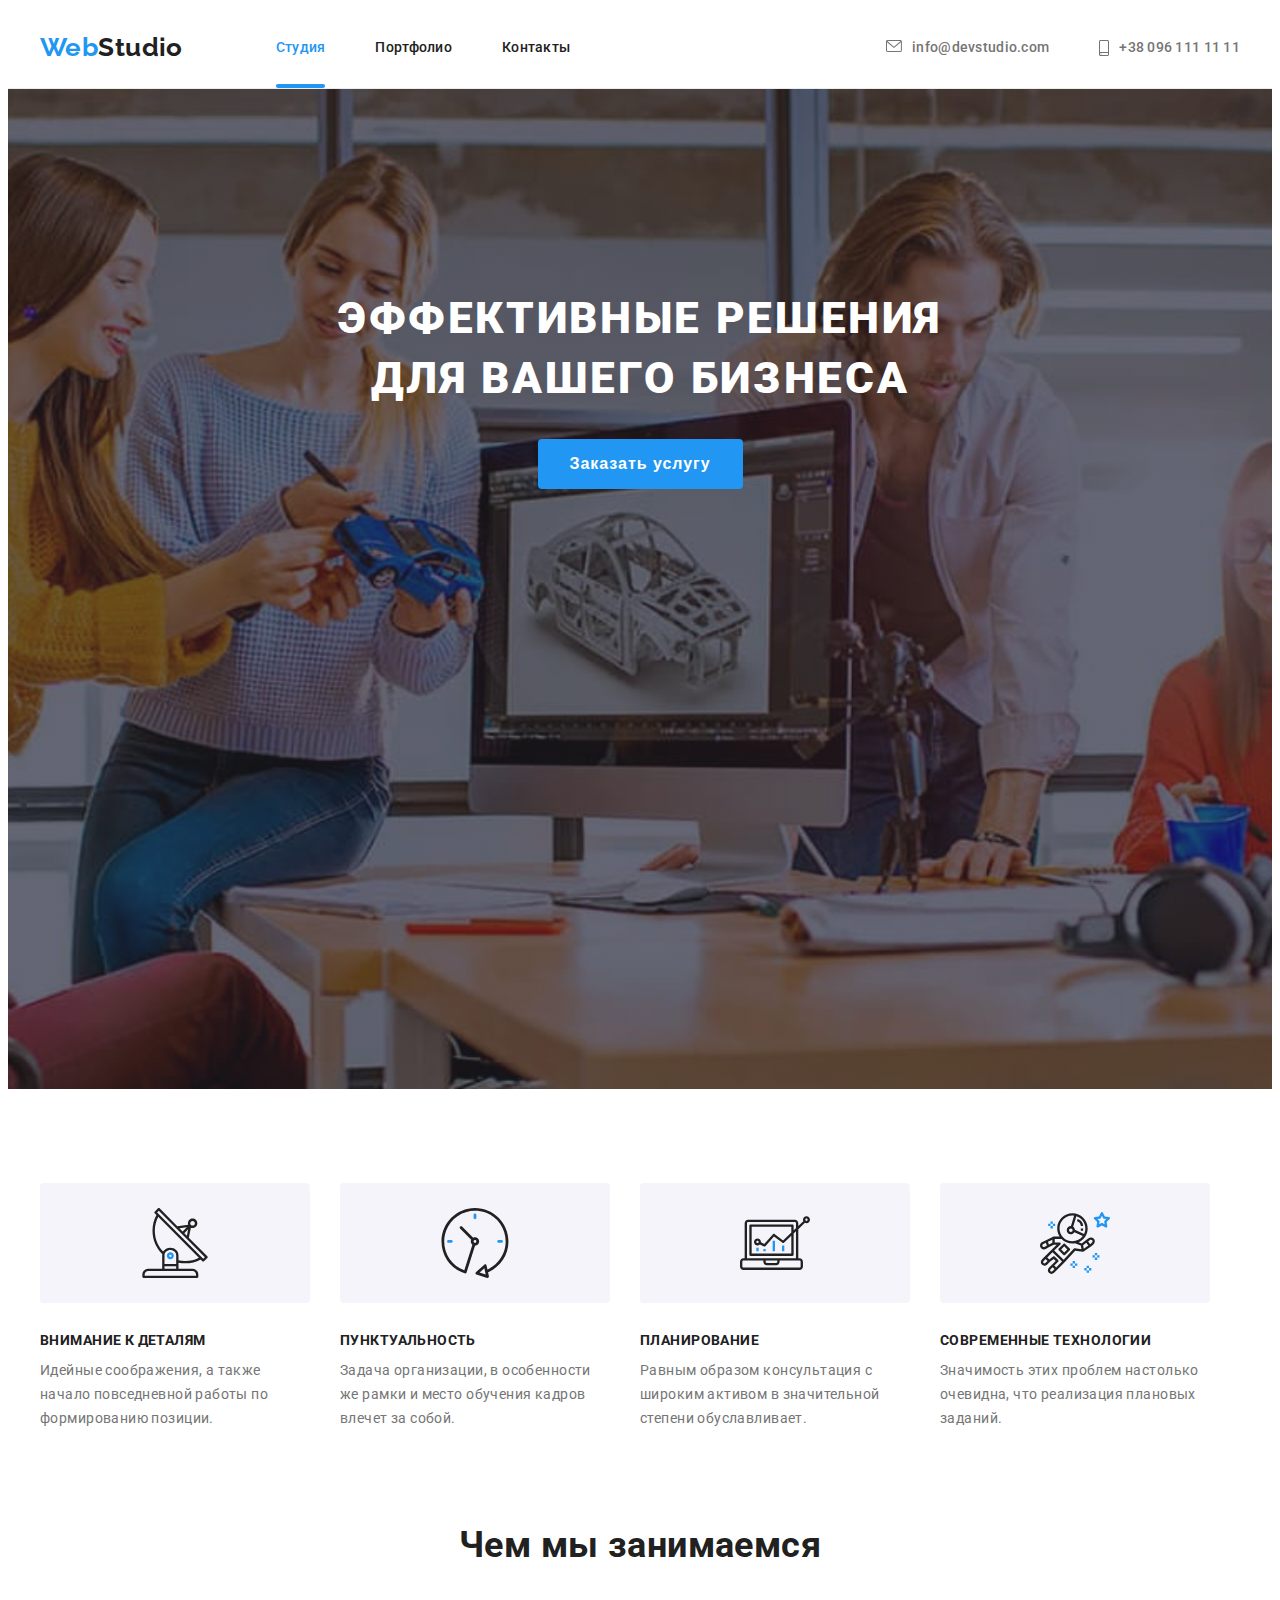
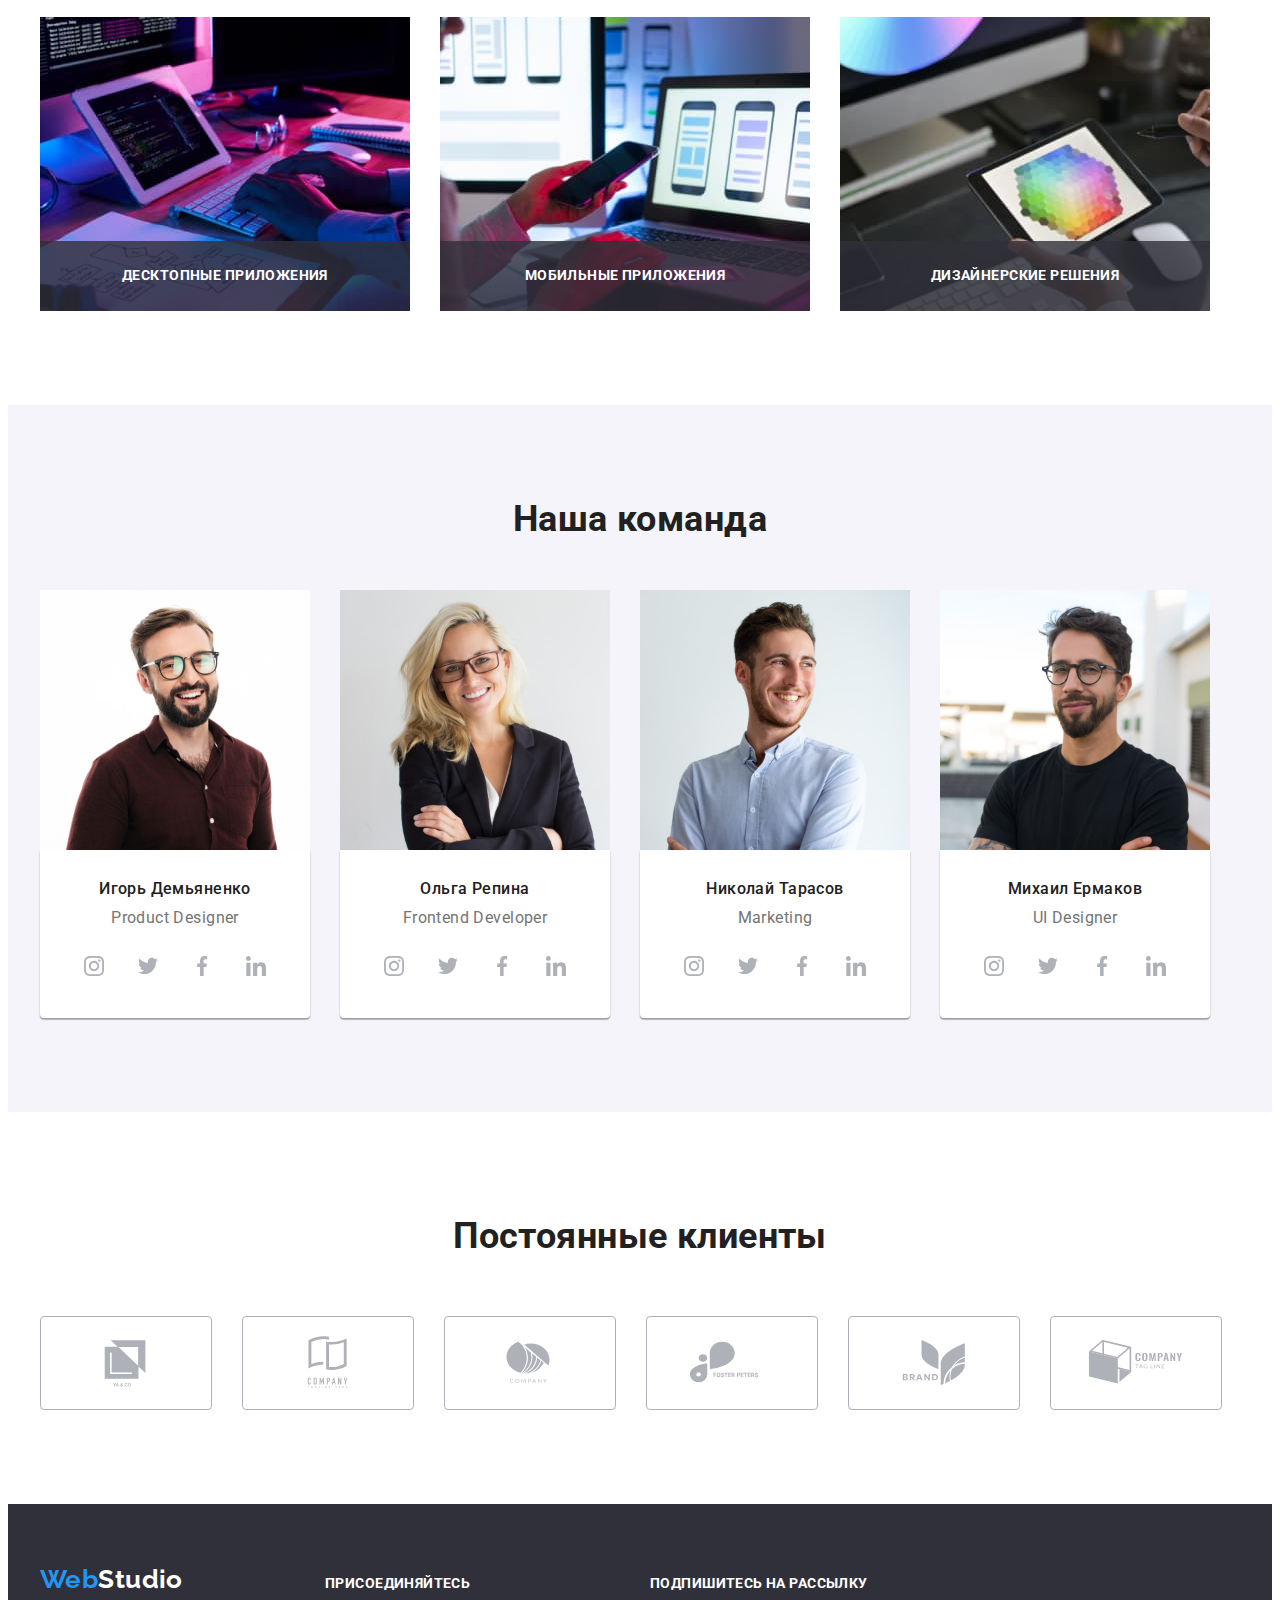
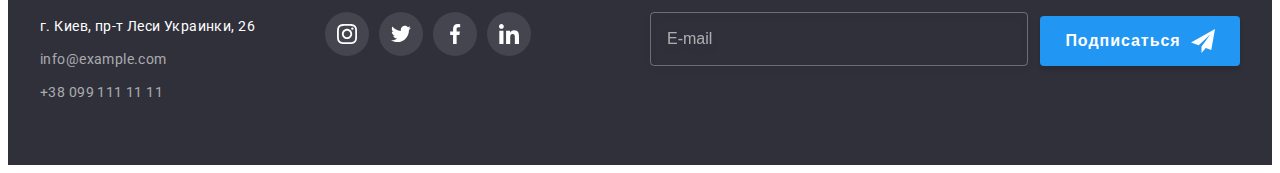
==== index.html @ 9f009fc8 "Initial commit" ====
<!DOCTYPE html>
<html lang="ru">
  <head>
    <meta charset="UTF-8" />
    <meta http-equiv="X-UA-Compatible" content="IE=edge" />
    <meta name="viewport" content="width=device-width, initial-scale=1.0" />
    <title>Studio</title>
    <link rel="preconnect" href="https://fonts.googleapis.com" />
    <link rel="preconnect" href="https://fonts.gstatic.com" crossorigin />
    <link
      href="https://fonts.googleapis.com/css2?family=Raleway:wght@700&family=Roboto:wght@400;500;700;900&display=swap"
      rel="stylesheet"
    />
    <link
      rel="stylesheet"
      href="https://cdnjs.cloudflare.com/ajax/libs/modern-normalize/1.1.0/modern-normalize.min.css"
      integrity="sha512-wpPYUAdjBVSE4KJnH1VR1HeZfpl1ub8YT/NKx4PuQ5NmX2tKuGu6U/JRp5y+Y8XG2tV+wKQpNHVUX03MfMFn9Q=="
      crossorigin="anonymous"
      referrerpolicy="no-referrer"
    />
    <link rel="stylesheet" href="./css/main.min.css" />
  </head>
  <body>
    <header class="header">
      <div class="container">
        <a class="logo nav__logo" href="./index.html"
          ><span class="web">Web</span>Studio</a
        >
        <nav class="nav">
          <ul class="menu list">
            <li class="menu__item">
              <a class="menu__link current link" href="./index.html">Студия</a>
            </li>
            <li class="menu__item">
              <a class="menu__link link" href="./portfolio.html">Портфолио</a>
            </li>
            <li class="menu__item">
              <a class="menu__link link" href="">Контакты</a>
            </li>
          </ul>
        </nav>
        <ul class="contact list">
          <li class="contact__item">
            <a class="contact__link link" href="mailto:info@devstudio.com">
              <svg class="contact__mail" width="16" height="12">
                <use href="./images/icons.svg#icon-envelope"></use>
              </svg>
              info@devstudio.com</a
            >
          </li>
          <li class="contact__item">
            <a class="contact__link link" href="tel:+380961111111"
              ><svg class="contact__tel" width="10" height="16">
                <use href="./images/icons.svg#icon-smartphone"></use>
              </svg>
              +38 096 111 11 11</a
            >
          </li>
        </ul>
      </div>
    </header>
    <main>
      <!--section_1-->
      <section class="hero section">
        <div class="container">
          <h1 class="hero-title">Эффективные решения для вашего бизнеса</h1>
          <button class="hero-button" type="button" data-modal-open>
            Заказать услугу
          </button>
        </div>
      </section>
      <!--section_2-->
      <section class="features section">
        <div class="container">
          <h2 class="visually-hidden">список</h2>

          <ul class="features-list list">
            <li class="features-item">
              <div class="about-icon-wrap">
                <svg class="features-icon" width="70" height="70">
                  <use href="./images/icons.svg#icon-antenna"></use>
                </svg>
              </div>
              <h3 class="features-heading">Внимание к деталям</h3>
              <p class="features-paragraph">
                Идейные соображения, а также начало повседневной работы по
                формированию позиции.
              </p>
            </li>
            <li class="features-item">
              <div class="about-icon-wrap">
                <svg class="features-icon" width="70" height="70">
                  <use href="./images/icons.svg#icon-clock"></use>
                </svg>
              </div>
              <h3 class="features-heading">Пунктуальность</h3>
              <p class="features-paragraph">
                Задача организации, в особенности же рамки и место обучения
                кадров влечет за собой.
              </p>
            </li>
            <li class="features-item">
              <div class="about-icon-wrap">
                <svg class="features-icon" width="70" height="70">
                  <use href="./images/icons.svg#icon-diagram"></use>
                </svg>
              </div>
              <h3 class="features-heading">Планирование</h3>
              <p class="features-paragraph">
                Равным образом консультация с широким активом в значительной
                степени обуславливает.
              </p>
            </li>
            <li class="features-item">
              <div class="about-icon-wrap">
                <svg class="features-icon" width="70" height="70">
                  <use href="./images/icons.svg#icon-astronaut"></use>
                </svg>
              </div>
              <h3 class="features-heading">Современные технологии</h3>
              <p class="features-paragraph">
                Значимость этих проблем настолько очевидна, что реализация
                плановых заданий.
              </p>
            </li>
          </ul>
        </div>
      </section>
      <!--section_3-->
      <section class="employment section">
        <div class="container">
          <h2 class="employment-title">Чем мы занимаемся</h2>
          <ul class="employment-list list">
            <li class="employment-list__item">
              <img src="./images/img1.jpg" alt="печатает" width="370" />
              <p class="employment-list__name">Десктопные приложения</p>
            </li>
            <li class="employment-list__item">
              <img src="./images/img2.jpg" alt="набор с телефона" width="370" />
              <p class="employment-list__name">Мобильные приложения</p>
            </li>
            <li class="employment-list__item">
              <img
                src="./images/img3.jpg"
                alt="стилизация на планшете"
                width="370"
              />
              <p class="employment-list__name">Дизайнерские решения</p>
            </li>
          </ul>
        </div>
      </section>
      <!--section_4-->
      <section class="team section">
        <div class="container">
          <h2 class="team-header">Наша команда</h2>
          <ul class="team-list list">
            <li class="team-item">
              <img
                class="team-img"
                src="./images/specialist1.jpg"
                alt="фотография специалиста1"
                width="270"
              />
              <div class="team-container">
                <h3 class="team-name">Игорь Демьяненко</h3>
                <p class="team-paragraph" lang="en">Product Designer</p>
                <ul class="masters-soc-list list">
                  <li class="masters-soc-item">
                    <a href="" class="masters-soc-link link">
                      <svg class="masters-soc-icon" width="20" height="20">
                        <use href="./images/icons.svg#icon-instagram"></use>
                      </svg>
                    </a>
                  </li>
                  <li class="masters-soc-item">
                    <a href="" class="masters-soc-link link"
                      ><svg class="masters-soc-icon" width="20" height="20">
                        <use href="./images/icons.svg#icon-twitter"></use>
                      </svg>
                    </a>
                  </li>
                  <li class="masters-soc-item">
                    <a href="" class="masters-soc-link link">
                      <svg class="masters-soc-icon" width="20" height="20">
                        <use href="./images/icons.svg#icon-facebook"></use>
                      </svg>
                    </a>
                  </li>
                  <li class="masters-soc-item">
                    <a href="" class="masters-soc-link link">
                      <svg class="masters-soc-icon" width="20" height="20">
                        <use href="./images/icons.svg#icon-linkedin"></use>
                      </svg>
                    </a>
                  </li>
                </ul>
              </div>
            </li>
            <li class="team-item">
              <img
                class="team-img"
                src="./images/specialist2.jpg"
                alt="фотография специалиста2"
                width="270"
              />
              <div class="team-container">
                <h3 class="team-name">Ольга Репина</h3>
                <p class="team-paragraph" lang="en">Frontend Developer</p>
                <ul class="masters-soc-list list">
                  <li class="masters-soc-item">
                    <a href="" class="masters-soc-link link">
                      <svg class="masters-soc-icon" width="20" height="20">
                        <use href="./images/icons.svg#icon-instagram"></use>
                      </svg>
                    </a>
                  </li>
                  <li class="masters-soc-item">
                    <a href="" class="masters-soc-link link"
                      ><svg class="masters-soc-icon" width="20" height="20">
                        <use href="./images/icons.svg#icon-twitter"></use>
                      </svg>
                    </a>
                  </li>
                  <li class="masters-soc-item">
                    <a href="" class="masters-soc-link link">
                      <svg class="masters-soc-icon" width="20" height="20">
                        <use href="./images/icons.svg#icon-facebook"></use>
                      </svg>
                    </a>
                  </li>
                  <li class="masters-soc-item">
                    <a href="" class="masters-soc-link link">
                      <svg class="masters-soc-icon" width="20" height="20">
                        <use href="./images/icons.svg#icon-linkedin"></use>
                      </svg>
                    </a>
                  </li>
                </ul>
              </div>
            </li>
            <li class="team-item">
              <img
                class="team-img"
                src="./images/specialist3.jpg"
                alt="фотография специалиста3"
                width="270"
              />
              <div class="team-container">
                <h3 class="team-name">Николай Тарасов</h3>
                <p class="team-paragraph" lang="en">Marketing</p>
                <ul class="masters-soc-list list">
                  <li class="masters-soc-item">
                    <a href="" class="masters-soc-link link">
                      <svg class="masters-soc-icon" width="20" height="20">
                        <use href="./images/icons.svg#icon-instagram"></use>
                      </svg>
                    </a>
                  </li>
                  <li class="masters-soc-item">
                    <a href="" class="masters-soc-link link"
                      ><svg class="masters-soc-icon" width="20" height="20">
                        <use href="./images/icons.svg#icon-twitter"></use>
                      </svg>
                    </a>
                  </li>
                  <li class="masters-soc-item">
                    <a href="" class="masters-soc-link link">
                      <svg class="masters-soc-icon" width="20" height="20">
                        <use href="./images/icons.svg#icon-facebook"></use>
                      </svg>
                    </a>
                  </li>
                  <li class="masters-soc-item">
                    <a href="" class="masters-soc-link link">
                      <svg class="masters-soc-icon" width="20" height="20">
                        <use href="./images/icons.svg#icon-linkedin"></use>
                      </svg>
                    </a>
                  </li>
                </ul>
              </div>
            </li>
            <li class="team-item">
              <img
                class="team-img"
                src="./images/specialist4.jpg"
                alt="фотография специалиста4"
                width="270"
              />
              <div class="team-container">
                <h3 class="team-name">Михаил Ермаков</h3>
                <p class="team-paragraph" lang="en">UI Designer</p>
                <ul class="masters-soc-list list">
                  <li class="masters-soc-item">
                    <a href="" class="masters-soc-link link">
                      <svg class="masters-soc-icon" width="20" height="20">
                        <use href="./images/icons.svg#icon-instagram"></use>
                      </svg>
                    </a>
                  </li>
                  <li class="masters-soc-item">
                    <a href="" class="masters-soc-link link"
                      ><svg class="masters-soc-icon" width="20" height="20">
                        <use href="./images/icons.svg#icon-twitter"></use>
                      </svg>
                    </a>
                  </li>
                  <li class="masters-soc-item">
                    <a href="" class="masters-soc-link link">
                      <svg class="masters-soc-icon" width="20" height="20">
                        <use href="./images/icons.svg#icon-facebook"></use>
                      </svg>
                    </a>
                  </li>
                  <li class="masters-soc-item">
                    <a href="" class="masters-soc-link link">
                      <svg class="masters-soc-icon" width="20" height="20">
                        <use href="./images/icons.svg#icon-linkedin"></use>
                      </svg>
                    </a>
                  </li>
                </ul>
              </div>
            </li>
          </ul>
        </div>
      </section>
      <!--section_5-->
      <section class="clients">
        <div class="container">
          <h2 class="clients-title">Постоянные клиенты</h2>
          <ul class="clients-list list">
            <li class="clients-item">
              <a href="" class="link">
                <svg class="clients-icon" width="106" height="60">
                  <use href="./images/icons.svg#icon-logo1"></use>
                </svg>
              </a>
            </li>
            <li class="clients-item">
              <a href="" class="link">
                <svg class="clients-icon" width="106" height="60">
                  <use href="./images/icons.svg#icon-logo2"></use>
                </svg>
              </a>
            </li>
            <li class="clients-item">
              <a href="" class="link">
                <svg class="clients-icon" width="106" height="60">
                  <use href="./images/icons.svg#icon-logo3"></use>
                </svg>
              </a>
            </li>
            <li class="clients-item">
              <a href="" class="link">
                <svg class="clients-icon" width="106" height="60">
                  <use href="./images/icons.svg#icon-logo4"></use>
                </svg>
              </a>
            </li>
            <li class="clients-item">
              <a href="" class="link">
                <svg class="clients-icon" width="106" height="60">
                  <use href="./images/icons.svg#icon-logo5"></use>
                </svg>
              </a>
            </li>
            <li class="clients-item">
              <a href="" class="link">
                <svg class="clients-icon" width="106" height="60">
                  <use href="./images/icons.svg#icon-logo6"></use>
                </svg>
              </a>
            </li>
          </ul>
        </div>
      </section>
    </main>
    <footer class="footer">
      <div class="container">
        <div class="address-container">
          <a class="logo-footer link" href=""
            >Web<span class="footer-studio">Studio</span></a
          >
          <address>
            <ul class="footer-list list">
              <li class="link">
                <a
                  class="footer-contacts adress link"
                  href="https://www.bing.com/maps?osid=e393ab4b-404c-471a-ab9a-f0167a268daa&cp=50.4255~30.533493&lvl=16&imgid=5371cd0a-7fc5-4e6b-bb4b-21d235d7f3e2&v=2&sV=2&form=S00027"
                  target="_blank"
                  rel="noopener norefferer"
                  >г. Киев, пр-т Леси Украинки, 26</a
                >
              </li>
              <li class="link">
                <a
                  class="footer-contacts mail link"
                  href="mailto:info@example.com"
                  >info@example.com</a
                >
              </li>
              <li>
                <a class="footer-contacts tel link" href="tel:+380991111111"
                  >+38 099 111 11 11</a
                >
              </li>
            </ul>
          </address>
        </div>
        <div class="footer-soc-container">
          <h2 class="footer-header">присоединяйтесь</h2>
          <ul class="footer-soc-list list">
            <li class="footer-soc-item">
              <a href="" class="footer-soc-link link">
                <svg class="footer-soc-icon" width="20" height="20">
                  <use href="./images/icons.svg#icon-instagram"></use>
                </svg>
              </a>
            </li>
            <li class="footer-soc-item">
              <a href="" class="footer-soc-link link"
                ><svg class="footer-soc-icon" width="20" height="20">
                  <use href="./images/icons.svg#icon-twitter"></use>
                </svg>
              </a>
            </li>
            <li class="footer-soc-item">
              <a href="" class="footer-soc-link link">
                <svg class="footer-soc-icon" width="20" height="20">
                  <use href="./images/icons.svg#icon-facebook"></use>
                </svg>
              </a>
            </li>
            <li class="footer-soc-item">
              <a href="" class="footer-soc-link link">
                <svg class="footer-soc-icon" width="20" height="20">
                  <use href="./images/icons.svg#icon-linkedin"></use>
                </svg>
              </a>
            </li>
          </ul>
        </div>
        <div class="footer-mailing">
          <h2 class="mailing-header">Подпишитесь на рассылку</h2>
          <form class="mailing-form">
            <label class="mailing-label" for="mail-name"> </label>
            <input
              type="email"
              name="mail-name"
              class="mailing-input"
              required
              id="mail-name"
              placeholder="E-mail"
              name="mail-name"
            />
            <button class="mailing-button" type="submit">
              Подписаться
              <svg class="mailing-icon" width="24" height="24">
                <use href="./images/icons.svg#icon-telegram"></use>
              </svg>
            </button>
          </form>
        </div>
      </div>
    </footer>
    <div class="backdrop is-hidden" data-modal>
      <div class="modal">
        <button type="button" class="modal-close-button" data-modal-close>
          <svg class="close-icon" width="30" height="30">
            <use href="./images/icons.svg#icon-close-black-18dp-2-1"></use>
          </svg>
        </button>
        <p class="modal-title">Оставьте свои данные, мы вам перезвоним</p>
        <form class="modal-form">
          <div class="modal-field">
            <label class="modal-label" for="user-name">Имя </label>
            <div class="input-wrap">
              <input
                type="text"
                name="user-name"
                class="modal-input"
                required
                id="user-name"
              />
              <svg class="input-icon" width="18" height="18">
                <use href="./images/icons.svg#icon-person-modal"></use>
              </svg>
            </div>
          </div>
          <div class="modal-field">
            <label class="modal-label" for="user-tel">Телефон </label>
            <div class="input-wrap">
              <input
                type="tel"
                name="user-tel"
                class="modal-input"
                required
                id="user-tel"
                title="+380 (00) 000-00-00"
                pattern="[\+]\d{3}\s[\(]\d{2}[\)]\s\d{3}[\-]\d{2}[\-]\d{2}"
                minlength="13"
                maxlength="13"
              />
              <svg class="input-icon" width="18" height="18">
                <use href="./images/icons.svg#icon-phone-modal"></use>
              </svg>
            </div>
          </div>
          <div class="modal-field">
            <label class="modal-label" for="user-mail"> Почта</label>
            <div class="input-wrap">
              <input
                type="email"
                name="user-mail"
                class="modal-input"
                id="user-mail"
              />
              <svg class="input-icon" width="18" height="18">
                <use href="./images/icons.svg#icon-email-modal"></use>
              </svg>
            </div>
          </div>
          <div class="modal-comment">
            <label class="modal-label" for="user-comment"> Комментарий</label>
            <textarea
              class="modal-text"
              name="modal-text"
              id="user-comment"
              cols="30"
              rows="10"
              placeholder="Введите текст"
            ></textarea>
          </div>
          <div class="modal-agreement">
            <input
              type="checkbox"
              name="privacy"
              id="privacy"
              class="input-check visually-hidden"
            />
            <label for="privacy" class="check-text">
              <span>
                <svg class="check-icon" width="11" height="8">
                  <use href="./images/icons.svg#icon-check"></use>
                </svg>
              </span>
              Соглашаюсь с рассылкой и принимаю&nbsp;
              <a href="">Условия договора</a>
            </label>
          </div>
          <button type="submit" class="modal-btn">Отправить</button>
        </form>
      </div>
    </div>
    <script src="./js/modal.js"></script>
  </body>
</html>
---- css/main.min.css ----
:root{--background-color: #ffffff;--accent-color: #2196f3;--dark-background: #2f303a;--tone-color: #f5f4fa;--text-color: #212121;--dark-text: #757575;--hover-button: #188ce8;--border-header-color: #ececec;--collection-color: #eeeeee;--soc-icon: #afb1b8}.visually-hidden{position:absolute;width:1px;height:1px;margin:-1px;border:0;padding:0;white-space:nowrap;clip-path:inset(100%);clip:rect(0 0 0 0);overflow:hidden}p,h1,h2,h3{margin:0}ul{margin:0;padding-left:0}.link{text-decoration:none}.list{list-style:none;padding:0;margin:0}img{display:block}body{background-color:var(--backgroud-color);color:var(--text-color);font-family:"Roboto",Verdana,sans-serif;font-size:14px;letter-spacing:.03em}.container{width:1200px;padding:0 15px;margin:0 auto}.header{background-color:var(--background-color);align-items:center;border-bottom:1px solid var(--border-header-color)}.header .container{display:flex}.nav{display:flex}.nav__logo{display:block;padding:24px 0 25px 0;margin-right:93px;color:var(--text-color);font-family:"Raleway",sans-serif;font-weight:700;font-size:26px;line-height:1.19;text-decoration:none}.web{color:var(--accent-color)}.menu{display:flex}.menu .current::after{content:"";position:absolute;display:block;width:100%;height:4px;left:0;bottom:0;background-color:var(--accent-color);border-radius:2px}.menu .menu__item:not(:last-child){margin-right:50px}.menu .menu__link.current{color:var(--accent-color)}.menu__link{display:block;color:var(--text-color);font-weight:500;line-height:1.14;letter-spacing:.02em;padding-top:32px;padding-bottom:32px;transition:color 250ms cubic-bezier(0.4, 0, 0.2, 1);position:relative}.menu__link:hover,.menu__link:focus{color:var(--accent-color)}.contact{display:flex;margin-left:auto}.contact .contact__item+.contact__item{margin-left:50px}.contact__link{display:flex;font-weight:500;line-height:1.14;letter-spacing:.02em;padding-top:32px;padding-bottom:32px;margin-left:auto;color:var(--dark-text);transition:color 250ms cubic-bezier(0.4, 0, 0.2, 1)}.contact__link:hover,.contact__link:focus{color:var(--accent-color)}.contact__mail{fill:currentColor;margin-right:10px;width:16px;height:12px}.contact__tel{fill:currentColor;margin-right:10px;width:10px;height:16px}.hero{background-color:var(--dark-background);text-align:center;padding-top:200px;padding-bottom:200px;background-image:linear-gradient(rgba(47, 48, 58, 0.4), rgba(47, 48, 58, 0.4)),url(../images/background.jpg);background-position:center;background-repeat:no-repeat;background-size:cover;max-width:1600px;height:600px;margin:auto}.hero-title{color:var(--background-color);font-weight:900;font-size:44px;line-height:1.36;letter-spacing:.06em;text-transform:uppercase;max-width:696px;margin:0 auto}.hero-button{color:var(--background-color);background-color:var(--accent-color);cursor:pointer;font-weight:700;font-size:16px;line-height:1.87;display:inline-block;align-items:center;letter-spacing:.06em;border-radius:4px;padding:10px 32px;min-width:200px;border:none;margin-top:30px;transition:background-color 250ms cubic-bezier(0.4, 0, 0.2, 1)}.hero-button:hover,.hero-button:focus{background-color:var(--hover-button)}.features{padding-top:94px;padding-bottom:94px}.container .features-list{display:flex}.features-item:not(:last-child){margin-right:30px}.features-heading{font-size:14px;font-weight:700;line-height:1.14;text-transform:uppercase;margin-bottom:10px}.features-paragraph{color:var(--dark-text);line-height:1.71;max-width:270px}.about-icon-wrap{display:flex;width:270px;height:120px;justify-content:center;align-items:center;border-radius:4px;background-color:var(--tone-color);margin-bottom:30px}.employment{padding-bottom:94px}.employment-title{font-weight:700;font-size:36px;line-height:1.16;text-align:center;margin-bottom:50px}.employment-list{display:flex}.employment-list__item{position:relative}.employment-list__item+.employment-list__item{margin-left:30px}.employment-list__name{display:flex;justify-content:center;align-items:center;font-weight:700;font-size:14px;line-height:1.14;text-align:center;text-transform:uppercase;height:70px;width:100%;position:absolute;color:var(--background-color);background-color:rgba(47,48,58,.8);bottom:0}.team{background-color:var(--tone-color)}.team-list{background-color:var(--tone-color);display:flex}.team-header{padding:94px 0 50px 0;font-weight:700;font-size:36px;line-height:1.16;text-align:center}.team-name{font-weight:500;font-size:16px;line-height:1.18;text-align:center;margin-bottom:10px}.team-paragraph{color:var(--dark-text);font-size:16px;line-height:1.18;text-align:center;margin-bottom:16px}.team-container{background-color:var(--background-color);box-shadow:0px 1px 3px rgba(0,0,0,.12),0px 1px 1px rgba(0,0,0,.14),0px 2px 1px rgba(0,0,0,.2);border-radius:0px 0px 4px 4px;padding-top:30px;padding-bottom:30px}.team-item{margin-bottom:94px}.team-item+.team-item{margin-left:30px}.masters-soc-list{display:flex;justify-content:center}.masters-soc-list .masters-soc-item:not(:last-child){margin-right:10px}.masters-soc-item{width:44px;height:44px}.masters-soc-link{display:flex;align-items:center;justify-content:center;width:100%;height:100%;border-radius:50%;fill:var(--soc-icon);transition:background-color 250ms cubic-bezier(0.4, 0, 0.2, 1),fill 250ms cubic-bezier(0.4, 0, 0.2, 1)}.masters-soc-link:hover,.masters-soc-link:focus{background-color:var(--accent-color);fill:var(--background-color)}.clients{padding:94px 0}.clients .link{display:flex;width:170px;height:92px;justify-content:center;align-items:center;border:1px solid var(--soc-icon);border-radius:4px;color:var(--soc-icon);transition:color 250ms cubic-bezier(0.4, 0, 0.2, 1),border-color 250ms cubic-bezier(0.4, 0, 0.2, 1)}.clients .link:hover,.clients .link:focus{border-color:var(--accent-color);color:var(--accent-color)}.clients-title{font-size:36px;line-height:1.67;text-align:center;margin-bottom:50px}.clients-list{display:flex}.clients-item:not(:last-child){margin-right:30px}.clients-icon{fill:currentColor}.portfolio{padding-top:94px}.button-item{background-color:var(--tone-color);cursor:pointer;border:none;font-weight:500;font-size:16px;line-height:1.62;text-align:center;letter-spacing:.03em;border-radius:4px;padding:6px 22px;display:inline-block;transition:color 250ms cubic-bezier(0.4, 0, 0.2, 1),background-color 250ms cubic-bezier(0.4, 0, 0.2, 1),box-shadow 250ms cubic-bezier(0.4, 0, 0.2, 1)}.button-item:hover,.button-item:focus{color:var(--background-color);background-color:var(--accent-color);box-shadow:0px 3px 1px rgba(0,0,0,.1),0px 1px 2px rgba(0,0,0,.08),0px 2px 2px rgba(0,0,0,.12)}.portfolio-list:not(:last-child){margin-right:8px}.button-list{display:flex;margin-bottom:50px;justify-content:center}.collection{display:flex;flex-wrap:wrap;margin-top:-30px;margin-left:-30px}.collection-item{flex-basis:calc(33.3333333333% - 30px);margin-left:30px;margin-top:30px}.collection-description{padding:20px 20px;padding:20px 24px;border:1px solid #eee;border-top:none}.img-cover{position:relative;overflow:hidden}.project-description{width:322px;font-size:18px;line-height:1.55;color:var(--background-color)}.description-cover{display:flex;justify-content:center;align-items:center;position:absolute;top:0;height:100%;width:100%;background-color:rgba(33,150,243,.9);transform:translateY(100%);transition:transform 250ms cubic-bezier(0.4, 0, 0.2, 1)}.portfolio-link:hover .description-cover,.portfolio-link:focus .description-cover{transform:translateY(0)}.collection-title{color:var(--text-color);font-size:18px;line-height:2;letter-spacing:.06em}.collection-text{margin-top:4px;font-size:16px;line-height:1.88;color:var(--dark-text)}.collection-image{display:block;width:100%}.collection{padding-bottom:94px}.portfolio-link{display:block;transition:box-shadow 250ms cubic-bezier(0.4, 0, 0.2, 1),1px 4px 6px rgba(0,0,0,.16) cubic-bezier(0.4, 0, 0.2, 1)}.portfolio-link:hover,.portfolio-link:focus{box-shadow:0px 1px 1px rgba(0,0,0,.12),0px 4px 4px rgba(0,0,0,.06),1px 4px 6px rgba(0,0,0,.16)}.footer{background-color:var(--dark-background);padding:60px 0}.footer .container{display:flex;align-items:baseline}.logo-footer{display:block;color:var(--accent-color);font-family:"Raleway",sans-serif;font-weight:700;font-size:26px;line-height:1.19;margin-bottom:20px}.footer-studio{color:var(--background-color)}.footer-contacts{font-style:normal;line-height:1.71;transition:color 250ms cubic-bezier(0.4, 0, 0.2, 1)}.footer-contacts:hover,.footer-contacts:focus{color:var(--accent-color)}.adress{color:var(--background-color)}.mail,.tel{color:rgba(255,255,255,.6)}.footer-list .link:not(:last-child){margin-bottom:9px}.footer-header{font-weight:700;font-size:14px;line-height:1.14;letter-spacing:.03em;text-transform:uppercase;color:var(--background-color);margin-bottom:20px}.footer-soc-list{display:flex;justify-content:center}.footer-soc-list .footer-soc-item:not(:last-child){margin-right:10px}.footer-soc-item{width:44px;height:44px}.footer-soc-link{display:flex;align-items:center;justify-content:center;width:100%;height:100%;border-radius:50%;fill:var(--background-color);background-color:rgba(255,255,255,.1);transition:background-color 250ms cubic-bezier(0.4, 0, 0.2, 1)}.footer-soc-link:hover,.footer-soc-link:focus{background-color:var(--accent-color)}.address-container{margin-right:70px}.footer-soc-container{margin-right:auto}.mailing-form{display:flex;align-items:flex-end}.mailing-header{font-weight:700;font-size:14px;line-height:1.14;letter-spacing:.03em;text-transform:uppercase;color:var(--background-color);margin-bottom:20px}.mailing-input{min-width:358px;height:50px;border:1px solid rgba(255,255,255,.3);filter:drop-shadow(0px 4px 4px rgba(0, 0, 0, 0.15));border-radius:4px;background-color:rgba(0,0,0,0);outline:rgba(0,0,0,0);color:var(--background-color);padding-left:16px}.mailing-input::placeholder{font-weight:400;font-size:16px;line-height:1.25;color:rgba(255,255,255,.6)}.mailing-button{width:200px;height:50px;font-weight:700;font-size:16px;line-height:1.87;letter-spacing:.06em;box-shadow:0px 4px 4px rgba(0,0,0,.15);border-radius:4px;background-color:var(--accent-color);margin-left:12px;border:none;color:var(--background-color);fill:var(--background-color);display:flex;align-items:center;justify-content:center;cursor:pointer}.mailing-icon{margin-left:10px}.backdrop{position:fixed;top:0;left:0;width:100%;height:100%;background-color:rgba(0,0,0,.2);transition:opacity 350ms cubic-bezier(0.4, 0, 0.2, 1),visibility 350ms cubic-bezier(0.4, 0, 0.2, 1)}.modal{position:absolute;top:50%;left:50%;width:528px;transform:translate(-50%, -50%) scale(1);height:581px;background-color:var(--background-color);box-shadow:0px 1px 3px rgba(0,0,0,.12),0px 1px 1px rgba(0,0,0,.14),0px 2px 1px rgba(0,0,0,.2);border-radius:4px;transition:transform 250ms cubic-bezier(0.4, 0, 0.2, 1);padding:40px}.backdrop.is-hidden .modal{transform:translate(-50%, -50%) scale(0)}.modal-close-button{position:absolute;right:8px;top:8px;display:flex;align-items:center;justify-content:center;width:30px;height:30px;border-radius:50%;border:1px solid rgba(0,0,0,.1);cursor:pointer;background-color:var(--background-color)}.close-icon{transition:fill 250ms cubic-bezier(0.4, 0, 0.2, 1)}.close-icon:hover,.close-icon:focus{fill:var(--accent-color)}.is-hidden{opacity:0;visibility:hidden;pointer-events:none}.modal-title{font-weight:700;font-size:20px;line-height:1.15;text-align:center;margin-bottom:12px}.modal-field{margin-bottom:10px}.modal-input{border:1px solid rgba(33,33,33,.2);border-radius:4px;width:100%;height:40px;background-color:rgba(0,0,0,0);padding-left:42px;outline:rgba(0,0,0,0);transition:border-color 250ms cubic-bezier(0.4, 0, 0.2, 1)}.modal-input:focus{border-color:var(--accent-color)}.input-icon{transition:fill 250ms cubic-bezier(0.4, 0, 0.2, 1)}.modal-input:focus+.input-icon{fill:var(--accent-color)}.modal-text{width:100%;height:120px;border:1px solid rgba(33,33,33,.2);border-radius:4px;padding:12px 16px;resize:none;outline:rgba(0,0,0,0);transition:border-color 250ms cubic-bezier(0.4, 0, 0.2, 1)}.modal-text:focus{border-color:var(--accent-color)}.modal-text::placeholder{font-size:12px;line-height:.86;letter-spacing:.01em;color:rgba(117,117,117,.5)}.modal-label{display:block;font-weight:400;font-size:12px;line-height:1.17;letter-spacing:.01em;color:var(--dark-text);margin-bottom:4px}.input-wrap{position:relative}.input-icon{position:absolute;left:12px;top:50%;transform:translateY(-50%)}.check-text{font-weight:400;line-height:1.71;color:var(--dark-text);display:flex;align-items:center}.check-text a{color:var(--accent-color)}.check-text span{width:16px;height:15px;border:1pt solid var(--text-color);border-radius:2px;margin-right:8px;display:flex;align-items:center;justify-content:center}.input-check:checked+.check-text span{background-color:var(--accent-color);border:none}.check-icon{fill:rgba(0,0,0,0)}.input-check:checked+.check-text .check-icon{fill:var(--background-color)}.modal-btn{display:block;color:var(--background-color);background-color:var(--accent-color);cursor:pointer;font-weight:700;font-size:16px;line-height:1.87;box-shadow:0px 4px 4px rgba(0,0,0,.15);align-items:center;letter-spacing:.06em;border-radius:4px;padding:10px 55px;min-width:200px;margin:0 auto;border:1px solid;transition:background-color 250ms cubic-bezier(0.4, 0, 0.2, 1)}.modal-btn:hover,.modal-btn:focus{background-color:var(--hover-button)}.modal-agreement{display:flex;justify-content:center;align-items:center;margin-top:20px;margin-bottom:30px}/*# sourceMappingURL=main.min.css.map */
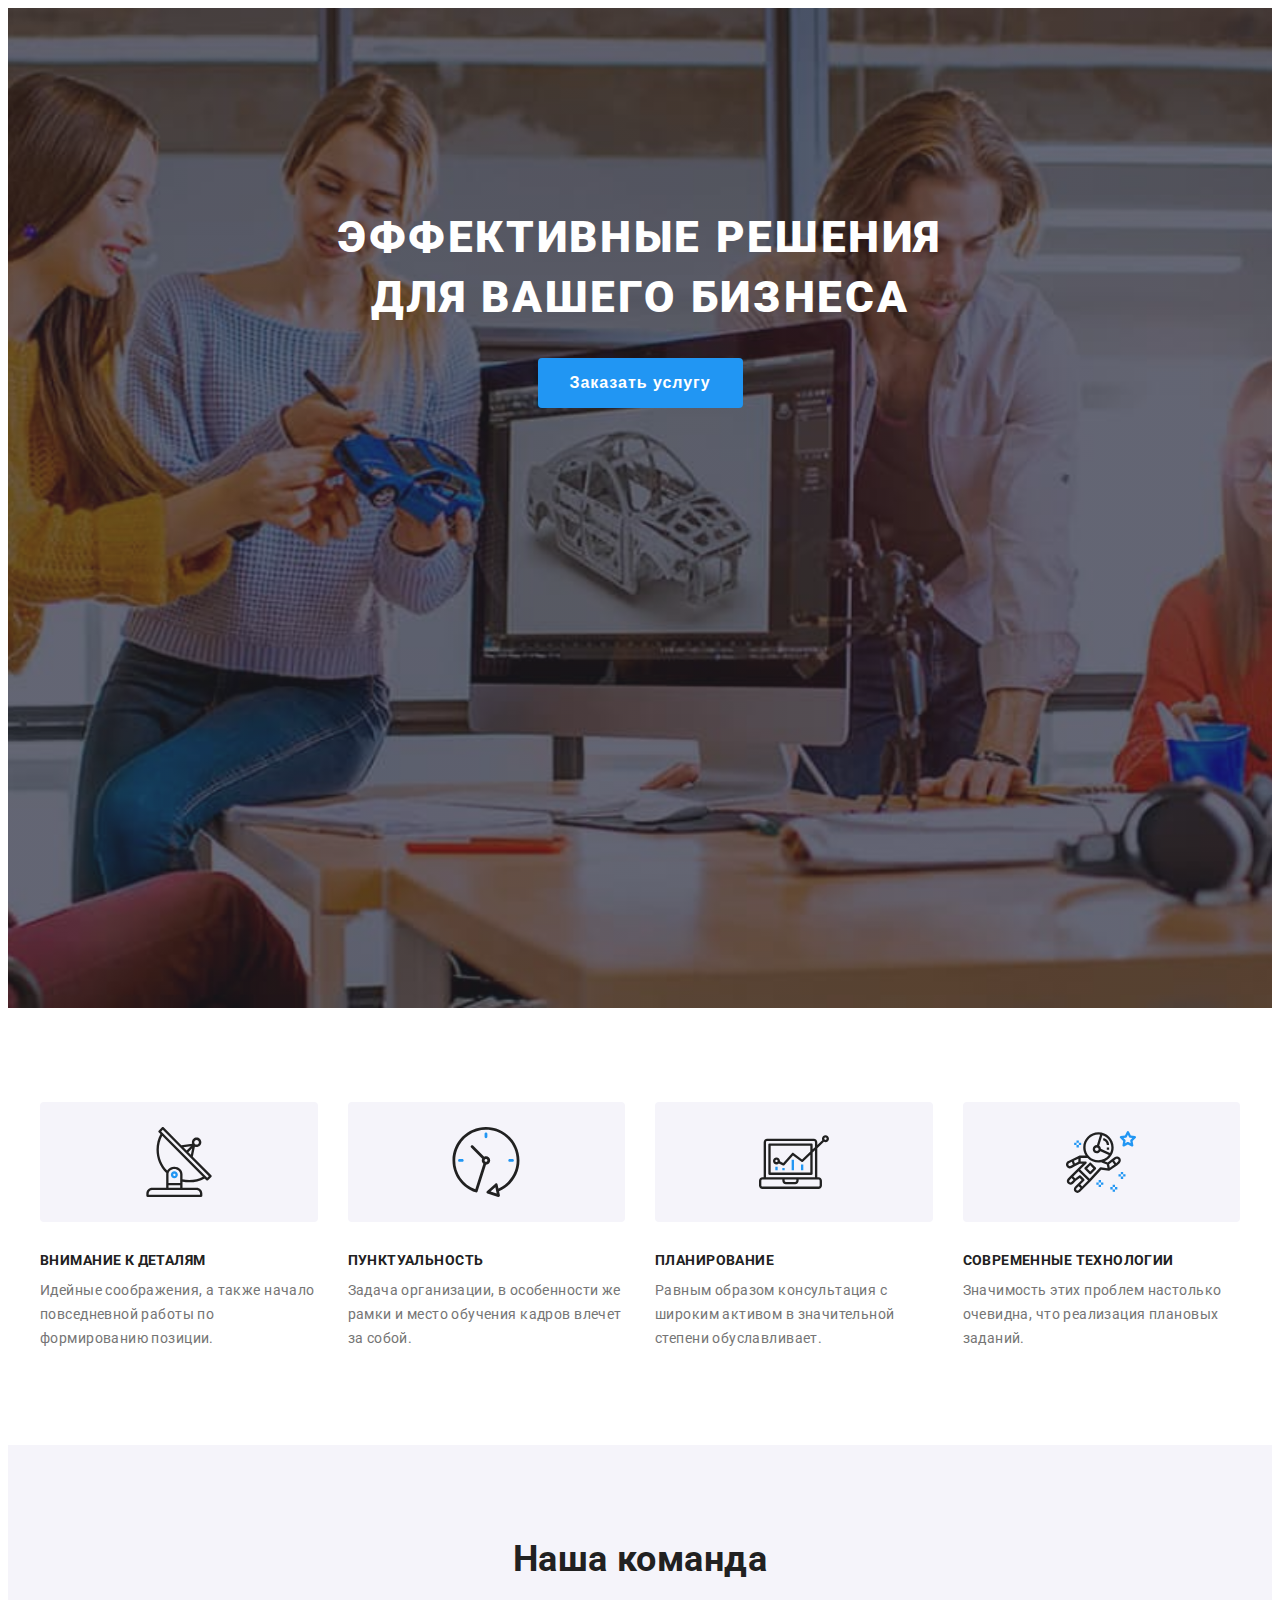
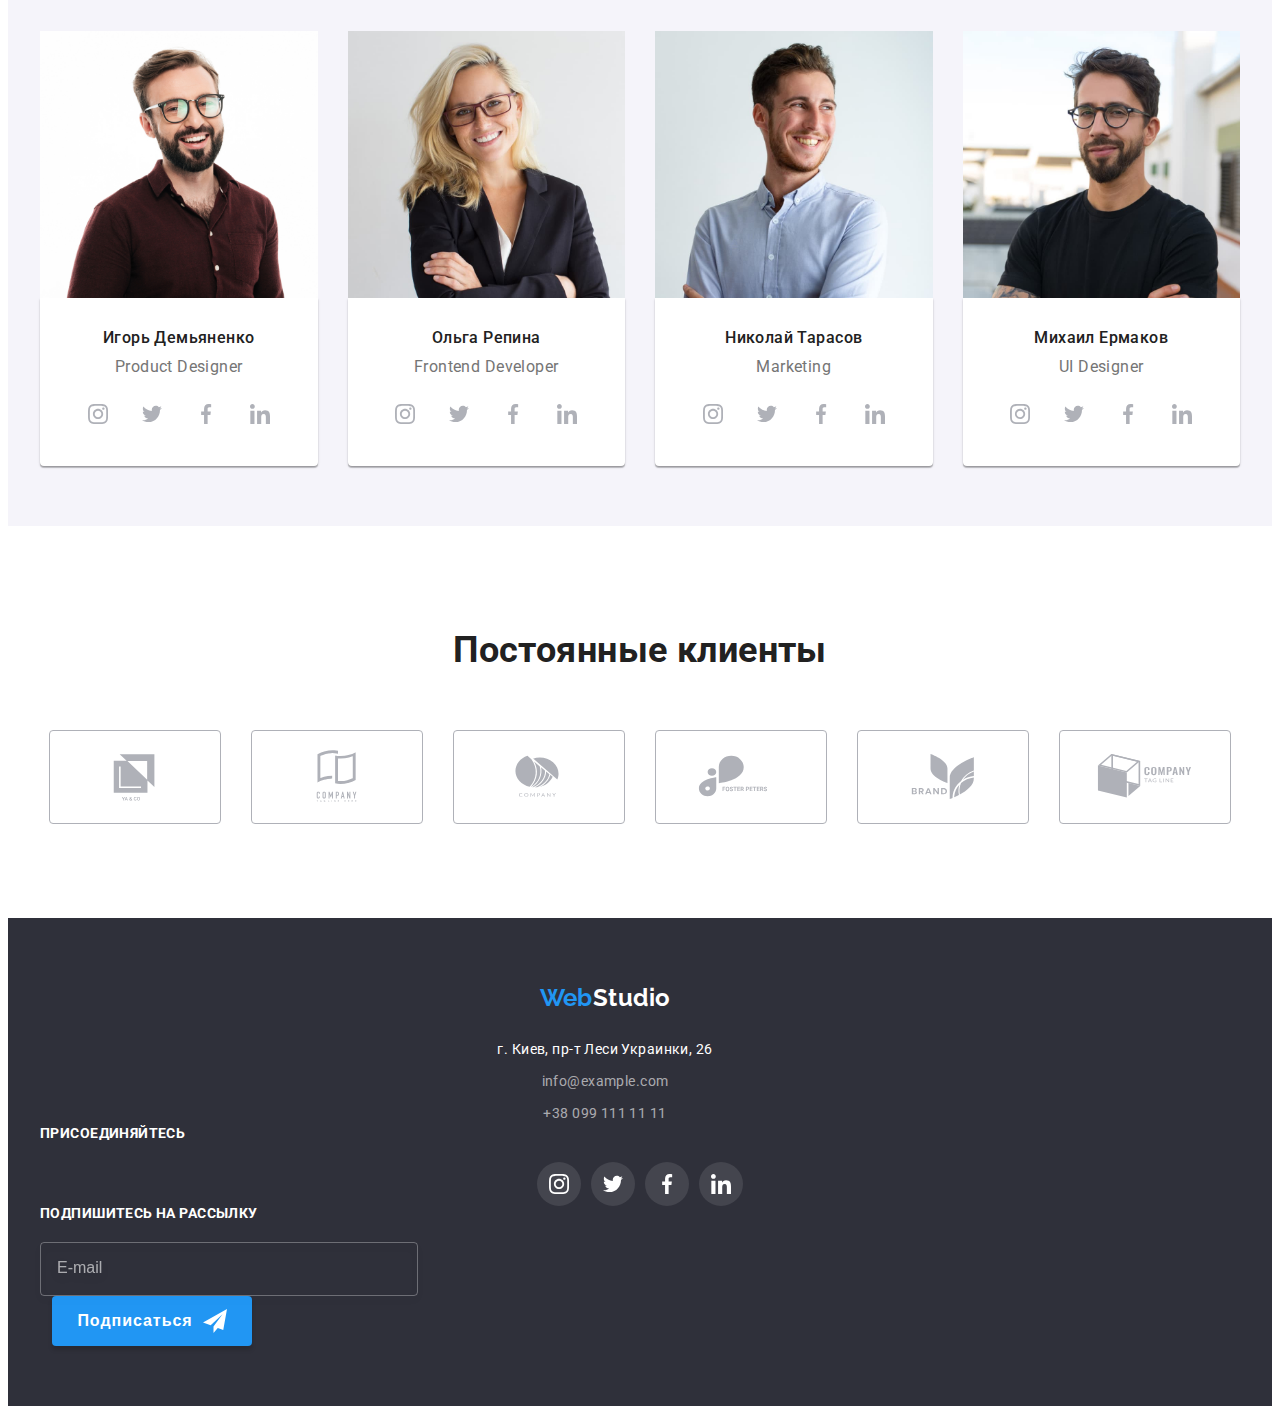
==== commit 1b2317db: "add portfolio version" ====
--- a/index.html
+++ b/index.html
@@ -21,7 +21,7 @@
     <link rel="stylesheet" href="./css/main.min.css" />
   </head>
   <body>
-    <header class="header">
+    <!--<header class="header">
       <div class="container">
         <a class="logo nav__logo" href="./index.html"
           ><span class="web">Web</span>Studio</a
@@ -59,274 +59,274 @@
         </ul>
       </div>
     </header>
-    <main>
-      <!--section_1-->
-      <section class="hero section">
-        <div class="container">
-          <h1 class="hero-title">Эффективные решения для вашего бизнеса</h1>
-          <button class="hero-button" type="button" data-modal-open>
-            Заказать услугу
-          </button>
-        </div>
-      </section>
-      <!--section_2-->
-      <section class="features section">
-        <div class="container">
-          <h2 class="visually-hidden">список</h2>
+    <main> -->
+    <!--section_1-->
+    <section class="hero section">
+      <div class="container">
+        <h1 class="hero-title">Эффективные решения для вашего бизнеса</h1>
+        <button class="hero-button" type="button" data-modal-open>
+          Заказать услугу
+        </button>
+      </div>
+    </section>
+    <!--section_2-->
+    <section class="features section">
+      <div class="container">
+        <h2 class="visually-hidden">список</h2>
 
-          <ul class="features-list list">
-            <li class="features-item">
-              <div class="about-icon-wrap">
-                <svg class="features-icon" width="70" height="70">
-                  <use href="./images/icons.svg#icon-antenna"></use>
-                </svg>
-              </div>
-              <h3 class="features-heading">Внимание к деталям</h3>
-              <p class="features-paragraph">
-                Идейные соображения, а также начало повседневной работы по
-                формированию позиции.
-              </p>
-            </li>
-            <li class="features-item">
-              <div class="about-icon-wrap">
-                <svg class="features-icon" width="70" height="70">
-                  <use href="./images/icons.svg#icon-clock"></use>
-                </svg>
-              </div>
-              <h3 class="features-heading">Пунктуальность</h3>
-              <p class="features-paragraph">
-                Задача организации, в особенности же рамки и место обучения
-                кадров влечет за собой.
-              </p>
-            </li>
-            <li class="features-item">
-              <div class="about-icon-wrap">
-                <svg class="features-icon" width="70" height="70">
-                  <use href="./images/icons.svg#icon-diagram"></use>
-                </svg>
-              </div>
-              <h3 class="features-heading">Планирование</h3>
-              <p class="features-paragraph">
-                Равным образом консультация с широким активом в значительной
-                степени обуславливает.
-              </p>
-            </li>
-            <li class="features-item">
-              <div class="about-icon-wrap">
-                <svg class="features-icon" width="70" height="70">
-                  <use href="./images/icons.svg#icon-astronaut"></use>
-                </svg>
-              </div>
-              <h3 class="features-heading">Современные технологии</h3>
-              <p class="features-paragraph">
-                Значимость этих проблем настолько очевидна, что реализация
-                плановых заданий.
-              </p>
-            </li>
-          </ul>
-        </div>
-      </section>
-      <!--section_3-->
-      <section class="employment section">
-        <div class="container">
-          <h2 class="employment-title">Чем мы занимаемся</h2>
-          <ul class="employment-list list">
-            <li class="employment-list__item">
-              <img src="./images/img1.jpg" alt="печатает" width="370" />
-              <p class="employment-list__name">Десктопные приложения</p>
-            </li>
-            <li class="employment-list__item">
-              <img src="./images/img2.jpg" alt="набор с телефона" width="370" />
-              <p class="employment-list__name">Мобильные приложения</p>
-            </li>
-            <li class="employment-list__item">
-              <img
-                src="./images/img3.jpg"
-                alt="стилизация на планшете"
-                width="370"
-              />
-              <p class="employment-list__name">Дизайнерские решения</p>
-            </li>
-          </ul>
-        </div>
-      </section>
-      <!--section_4-->
-      <section class="team section">
-        <div class="container">
-          <h2 class="team-header">Наша команда</h2>
-          <ul class="team-list list">
-            <li class="team-item">
-              <img
-                class="team-img"
-                src="./images/specialist1.jpg"
-                alt="фотография специалиста1"
-                width="270"
-              />
-              <div class="team-container">
-                <h3 class="team-name">Игорь Демьяненко</h3>
-                <p class="team-paragraph" lang="en">Product Designer</p>
-                <ul class="masters-soc-list list">
-                  <li class="masters-soc-item">
-                    <a href="" class="masters-soc-link link">
-                      <svg class="masters-soc-icon" width="20" height="20">
-                        <use href="./images/icons.svg#icon-instagram"></use>
-                      </svg>
-                    </a>
-                  </li>
-                  <li class="masters-soc-item">
-                    <a href="" class="masters-soc-link link"
-                      ><svg class="masters-soc-icon" width="20" height="20">
-                        <use href="./images/icons.svg#icon-twitter"></use>
-                      </svg>
-                    </a>
-                  </li>
-                  <li class="masters-soc-item">
-                    <a href="" class="masters-soc-link link">
-                      <svg class="masters-soc-icon" width="20" height="20">
-                        <use href="./images/icons.svg#icon-facebook"></use>
-                      </svg>
-                    </a>
-                  </li>
-                  <li class="masters-soc-item">
-                    <a href="" class="masters-soc-link link">
-                      <svg class="masters-soc-icon" width="20" height="20">
-                        <use href="./images/icons.svg#icon-linkedin"></use>
-                      </svg>
-                    </a>
-                  </li>
-                </ul>
-              </div>
-            </li>
-            <li class="team-item">
-              <img
-                class="team-img"
-                src="./images/specialist2.jpg"
-                alt="фотография специалиста2"
-                width="270"
-              />
-              <div class="team-container">
-                <h3 class="team-name">Ольга Репина</h3>
-                <p class="team-paragraph" lang="en">Frontend Developer</p>
-                <ul class="masters-soc-list list">
-                  <li class="masters-soc-item">
-                    <a href="" class="masters-soc-link link">
-                      <svg class="masters-soc-icon" width="20" height="20">
-                        <use href="./images/icons.svg#icon-instagram"></use>
-                      </svg>
-                    </a>
-                  </li>
-                  <li class="masters-soc-item">
-                    <a href="" class="masters-soc-link link"
-                      ><svg class="masters-soc-icon" width="20" height="20">
-                        <use href="./images/icons.svg#icon-twitter"></use>
-                      </svg>
-                    </a>
-                  </li>
-                  <li class="masters-soc-item">
-                    <a href="" class="masters-soc-link link">
-                      <svg class="masters-soc-icon" width="20" height="20">
-                        <use href="./images/icons.svg#icon-facebook"></use>
-                      </svg>
-                    </a>
-                  </li>
-                  <li class="masters-soc-item">
-                    <a href="" class="masters-soc-link link">
-                      <svg class="masters-soc-icon" width="20" height="20">
-                        <use href="./images/icons.svg#icon-linkedin"></use>
-                      </svg>
-                    </a>
-                  </li>
-                </ul>
-              </div>
-            </li>
-            <li class="team-item">
-              <img
-                class="team-img"
-                src="./images/specialist3.jpg"
-                alt="фотография специалиста3"
-                width="270"
-              />
-              <div class="team-container">
-                <h3 class="team-name">Николай Тарасов</h3>
-                <p class="team-paragraph" lang="en">Marketing</p>
-                <ul class="masters-soc-list list">
-                  <li class="masters-soc-item">
-                    <a href="" class="masters-soc-link link">
-                      <svg class="masters-soc-icon" width="20" height="20">
-                        <use href="./images/icons.svg#icon-instagram"></use>
-                      </svg>
-                    </a>
-                  </li>
-                  <li class="masters-soc-item">
-                    <a href="" class="masters-soc-link link"
-                      ><svg class="masters-soc-icon" width="20" height="20">
-                        <use href="./images/icons.svg#icon-twitter"></use>
-                      </svg>
-                    </a>
-                  </li>
-                  <li class="masters-soc-item">
-                    <a href="" class="masters-soc-link link">
-                      <svg class="masters-soc-icon" width="20" height="20">
-                        <use href="./images/icons.svg#icon-facebook"></use>
-                      </svg>
-                    </a>
-                  </li>
-                  <li class="masters-soc-item">
-                    <a href="" class="masters-soc-link link">
-                      <svg class="masters-soc-icon" width="20" height="20">
-                        <use href="./images/icons.svg#icon-linkedin"></use>
-                      </svg>
-                    </a>
-                  </li>
-                </ul>
-              </div>
-            </li>
-            <li class="team-item">
-              <img
-                class="team-img"
-                src="./images/specialist4.jpg"
-                alt="фотография специалиста4"
-                width="270"
-              />
-              <div class="team-container">
-                <h3 class="team-name">Михаил Ермаков</h3>
-                <p class="team-paragraph" lang="en">UI Designer</p>
-                <ul class="masters-soc-list list">
-                  <li class="masters-soc-item">
-                    <a href="" class="masters-soc-link link">
-                      <svg class="masters-soc-icon" width="20" height="20">
-                        <use href="./images/icons.svg#icon-instagram"></use>
-                      </svg>
-                    </a>
-                  </li>
-                  <li class="masters-soc-item">
-                    <a href="" class="masters-soc-link link"
-                      ><svg class="masters-soc-icon" width="20" height="20">
-                        <use href="./images/icons.svg#icon-twitter"></use>
-                      </svg>
-                    </a>
-                  </li>
-                  <li class="masters-soc-item">
-                    <a href="" class="masters-soc-link link">
-                      <svg class="masters-soc-icon" width="20" height="20">
-                        <use href="./images/icons.svg#icon-facebook"></use>
-                      </svg>
-                    </a>
-                  </li>
-                  <li class="masters-soc-item">
-                    <a href="" class="masters-soc-link link">
-                      <svg class="masters-soc-icon" width="20" height="20">
-                        <use href="./images/icons.svg#icon-linkedin"></use>
-                      </svg>
-                    </a>
-                  </li>
-                </ul>
-              </div>
-            </li>
-          </ul>
-        </div>
-      </section>
-      <!--section_5-->
+        <ul class="features-list list">
+          <li class="features-item">
+            <div class="about-icon-wrap">
+              <svg class="features-icon" width="70" height="70">
+                <use href="./images/icons.svg#icon-antenna"></use>
+              </svg>
+            </div>
+            <h3 class="features-heading">Внимание к деталям</h3>
+            <p class="features-paragraph">
+              Идейные соображения, а также начало повседневной работы по
+              формированию позиции.
+            </p>
+          </li>
+          <li class="features-item">
+            <div class="about-icon-wrap">
+              <svg class="features-icon" width="70" height="70">
+                <use href="./images/icons.svg#icon-clock"></use>
+              </svg>
+            </div>
+            <h3 class="features-heading">Пунктуальность</h3>
+            <p class="features-paragraph">
+              Задача организации, в особенности же рамки и место обучения кадров
+              влечет за собой.
+            </p>
+          </li>
+          <li class="features-item">
+            <div class="about-icon-wrap">
+              <svg class="features-icon" width="70" height="70">
+                <use href="./images/icons.svg#icon-diagram"></use>
+              </svg>
+            </div>
+            <h3 class="features-heading">Планирование</h3>
+            <p class="features-paragraph">
+              Равным образом консультация с широким активом в значительной
+              степени обуславливает.
+            </p>
+          </li>
+          <li class="features-item">
+            <div class="about-icon-wrap">
+              <svg class="features-icon" width="70" height="70">
+                <use href="./images/icons.svg#icon-astronaut"></use>
+              </svg>
+            </div>
+            <h3 class="features-heading">Современные технологии</h3>
+            <p class="features-paragraph">
+              Значимость этих проблем настолько очевидна, что реализация
+              плановых заданий.
+            </p>
+          </li>
+        </ul>
+      </div>
+    </section>
+    <!--section_3
+    <section class="employment section">
+      <div class="container">
+        <h2 class="employment-title">Чем мы занимаемся</h2>
+        <ul class="employment-list list">
+          <li class="employment-list__item">
+            <img src="./images/img1.jpg" alt="печатает" width="370" />
+            <p class="employment-list__name">Десктопные приложения</p>
+          </li>
+          <li class="employment-list__item">
+            <img src="./images/img2.jpg" alt="набор с телефона" width="370" />
+            <p class="employment-list__name">Мобильные приложения</p>
+          </li>
+          <li class="employment-list__item">
+            <img
+              src="./images/img3.jpg"
+              alt="стилизация на планшете"
+              width="370"
+            />
+            <p class="employment-list__name">Дизайнерские решения</p>
+          </li>
+        </ul>
+      </div>
+    </section>-->
+
+    <section class="team section">
+      <div class="container">
+        <h2 class="team-header">Наша команда</h2>
+        <ul class="team-list list">
+          <li class="team-item">
+            <img
+              class="team-img"
+              src="./images/specialist1.jpg"
+              alt="фотография специалиста1"
+              width="270"
+            />
+            <div class="team-container">
+              <h3 class="team-name">Игорь Демьяненко</h3>
+              <p class="team-paragraph" lang="en">Product Designer</p>
+              <ul class="masters-soc-list list">
+                <li class="masters-soc-item">
+                  <a href="" class="masters-soc-link link">
+                    <svg class="masters-soc-icon" width="20" height="20">
+                      <use href="./images/icons.svg#icon-instagram"></use>
+                    </svg>
+                  </a>
+                </li>
+                <li class="masters-soc-item">
+                  <a href="" class="masters-soc-link link"
+                    ><svg class="masters-soc-icon" width="20" height="20">
+                      <use href="./images/icons.svg#icon-twitter"></use>
+                    </svg>
+                  </a>
+                </li>
+                <li class="masters-soc-item">
+                  <a href="" class="masters-soc-link link">
+                    <svg class="masters-soc-icon" width="20" height="20">
+                      <use href="./images/icons.svg#icon-facebook"></use>
+                    </svg>
+                  </a>
+                </li>
+                <li class="masters-soc-item">
+                  <a href="" class="masters-soc-link link">
+                    <svg class="masters-soc-icon" width="20" height="20">
+                      <use href="./images/icons.svg#icon-linkedin"></use>
+                    </svg>
+                  </a>
+                </li>
+              </ul>
+            </div>
+          </li>
+          <li class="team-item">
+            <img
+              class="team-img"
+              src="./images/specialist2.jpg"
+              alt="фотография специалиста2"
+              width="270"
+            />
+            <div class="team-container">
+              <h3 class="team-name">Ольга Репина</h3>
+              <p class="team-paragraph" lang="en">Frontend Developer</p>
+              <ul class="masters-soc-list list">
+                <li class="masters-soc-item">
+                  <a href="" class="masters-soc-link link">
+                    <svg class="masters-soc-icon" width="20" height="20">
+                      <use href="./images/icons.svg#icon-instagram"></use>
+                    </svg>
+                  </a>
+                </li>
+                <li class="masters-soc-item">
+                  <a href="" class="masters-soc-link link"
+                    ><svg class="masters-soc-icon" width="20" height="20">
+                      <use href="./images/icons.svg#icon-twitter"></use>
+                    </svg>
+                  </a>
+                </li>
+                <li class="masters-soc-item">
+                  <a href="" class="masters-soc-link link">
+                    <svg class="masters-soc-icon" width="20" height="20">
+                      <use href="./images/icons.svg#icon-facebook"></use>
+                    </svg>
+                  </a>
+                </li>
+                <li class="masters-soc-item">
+                  <a href="" class="masters-soc-link link">
+                    <svg class="masters-soc-icon" width="20" height="20">
+                      <use href="./images/icons.svg#icon-linkedin"></use>
+                    </svg>
+                  </a>
+                </li>
+              </ul>
+            </div>
+          </li>
+          <li class="team-item">
+            <img
+              class="team-img"
+              src="./images/specialist3.jpg"
+              alt="фотография специалиста3"
+              width="270"
+            />
+            <div class="team-container">
+              <h3 class="team-name">Николай Тарасов</h3>
+              <p class="team-paragraph" lang="en">Marketing</p>
+              <ul class="masters-soc-list list">
+                <li class="masters-soc-item">
+                  <a href="" class="masters-soc-link link">
+                    <svg class="masters-soc-icon" width="20" height="20">
+                      <use href="./images/icons.svg#icon-instagram"></use>
+                    </svg>
+                  </a>
+                </li>
+                <li class="masters-soc-item">
+                  <a href="" class="masters-soc-link link"
+                    ><svg class="masters-soc-icon" width="20" height="20">
+                      <use href="./images/icons.svg#icon-twitter"></use>
+                    </svg>
+                  </a>
+                </li>
+                <li class="masters-soc-item">
+                  <a href="" class="masters-soc-link link">
+                    <svg class="masters-soc-icon" width="20" height="20">
+                      <use href="./images/icons.svg#icon-facebook"></use>
+                    </svg>
+                  </a>
+                </li>
+                <li class="masters-soc-item">
+                  <a href="" class="masters-soc-link link">
+                    <svg class="masters-soc-icon" width="20" height="20">
+                      <use href="./images/icons.svg#icon-linkedin"></use>
+                    </svg>
+                  </a>
+                </li>
+              </ul>
+            </div>
+          </li>
+          <li class="team-item">
+            <img
+              class="team-img"
+              src="./images/specialist4.jpg"
+              alt="фотография специалиста4"
+              width="270"
+            />
+            <div class="team-container">
+              <h3 class="team-name">Михаил Ермаков</h3>
+              <p class="team-paragraph" lang="en">UI Designer</p>
+              <ul class="masters-soc-list list">
+                <li class="masters-soc-item">
+                  <a href="" class="masters-soc-link link">
+                    <svg class="masters-soc-icon" width="20" height="20">
+                      <use href="./images/icons.svg#icon-instagram"></use>
+                    </svg>
+                  </a>
+                </li>
+                <li class="masters-soc-item">
+                  <a href="" class="masters-soc-link link"
+                    ><svg class="masters-soc-icon" width="20" height="20">
+                      <use href="./images/icons.svg#icon-twitter"></use>
+                    </svg>
+                  </a>
+                </li>
+                <li class="masters-soc-item">
+                  <a href="" class="masters-soc-link link">
+                    <svg class="masters-soc-icon" width="20" height="20">
+                      <use href="./images/icons.svg#icon-facebook"></use>
+                    </svg>
+                  </a>
+                </li>
+                <li class="masters-soc-item">
+                  <a href="" class="masters-soc-link link">
+                    <svg class="masters-soc-icon" width="20" height="20">
+                      <use href="./images/icons.svg#icon-linkedin"></use>
+                    </svg>
+                  </a>
+                </li>
+              </ul>
+            </div>
+          </li>
+        </ul>
+      </div>
+    </section>
+    <!--section_5-->
       <section class="clients">
         <div class="container">
           <h2 class="clients-title">Постоянные клиенты</h2>
--- a/css/main.min.css
+++ b/css/main.min.css
@@ -1 +1 @@
-:root{--background-color: #ffffff;--accent-color: #2196f3;--dark-background: #2f303a;--tone-color: #f5f4fa;--text-color: #212121;--dark-text: #757575;--hover-button: #188ce8;--border-header-color: #ececec;--collection-color: #eeeeee;--soc-icon: #afb1b8}.visually-hidden{position:absolute;width:1px;height:1px;margin:-1px;border:0;padding:0;white-space:nowrap;clip-path:inset(100%);clip:rect(0 0 0 0);overflow:hidden}p,h1,h2,h3{margin:0}ul{margin:0;padding-left:0}.link{text-decoration:none}.list{list-style:none;padding:0;margin:0}img{display:block}body{background-color:var(--backgroud-color);color:var(--text-color);font-family:"Roboto",Verdana,sans-serif;font-size:14px;letter-spacing:.03em}.container{width:1200px;padding:0 15px;margin:0 auto}.header{background-color:var(--background-color);align-items:center;border-bottom:1px solid var(--border-header-color)}.header .container{display:flex}.nav{display:flex}.nav__logo{display:block;padding:24px 0 25px 0;margin-right:93px;color:var(--text-color);font-family:"Raleway",sans-serif;font-weight:700;font-size:26px;line-height:1.19;text-decoration:none}.web{color:var(--accent-color)}.menu{display:flex}.menu .current::after{content:"";position:absolute;display:block;width:100%;height:4px;left:0;bottom:0;background-color:var(--accent-color);border-radius:2px}.menu .menu__item:not(:last-child){margin-right:50px}.menu .menu__link.current{color:var(--accent-color)}.menu__link{display:block;color:var(--text-color);font-weight:500;line-height:1.14;letter-spacing:.02em;padding-top:32px;padding-bottom:32px;transition:color 250ms cubic-bezier(0.4, 0, 0.2, 1);position:relative}.menu__link:hover,.menu__link:focus{color:var(--accent-color)}.contact{display:flex;margin-left:auto}.contact .contact__item+.contact__item{margin-left:50px}.contact__link{display:flex;font-weight:500;line-height:1.14;letter-spacing:.02em;padding-top:32px;padding-bottom:32px;margin-left:auto;color:var(--dark-text);transition:color 250ms cubic-bezier(0.4, 0, 0.2, 1)}.contact__link:hover,.contact__link:focus{color:var(--accent-color)}.contact__mail{fill:currentColor;margin-right:10px;width:16px;height:12px}.contact__tel{fill:currentColor;margin-right:10px;width:10px;height:16px}.hero{background-color:var(--dark-background);text-align:center;padding-top:200px;padding-bottom:200px;background-image:linear-gradient(rgba(47, 48, 58, 0.4), rgba(47, 48, 58, 0.4)),url(../images/background.jpg);background-position:center;background-repeat:no-repeat;background-size:cover;max-width:1600px;height:600px;margin:auto}.hero-title{color:var(--background-color);font-weight:900;font-size:44px;line-height:1.36;letter-spacing:.06em;text-transform:uppercase;max-width:696px;margin:0 auto}.hero-button{color:var(--background-color);background-color:var(--accent-color);cursor:pointer;font-weight:700;font-size:16px;line-height:1.87;display:inline-block;align-items:center;letter-spacing:.06em;border-radius:4px;padding:10px 32px;min-width:200px;border:none;margin-top:30px;transition:background-color 250ms cubic-bezier(0.4, 0, 0.2, 1)}.hero-button:hover,.hero-button:focus{background-color:var(--hover-button)}.features{padding-top:94px;padding-bottom:94px}.container .features-list{display:flex}.features-item:not(:last-child){margin-right:30px}.features-heading{font-size:14px;font-weight:700;line-height:1.14;text-transform:uppercase;margin-bottom:10px}.features-paragraph{color:var(--dark-text);line-height:1.71;max-width:270px}.about-icon-wrap{display:flex;width:270px;height:120px;justify-content:center;align-items:center;border-radius:4px;background-color:var(--tone-color);margin-bottom:30px}.employment{padding-bottom:94px}.employment-title{font-weight:700;font-size:36px;line-height:1.16;text-align:center;margin-bottom:50px}.employment-list{display:flex}.employment-list__item{position:relative}.employment-list__item+.employment-list__item{margin-left:30px}.employment-list__name{display:flex;justify-content:center;align-items:center;font-weight:700;font-size:14px;line-height:1.14;text-align:center;text-transform:uppercase;height:70px;width:100%;position:absolute;color:var(--background-color);background-color:rgba(47,48,58,.8);bottom:0}.team{background-color:var(--tone-color)}.team-list{background-color:var(--tone-color);display:flex}.team-header{padding:94px 0 50px 0;font-weight:700;font-size:36px;line-height:1.16;text-align:center}.team-name{font-weight:500;font-size:16px;line-height:1.18;text-align:center;margin-bottom:10px}.team-paragraph{color:var(--dark-text);font-size:16px;line-height:1.18;text-align:center;margin-bottom:16px}.team-container{background-color:var(--background-color);box-shadow:0px 1px 3px rgba(0,0,0,.12),0px 1px 1px rgba(0,0,0,.14),0px 2px 1px rgba(0,0,0,.2);border-radius:0px 0px 4px 4px;padding-top:30px;padding-bottom:30px}.team-item{margin-bottom:94px}.team-item+.team-item{margin-left:30px}.masters-soc-list{display:flex;justify-content:center}.masters-soc-list .masters-soc-item:not(:last-child){margin-right:10px}.masters-soc-item{width:44px;height:44px}.masters-soc-link{display:flex;align-items:center;justify-content:center;width:100%;height:100%;border-radius:50%;fill:var(--soc-icon);transition:background-color 250ms cubic-bezier(0.4, 0, 0.2, 1),fill 250ms cubic-bezier(0.4, 0, 0.2, 1)}.masters-soc-link:hover,.masters-soc-link:focus{background-color:var(--accent-color);fill:var(--background-color)}.clients{padding:94px 0}.clients .link{display:flex;width:170px;height:92px;justify-content:center;align-items:center;border:1px solid var(--soc-icon);border-radius:4px;color:var(--soc-icon);transition:color 250ms cubic-bezier(0.4, 0, 0.2, 1),border-color 250ms cubic-bezier(0.4, 0, 0.2, 1)}.clients .link:hover,.clients .link:focus{border-color:var(--accent-color);color:var(--accent-color)}.clients-title{font-size:36px;line-height:1.67;text-align:center;margin-bottom:50px}.clients-list{display:flex}.clients-item:not(:last-child){margin-right:30px}.clients-icon{fill:currentColor}.portfolio{padding-top:94px}.button-item{background-color:var(--tone-color);cursor:pointer;border:none;font-weight:500;font-size:16px;line-height:1.62;text-align:center;letter-spacing:.03em;border-radius:4px;padding:6px 22px;display:inline-block;transition:color 250ms cubic-bezier(0.4, 0, 0.2, 1),background-color 250ms cubic-bezier(0.4, 0, 0.2, 1),box-shadow 250ms cubic-bezier(0.4, 0, 0.2, 1)}.button-item:hover,.button-item:focus{color:var(--background-color);background-color:var(--accent-color);box-shadow:0px 3px 1px rgba(0,0,0,.1),0px 1px 2px rgba(0,0,0,.08),0px 2px 2px rgba(0,0,0,.12)}.portfolio-list:not(:last-child){margin-right:8px}.button-list{display:flex;margin-bottom:50px;justify-content:center}.collection{display:flex;flex-wrap:wrap;margin-top:-30px;margin-left:-30px}.collection-item{flex-basis:calc(33.3333333333% - 30px);margin-left:30px;margin-top:30px}.collection-description{padding:20px 20px;padding:20px 24px;border:1px solid #eee;border-top:none}.img-cover{position:relative;overflow:hidden}.project-description{width:322px;font-size:18px;line-height:1.55;color:var(--background-color)}.description-cover{display:flex;justify-content:center;align-items:center;position:absolute;top:0;height:100%;width:100%;background-color:rgba(33,150,243,.9);transform:translateY(100%);transition:transform 250ms cubic-bezier(0.4, 0, 0.2, 1)}.portfolio-link:hover .description-cover,.portfolio-link:focus .description-cover{transform:translateY(0)}.collection-title{color:var(--text-color);font-size:18px;line-height:2;letter-spacing:.06em}.collection-text{margin-top:4px;font-size:16px;line-height:1.88;color:var(--dark-text)}.collection-image{display:block;width:100%}.collection{padding-bottom:94px}.portfolio-link{display:block;transition:box-shadow 250ms cubic-bezier(0.4, 0, 0.2, 1),1px 4px 6px rgba(0,0,0,.16) cubic-bezier(0.4, 0, 0.2, 1)}.portfolio-link:hover,.portfolio-link:focus{box-shadow:0px 1px 1px rgba(0,0,0,.12),0px 4px 4px rgba(0,0,0,.06),1px 4px 6px rgba(0,0,0,.16)}.footer{background-color:var(--dark-background);padding:60px 0}.footer .container{display:flex;align-items:baseline}.logo-footer{display:block;color:var(--accent-color);font-family:"Raleway",sans-serif;font-weight:700;font-size:26px;line-height:1.19;margin-bottom:20px}.footer-studio{color:var(--background-color)}.footer-contacts{font-style:normal;line-height:1.71;transition:color 250ms cubic-bezier(0.4, 0, 0.2, 1)}.footer-contacts:hover,.footer-contacts:focus{color:var(--accent-color)}.adress{color:var(--background-color)}.mail,.tel{color:rgba(255,255,255,.6)}.footer-list .link:not(:last-child){margin-bottom:9px}.footer-header{font-weight:700;font-size:14px;line-height:1.14;letter-spacing:.03em;text-transform:uppercase;color:var(--background-color);margin-bottom:20px}.footer-soc-list{display:flex;justify-content:center}.footer-soc-list .footer-soc-item:not(:last-child){margin-right:10px}.footer-soc-item{width:44px;height:44px}.footer-soc-link{display:flex;align-items:center;justify-content:center;width:100%;height:100%;border-radius:50%;fill:var(--background-color);background-color:rgba(255,255,255,.1);transition:background-color 250ms cubic-bezier(0.4, 0, 0.2, 1)}.footer-soc-link:hover,.footer-soc-link:focus{background-color:var(--accent-color)}.address-container{margin-right:70px}.footer-soc-container{margin-right:auto}.mailing-form{display:flex;align-items:flex-end}.mailing-header{font-weight:700;font-size:14px;line-height:1.14;letter-spacing:.03em;text-transform:uppercase;color:var(--background-color);margin-bottom:20px}.mailing-input{min-width:358px;height:50px;border:1px solid rgba(255,255,255,.3);filter:drop-shadow(0px 4px 4px rgba(0, 0, 0, 0.15));border-radius:4px;background-color:rgba(0,0,0,0);outline:rgba(0,0,0,0);color:var(--background-color);padding-left:16px}.mailing-input::placeholder{font-weight:400;font-size:16px;line-height:1.25;color:rgba(255,255,255,.6)}.mailing-button{width:200px;height:50px;font-weight:700;font-size:16px;line-height:1.87;letter-spacing:.06em;box-shadow:0px 4px 4px rgba(0,0,0,.15);border-radius:4px;background-color:var(--accent-color);margin-left:12px;border:none;color:var(--background-color);fill:var(--background-color);display:flex;align-items:center;justify-content:center;cursor:pointer}.mailing-icon{margin-left:10px}.backdrop{position:fixed;top:0;left:0;width:100%;height:100%;background-color:rgba(0,0,0,.2);transition:opacity 350ms cubic-bezier(0.4, 0, 0.2, 1),visibility 350ms cubic-bezier(0.4, 0, 0.2, 1)}.modal{position:absolute;top:50%;left:50%;width:528px;transform:translate(-50%, -50%) scale(1);height:581px;background-color:var(--background-color);box-shadow:0px 1px 3px rgba(0,0,0,.12),0px 1px 1px rgba(0,0,0,.14),0px 2px 1px rgba(0,0,0,.2);border-radius:4px;transition:transform 250ms cubic-bezier(0.4, 0, 0.2, 1);padding:40px}.backdrop.is-hidden .modal{transform:translate(-50%, -50%) scale(0)}.modal-close-button{position:absolute;right:8px;top:8px;display:flex;align-items:center;justify-content:center;width:30px;height:30px;border-radius:50%;border:1px solid rgba(0,0,0,.1);cursor:pointer;background-color:var(--background-color)}.close-icon{transition:fill 250ms cubic-bezier(0.4, 0, 0.2, 1)}.close-icon:hover,.close-icon:focus{fill:var(--accent-color)}.is-hidden{opacity:0;visibility:hidden;pointer-events:none}.modal-title{font-weight:700;font-size:20px;line-height:1.15;text-align:center;margin-bottom:12px}.modal-field{margin-bottom:10px}.modal-input{border:1px solid rgba(33,33,33,.2);border-radius:4px;width:100%;height:40px;background-color:rgba(0,0,0,0);padding-left:42px;outline:rgba(0,0,0,0);transition:border-color 250ms cubic-bezier(0.4, 0, 0.2, 1)}.modal-input:focus{border-color:var(--accent-color)}.input-icon{transition:fill 250ms cubic-bezier(0.4, 0, 0.2, 1)}.modal-input:focus+.input-icon{fill:var(--accent-color)}.modal-text{width:100%;height:120px;border:1px solid rgba(33,33,33,.2);border-radius:4px;padding:12px 16px;resize:none;outline:rgba(0,0,0,0);transition:border-color 250ms cubic-bezier(0.4, 0, 0.2, 1)}.modal-text:focus{border-color:var(--accent-color)}.modal-text::placeholder{font-size:12px;line-height:.86;letter-spacing:.01em;color:rgba(117,117,117,.5)}.modal-label{display:block;font-weight:400;font-size:12px;line-height:1.17;letter-spacing:.01em;color:var(--dark-text);margin-bottom:4px}.input-wrap{position:relative}.input-icon{position:absolute;left:12px;top:50%;transform:translateY(-50%)}.check-text{font-weight:400;line-height:1.71;color:var(--dark-text);display:flex;align-items:center}.check-text a{color:var(--accent-color)}.check-text span{width:16px;height:15px;border:1pt solid var(--text-color);border-radius:2px;margin-right:8px;display:flex;align-items:center;justify-content:center}.input-check:checked+.check-text span{background-color:var(--accent-color);border:none}.check-icon{fill:rgba(0,0,0,0)}.input-check:checked+.check-text .check-icon{fill:var(--background-color)}.modal-btn{display:block;color:var(--background-color);background-color:var(--accent-color);cursor:pointer;font-weight:700;font-size:16px;line-height:1.87;box-shadow:0px 4px 4px rgba(0,0,0,.15);align-items:center;letter-spacing:.06em;border-radius:4px;padding:10px 55px;min-width:200px;margin:0 auto;border:1px solid;transition:background-color 250ms cubic-bezier(0.4, 0, 0.2, 1)}.modal-btn:hover,.modal-btn:focus{background-color:var(--hover-button)}.modal-agreement{display:flex;justify-content:center;align-items:center;margin-top:20px;margin-bottom:30px}/*# sourceMappingURL=main.min.css.map */+:root{--background-color: #ffffff;--accent-color: #2196f3;--dark-background: #2f303a;--tone-color: #f5f4fa;--text-color: #212121;--dark-text: #757575;--hover-button: #188ce8;--border-header-color: #ececec;--collection-color: #eeeeee;--soc-icon: #afb1b8}.visually-hidden{position:absolute;width:1px;height:1px;margin:-1px;border:0;padding:0;white-space:nowrap;clip-path:inset(100%);clip:rect(0 0 0 0);overflow:hidden}p,h1,h2,h3{margin:0}ul{margin:0;padding-left:0}.link{text-decoration:none}.list{list-style:none;padding:0;margin:0}img{display:block;max-width:100%;height:auto;width:100%}body{background-color:var(--backgroud-color);color:var(--text-color);font-family:"Roboto",Verdana,sans-serif;font-size:14px;letter-spacing:.03em}.container{width:100%;padding:0 15px;margin:0 auto}@media screen and (min-width: 480px){.container{max-width:448px}}@media screen and (min-width: 768px){.container{max-width:720px}}@media screen and (min-width: 1200px){.container{max-width:1200px}}.header{background-color:var(--background-color);align-items:center;border-bottom:1px solid var(--border-header-color)}.header .container{display:flex}.nav{display:flex}.nav__logo{display:block;padding:24px 0 25px 0;margin-right:93px;color:var(--text-color);font-family:"Raleway",sans-serif;font-weight:700;font-size:26px;line-height:1.19;text-decoration:none}.web{color:var(--accent-color)}.menu{display:flex}.menu .current::after{content:"";position:absolute;display:block;width:100%;height:4px;left:0;bottom:0;background-color:var(--accent-color);border-radius:2px}.menu .menu__item:not(:last-child){margin-right:50px}.menu .menu__link.current{color:var(--accent-color)}.menu__link{display:block;color:var(--text-color);font-weight:500;line-height:1.14;letter-spacing:.02em;padding-top:32px;padding-bottom:32px;transition:color 250ms cubic-bezier(0.4, 0, 0.2, 1);position:relative}.menu__link:hover,.menu__link:focus{color:var(--accent-color)}.contact{display:flex;margin-left:auto}.contact .contact__item+.contact__item{margin-left:50px}.contact__link{display:flex;font-weight:500;line-height:1.14;letter-spacing:.02em;padding-top:32px;padding-bottom:32px;margin-left:auto;color:var(--dark-text);transition:color 250ms cubic-bezier(0.4, 0, 0.2, 1)}.contact__link:hover,.contact__link:focus{color:var(--accent-color)}.contact__mail{fill:currentColor;margin-right:10px;width:16px;height:12px}.contact__tel{fill:currentColor;margin-right:10px;width:10px;height:16px}.hero{background-color:var(--dark-background);text-align:center;padding:118px 0 118px 0;background-image:linear-gradient(rgba(47, 48, 58, 0.4), rgba(47, 48, 58, 0.4)),url(../images/background.jpg);background-position:center;background-repeat:no-repeat;background-size:cover;max-width:480px;height:400px;margin:auto}@media screen and (min-width: 768px){.hero{max-width:768px}}@media screen and (min-width: 1200px){.hero{padding-top:200px;padding-bottom:200px;max-width:1600px;height:600px}}.hero-title{color:var(--background-color);font-weight:900;font-size:26px;line-height:1.61;letter-spacing:.06em;text-transform:uppercase;max-width:360px;margin:0 auto}@media screen and (min-width: 1200px){.hero-title{font-size:44px;line-height:1.36;max-width:696px}}.hero-button{color:var(--background-color);background-color:var(--accent-color);cursor:pointer;font-weight:700;font-size:16px;line-height:1.87;display:inline-block;align-items:center;letter-spacing:.06em;border-radius:4px;padding:10px 32px;min-width:200px;border:none;margin-top:30px;transition:background-color 250ms cubic-bezier(0.4, 0, 0.2, 1)}.hero-button:hover,.hero-button:focus{background-color:var(--hover-button)}.features{padding-top:60px;padding-bottom:60px}@media screen and (min-width: 1200px){.features{padding-top:94px;padding-bottom:94px}}.container .features-list{display:flex;flex-wrap:wrap;gap:30px;width:100%}@media screen and (min-width: 768px){.features-item{width:calc((100% - 30px)/2)}}@media screen and (min-width: 1200px){.features-item{width:calc((100% - 90px)/4)}}.features-heading{display:flex;justify-content:center;align-items:center;font-size:14px;font-weight:700;line-height:1.14;text-transform:uppercase;margin-bottom:10px}@media screen and (min-width: 1200px){.features-heading{display:inline-block}}.features-paragraph{color:var(--dark-text);line-height:1.71}.about-icon-wrap{display:flex;width:100%;height:120px;justify-content:center;align-items:center;border-radius:4px;background-color:var(--tone-color);margin-bottom:30px}.employment{padding-bottom:94px}.employment-title{font-weight:700;font-size:36px;line-height:1.16;text-align:center;margin-bottom:50px}.employment-list{display:flex}.employment-list__item{position:relative}.employment-list__item+.employment-list__item{margin-left:30px}.employment-list__name{display:flex;justify-content:center;align-items:center;font-weight:700;font-size:14px;line-height:1.14;text-align:center;text-transform:uppercase;height:70px;width:100%;position:absolute;color:var(--background-color);background-color:rgba(47,48,58,.8);bottom:0}.team{background-color:var(--tone-color);padding-bottom:60px}.team-list{background-color:var(--tone-color);display:flex;flex-wrap:wrap;gap:30px}.team-item{width:100%}@media screen and (min-width: 768px){.team-item{width:calc((100% - 30px)/2)}}@media screen and (min-width: 1200px){.team-item{width:calc((100% - 90px)/4)}}.team-header{padding:60px 0 30px 0;font-weight:700;font-size:28px;line-height:1.18;text-align:center}@media screen and (min-width: 1200px){.team-header{padding:94px 0 50px 0;font-size:36px;line-height:1.16}}.team-name{font-weight:500;font-size:16px;line-height:1.19;text-align:center;margin-bottom:10px}.team-paragraph{color:var(--dark-text);font-size:16px;line-height:1.19;text-align:center;margin-bottom:16px}.team-container{background-color:var(--background-color);box-shadow:0px 1px 3px rgba(0,0,0,.12),0px 1px 1px rgba(0,0,0,.14),0px 2px 1px rgba(0,0,0,.2);border-radius:0px 0px 4px 4px;padding-top:30px;padding-bottom:24px}@media screen and (min-width: 1200px){.team-container{padding-bottom:30px}}.masters-soc-list{display:flex;justify-content:center}.masters-soc-list .masters-soc-item:not(:last-child){margin-right:10px}.masters-soc-item{width:44px;height:44px}.masters-soc-link{display:flex;align-items:center;justify-content:center;width:100%;height:100%;border-radius:50%;fill:var(--soc-icon);transition:background-color 250ms cubic-bezier(0.4, 0, 0.2, 1),fill 250ms cubic-bezier(0.4, 0, 0.2, 1)}.masters-soc-link:hover,.masters-soc-link:focus{background-color:var(--accent-color);fill:var(--background-color)}.clients{padding:60px 0}@media screen and (min-width: 1200px){.clients{padding:94px 0}}.clients .link{display:flex;width:210px;height:92px;justify-content:center;align-items:center;border:1px solid var(--soc-icon);border-radius:4px;color:var(--soc-icon);transition:color 250ms cubic-bezier(0.4, 0, 0.2, 1),border-color 250ms cubic-bezier(0.4, 0, 0.2, 1)}@media screen and (min-width: 1200px){.clients .link{width:170px}}.clients .link:hover,.clients .link:focus{border-color:var(--accent-color);color:var(--accent-color)}.clients-title{font-size:28px;line-height:1.18;text-align:center;margin-bottom:30px}@media screen and (min-width: 1200px){.clients-title{font-size:36px;line-height:1.67;margin-bottom:50px}}.clients-list{display:flex;flex-wrap:wrap;gap:30px;justify-content:center}.clients-icon{fill:currentColor}.portfolio{padding-top:60px}@media screen and (min-width: 1200px){.portfolio{padding-top:94px}}.button-item{background-color:var(--tone-color);cursor:pointer;border:none;font-weight:500;font-size:16px;line-height:1.62;text-align:center;letter-spacing:.03em;border-radius:4px;padding:6px 22px;display:inline-block;transition:color 250ms cubic-bezier(0.4, 0, 0.2, 1),background-color 250ms cubic-bezier(0.4, 0, 0.2, 1),box-shadow 250ms cubic-bezier(0.4, 0, 0.2, 1)}.button-item:hover,.button-item:focus{color:var(--background-color);background-color:var(--accent-color);box-shadow:0px 3px 1px rgba(0,0,0,.1),0px 1px 2px rgba(0,0,0,.08),0px 2px 2px rgba(0,0,0,.12)}.button-list{display:flex;flex-wrap:wrap;gap:8px;margin-bottom:40px}@media screen and (min-width: 768px){.button-list{margin-bottom:30px;justify-content:center}}@media screen and (min-width: 1200px){.button-list{margin:bottom 50%;justify-content:center}}.collection{display:flex;flex-wrap:wrap;margin-top:-30px;margin-left:-30px}.collection-item{flex-basis:calc(100% - 30px);margin-left:30px;margin-top:30px}@media screen and (min-width: 768px){.collection-item{flex-basis:calc(50% - 30px)}}@media screen and (min-width: 1200px){.collection-item{flex-basis:calc(33.3333333333% - 30px)}}.collection-description{padding:20px 20px;padding:20px 24px;border:1px solid #eee;border-top:none}@media screen and (min-width: 768px){.collection-description{height:146px}}.img-cover{position:relative;overflow:hidden}.project-description{width:402px;font-size:18px;line-height:1.55;color:var(--background-color)}@media screen and (min-width: 768px){.project-description{width:306px}}@media screen and (min-width: 1200px){.project-description{width:322px}}.description-cover{display:flex;justify-content:center;align-items:center;position:absolute;top:0;height:100%;width:100%;background-color:rgba(33,150,243,.9);transform:translateY(100%);transition:transform 250ms cubic-bezier(0.4, 0, 0.2, 1)}.portfolio-link:hover .description-cover,.portfolio-link:focus .description-cover{transform:translateY(0)}.collection-title{color:var(--text-color);font-size:18px;line-height:2;letter-spacing:.06em}.collection-text{margin-top:4px;font-size:16px;line-height:1.88;color:var(--dark-text)}.collection-image{display:block;width:100%}.collection{padding-bottom:94px}.portfolio-link{display:block;transition:box-shadow 250ms cubic-bezier(0.4, 0, 0.2, 1),1px 4px 6px rgba(0,0,0,.16) cubic-bezier(0.4, 0, 0.2, 1)}.portfolio-link:hover,.portfolio-link:focus{box-shadow:0px 1px 1px rgba(0,0,0,.12),0px 4px 4px rgba(0,0,0,.06),1px 4px 6px rgba(0,0,0,.16)}.footer{background-color:var(--dark-background);padding:60px 0}.footer .container{align-items:baseline}.logo-footer{display:block;text-align:center;color:var(--accent-color);font-family:"Raleway",sans-serif;font-weight:700;font-size:24px;line-height:1.67;margin-bottom:20px}.footer-studio{color:var(--background-color)}.footer-contacts{display:block;text-align:center;font-style:normal;line-height:1.71;transition:color 250ms cubic-bezier(0.4, 0, 0.2, 1)}.footer-contacts:hover,.footer-contacts:focus{color:var(--accent-color)}.adress{color:var(--background-color)}.mail,.tel{color:rgba(255,255,255,.6)}.footer-list .link:not(:last-child){margin-bottom:8px}.footer-header{font-weight:700;font-size:14px;line-height:1.14;letter-spacing:.03em;text-transform:uppercase;color:var(--background-color);margin-bottom:20px}.footer-soc-list{display:flex;justify-content:center}.footer-soc-list .footer-soc-item:not(:last-child){margin-right:10px}.footer-soc-item{width:44px;height:44px}.footer-soc-link{display:flex;align-items:center;justify-content:center;width:100%;height:100%;border-radius:50%;fill:var(--background-color);background-color:rgba(255,255,255,.1);transition:background-color 250ms cubic-bezier(0.4, 0, 0.2, 1)}.footer-soc-link:hover,.footer-soc-link:focus{background-color:var(--accent-color)}.address-container{margin-right:70px}.footer-soc-container{margin-right:auto}.mailing-form{align-items:flex-end}.mailing-header{font-weight:700;font-size:14px;line-height:1.14;letter-spacing:.03em;text-transform:uppercase;color:var(--background-color);margin-bottom:20px}.mailing-input{min-width:358px;height:50px;border:1px solid rgba(255,255,255,.3);filter:drop-shadow(0px 4px 4px rgba(0, 0, 0, 0.15));border-radius:4px;background-color:rgba(0,0,0,0);outline:rgba(0,0,0,0);color:var(--background-color);padding-left:16px}.mailing-input::placeholder{font-weight:400;font-size:16px;line-height:1.25;color:rgba(255,255,255,.6)}.mailing-button{width:200px;height:50px;font-weight:700;font-size:16px;line-height:1.87;letter-spacing:.06em;box-shadow:0px 4px 4px rgba(0,0,0,.15);border-radius:4px;background-color:var(--accent-color);margin-left:12px;border:none;color:var(--background-color);fill:var(--background-color);display:flex;align-items:center;justify-content:center;cursor:pointer}.mailing-icon{margin-left:10px}.backdrop{position:fixed;top:0;left:0;width:100%;height:100%;background-color:rgba(0,0,0,.2);transition:opacity 350ms cubic-bezier(0.4, 0, 0.2, 1),visibility 350ms cubic-bezier(0.4, 0, 0.2, 1)}.modal{position:absolute;top:50%;left:50%;width:528px;transform:translate(-50%, -50%) scale(1);height:581px;background-color:var(--background-color);box-shadow:0px 1px 3px rgba(0,0,0,.12),0px 1px 1px rgba(0,0,0,.14),0px 2px 1px rgba(0,0,0,.2);border-radius:4px;transition:transform 250ms cubic-bezier(0.4, 0, 0.2, 1);padding:40px}.backdrop.is-hidden .modal{transform:translate(-50%, -50%) scale(0)}.modal-close-button{position:absolute;right:8px;top:8px;display:flex;align-items:center;justify-content:center;width:30px;height:30px;border-radius:50%;border:1px solid rgba(0,0,0,.1);cursor:pointer;background-color:var(--background-color)}.close-icon{transition:fill 250ms cubic-bezier(0.4, 0, 0.2, 1)}.close-icon:hover,.close-icon:focus{fill:var(--accent-color)}.is-hidden{opacity:0;visibility:hidden;pointer-events:none}.modal-title{font-weight:700;font-size:20px;line-height:1.15;text-align:center;margin-bottom:12px}.modal-field{margin-bottom:10px}.modal-input{border:1px solid rgba(33,33,33,.2);border-radius:4px;width:100%;height:40px;background-color:rgba(0,0,0,0);padding-left:42px;outline:rgba(0,0,0,0);transition:border-color 250ms cubic-bezier(0.4, 0, 0.2, 1)}.modal-input:focus{border-color:var(--accent-color)}.input-icon{transition:fill 250ms cubic-bezier(0.4, 0, 0.2, 1)}.modal-input:focus+.input-icon{fill:var(--accent-color)}.modal-text{width:100%;height:120px;border:1px solid rgba(33,33,33,.2);border-radius:4px;padding:12px 16px;resize:none;outline:rgba(0,0,0,0);transition:border-color 250ms cubic-bezier(0.4, 0, 0.2, 1)}.modal-text:focus{border-color:var(--accent-color)}.modal-text::placeholder{font-size:12px;line-height:.86;letter-spacing:.01em;color:rgba(117,117,117,.5)}.modal-label{display:block;font-weight:400;font-size:12px;line-height:1.17;letter-spacing:.01em;color:var(--dark-text);margin-bottom:4px}.input-wrap{position:relative}.input-icon{position:absolute;left:12px;top:50%;transform:translateY(-50%)}.check-text{font-weight:400;line-height:1.71;color:var(--dark-text);display:flex;align-items:center}.check-text a{color:var(--accent-color)}.check-text span{width:16px;height:15px;border:1pt solid var(--text-color);border-radius:2px;margin-right:8px;display:flex;align-items:center;justify-content:center}.input-check:checked+.check-text span{background-color:var(--accent-color);border:none}.check-icon{fill:rgba(0,0,0,0)}.input-check:checked+.check-text .check-icon{fill:var(--background-color)}.modal-btn{display:block;color:var(--background-color);background-color:var(--accent-color);cursor:pointer;font-weight:700;font-size:16px;line-height:1.87;box-shadow:0px 4px 4px rgba(0,0,0,.15);align-items:center;letter-spacing:.06em;border-radius:4px;padding:10px 55px;min-width:200px;margin:0 auto;border:1px solid;transition:background-color 250ms cubic-bezier(0.4, 0, 0.2, 1)}.modal-btn:hover,.modal-btn:focus{background-color:var(--hover-button)}.modal-agreement{display:flex;justify-content:center;align-items:center;margin-top:20px;margin-bottom:30px}/*# sourceMappingURL=main.min.css.map */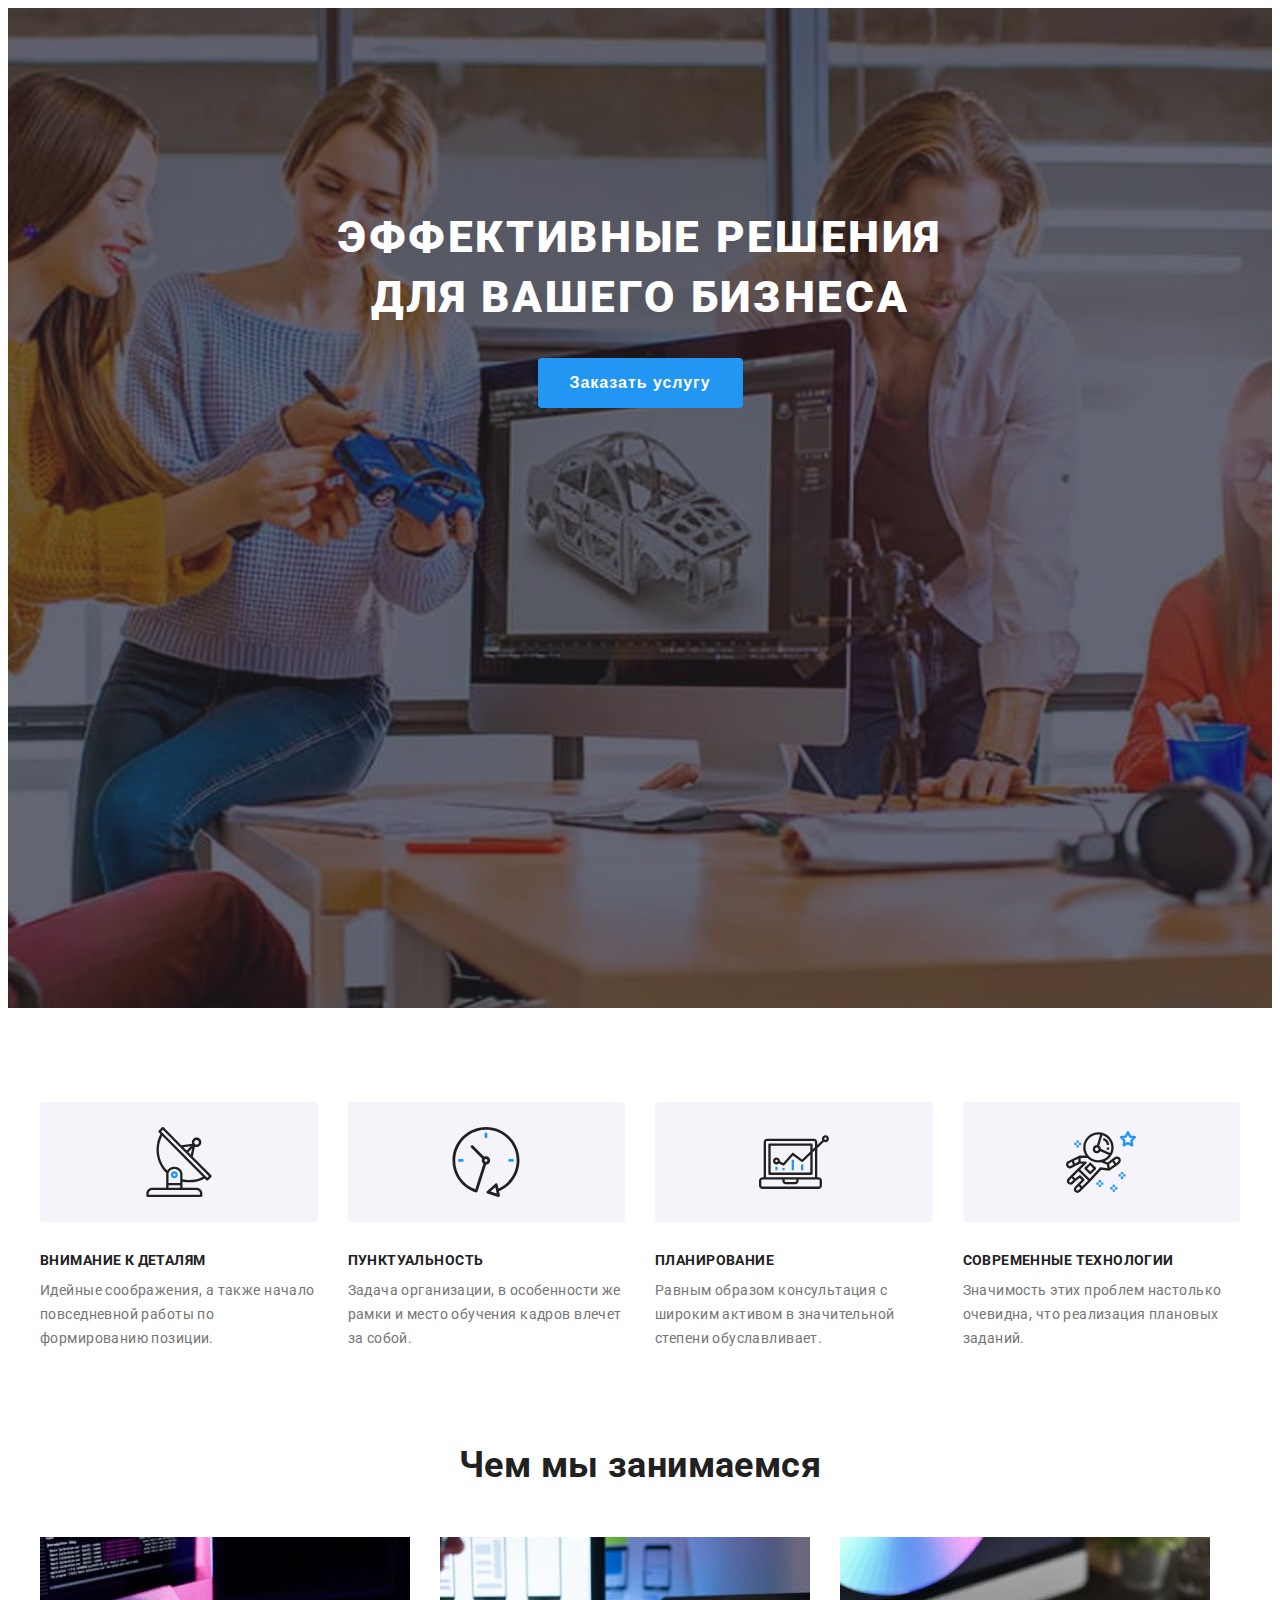
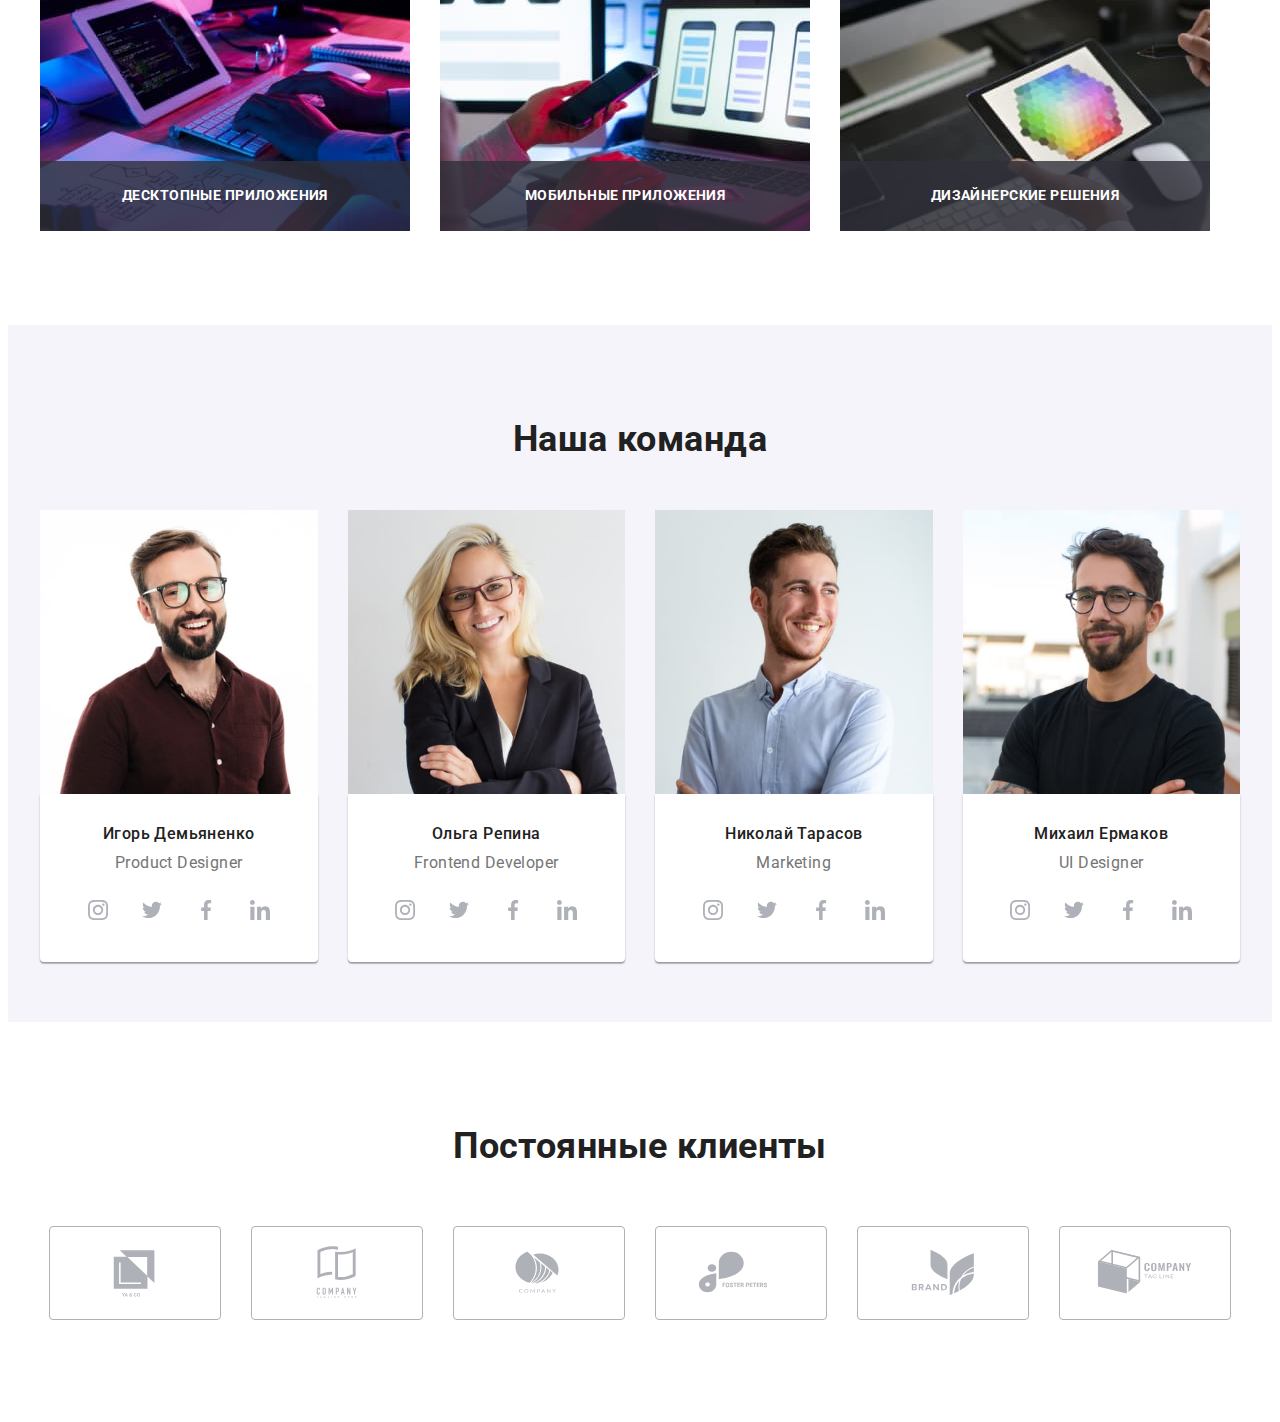
==== commit b1555eb7: "add pic 2x" ====
--- a/index.html
+++ b/index.html
@@ -58,275 +58,377 @@
           </li>
         </ul>
       </div>
-    </header>
-    <main> -->
-    <!--section_1-->
-    <section class="hero section">
-      <div class="container">
-        <h1 class="hero-title">Эффективные решения для вашего бизнеса</h1>
-        <button class="hero-button" type="button" data-modal-open>
-          Заказать услугу
-        </button>
-      </div>
-    </section>
-    <!--section_2-->
-    <section class="features section">
-      <div class="container">
-        <h2 class="visually-hidden">список</h2>
+    </header> -->
+    <main>
+      <!--section_1-->
+      <section class="hero section">
+        <div class="container">
+          <h1 class="hero-title">Эффективные решения для вашего бизнеса</h1>
+          <button class="hero-button" type="button" data-modal-open>
+            Заказать услугу
+          </button>
+        </div>
+      </section>
+      <!--section_2-->
+      <section class="features section">
+        <div class="container">
+          <h2 class="visually-hidden">список</h2>
 
-        <ul class="features-list list">
-          <li class="features-item">
-            <div class="about-icon-wrap">
-              <svg class="features-icon" width="70" height="70">
-                <use href="./images/icons.svg#icon-antenna"></use>
-              </svg>
-            </div>
-            <h3 class="features-heading">Внимание к деталям</h3>
-            <p class="features-paragraph">
-              Идейные соображения, а также начало повседневной работы по
-              формированию позиции.
-            </p>
-          </li>
-          <li class="features-item">
-            <div class="about-icon-wrap">
-              <svg class="features-icon" width="70" height="70">
-                <use href="./images/icons.svg#icon-clock"></use>
-              </svg>
-            </div>
-            <h3 class="features-heading">Пунктуальность</h3>
-            <p class="features-paragraph">
-              Задача организации, в особенности же рамки и место обучения кадров
-              влечет за собой.
-            </p>
-          </li>
-          <li class="features-item">
-            <div class="about-icon-wrap">
-              <svg class="features-icon" width="70" height="70">
-                <use href="./images/icons.svg#icon-diagram"></use>
-              </svg>
-            </div>
-            <h3 class="features-heading">Планирование</h3>
-            <p class="features-paragraph">
-              Равным образом консультация с широким активом в значительной
-              степени обуславливает.
-            </p>
-          </li>
-          <li class="features-item">
-            <div class="about-icon-wrap">
-              <svg class="features-icon" width="70" height="70">
-                <use href="./images/icons.svg#icon-astronaut"></use>
-              </svg>
-            </div>
-            <h3 class="features-heading">Современные технологии</h3>
-            <p class="features-paragraph">
-              Значимость этих проблем настолько очевидна, что реализация
-              плановых заданий.
-            </p>
-          </li>
-        </ul>
-      </div>
-    </section>
-    <!--section_3
-    <section class="employment section">
-      <div class="container">
-        <h2 class="employment-title">Чем мы занимаемся</h2>
-        <ul class="employment-list list">
-          <li class="employment-list__item">
-            <img src="./images/img1.jpg" alt="печатает" width="370" />
-            <p class="employment-list__name">Десктопные приложения</p>
-          </li>
-          <li class="employment-list__item">
-            <img src="./images/img2.jpg" alt="набор с телефона" width="370" />
-            <p class="employment-list__name">Мобильные приложения</p>
-          </li>
-          <li class="employment-list__item">
-            <img
-              src="./images/img3.jpg"
-              alt="стилизация на планшете"
-              width="370"
-            />
-            <p class="employment-list__name">Дизайнерские решения</p>
-          </li>
-        </ul>
-      </div>
-    </section>-->
-
-    <section class="team section">
-      <div class="container">
-        <h2 class="team-header">Наша команда</h2>
-        <ul class="team-list list">
-          <li class="team-item">
-            <img
-              class="team-img"
-              src="./images/specialist1.jpg"
-              alt="фотография специалиста1"
-              width="270"
-            />
-            <div class="team-container">
-              <h3 class="team-name">Игорь Демьяненко</h3>
-              <p class="team-paragraph" lang="en">Product Designer</p>
-              <ul class="masters-soc-list list">
-                <li class="masters-soc-item">
-                  <a href="" class="masters-soc-link link">
-                    <svg class="masters-soc-icon" width="20" height="20">
-                      <use href="./images/icons.svg#icon-instagram"></use>
-                    </svg>
-                  </a>
-                </li>
-                <li class="masters-soc-item">
-                  <a href="" class="masters-soc-link link"
-                    ><svg class="masters-soc-icon" width="20" height="20">
-                      <use href="./images/icons.svg#icon-twitter"></use>
-                    </svg>
-                  </a>
-                </li>
-                <li class="masters-soc-item">
-                  <a href="" class="masters-soc-link link">
-                    <svg class="masters-soc-icon" width="20" height="20">
-                      <use href="./images/icons.svg#icon-facebook"></use>
-                    </svg>
-                  </a>
-                </li>
-                <li class="masters-soc-item">
-                  <a href="" class="masters-soc-link link">
-                    <svg class="masters-soc-icon" width="20" height="20">
-                      <use href="./images/icons.svg#icon-linkedin"></use>
-                    </svg>
-                  </a>
-                </li>
-              </ul>
-            </div>
-          </li>
-          <li class="team-item">
-            <img
-              class="team-img"
-              src="./images/specialist2.jpg"
-              alt="фотография специалиста2"
-              width="270"
-            />
-            <div class="team-container">
-              <h3 class="team-name">Ольга Репина</h3>
-              <p class="team-paragraph" lang="en">Frontend Developer</p>
-              <ul class="masters-soc-list list">
-                <li class="masters-soc-item">
-                  <a href="" class="masters-soc-link link">
-                    <svg class="masters-soc-icon" width="20" height="20">
-                      <use href="./images/icons.svg#icon-instagram"></use>
-                    </svg>
-                  </a>
-                </li>
-                <li class="masters-soc-item">
-                  <a href="" class="masters-soc-link link"
-                    ><svg class="masters-soc-icon" width="20" height="20">
-                      <use href="./images/icons.svg#icon-twitter"></use>
-                    </svg>
-                  </a>
-                </li>
-                <li class="masters-soc-item">
-                  <a href="" class="masters-soc-link link">
-                    <svg class="masters-soc-icon" width="20" height="20">
-                      <use href="./images/icons.svg#icon-facebook"></use>
-                    </svg>
-                  </a>
-                </li>
-                <li class="masters-soc-item">
-                  <a href="" class="masters-soc-link link">
-                    <svg class="masters-soc-icon" width="20" height="20">
-                      <use href="./images/icons.svg#icon-linkedin"></use>
-                    </svg>
-                  </a>
-                </li>
-              </ul>
-            </div>
-          </li>
-          <li class="team-item">
-            <img
-              class="team-img"
-              src="./images/specialist3.jpg"
-              alt="фотография специалиста3"
-              width="270"
-            />
-            <div class="team-container">
-              <h3 class="team-name">Николай Тарасов</h3>
-              <p class="team-paragraph" lang="en">Marketing</p>
-              <ul class="masters-soc-list list">
-                <li class="masters-soc-item">
-                  <a href="" class="masters-soc-link link">
-                    <svg class="masters-soc-icon" width="20" height="20">
-                      <use href="./images/icons.svg#icon-instagram"></use>
-                    </svg>
-                  </a>
-                </li>
-                <li class="masters-soc-item">
-                  <a href="" class="masters-soc-link link"
-                    ><svg class="masters-soc-icon" width="20" height="20">
-                      <use href="./images/icons.svg#icon-twitter"></use>
-                    </svg>
-                  </a>
-                </li>
-                <li class="masters-soc-item">
-                  <a href="" class="masters-soc-link link">
-                    <svg class="masters-soc-icon" width="20" height="20">
-                      <use href="./images/icons.svg#icon-facebook"></use>
-                    </svg>
-                  </a>
-                </li>
-                <li class="masters-soc-item">
-                  <a href="" class="masters-soc-link link">
-                    <svg class="masters-soc-icon" width="20" height="20">
-                      <use href="./images/icons.svg#icon-linkedin"></use>
-                    </svg>
-                  </a>
-                </li>
-              </ul>
-            </div>
-          </li>
-          <li class="team-item">
-            <img
-              class="team-img"
-              src="./images/specialist4.jpg"
-              alt="фотография специалиста4"
-              width="270"
-            />
-            <div class="team-container">
-              <h3 class="team-name">Михаил Ермаков</h3>
-              <p class="team-paragraph" lang="en">UI Designer</p>
-              <ul class="masters-soc-list list">
-                <li class="masters-soc-item">
-                  <a href="" class="masters-soc-link link">
-                    <svg class="masters-soc-icon" width="20" height="20">
-                      <use href="./images/icons.svg#icon-instagram"></use>
-                    </svg>
-                  </a>
-                </li>
-                <li class="masters-soc-item">
-                  <a href="" class="masters-soc-link link"
-                    ><svg class="masters-soc-icon" width="20" height="20">
-                      <use href="./images/icons.svg#icon-twitter"></use>
-                    </svg>
-                  </a>
-                </li>
-                <li class="masters-soc-item">
-                  <a href="" class="masters-soc-link link">
-                    <svg class="masters-soc-icon" width="20" height="20">
-                      <use href="./images/icons.svg#icon-facebook"></use>
-                    </svg>
-                  </a>
-                </li>
-                <li class="masters-soc-item">
-                  <a href="" class="masters-soc-link link">
-                    <svg class="masters-soc-icon" width="20" height="20">
-                      <use href="./images/icons.svg#icon-linkedin"></use>
-                    </svg>
-                  </a>
-                </li>
-              </ul>
-            </div>
-          </li>
-        </ul>
-      </div>
-    </section>
-    <!--section_5-->
+          <ul class="features-list list">
+            <li class="features-item">
+              <div class="about-icon-wrap">
+                <svg class="features-icon" width="70" height="70">
+                  <use href="./images/icons.svg#icon-antenna"></use>
+                </svg>
+              </div>
+              <h3 class="features-heading">Внимание к деталям</h3>
+              <p class="features-paragraph">
+                Идейные соображения, а также начало повседневной работы по
+                формированию позиции.
+              </p>
+            </li>
+            <li class="features-item">
+              <div class="about-icon-wrap">
+                <svg class="features-icon" width="70" height="70">
+                  <use href="./images/icons.svg#icon-clock"></use>
+                </svg>
+              </div>
+              <h3 class="features-heading">Пунктуальность</h3>
+              <p class="features-paragraph">
+                Задача организации, в особенности же рамки и место обучения
+                кадров влечет за собой.
+              </p>
+            </li>
+            <li class="features-item">
+              <div class="about-icon-wrap">
+                <svg class="features-icon" width="70" height="70">
+                  <use href="./images/icons.svg#icon-diagram"></use>
+                </svg>
+              </div>
+              <h3 class="features-heading">Планирование</h3>
+              <p class="features-paragraph">
+                Равным образом консультация с широким активом в значительной
+                степени обуславливает.
+              </p>
+            </li>
+            <li class="features-item">
+              <div class="about-icon-wrap">
+                <svg class="features-icon" width="70" height="70">
+                  <use href="./images/icons.svg#icon-astronaut"></use>
+                </svg>
+              </div>
+              <h3 class="features-heading">Современные технологии</h3>
+              <p class="features-paragraph">
+                Значимость этих проблем настолько очевидна, что реализация
+                плановых заданий.
+              </p>
+            </li>
+          </ul>
+        </div>
+      </section>
+      <!--section_3-->
+      <section class="employment section">
+        <div class="container">
+          <h2 class="employment-title">Чем мы занимаемся</h2>
+          <ul class="employment-list list">
+            <li class="employment-list__item">
+              <img
+                srcset="./images/img1.jpg 1x, ./images/img1_2x.jpg 2x"
+                src="./images/img1.jpg"
+                alt="печатает"
+                width="370"
+              />
+              <p class="employment-list__name">Десктопные приложения</p>
+            </li>
+            <li class="employment-list__item">
+              <img
+                srcset="./images/img2.jpg 1x, ./images/img2_2x.jpg 2x"
+                src="./images/img2.jpg"
+                alt="набор с телефона"
+                width="370"
+              />
+              <p class="employment-list__name">Мобильные приложения</p>
+            </li>
+            <li class="employment-list__item">
+              <img
+                srcset="./images/img3.jpg 1x, ./images/img3_2x.jpg 2x"
+                src="./images/img3.jpg"
+                alt="стилизация на планшете"
+                width="370"
+              />
+              <p class="employment-list__name">Дизайнерские решения</p>
+            </li>
+          </ul>
+        </div>
+      </section>
+      <section class="team section">
+        <div class="container">
+          <h2 class="team-header">Наша команда</h2>
+          <ul class="team-list list">
+            <li class="team-item">
+              <picture>
+                <source
+                  srcset="
+                    ./images/specialist1.jpg    1x,
+                    ./images/specialist1_2x.jpg 2x
+                  "
+                  media="(min-width: 1200px)"
+                />
+                <source
+                  srcset="
+                    ./images/specialist1_tablet.jpg    1x,
+                    ./images/specialist1_tablet_2x.jpg 2x
+                  "
+                  media="(min-width: 768px)"
+                />
+                <source
+                  srcset="
+                    ./images/specialist1_mobile.jpg    1x,
+                    ./images/specialist1_mobile_2x.jpg 2x
+                  "
+                  media="(min-width: 480px)"
+                />
+              </picture>
+              <img
+                class="team-img"
+                src="./images/specialist1_mobile.jpg"
+                alt="фотография специалиста1"
+                width="450"
+              />
+              <div class="team-container">
+                <h3 class="team-name">Игорь Демьяненко</h3>
+                <p class="team-paragraph" lang="en">Product Designer</p>
+                <ul class="masters-soc-list list">
+                  <li class="masters-soc-item">
+                    <a href="" class="masters-soc-link link">
+                      <svg class="masters-soc-icon" width="20" height="20">
+                        <use href="./images/icons.svg#icon-instagram"></use>
+                      </svg>
+                    </a>
+                  </li>
+                  <li class="masters-soc-item">
+                    <a href="" class="masters-soc-link link"
+                      ><svg class="masters-soc-icon" width="20" height="20">
+                        <use href="./images/icons.svg#icon-twitter"></use>
+                      </svg>
+                    </a>
+                  </li>
+                  <li class="masters-soc-item">
+                    <a href="" class="masters-soc-link link">
+                      <svg class="masters-soc-icon" width="20" height="20">
+                        <use href="./images/icons.svg#icon-facebook"></use>
+                      </svg>
+                    </a>
+                  </li>
+                  <li class="masters-soc-item">
+                    <a href="" class="masters-soc-link link">
+                      <svg class="masters-soc-icon" width="20" height="20">
+                        <use href="./images/icons.svg#icon-linkedin"></use>
+                      </svg>
+                    </a>
+                  </li>
+                </ul>
+              </div>
+            </li>
+            <li class="team-item">
+              <picture>
+                <source
+                  srcset="
+                    ./images/specialist2.jpg    1x,
+                    ./images/specialist2_2x.jpg 2x
+                  "
+                  media="(min-width: 1200px)"
+                />
+                <source
+                  srcset="
+                    ./images/specialist2_tablet.jpg    1x,
+                    ./images/specialist2_tablet_2x.jpg 2x
+                  "
+                  media="(min-width: 768px)"
+                />
+                <source
+                  srcset="
+                    ./images/specialist2_mobile.jpg    1x,
+                    ./images/specialist2_mobile_2x.jpg 2x
+                  "
+                  media="(min-width: 480px)"
+                />
+              </picture>
+              <img
+                class="team-img"
+                src="./images/specialist2_mobile.jpg"
+                alt="фотография специалиста2"
+                width="450"
+              />
+              <div class="team-container">
+                <h3 class="team-name">Ольга Репина</h3>
+                <p class="team-paragraph" lang="en">Frontend Developer</p>
+                <ul class="masters-soc-list list">
+                  <li class="masters-soc-item">
+                    <a href="" class="masters-soc-link link">
+                      <svg class="masters-soc-icon" width="20" height="20">
+                        <use href="./images/icons.svg#icon-instagram"></use>
+                      </svg>
+                    </a>
+                  </li>
+                  <li class="masters-soc-item">
+                    <a href="" class="masters-soc-link link"
+                      ><svg class="masters-soc-icon" width="20" height="20">
+                        <use href="./images/icons.svg#icon-twitter"></use>
+                      </svg>
+                    </a>
+                  </li>
+                  <li class="masters-soc-item">
+                    <a href="" class="masters-soc-link link">
+                      <svg class="masters-soc-icon" width="20" height="20">
+                        <use href="./images/icons.svg#icon-facebook"></use>
+                      </svg>
+                    </a>
+                  </li>
+                  <li class="masters-soc-item">
+                    <a href="" class="masters-soc-link link">
+                      <svg class="masters-soc-icon" width="20" height="20">
+                        <use href="./images/icons.svg#icon-linkedin"></use>
+                      </svg>
+                    </a>
+                  </li>
+                </ul>
+              </div>
+            </li>
+            <li class="team-item">
+              <picture>
+                <source
+                  srcset="
+                    ./images/specialist3.jpg    1x,
+                    ./images/specialist3_2x.jpg 2x
+                  "
+                  media="(min-width: 1200px)"
+                />
+                <source
+                  srcset="
+                    ./images/specialist3_tablet.jpg    1x,
+                    ./images/specialist3_tablet_2x.jpg 2x
+                  "
+                  media="(min-width: 768px)"
+                />
+                <source
+                  srcset="
+                    ./images/specialist3_mobile.jpg    1x,
+                    ./images/specialist3_mobile_2x.jpg 2x
+                  "
+                  media="(min-width: 480px)"
+                />
+              </picture>
+              <img
+                class="team-img"
+                src="./images/specialist3_mobile.jpg"
+                alt="фотография специалиста3"
+                width="450"
+              />
+              <div class="team-container">
+                <h3 class="team-name">Николай Тарасов</h3>
+                <p class="team-paragraph" lang="en">Marketing</p>
+                <ul class="masters-soc-list list">
+                  <li class="masters-soc-item">
+                    <a href="" class="masters-soc-link link">
+                      <svg class="masters-soc-icon" width="20" height="20">
+                        <use href="./images/icons.svg#icon-instagram"></use>
+                      </svg>
+                    </a>
+                  </li>
+                  <li class="masters-soc-item">
+                    <a href="" class="masters-soc-link link"
+                      ><svg class="masters-soc-icon" width="20" height="20">
+                        <use href="./images/icons.svg#icon-twitter"></use>
+                      </svg>
+                    </a>
+                  </li>
+                  <li class="masters-soc-item">
+                    <a href="" class="masters-soc-link link">
+                      <svg class="masters-soc-icon" width="20" height="20">
+                        <use href="./images/icons.svg#icon-facebook"></use>
+                      </svg>
+                    </a>
+                  </li>
+                  <li class="masters-soc-item">
+                    <a href="" class="masters-soc-link link">
+                      <svg class="masters-soc-icon" width="20" height="20">
+                        <use href="./images/icons.svg#icon-linkedin"></use>
+                      </svg>
+                    </a>
+                  </li>
+                </ul>
+              </div>
+            </li>
+            <li class="team-item">
+              <picture>
+                <source
+                  srcset="
+                    ./images/specialist4.jpg    1x,
+                    ./images/specialist4_2x.jpg 2x
+                  "
+                  media="(min-width: 1200px)"
+                />
+                <source
+                  srcset="
+                    ./images/specialist4_tablet.jpg    1x,
+                    ./images/specialist4_tablet_2x.jpg 2x
+                  "
+                  media="(min-width: 768px)"
+                />
+                <source
+                  srcset="
+                    ./images/specialist4_mobile.jpg    1x,
+                    ./images/specialist4_mobile_2x.jpg 2x
+                  "
+                  media="(min-width: 480px)"
+                />
+              </picture>
+              <img
+                class="team-img"
+                src="./images/specialist4_mobile.jpg"
+                alt="фотография специалиста4"
+                width="450"
+              />
+              <div class="team-container">
+                <h3 class="team-name">Михаил Ермаков</h3>
+                <p class="team-paragraph" lang="en">UI Designer</p>
+                <ul class="masters-soc-list list">
+                  <li class="masters-soc-item">
+                    <a href="" class="masters-soc-link link">
+                      <svg class="masters-soc-icon" width="20" height="20">
+                        <use href="./images/icons.svg#icon-instagram"></use>
+                      </svg>
+                    </a>
+                  </li>
+                  <li class="masters-soc-item">
+                    <a href="" class="masters-soc-link link"
+                      ><svg class="masters-soc-icon" width="20" height="20">
+                        <use href="./images/icons.svg#icon-twitter"></use>
+                      </svg>
+                    </a>
+                  </li>
+                  <li class="masters-soc-item">
+                    <a href="" class="masters-soc-link link">
+                      <svg class="masters-soc-icon" width="20" height="20">
+                        <use href="./images/icons.svg#icon-facebook"></use>
+                      </svg>
+                    </a>
+                  </li>
+                  <li class="masters-soc-item">
+                    <a href="" class="masters-soc-link link">
+                      <svg class="masters-soc-icon" width="20" height="20">
+                        <use href="./images/icons.svg#icon-linkedin"></use>
+                      </svg>
+                    </a>
+                  </li>
+                </ul>
+              </div>
+            </li>
+          </ul>
+        </div>
+      </section>
+      <!--section_5-->
       <section class="clients">
         <div class="container">
           <h2 class="clients-title">Постоянные клиенты</h2>
@@ -377,7 +479,7 @@
         </div>
       </section>
     </main>
-    <footer class="footer">
+    <!---- <footer class="footer">
       <div class="container">
         <div class="address-container">
           <a class="logo-footer link" href=""
@@ -464,7 +566,7 @@
           </form>
         </div>
       </div>
-    </footer>
+    </footer> -->
     <div class="backdrop is-hidden" data-modal>
       <div class="modal">
         <button type="button" class="modal-close-button" data-modal-close>
--- a/css/main.min.css
+++ b/css/main.min.css
@@ -1 +1 @@
-:root{--background-color: #ffffff;--accent-color: #2196f3;--dark-background: #2f303a;--tone-color: #f5f4fa;--text-color: #212121;--dark-text: #757575;--hover-button: #188ce8;--border-header-color: #ececec;--collection-color: #eeeeee;--soc-icon: #afb1b8}.visually-hidden{position:absolute;width:1px;height:1px;margin:-1px;border:0;padding:0;white-space:nowrap;clip-path:inset(100%);clip:rect(0 0 0 0);overflow:hidden}p,h1,h2,h3{margin:0}ul{margin:0;padding-left:0}.link{text-decoration:none}.list{list-style:none;padding:0;margin:0}img{display:block;max-width:100%;height:auto;width:100%}body{background-color:var(--backgroud-color);color:var(--text-color);font-family:"Roboto",Verdana,sans-serif;font-size:14px;letter-spacing:.03em}.container{width:100%;padding:0 15px;margin:0 auto}@media screen and (min-width: 480px){.container{max-width:448px}}@media screen and (min-width: 768px){.container{max-width:720px}}@media screen and (min-width: 1200px){.container{max-width:1200px}}.header{background-color:var(--background-color);align-items:center;border-bottom:1px solid var(--border-header-color)}.header .container{display:flex}.nav{display:flex}.nav__logo{display:block;padding:24px 0 25px 0;margin-right:93px;color:var(--text-color);font-family:"Raleway",sans-serif;font-weight:700;font-size:26px;line-height:1.19;text-decoration:none}.web{color:var(--accent-color)}.menu{display:flex}.menu .current::after{content:"";position:absolute;display:block;width:100%;height:4px;left:0;bottom:0;background-color:var(--accent-color);border-radius:2px}.menu .menu__item:not(:last-child){margin-right:50px}.menu .menu__link.current{color:var(--accent-color)}.menu__link{display:block;color:var(--text-color);font-weight:500;line-height:1.14;letter-spacing:.02em;padding-top:32px;padding-bottom:32px;transition:color 250ms cubic-bezier(0.4, 0, 0.2, 1);position:relative}.menu__link:hover,.menu__link:focus{color:var(--accent-color)}.contact{display:flex;margin-left:auto}.contact .contact__item+.contact__item{margin-left:50px}.contact__link{display:flex;font-weight:500;line-height:1.14;letter-spacing:.02em;padding-top:32px;padding-bottom:32px;margin-left:auto;color:var(--dark-text);transition:color 250ms cubic-bezier(0.4, 0, 0.2, 1)}.contact__link:hover,.contact__link:focus{color:var(--accent-color)}.contact__mail{fill:currentColor;margin-right:10px;width:16px;height:12px}.contact__tel{fill:currentColor;margin-right:10px;width:10px;height:16px}.hero{background-color:var(--dark-background);text-align:center;padding:118px 0 118px 0;background-image:linear-gradient(rgba(47, 48, 58, 0.4), rgba(47, 48, 58, 0.4)),url(../images/background.jpg);background-position:center;background-repeat:no-repeat;background-size:cover;max-width:480px;height:400px;margin:auto}@media screen and (min-width: 768px){.hero{max-width:768px}}@media screen and (min-width: 1200px){.hero{padding-top:200px;padding-bottom:200px;max-width:1600px;height:600px}}.hero-title{color:var(--background-color);font-weight:900;font-size:26px;line-height:1.61;letter-spacing:.06em;text-transform:uppercase;max-width:360px;margin:0 auto}@media screen and (min-width: 1200px){.hero-title{font-size:44px;line-height:1.36;max-width:696px}}.hero-button{color:var(--background-color);background-color:var(--accent-color);cursor:pointer;font-weight:700;font-size:16px;line-height:1.87;display:inline-block;align-items:center;letter-spacing:.06em;border-radius:4px;padding:10px 32px;min-width:200px;border:none;margin-top:30px;transition:background-color 250ms cubic-bezier(0.4, 0, 0.2, 1)}.hero-button:hover,.hero-button:focus{background-color:var(--hover-button)}.features{padding-top:60px;padding-bottom:60px}@media screen and (min-width: 1200px){.features{padding-top:94px;padding-bottom:94px}}.container .features-list{display:flex;flex-wrap:wrap;gap:30px;width:100%}@media screen and (min-width: 768px){.features-item{width:calc((100% - 30px)/2)}}@media screen and (min-width: 1200px){.features-item{width:calc((100% - 90px)/4)}}.features-heading{display:flex;justify-content:center;align-items:center;font-size:14px;font-weight:700;line-height:1.14;text-transform:uppercase;margin-bottom:10px}@media screen and (min-width: 1200px){.features-heading{display:inline-block}}.features-paragraph{color:var(--dark-text);line-height:1.71}.about-icon-wrap{display:flex;width:100%;height:120px;justify-content:center;align-items:center;border-radius:4px;background-color:var(--tone-color);margin-bottom:30px}.employment{padding-bottom:94px}.employment-title{font-weight:700;font-size:36px;line-height:1.16;text-align:center;margin-bottom:50px}.employment-list{display:flex}.employment-list__item{position:relative}.employment-list__item+.employment-list__item{margin-left:30px}.employment-list__name{display:flex;justify-content:center;align-items:center;font-weight:700;font-size:14px;line-height:1.14;text-align:center;text-transform:uppercase;height:70px;width:100%;position:absolute;color:var(--background-color);background-color:rgba(47,48,58,.8);bottom:0}.team{background-color:var(--tone-color);padding-bottom:60px}.team-list{background-color:var(--tone-color);display:flex;flex-wrap:wrap;gap:30px}.team-item{width:100%}@media screen and (min-width: 768px){.team-item{width:calc((100% - 30px)/2)}}@media screen and (min-width: 1200px){.team-item{width:calc((100% - 90px)/4)}}.team-header{padding:60px 0 30px 0;font-weight:700;font-size:28px;line-height:1.18;text-align:center}@media screen and (min-width: 1200px){.team-header{padding:94px 0 50px 0;font-size:36px;line-height:1.16}}.team-name{font-weight:500;font-size:16px;line-height:1.19;text-align:center;margin-bottom:10px}.team-paragraph{color:var(--dark-text);font-size:16px;line-height:1.19;text-align:center;margin-bottom:16px}.team-container{background-color:var(--background-color);box-shadow:0px 1px 3px rgba(0,0,0,.12),0px 1px 1px rgba(0,0,0,.14),0px 2px 1px rgba(0,0,0,.2);border-radius:0px 0px 4px 4px;padding-top:30px;padding-bottom:24px}@media screen and (min-width: 1200px){.team-container{padding-bottom:30px}}.masters-soc-list{display:flex;justify-content:center}.masters-soc-list .masters-soc-item:not(:last-child){margin-right:10px}.masters-soc-item{width:44px;height:44px}.masters-soc-link{display:flex;align-items:center;justify-content:center;width:100%;height:100%;border-radius:50%;fill:var(--soc-icon);transition:background-color 250ms cubic-bezier(0.4, 0, 0.2, 1),fill 250ms cubic-bezier(0.4, 0, 0.2, 1)}.masters-soc-link:hover,.masters-soc-link:focus{background-color:var(--accent-color);fill:var(--background-color)}.clients{padding:60px 0}@media screen and (min-width: 1200px){.clients{padding:94px 0}}.clients .link{display:flex;width:210px;height:92px;justify-content:center;align-items:center;border:1px solid var(--soc-icon);border-radius:4px;color:var(--soc-icon);transition:color 250ms cubic-bezier(0.4, 0, 0.2, 1),border-color 250ms cubic-bezier(0.4, 0, 0.2, 1)}@media screen and (min-width: 1200px){.clients .link{width:170px}}.clients .link:hover,.clients .link:focus{border-color:var(--accent-color);color:var(--accent-color)}.clients-title{font-size:28px;line-height:1.18;text-align:center;margin-bottom:30px}@media screen and (min-width: 1200px){.clients-title{font-size:36px;line-height:1.67;margin-bottom:50px}}.clients-list{display:flex;flex-wrap:wrap;gap:30px;justify-content:center}.clients-icon{fill:currentColor}.portfolio{padding-top:60px}@media screen and (min-width: 1200px){.portfolio{padding-top:94px}}.button-item{background-color:var(--tone-color);cursor:pointer;border:none;font-weight:500;font-size:16px;line-height:1.62;text-align:center;letter-spacing:.03em;border-radius:4px;padding:6px 22px;display:inline-block;transition:color 250ms cubic-bezier(0.4, 0, 0.2, 1),background-color 250ms cubic-bezier(0.4, 0, 0.2, 1),box-shadow 250ms cubic-bezier(0.4, 0, 0.2, 1)}.button-item:hover,.button-item:focus{color:var(--background-color);background-color:var(--accent-color);box-shadow:0px 3px 1px rgba(0,0,0,.1),0px 1px 2px rgba(0,0,0,.08),0px 2px 2px rgba(0,0,0,.12)}.button-list{display:flex;flex-wrap:wrap;gap:8px;margin-bottom:40px}@media screen and (min-width: 768px){.button-list{margin-bottom:30px;justify-content:center}}@media screen and (min-width: 1200px){.button-list{margin:bottom 50%;justify-content:center}}.collection{display:flex;flex-wrap:wrap;margin-top:-30px;margin-left:-30px}.collection-item{flex-basis:calc(100% - 30px);margin-left:30px;margin-top:30px}@media screen and (min-width: 768px){.collection-item{flex-basis:calc(50% - 30px)}}@media screen and (min-width: 1200px){.collection-item{flex-basis:calc(33.3333333333% - 30px)}}.collection-description{padding:20px 20px;padding:20px 24px;border:1px solid #eee;border-top:none}@media screen and (min-width: 768px){.collection-description{height:146px}}.img-cover{position:relative;overflow:hidden}.project-description{width:402px;font-size:18px;line-height:1.55;color:var(--background-color)}@media screen and (min-width: 768px){.project-description{width:306px}}@media screen and (min-width: 1200px){.project-description{width:322px}}.description-cover{display:flex;justify-content:center;align-items:center;position:absolute;top:0;height:100%;width:100%;background-color:rgba(33,150,243,.9);transform:translateY(100%);transition:transform 250ms cubic-bezier(0.4, 0, 0.2, 1)}.portfolio-link:hover .description-cover,.portfolio-link:focus .description-cover{transform:translateY(0)}.collection-title{color:var(--text-color);font-size:18px;line-height:2;letter-spacing:.06em}.collection-text{margin-top:4px;font-size:16px;line-height:1.88;color:var(--dark-text)}.collection-image{display:block;width:100%}.collection{padding-bottom:94px}.portfolio-link{display:block;transition:box-shadow 250ms cubic-bezier(0.4, 0, 0.2, 1),1px 4px 6px rgba(0,0,0,.16) cubic-bezier(0.4, 0, 0.2, 1)}.portfolio-link:hover,.portfolio-link:focus{box-shadow:0px 1px 1px rgba(0,0,0,.12),0px 4px 4px rgba(0,0,0,.06),1px 4px 6px rgba(0,0,0,.16)}.footer{background-color:var(--dark-background);padding:60px 0}.footer .container{align-items:baseline}.logo-footer{display:block;text-align:center;color:var(--accent-color);font-family:"Raleway",sans-serif;font-weight:700;font-size:24px;line-height:1.67;margin-bottom:20px}.footer-studio{color:var(--background-color)}.footer-contacts{display:block;text-align:center;font-style:normal;line-height:1.71;transition:color 250ms cubic-bezier(0.4, 0, 0.2, 1)}.footer-contacts:hover,.footer-contacts:focus{color:var(--accent-color)}.adress{color:var(--background-color)}.mail,.tel{color:rgba(255,255,255,.6)}.footer-list .link:not(:last-child){margin-bottom:8px}.footer-header{font-weight:700;font-size:14px;line-height:1.14;letter-spacing:.03em;text-transform:uppercase;color:var(--background-color);margin-bottom:20px}.footer-soc-list{display:flex;justify-content:center}.footer-soc-list .footer-soc-item:not(:last-child){margin-right:10px}.footer-soc-item{width:44px;height:44px}.footer-soc-link{display:flex;align-items:center;justify-content:center;width:100%;height:100%;border-radius:50%;fill:var(--background-color);background-color:rgba(255,255,255,.1);transition:background-color 250ms cubic-bezier(0.4, 0, 0.2, 1)}.footer-soc-link:hover,.footer-soc-link:focus{background-color:var(--accent-color)}.address-container{margin-right:70px}.footer-soc-container{margin-right:auto}.mailing-form{align-items:flex-end}.mailing-header{font-weight:700;font-size:14px;line-height:1.14;letter-spacing:.03em;text-transform:uppercase;color:var(--background-color);margin-bottom:20px}.mailing-input{min-width:358px;height:50px;border:1px solid rgba(255,255,255,.3);filter:drop-shadow(0px 4px 4px rgba(0, 0, 0, 0.15));border-radius:4px;background-color:rgba(0,0,0,0);outline:rgba(0,0,0,0);color:var(--background-color);padding-left:16px}.mailing-input::placeholder{font-weight:400;font-size:16px;line-height:1.25;color:rgba(255,255,255,.6)}.mailing-button{width:200px;height:50px;font-weight:700;font-size:16px;line-height:1.87;letter-spacing:.06em;box-shadow:0px 4px 4px rgba(0,0,0,.15);border-radius:4px;background-color:var(--accent-color);margin-left:12px;border:none;color:var(--background-color);fill:var(--background-color);display:flex;align-items:center;justify-content:center;cursor:pointer}.mailing-icon{margin-left:10px}.backdrop{position:fixed;top:0;left:0;width:100%;height:100%;background-color:rgba(0,0,0,.2);transition:opacity 350ms cubic-bezier(0.4, 0, 0.2, 1),visibility 350ms cubic-bezier(0.4, 0, 0.2, 1)}.modal{position:absolute;top:50%;left:50%;width:528px;transform:translate(-50%, -50%) scale(1);height:581px;background-color:var(--background-color);box-shadow:0px 1px 3px rgba(0,0,0,.12),0px 1px 1px rgba(0,0,0,.14),0px 2px 1px rgba(0,0,0,.2);border-radius:4px;transition:transform 250ms cubic-bezier(0.4, 0, 0.2, 1);padding:40px}.backdrop.is-hidden .modal{transform:translate(-50%, -50%) scale(0)}.modal-close-button{position:absolute;right:8px;top:8px;display:flex;align-items:center;justify-content:center;width:30px;height:30px;border-radius:50%;border:1px solid rgba(0,0,0,.1);cursor:pointer;background-color:var(--background-color)}.close-icon{transition:fill 250ms cubic-bezier(0.4, 0, 0.2, 1)}.close-icon:hover,.close-icon:focus{fill:var(--accent-color)}.is-hidden{opacity:0;visibility:hidden;pointer-events:none}.modal-title{font-weight:700;font-size:20px;line-height:1.15;text-align:center;margin-bottom:12px}.modal-field{margin-bottom:10px}.modal-input{border:1px solid rgba(33,33,33,.2);border-radius:4px;width:100%;height:40px;background-color:rgba(0,0,0,0);padding-left:42px;outline:rgba(0,0,0,0);transition:border-color 250ms cubic-bezier(0.4, 0, 0.2, 1)}.modal-input:focus{border-color:var(--accent-color)}.input-icon{transition:fill 250ms cubic-bezier(0.4, 0, 0.2, 1)}.modal-input:focus+.input-icon{fill:var(--accent-color)}.modal-text{width:100%;height:120px;border:1px solid rgba(33,33,33,.2);border-radius:4px;padding:12px 16px;resize:none;outline:rgba(0,0,0,0);transition:border-color 250ms cubic-bezier(0.4, 0, 0.2, 1)}.modal-text:focus{border-color:var(--accent-color)}.modal-text::placeholder{font-size:12px;line-height:.86;letter-spacing:.01em;color:rgba(117,117,117,.5)}.modal-label{display:block;font-weight:400;font-size:12px;line-height:1.17;letter-spacing:.01em;color:var(--dark-text);margin-bottom:4px}.input-wrap{position:relative}.input-icon{position:absolute;left:12px;top:50%;transform:translateY(-50%)}.check-text{font-weight:400;line-height:1.71;color:var(--dark-text);display:flex;align-items:center}.check-text a{color:var(--accent-color)}.check-text span{width:16px;height:15px;border:1pt solid var(--text-color);border-radius:2px;margin-right:8px;display:flex;align-items:center;justify-content:center}.input-check:checked+.check-text span{background-color:var(--accent-color);border:none}.check-icon{fill:rgba(0,0,0,0)}.input-check:checked+.check-text .check-icon{fill:var(--background-color)}.modal-btn{display:block;color:var(--background-color);background-color:var(--accent-color);cursor:pointer;font-weight:700;font-size:16px;line-height:1.87;box-shadow:0px 4px 4px rgba(0,0,0,.15);align-items:center;letter-spacing:.06em;border-radius:4px;padding:10px 55px;min-width:200px;margin:0 auto;border:1px solid;transition:background-color 250ms cubic-bezier(0.4, 0, 0.2, 1)}.modal-btn:hover,.modal-btn:focus{background-color:var(--hover-button)}.modal-agreement{display:flex;justify-content:center;align-items:center;margin-top:20px;margin-bottom:30px}/*# sourceMappingURL=main.min.css.map */+:root{--background-color: #ffffff;--accent-color: #2196f3;--dark-background: #2f303a;--tone-color: #f5f4fa;--text-color: #212121;--dark-text: #757575;--hover-button: #188ce8;--border-header-color: #ececec;--collection-color: #eeeeee;--soc-icon: #afb1b8}.visually-hidden{position:absolute;width:1px;height:1px;margin:-1px;border:0;padding:0;white-space:nowrap;clip-path:inset(100%);clip:rect(0 0 0 0);overflow:hidden}p,h1,h2,h3{margin:0}ul{margin:0;padding-left:0}.link{text-decoration:none}.list{list-style:none;padding:0;margin:0}img{display:block;max-width:100%;height:auto;width:100%}body{background-color:var(--backgroud-color);color:var(--text-color);font-family:"Roboto",Verdana,sans-serif;font-size:14px;letter-spacing:.03em}.container{width:100%;padding:0 15px;margin:0 auto}@media screen and (min-width: 480px){.container{max-width:480px}}@media screen and (min-width: 768px){.container{max-width:768px}}@media screen and (min-width: 1200px){.container{max-width:1200px}}.header{background-color:var(--background-color);align-items:center;border-bottom:1px solid var(--border-header-color)}.header .container{display:flex}.nav{display:flex}.nav__logo{display:block;padding:26px 0 26px 0;margin-right:88px;color:var(--text-color);font-family:"Raleway",sans-serif;font-weight:700;font-size:26px;line-height:1.19;text-decoration:none}.web{color:var(--accent-color)}.menu{display:flex;flex-wrap:wrap;gap:50px}.menu .current::after{content:"";position:absolute;display:block;width:100%;height:4px;left:0;bottom:0;background-color:var(--accent-color);border-radius:2px}.menu .menu__link.current{color:var(--accent-color)}.menu__link{display:block;color:var(--text-color);font-weight:500;line-height:1.14;letter-spacing:.02em;padding-top:32px;padding-bottom:32px;transition:color 250ms cubic-bezier(0.4, 0, 0.2, 1);position:relative}.menu__link:hover,.menu__link:focus{color:var(--accent-color)}@media screen and (min-width: 1200px){.contact{display:flex;flex-wrap:wrap;gap:50px;margin-left:84px;margin-left:auto}}.contact__link{font-weight:500;line-height:1.14;letter-spacing:.02em;padding-top:32px;padding-bottom:32px;margin-left:auto;color:var(--dark-text);transition:color 250ms cubic-bezier(0.4, 0, 0.2, 1)}@media screen and (min-width: 1200px){.contact__link{display:flex}}.contact__link:hover,.contact__link:focus{color:var(--accent-color)}.contact__mail{fill:currentColor;margin-right:10px;width:16px;height:12px}.contact__tel{fill:currentColor;margin-right:10px;width:10px;height:16px}.hero{background-color:var(--dark-background);text-align:center;padding:118px 0 118px 0;background-image:linear-gradient(rgba(47, 48, 58, 0.4), rgba(47, 48, 58, 0.4)),url(../images/background_mobile.jpg);background-position:center;background-repeat:no-repeat;background-size:cover;max-width:480px;height:400px;margin:auto}@media(min-device-pixel-ratio: 2),(min-resolution: 192dpi),(min-resolution: 2dppx){.hero{background-image:linear-gradient(rgba(47, 48, 58, 0.4), rgba(47, 48, 58, 0.4)),url(../images/mobile2x.jpg)}}@media screen and (min-width: 768px){.hero{max-width:768px;background-image:linear-gradient(rgba(47, 48, 58, 0.4), rgba(47, 48, 58, 0.4)),url(../images/background_tablet.jpg)}}@media screen and (min-width: 768px)and (min-device-pixel-ratio: 2),screen and (min-width: 768px)and (min-resolution: 192dpi),screen and (min-width: 768px)and (min-resolution: 2dppx){.hero{background-image:linear-gradient(rgba(47, 48, 58, 0.4), rgba(47, 48, 58, 0.4)),url(../images/tablet2x.jpg)}}@media screen and (min-width: 1200px){.hero{padding-top:200px;padding-bottom:200px;max-width:1600px;height:600px;background-image:linear-gradient(rgba(47, 48, 58, 0.4), rgba(47, 48, 58, 0.4)),url(../images/background.jpg)}}@media screen and (min-width: 1200px)and (min-device-pixel-ratio: 2),screen and (min-width: 1200px)and (min-resolution: 192dpi),screen and (min-width: 1200px)and (min-resolution: 2dppx){.hero{background-image:linear-gradient(rgba(47, 48, 58, 0.4), rgba(47, 48, 58, 0.4)),url(../images/desktop2x.jpg)}}.hero-title{color:var(--background-color);font-weight:900;font-size:26px;line-height:1.61;letter-spacing:.06em;text-transform:uppercase;max-width:360px;margin:0 auto}@media screen and (min-width: 1200px){.hero-title{font-size:44px;line-height:1.36;max-width:696px}}.hero-button{color:var(--background-color);background-color:var(--accent-color);cursor:pointer;font-weight:700;font-size:16px;line-height:1.87;display:inline-block;align-items:center;letter-spacing:.06em;border-radius:4px;padding:10px 32px;min-width:200px;border:none;margin-top:30px;transition:background-color 250ms cubic-bezier(0.4, 0, 0.2, 1)}.hero-button:hover,.hero-button:focus{background-color:var(--hover-button)}.features{padding-top:60px;padding-bottom:60px}@media screen and (min-width: 1200px){.features{padding-top:94px;padding-bottom:94px}}.container .features-list{display:flex;flex-wrap:wrap;gap:30px;width:100%}@media screen and (min-width: 768px){.features-item{width:calc((100% - 30px)/2)}}@media screen and (min-width: 1200px){.features-item{width:calc((100% - 90px)/4)}}.features-heading{display:flex;justify-content:center;align-items:center;font-size:14px;font-weight:700;line-height:1.14;text-transform:uppercase;margin-bottom:10px}@media screen and (min-width: 1200px){.features-heading{display:inline-block}}.features-paragraph{color:var(--dark-text);line-height:1.71}.about-icon-wrap{display:flex;width:100%;height:120px;justify-content:center;align-items:center;border-radius:4px;background-color:var(--tone-color);margin-bottom:30px}.employment{padding-bottom:94px;display:none}@media screen and (min-width: 1200px){.employment{display:block}}.employment-title{font-weight:700;font-size:36px;line-height:1.16;text-align:center;margin-bottom:50px}.employment-list{display:flex}.employment-list__item{position:relative}.employment-list__item+.employment-list__item{margin-left:30px}.employment-list__name{display:flex;justify-content:center;align-items:center;font-weight:700;font-size:14px;line-height:1.14;text-align:center;text-transform:uppercase;height:70px;width:100%;position:absolute;color:var(--background-color);background-color:rgba(47,48,58,.8);bottom:0}.team{background-color:var(--tone-color);padding-bottom:60px}.team-list{background-color:var(--tone-color);display:flex;flex-wrap:wrap;gap:30px}.team-item{width:100%}@media screen and (min-width: 768px){.team-item{width:calc((100% - 30px)/2)}}@media screen and (min-width: 1200px){.team-item{width:calc((100% - 90px)/4)}}.team-header{padding:60px 0 30px 0;font-weight:700;font-size:28px;line-height:1.18;text-align:center}@media screen and (min-width: 1200px){.team-header{padding:94px 0 50px 0;font-size:36px;line-height:1.16}}.team-name{font-weight:500;font-size:16px;line-height:1.19;text-align:center;margin-bottom:10px}.team-paragraph{color:var(--dark-text);font-size:16px;line-height:1.19;text-align:center;margin-bottom:16px}.team-container{background-color:var(--background-color);box-shadow:0px 1px 3px rgba(0,0,0,.12),0px 1px 1px rgba(0,0,0,.14),0px 2px 1px rgba(0,0,0,.2);border-radius:0px 0px 4px 4px;padding-top:30px;padding-bottom:24px}@media screen and (min-width: 1200px){.team-container{padding-bottom:30px}}.masters-soc-list{display:flex;justify-content:center}.masters-soc-list .masters-soc-item:not(:last-child){margin-right:10px}.masters-soc-item{width:44px;height:44px}.masters-soc-link{display:flex;align-items:center;justify-content:center;width:100%;height:100%;border-radius:50%;fill:var(--soc-icon);transition:background-color 250ms cubic-bezier(0.4, 0, 0.2, 1),fill 250ms cubic-bezier(0.4, 0, 0.2, 1)}.masters-soc-link:hover,.masters-soc-link:focus{background-color:var(--accent-color);fill:var(--background-color)}.clients{padding:60px 0}@media screen and (min-width: 1200px){.clients{padding:94px 0}}.clients .link{display:flex;width:210px;height:92px;justify-content:center;align-items:center;border:1px solid var(--soc-icon);border-radius:4px;color:var(--soc-icon);transition:color 250ms cubic-bezier(0.4, 0, 0.2, 1),border-color 250ms cubic-bezier(0.4, 0, 0.2, 1)}@media screen and (min-width: 1200px){.clients .link{width:170px}}.clients .link:hover,.clients .link:focus{border-color:var(--accent-color);color:var(--accent-color)}.clients-title{font-size:28px;line-height:1.18;text-align:center;margin-bottom:30px}@media screen and (min-width: 1200px){.clients-title{font-size:36px;line-height:1.67;margin-bottom:50px}}.clients-list{display:flex;flex-wrap:wrap;gap:30px;justify-content:center}.clients-icon{fill:currentColor}.portfolio{padding-top:60px}@media screen and (min-width: 1200px){.portfolio{padding-top:94px}}.button-item{background-color:var(--tone-color);cursor:pointer;border:none;font-weight:500;font-size:16px;line-height:1.62;text-align:center;letter-spacing:.03em;border-radius:4px;padding:6px 22px;display:inline-block;transition:color 250ms cubic-bezier(0.4, 0, 0.2, 1),background-color 250ms cubic-bezier(0.4, 0, 0.2, 1),box-shadow 250ms cubic-bezier(0.4, 0, 0.2, 1)}.button-item:hover,.button-item:focus{color:var(--background-color);background-color:var(--accent-color);box-shadow:0px 3px 1px rgba(0,0,0,.1),0px 1px 2px rgba(0,0,0,.08),0px 2px 2px rgba(0,0,0,.12)}.button-list{display:flex;flex-wrap:wrap;gap:8px;margin-bottom:40px}@media screen and (min-width: 768px){.button-list{margin-bottom:30px;justify-content:center}}@media screen and (min-width: 1200px){.button-list{margin:bottom 50%;justify-content:center}}.collection{display:flex;flex-wrap:wrap;margin-top:-30px;margin-left:-30px}.collection-item{flex-basis:calc(100% - 30px);margin-left:30px;margin-top:30px}@media screen and (min-width: 768px){.collection-item{flex-basis:calc(50% - 30px)}}@media screen and (min-width: 1200px){.collection-item{flex-basis:calc(33.3333333333% - 30px)}}.collection-description{padding:20px 20px;padding:20px 24px;border:1px solid #eee;border-top:none}@media screen and (min-width: 768px){.collection-description{height:146px}}.img-cover{position:relative;overflow:hidden}.project-description{width:402px;font-size:18px;line-height:1.55;color:var(--background-color)}@media screen and (min-width: 768px){.project-description{width:306px}}@media screen and (min-width: 1200px){.project-description{width:322px}}.description-cover{display:flex;justify-content:center;align-items:center;position:absolute;top:0;height:100%;width:100%;background-color:rgba(33,150,243,.9);transform:translateY(100%);transition:transform 250ms cubic-bezier(0.4, 0, 0.2, 1)}.portfolio-link:hover .description-cover,.portfolio-link:focus .description-cover{transform:translateY(0)}.collection-title{color:var(--text-color);font-size:18px;line-height:2;letter-spacing:.06em}.collection-text{margin-top:4px;font-size:16px;line-height:1.88;color:var(--dark-text)}.collection-image{display:block;width:100%}.collection{padding-bottom:94px}.portfolio-link{display:block;transition:box-shadow 250ms cubic-bezier(0.4, 0, 0.2, 1),1px 4px 6px rgba(0,0,0,.16) cubic-bezier(0.4, 0, 0.2, 1)}.portfolio-link:hover,.portfolio-link:focus{box-shadow:0px 1px 1px rgba(0,0,0,.12),0px 4px 4px rgba(0,0,0,.06),1px 4px 6px rgba(0,0,0,.16)}.footer{background-color:var(--dark-background);padding:60px 0}.footer .container{align-items:baseline}.logo-footer{display:block;text-align:center;color:var(--accent-color);font-family:"Raleway",sans-serif;font-weight:700;font-size:24px;line-height:1.67;margin-bottom:20px}.footer-studio{color:var(--background-color)}.footer-contacts{display:block;text-align:center;font-style:normal;line-height:1.71;transition:color 250ms cubic-bezier(0.4, 0, 0.2, 1)}.footer-contacts:hover,.footer-contacts:focus{color:var(--accent-color)}.adress{color:var(--background-color)}.mail,.tel{color:rgba(255,255,255,.6)}.footer-list .link:not(:last-child){margin-bottom:8px}.footer-header{font-weight:700;font-size:14px;line-height:1.14;letter-spacing:.03em;text-transform:uppercase;color:var(--background-color);margin-bottom:20px}.footer-soc-list{display:flex;justify-content:center}.footer-soc-list .footer-soc-item:not(:last-child){margin-right:10px}.footer-soc-item{width:44px;height:44px}.footer-soc-link{display:flex;align-items:center;justify-content:center;width:100%;height:100%;border-radius:50%;fill:var(--background-color);background-color:rgba(255,255,255,.1);transition:background-color 250ms cubic-bezier(0.4, 0, 0.2, 1)}.footer-soc-link:hover,.footer-soc-link:focus{background-color:var(--accent-color)}.address-container{margin-right:70px}.footer-soc-container{margin-right:auto}.mailing-form{align-items:flex-end}.mailing-header{font-weight:700;font-size:14px;line-height:1.14;letter-spacing:.03em;text-transform:uppercase;color:var(--background-color);margin-bottom:20px}.mailing-input{min-width:358px;height:50px;border:1px solid rgba(255,255,255,.3);filter:drop-shadow(0px 4px 4px rgba(0, 0, 0, 0.15));border-radius:4px;background-color:rgba(0,0,0,0);outline:rgba(0,0,0,0);color:var(--background-color);padding-left:16px}.mailing-input::placeholder{font-weight:400;font-size:16px;line-height:1.25;color:rgba(255,255,255,.6)}.mailing-button{width:200px;height:50px;font-weight:700;font-size:16px;line-height:1.87;letter-spacing:.06em;box-shadow:0px 4px 4px rgba(0,0,0,.15);border-radius:4px;background-color:var(--accent-color);margin-left:12px;border:none;color:var(--background-color);fill:var(--background-color);display:flex;align-items:center;justify-content:center;cursor:pointer}.mailing-icon{margin-left:10px}.backdrop{position:fixed;top:0;left:0;width:100%;height:100%;background-color:rgba(0,0,0,.2);transition:opacity 350ms cubic-bezier(0.4, 0, 0.2, 1),visibility 350ms cubic-bezier(0.4, 0, 0.2, 1)}.modal{position:absolute;top:50%;left:50%;width:320px;height:609px;transform:translate(-50%, -50%) scale(1);background-color:var(--background-color);box-shadow:0px 1px 3px rgba(0,0,0,.12),0px 1px 1px rgba(0,0,0,.14),0px 2px 1px rgba(0,0,0,.2);border-radius:4px;transition:transform 250ms cubic-bezier(0.4, 0, 0.2, 1);padding:40px}@media screen and (min-width: 480px){.modal{width:450px;height:609px}}@media screen and (min-width: 1200px){.modal{width:528px;height:581px}}.backdrop.is-hidden .modal{transform:translate(-50%, -50%) scale(0)}.modal-close-button{position:absolute;right:8px;top:8px;display:flex;align-items:center;justify-content:center;width:30px;height:30px;border-radius:50%;border:1px solid rgba(0,0,0,.1);cursor:pointer;background-color:var(--background-color)}.close-icon{transition:fill 250ms cubic-bezier(0.4, 0, 0.2, 1)}.close-icon:hover,.close-icon:focus{fill:var(--accent-color)}.is-hidden{opacity:0;visibility:hidden;pointer-events:none}.modal-title{font-weight:700;font-size:20px;line-height:1.5;text-align:center;margin-bottom:12px}@media screen and (min-width: 1200px){.modal-title{line-height:1.15}}.modal-field{margin-bottom:10px}.modal-input{border:1px solid rgba(33,33,33,.2);border-radius:4px;width:100%;height:40px;background-color:rgba(0,0,0,0);padding-left:42px;outline:rgba(0,0,0,0);transition:border-color 250ms cubic-bezier(0.4, 0, 0.2, 1)}.modal-input:focus{border-color:var(--accent-color)}.input-icon{transition:fill 250ms cubic-bezier(0.4, 0, 0.2, 1)}.modal-input:focus+.input-icon{fill:var(--accent-color)}.modal-text{width:100%;height:120px;border:1px solid rgba(33,33,33,.2);border-radius:4px;padding:12px 16px;resize:none;outline:rgba(0,0,0,0);transition:border-color 250ms cubic-bezier(0.4, 0, 0.2, 1)}.modal-text:focus{border-color:var(--accent-color)}.modal-text::placeholder{font-size:12px;line-height:.86;letter-spacing:.01em;color:rgba(117,117,117,.5)}.modal-label{display:block;font-weight:400;font-size:12px;line-height:1.17;letter-spacing:.01em;color:var(--dark-text);margin-bottom:4px}.input-wrap{position:relative}.input-icon{position:absolute;left:12px;top:50%;transform:translateY(-50%)}.check-text{font-weight:400;font-size:7px;line-height:1.17;color:var(--dark-text);display:flex;align-items:center}@media screen and (min-width: 480px){.check-text{font-size:12px}}@media screen and (min-width: 1200px){.check-text{font-size:14px;line-height:1.71}}.check-text a{color:var(--accent-color)}.check-text span{width:16px;height:15px;border:1pt solid var(--text-color);border-radius:2px;margin-right:8px;display:flex;align-items:center;justify-content:center}.input-check:checked+.check-text span{background-color:var(--accent-color);border:none}.check-icon{fill:rgba(0,0,0,0)}.input-check:checked+.check-text .check-icon{fill:var(--background-color)}.modal-btn{display:block;color:var(--background-color);background-color:var(--accent-color);cursor:pointer;font-weight:700;font-size:16px;line-height:1.87;box-shadow:0px 4px 4px rgba(0,0,0,.15);align-items:center;letter-spacing:.06em;border-radius:4px;padding:10px 55px;min-width:200px;margin:0 auto;border:1px solid;transition:background-color 250ms cubic-bezier(0.4, 0, 0.2, 1)}.modal-btn:hover,.modal-btn:focus{background-color:var(--hover-button)}.modal-agreement{display:flex;justify-content:center;align-items:center;margin-top:20px;margin-bottom:30px}/*# sourceMappingURL=main.min.css.map */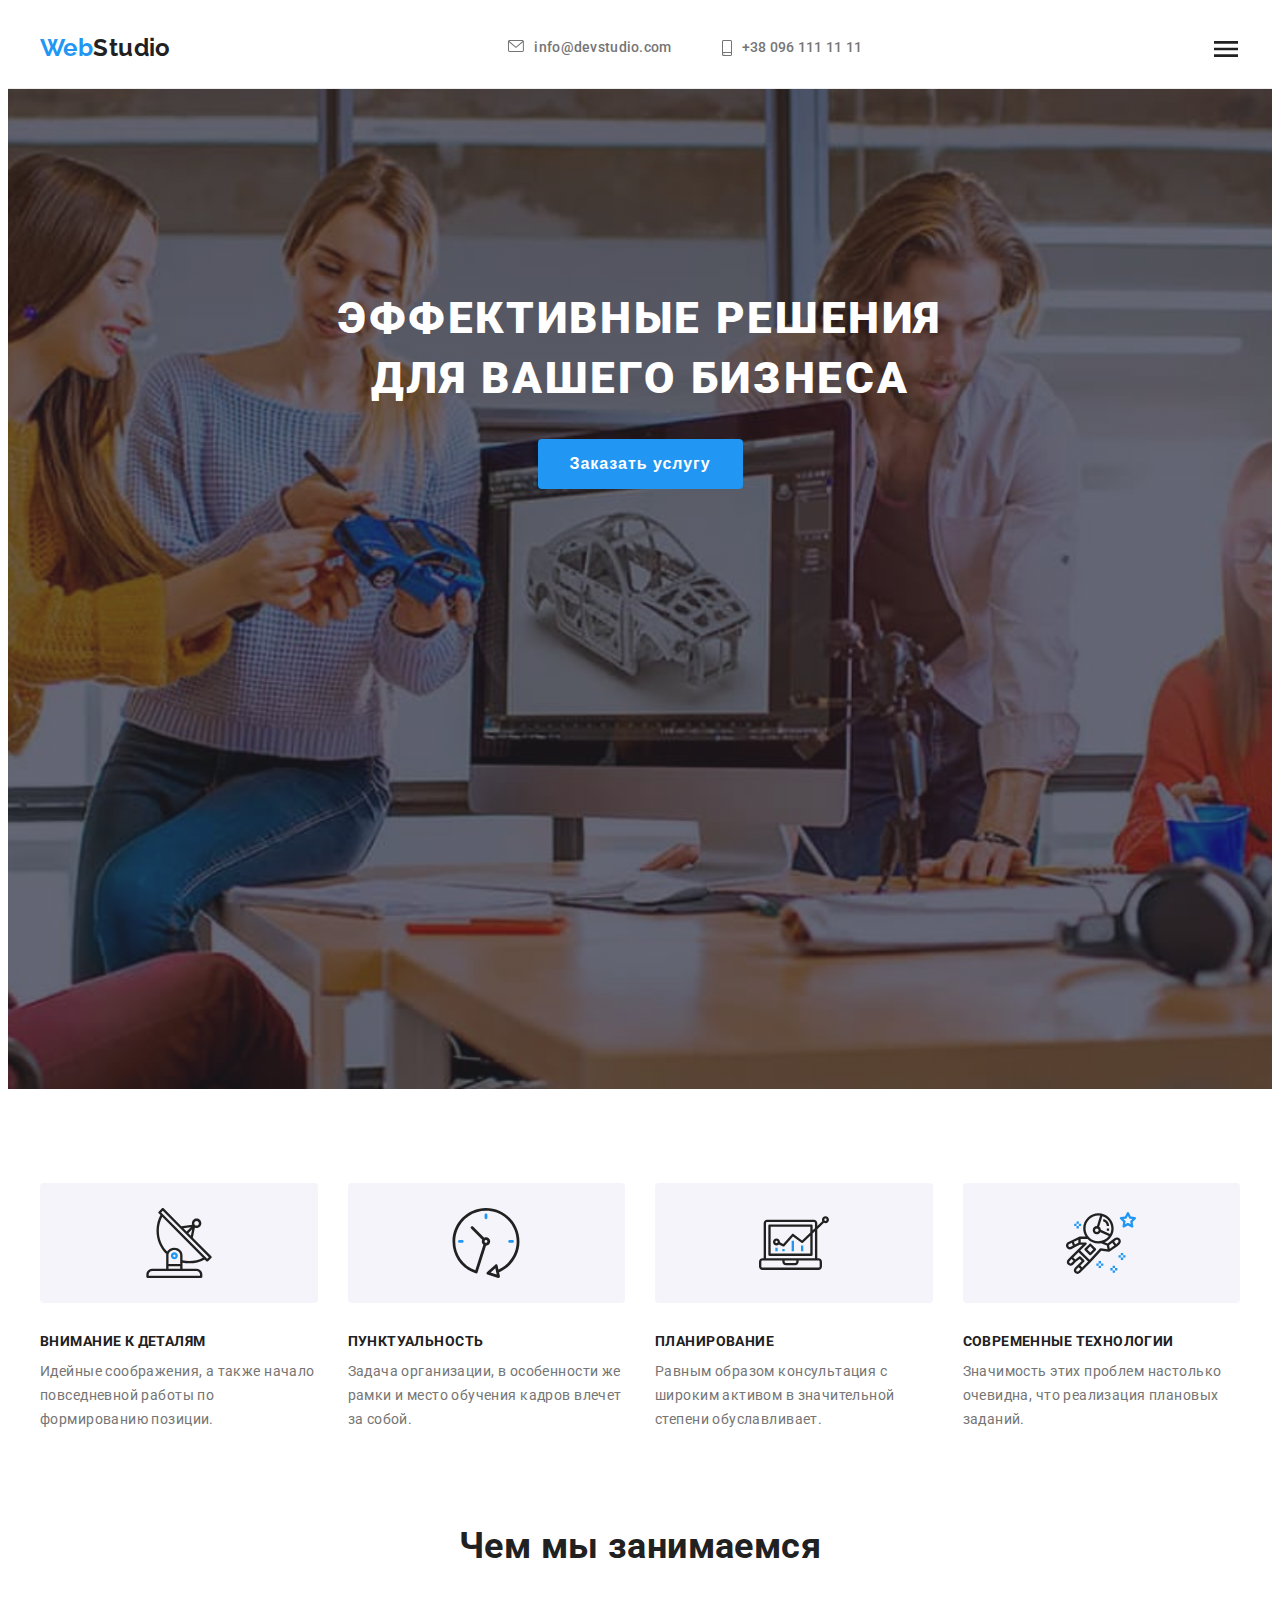
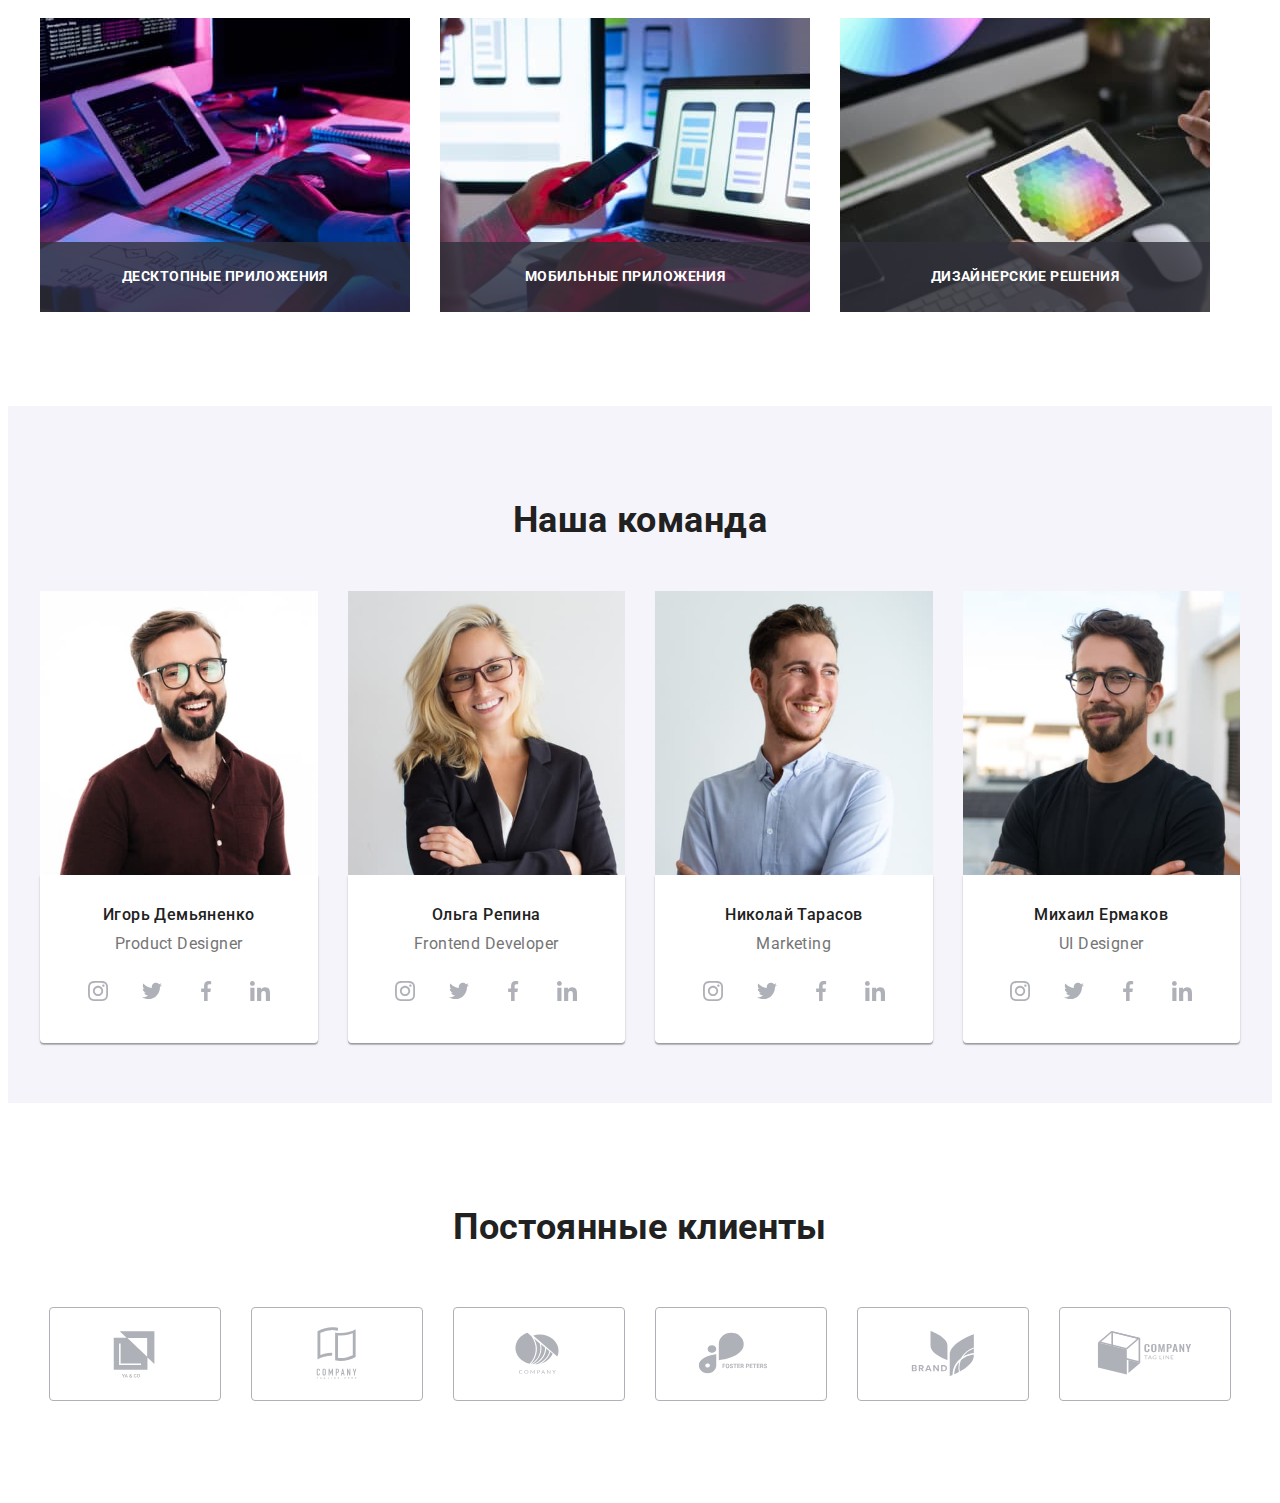
==== commit e657a710: "add mobile header" ====
--- a/index.html
+++ b/index.html
@@ -21,7 +21,7 @@
     <link rel="stylesheet" href="./css/main.min.css" />
   </head>
   <body>
-    <!--<header class="header">
+    <header class="header">
       <div class="container">
         <a class="logo nav__logo" href="./index.html"
           ><span class="web">Web</span>Studio</a
@@ -57,8 +57,53 @@
             >
           </li>
         </ul>
+        <button class="header-button" type="submit">
+         <svg class="header-icon" width="40" height="40">
+            <use href="./images/icons.svg#mobile-header-menu"></use>
+          </svg>
+        </button>
       </div>
-    </header> -->
+      <div class="mob-menu is-hidden">
+        <button class="header-close-button" type="submit">
+          
+          <svg class="close-icon" width="40" height="40">
+            <use href="./images/icons.svg#icon-close"></use>
+          </svg>
+        </button>
+        <ul class="mob-menu__list list">
+          <li class="mob-menu__item">
+            <a class="mob-menu__link current link" href="./index.html">Студия</a>
+          </li>
+          <li class="mob-menu__item">
+            <a class="mob-menu__link link" href="./portfolio.html">Портфолио</a>
+          </li>
+          <li class="mob-menu__item">
+            <a class="mob-menu__link link" href="">Контакты</a>
+          </li>
+        </ul>
+        <div class="mob-menu__contact">
+          <a class="mob-menu__tel link" href="tel:+380961111111">
+              +38 096 111 11 11</a>
+     <a class="mob-menu__mail link" href="mailto:info@devstudio.com">
+                info@devstudio.com</a>
+       </div>
+        <ul class="mob-menu__soc list">
+          <li class="mob-menu__soc-item">
+            <a class="mob-menu__soc-link" href="">Instagram</a>
+          </li>
+          <li class="mob-menu__soc-item">
+            <a class="mob-menu__soc-link" href="">Twitter</a>
+          </li>
+          <li class="mob-menu__soc-item">
+            <a class="mob-menu__soc-link" href="">Facebook</a>
+          </li>
+          <li class="mob-menu__soc-item">
+            <a class="mob-menu__soc-link" href="">LinkedIn</a>
+          </li>
+        </ul>
+      
+      </div>
+    </header>
     <main>
       <!--section_1-->
       <section class="hero section">
@@ -476,7 +521,7 @@
               </a>
             </li>
           </ul>
-        </div>
+          </div>
       </section>
     </main>
     <!---- <footer class="footer">
@@ -571,7 +616,7 @@
       <div class="modal">
         <button type="button" class="modal-close-button" data-modal-close>
           <svg class="close-icon" width="30" height="30">
-            <use href="./images/icons.svg#icon-close-black-18dp-2-1"></use>
+            <use href="./images/icons.svg#icon-close"></use>
           </svg>
         </button>
         <p class="modal-title">Оставьте свои данные, мы вам перезвоним</p>
@@ -657,5 +702,6 @@
       </div>
     </div>
     <script src="./js/modal.js"></script>
+    <script src="./js/menu.js"></script>
   </body>
 </html>
--- a/css/main.min.css
+++ b/css/main.min.css
@@ -1 +1 @@
-:root{--background-color: #ffffff;--accent-color: #2196f3;--dark-background: #2f303a;--tone-color: #f5f4fa;--text-color: #212121;--dark-text: #757575;--hover-button: #188ce8;--border-header-color: #ececec;--collection-color: #eeeeee;--soc-icon: #afb1b8}.visually-hidden{position:absolute;width:1px;height:1px;margin:-1px;border:0;padding:0;white-space:nowrap;clip-path:inset(100%);clip:rect(0 0 0 0);overflow:hidden}p,h1,h2,h3{margin:0}ul{margin:0;padding-left:0}.link{text-decoration:none}.list{list-style:none;padding:0;margin:0}img{display:block;max-width:100%;height:auto;width:100%}body{background-color:var(--backgroud-color);color:var(--text-color);font-family:"Roboto",Verdana,sans-serif;font-size:14px;letter-spacing:.03em}.container{width:100%;padding:0 15px;margin:0 auto}@media screen and (min-width: 480px){.container{max-width:480px}}@media screen and (min-width: 768px){.container{max-width:768px}}@media screen and (min-width: 1200px){.container{max-width:1200px}}.header{background-color:var(--background-color);align-items:center;border-bottom:1px solid var(--border-header-color)}.header .container{display:flex}.nav{display:flex}.nav__logo{display:block;padding:26px 0 26px 0;margin-right:88px;color:var(--text-color);font-family:"Raleway",sans-serif;font-weight:700;font-size:26px;line-height:1.19;text-decoration:none}.web{color:var(--accent-color)}.menu{display:flex;flex-wrap:wrap;gap:50px}.menu .current::after{content:"";position:absolute;display:block;width:100%;height:4px;left:0;bottom:0;background-color:var(--accent-color);border-radius:2px}.menu .menu__link.current{color:var(--accent-color)}.menu__link{display:block;color:var(--text-color);font-weight:500;line-height:1.14;letter-spacing:.02em;padding-top:32px;padding-bottom:32px;transition:color 250ms cubic-bezier(0.4, 0, 0.2, 1);position:relative}.menu__link:hover,.menu__link:focus{color:var(--accent-color)}@media screen and (min-width: 1200px){.contact{display:flex;flex-wrap:wrap;gap:50px;margin-left:84px;margin-left:auto}}.contact__link{font-weight:500;line-height:1.14;letter-spacing:.02em;padding-top:32px;padding-bottom:32px;margin-left:auto;color:var(--dark-text);transition:color 250ms cubic-bezier(0.4, 0, 0.2, 1)}@media screen and (min-width: 1200px){.contact__link{display:flex}}.contact__link:hover,.contact__link:focus{color:var(--accent-color)}.contact__mail{fill:currentColor;margin-right:10px;width:16px;height:12px}.contact__tel{fill:currentColor;margin-right:10px;width:10px;height:16px}.hero{background-color:var(--dark-background);text-align:center;padding:118px 0 118px 0;background-image:linear-gradient(rgba(47, 48, 58, 0.4), rgba(47, 48, 58, 0.4)),url(../images/background_mobile.jpg);background-position:center;background-repeat:no-repeat;background-size:cover;max-width:480px;height:400px;margin:auto}@media(min-device-pixel-ratio: 2),(min-resolution: 192dpi),(min-resolution: 2dppx){.hero{background-image:linear-gradient(rgba(47, 48, 58, 0.4), rgba(47, 48, 58, 0.4)),url(../images/mobile2x.jpg)}}@media screen and (min-width: 768px){.hero{max-width:768px;background-image:linear-gradient(rgba(47, 48, 58, 0.4), rgba(47, 48, 58, 0.4)),url(../images/background_tablet.jpg)}}@media screen and (min-width: 768px)and (min-device-pixel-ratio: 2),screen and (min-width: 768px)and (min-resolution: 192dpi),screen and (min-width: 768px)and (min-resolution: 2dppx){.hero{background-image:linear-gradient(rgba(47, 48, 58, 0.4), rgba(47, 48, 58, 0.4)),url(../images/tablet2x.jpg)}}@media screen and (min-width: 1200px){.hero{padding-top:200px;padding-bottom:200px;max-width:1600px;height:600px;background-image:linear-gradient(rgba(47, 48, 58, 0.4), rgba(47, 48, 58, 0.4)),url(../images/background.jpg)}}@media screen and (min-width: 1200px)and (min-device-pixel-ratio: 2),screen and (min-width: 1200px)and (min-resolution: 192dpi),screen and (min-width: 1200px)and (min-resolution: 2dppx){.hero{background-image:linear-gradient(rgba(47, 48, 58, 0.4), rgba(47, 48, 58, 0.4)),url(../images/desktop2x.jpg)}}.hero-title{color:var(--background-color);font-weight:900;font-size:26px;line-height:1.61;letter-spacing:.06em;text-transform:uppercase;max-width:360px;margin:0 auto}@media screen and (min-width: 1200px){.hero-title{font-size:44px;line-height:1.36;max-width:696px}}.hero-button{color:var(--background-color);background-color:var(--accent-color);cursor:pointer;font-weight:700;font-size:16px;line-height:1.87;display:inline-block;align-items:center;letter-spacing:.06em;border-radius:4px;padding:10px 32px;min-width:200px;border:none;margin-top:30px;transition:background-color 250ms cubic-bezier(0.4, 0, 0.2, 1)}.hero-button:hover,.hero-button:focus{background-color:var(--hover-button)}.features{padding-top:60px;padding-bottom:60px}@media screen and (min-width: 1200px){.features{padding-top:94px;padding-bottom:94px}}.container .features-list{display:flex;flex-wrap:wrap;gap:30px;width:100%}@media screen and (min-width: 768px){.features-item{width:calc((100% - 30px)/2)}}@media screen and (min-width: 1200px){.features-item{width:calc((100% - 90px)/4)}}.features-heading{display:flex;justify-content:center;align-items:center;font-size:14px;font-weight:700;line-height:1.14;text-transform:uppercase;margin-bottom:10px}@media screen and (min-width: 1200px){.features-heading{display:inline-block}}.features-paragraph{color:var(--dark-text);line-height:1.71}.about-icon-wrap{display:flex;width:100%;height:120px;justify-content:center;align-items:center;border-radius:4px;background-color:var(--tone-color);margin-bottom:30px}.employment{padding-bottom:94px;display:none}@media screen and (min-width: 1200px){.employment{display:block}}.employment-title{font-weight:700;font-size:36px;line-height:1.16;text-align:center;margin-bottom:50px}.employment-list{display:flex}.employment-list__item{position:relative}.employment-list__item+.employment-list__item{margin-left:30px}.employment-list__name{display:flex;justify-content:center;align-items:center;font-weight:700;font-size:14px;line-height:1.14;text-align:center;text-transform:uppercase;height:70px;width:100%;position:absolute;color:var(--background-color);background-color:rgba(47,48,58,.8);bottom:0}.team{background-color:var(--tone-color);padding-bottom:60px}.team-list{background-color:var(--tone-color);display:flex;flex-wrap:wrap;gap:30px}.team-item{width:100%}@media screen and (min-width: 768px){.team-item{width:calc((100% - 30px)/2)}}@media screen and (min-width: 1200px){.team-item{width:calc((100% - 90px)/4)}}.team-header{padding:60px 0 30px 0;font-weight:700;font-size:28px;line-height:1.18;text-align:center}@media screen and (min-width: 1200px){.team-header{padding:94px 0 50px 0;font-size:36px;line-height:1.16}}.team-name{font-weight:500;font-size:16px;line-height:1.19;text-align:center;margin-bottom:10px}.team-paragraph{color:var(--dark-text);font-size:16px;line-height:1.19;text-align:center;margin-bottom:16px}.team-container{background-color:var(--background-color);box-shadow:0px 1px 3px rgba(0,0,0,.12),0px 1px 1px rgba(0,0,0,.14),0px 2px 1px rgba(0,0,0,.2);border-radius:0px 0px 4px 4px;padding-top:30px;padding-bottom:24px}@media screen and (min-width: 1200px){.team-container{padding-bottom:30px}}.masters-soc-list{display:flex;justify-content:center}.masters-soc-list .masters-soc-item:not(:last-child){margin-right:10px}.masters-soc-item{width:44px;height:44px}.masters-soc-link{display:flex;align-items:center;justify-content:center;width:100%;height:100%;border-radius:50%;fill:var(--soc-icon);transition:background-color 250ms cubic-bezier(0.4, 0, 0.2, 1),fill 250ms cubic-bezier(0.4, 0, 0.2, 1)}.masters-soc-link:hover,.masters-soc-link:focus{background-color:var(--accent-color);fill:var(--background-color)}.clients{padding:60px 0}@media screen and (min-width: 1200px){.clients{padding:94px 0}}.clients .link{display:flex;width:210px;height:92px;justify-content:center;align-items:center;border:1px solid var(--soc-icon);border-radius:4px;color:var(--soc-icon);transition:color 250ms cubic-bezier(0.4, 0, 0.2, 1),border-color 250ms cubic-bezier(0.4, 0, 0.2, 1)}@media screen and (min-width: 1200px){.clients .link{width:170px}}.clients .link:hover,.clients .link:focus{border-color:var(--accent-color);color:var(--accent-color)}.clients-title{font-size:28px;line-height:1.18;text-align:center;margin-bottom:30px}@media screen and (min-width: 1200px){.clients-title{font-size:36px;line-height:1.67;margin-bottom:50px}}.clients-list{display:flex;flex-wrap:wrap;gap:30px;justify-content:center}.clients-icon{fill:currentColor}.portfolio{padding-top:60px}@media screen and (min-width: 1200px){.portfolio{padding-top:94px}}.button-item{background-color:var(--tone-color);cursor:pointer;border:none;font-weight:500;font-size:16px;line-height:1.62;text-align:center;letter-spacing:.03em;border-radius:4px;padding:6px 22px;display:inline-block;transition:color 250ms cubic-bezier(0.4, 0, 0.2, 1),background-color 250ms cubic-bezier(0.4, 0, 0.2, 1),box-shadow 250ms cubic-bezier(0.4, 0, 0.2, 1)}.button-item:hover,.button-item:focus{color:var(--background-color);background-color:var(--accent-color);box-shadow:0px 3px 1px rgba(0,0,0,.1),0px 1px 2px rgba(0,0,0,.08),0px 2px 2px rgba(0,0,0,.12)}.button-list{display:flex;flex-wrap:wrap;gap:8px;margin-bottom:40px}@media screen and (min-width: 768px){.button-list{margin-bottom:30px;justify-content:center}}@media screen and (min-width: 1200px){.button-list{margin:bottom 50%;justify-content:center}}.collection{display:flex;flex-wrap:wrap;margin-top:-30px;margin-left:-30px}.collection-item{flex-basis:calc(100% - 30px);margin-left:30px;margin-top:30px}@media screen and (min-width: 768px){.collection-item{flex-basis:calc(50% - 30px)}}@media screen and (min-width: 1200px){.collection-item{flex-basis:calc(33.3333333333% - 30px)}}.collection-description{padding:20px 20px;padding:20px 24px;border:1px solid #eee;border-top:none}@media screen and (min-width: 768px){.collection-description{height:146px}}.img-cover{position:relative;overflow:hidden}.project-description{width:402px;font-size:18px;line-height:1.55;color:var(--background-color)}@media screen and (min-width: 768px){.project-description{width:306px}}@media screen and (min-width: 1200px){.project-description{width:322px}}.description-cover{display:flex;justify-content:center;align-items:center;position:absolute;top:0;height:100%;width:100%;background-color:rgba(33,150,243,.9);transform:translateY(100%);transition:transform 250ms cubic-bezier(0.4, 0, 0.2, 1)}.portfolio-link:hover .description-cover,.portfolio-link:focus .description-cover{transform:translateY(0)}.collection-title{color:var(--text-color);font-size:18px;line-height:2;letter-spacing:.06em}.collection-text{margin-top:4px;font-size:16px;line-height:1.88;color:var(--dark-text)}.collection-image{display:block;width:100%}.collection{padding-bottom:94px}.portfolio-link{display:block;transition:box-shadow 250ms cubic-bezier(0.4, 0, 0.2, 1),1px 4px 6px rgba(0,0,0,.16) cubic-bezier(0.4, 0, 0.2, 1)}.portfolio-link:hover,.portfolio-link:focus{box-shadow:0px 1px 1px rgba(0,0,0,.12),0px 4px 4px rgba(0,0,0,.06),1px 4px 6px rgba(0,0,0,.16)}.footer{background-color:var(--dark-background);padding:60px 0}.footer .container{align-items:baseline}.logo-footer{display:block;text-align:center;color:var(--accent-color);font-family:"Raleway",sans-serif;font-weight:700;font-size:24px;line-height:1.67;margin-bottom:20px}.footer-studio{color:var(--background-color)}.footer-contacts{display:block;text-align:center;font-style:normal;line-height:1.71;transition:color 250ms cubic-bezier(0.4, 0, 0.2, 1)}.footer-contacts:hover,.footer-contacts:focus{color:var(--accent-color)}.adress{color:var(--background-color)}.mail,.tel{color:rgba(255,255,255,.6)}.footer-list .link:not(:last-child){margin-bottom:8px}.footer-header{font-weight:700;font-size:14px;line-height:1.14;letter-spacing:.03em;text-transform:uppercase;color:var(--background-color);margin-bottom:20px}.footer-soc-list{display:flex;justify-content:center}.footer-soc-list .footer-soc-item:not(:last-child){margin-right:10px}.footer-soc-item{width:44px;height:44px}.footer-soc-link{display:flex;align-items:center;justify-content:center;width:100%;height:100%;border-radius:50%;fill:var(--background-color);background-color:rgba(255,255,255,.1);transition:background-color 250ms cubic-bezier(0.4, 0, 0.2, 1)}.footer-soc-link:hover,.footer-soc-link:focus{background-color:var(--accent-color)}.address-container{margin-right:70px}.footer-soc-container{margin-right:auto}.mailing-form{align-items:flex-end}.mailing-header{font-weight:700;font-size:14px;line-height:1.14;letter-spacing:.03em;text-transform:uppercase;color:var(--background-color);margin-bottom:20px}.mailing-input{min-width:358px;height:50px;border:1px solid rgba(255,255,255,.3);filter:drop-shadow(0px 4px 4px rgba(0, 0, 0, 0.15));border-radius:4px;background-color:rgba(0,0,0,0);outline:rgba(0,0,0,0);color:var(--background-color);padding-left:16px}.mailing-input::placeholder{font-weight:400;font-size:16px;line-height:1.25;color:rgba(255,255,255,.6)}.mailing-button{width:200px;height:50px;font-weight:700;font-size:16px;line-height:1.87;letter-spacing:.06em;box-shadow:0px 4px 4px rgba(0,0,0,.15);border-radius:4px;background-color:var(--accent-color);margin-left:12px;border:none;color:var(--background-color);fill:var(--background-color);display:flex;align-items:center;justify-content:center;cursor:pointer}.mailing-icon{margin-left:10px}.backdrop{position:fixed;top:0;left:0;width:100%;height:100%;background-color:rgba(0,0,0,.2);transition:opacity 350ms cubic-bezier(0.4, 0, 0.2, 1),visibility 350ms cubic-bezier(0.4, 0, 0.2, 1)}.modal{position:absolute;top:50%;left:50%;width:320px;height:609px;transform:translate(-50%, -50%) scale(1);background-color:var(--background-color);box-shadow:0px 1px 3px rgba(0,0,0,.12),0px 1px 1px rgba(0,0,0,.14),0px 2px 1px rgba(0,0,0,.2);border-radius:4px;transition:transform 250ms cubic-bezier(0.4, 0, 0.2, 1);padding:40px}@media screen and (min-width: 480px){.modal{width:450px;height:609px}}@media screen and (min-width: 1200px){.modal{width:528px;height:581px}}.backdrop.is-hidden .modal{transform:translate(-50%, -50%) scale(0)}.modal-close-button{position:absolute;right:8px;top:8px;display:flex;align-items:center;justify-content:center;width:30px;height:30px;border-radius:50%;border:1px solid rgba(0,0,0,.1);cursor:pointer;background-color:var(--background-color)}.close-icon{transition:fill 250ms cubic-bezier(0.4, 0, 0.2, 1)}.close-icon:hover,.close-icon:focus{fill:var(--accent-color)}.is-hidden{opacity:0;visibility:hidden;pointer-events:none}.modal-title{font-weight:700;font-size:20px;line-height:1.5;text-align:center;margin-bottom:12px}@media screen and (min-width: 1200px){.modal-title{line-height:1.15}}.modal-field{margin-bottom:10px}.modal-input{border:1px solid rgba(33,33,33,.2);border-radius:4px;width:100%;height:40px;background-color:rgba(0,0,0,0);padding-left:42px;outline:rgba(0,0,0,0);transition:border-color 250ms cubic-bezier(0.4, 0, 0.2, 1)}.modal-input:focus{border-color:var(--accent-color)}.input-icon{transition:fill 250ms cubic-bezier(0.4, 0, 0.2, 1)}.modal-input:focus+.input-icon{fill:var(--accent-color)}.modal-text{width:100%;height:120px;border:1px solid rgba(33,33,33,.2);border-radius:4px;padding:12px 16px;resize:none;outline:rgba(0,0,0,0);transition:border-color 250ms cubic-bezier(0.4, 0, 0.2, 1)}.modal-text:focus{border-color:var(--accent-color)}.modal-text::placeholder{font-size:12px;line-height:.86;letter-spacing:.01em;color:rgba(117,117,117,.5)}.modal-label{display:block;font-weight:400;font-size:12px;line-height:1.17;letter-spacing:.01em;color:var(--dark-text);margin-bottom:4px}.input-wrap{position:relative}.input-icon{position:absolute;left:12px;top:50%;transform:translateY(-50%)}.check-text{font-weight:400;font-size:7px;line-height:1.17;color:var(--dark-text);display:flex;align-items:center}@media screen and (min-width: 480px){.check-text{font-size:12px}}@media screen and (min-width: 1200px){.check-text{font-size:14px;line-height:1.71}}.check-text a{color:var(--accent-color)}.check-text span{width:16px;height:15px;border:1pt solid var(--text-color);border-radius:2px;margin-right:8px;display:flex;align-items:center;justify-content:center}.input-check:checked+.check-text span{background-color:var(--accent-color);border:none}.check-icon{fill:rgba(0,0,0,0)}.input-check:checked+.check-text .check-icon{fill:var(--background-color)}.modal-btn{display:block;color:var(--background-color);background-color:var(--accent-color);cursor:pointer;font-weight:700;font-size:16px;line-height:1.87;box-shadow:0px 4px 4px rgba(0,0,0,.15);align-items:center;letter-spacing:.06em;border-radius:4px;padding:10px 55px;min-width:200px;margin:0 auto;border:1px solid;transition:background-color 250ms cubic-bezier(0.4, 0, 0.2, 1)}.modal-btn:hover,.modal-btn:focus{background-color:var(--hover-button)}.modal-agreement{display:flex;justify-content:center;align-items:center;margin-top:20px;margin-bottom:30px}/*# sourceMappingURL=main.min.css.map */+:root{--background-color: #ffffff;--accent-color: #2196f3;--dark-background: #2f303a;--tone-color: #f5f4fa;--text-color: #212121;--dark-text: #757575;--hover-button: #188ce8;--border-header-color: #ececec;--collection-color: #eeeeee;--soc-icon: #afb1b8}.visually-hidden{position:absolute;width:1px;height:1px;margin:-1px;border:0;padding:0;white-space:nowrap;clip-path:inset(100%);clip:rect(0 0 0 0);overflow:hidden}p,h1,h2,h3{margin:0}ul{margin:0;padding-left:0}.link{text-decoration:none}.list{list-style:none;padding:0;margin:0}img{display:block;max-width:100%;height:auto;width:100%}body{background-color:var(--backgroud-color);color:var(--text-color);font-family:"Roboto",Verdana,sans-serif;font-size:14px;letter-spacing:.03em}.container{width:100%;padding:0 15px;margin:0 auto}@media screen and (min-width: 480px){.container{max-width:480px}}@media screen and (min-width: 768px){.container{max-width:768px}}@media screen and (min-width: 1200px){.container{max-width:1200px}}.header{background-color:var(--background-color);border-bottom:1px solid var(--border-header-color)}.header .container{display:flex;align-items:center}.nav{display:flex}.nav__logo{display:block;padding:16px 0 16px 0;color:var(--text-color);font-family:"Raleway",sans-serif;font-weight:700;font-size:24px;line-height:1.17;text-decoration:none}.web{color:var(--accent-color)}.menu{display:none;flex-wrap:wrap;gap:50px}.menu .current::after{content:"";position:absolute;display:block;width:100%;height:4px;left:0;bottom:0;background-color:var(--accent-color);border-radius:2px}.menu .menu__link.current{color:var(--accent-color)}.menu__link{display:block;color:var(--text-color);font-weight:500;line-height:1.14;letter-spacing:.02em;padding-top:32px;padding-bottom:32px;transition:color 250ms cubic-bezier(0.4, 0, 0.2, 1);position:relative}.menu__link:hover,.menu__link:focus{color:var(--accent-color)}.contact{display:none}@media screen and (min-width: 1200px){.contact{display:flex;flex-wrap:wrap;gap:50px;margin-left:84px;margin-left:auto}}.contact__link{font-weight:500;line-height:1.14;letter-spacing:.02em;padding-top:32px;padding-bottom:32px;margin-left:auto;color:var(--dark-text);transition:color 250ms cubic-bezier(0.4, 0, 0.2, 1)}@media screen and (min-width: 1200px){.contact__link{display:flex}}.contact__link:hover,.contact__link:focus{color:var(--accent-color)}.contact__mail{fill:currentColor;margin-right:10px;width:16px;height:12px}.contact__tel{fill:currentColor;margin-right:10px;width:10px;height:16px}.header-button{display:block;margin-left:auto;width:40px;height:40px;background-color:var(--background-color);border:none;fill:var(--text-color);align-items:center;transition:fill 250ms cubic-bezier(0.4, 0, 0.2, 1)}.header-button:hover,.header-button:focus{fill:var(--accent-color)}.mob-menu{position:fixed;z-index:2;background-color:var(--background-color);top:0;left:0;width:100vw;height:100vh;padding:21px 83px 48px 40px;display:flex;flex-direction:column;height:100%;justify-content:space-between;overflow:auto}.header-close-button{position:absolute;right:8px;top:8px;display:flex;align-items:center;justify-content:center;width:40px;height:40px;border:none;cursor:pointer;background-color:var(--background-color);margin-bottom:8px;transition:fill 250ms cubic-bezier(0.4, 0, 0.2, 1)}.header-close-button:hover,.header-close-button:focus{fill:var(--accent-color)}.mob-menu__link{color:var(--text-color);font-weight:500;font-size:40px;line-height:1.17;letter-spacing:.02em;transition:color 250ms cubic-bezier(0.4, 0, 0.2, 1)}.mob-menu__link:hover,.mob-menu__link:focus{color:var(--accent-color)}.mob-menu__item:not(:last-child){margin-bottom:32px}.mob-menu__tel{display:block;font-weight:500;font-size:34px;line-height:1.18;letter-spacing:.02em;color:var(--accent-color);margin-top:306px;margin-bottom:32px}.mob-menu__mail{display:block;font-weight:500;font-size:24px;line-height:1.17;letter-spacing:.02em;color:var(--dark-text);margin-bottom:64px}.mob-menu__soc{display:flex;flex-wrap:wrap}.mob-menu__soc-link{display:inline;font-weight:500;font-size:17px;line-height:1.22;letter-spacing:.02em;color:var(--accent-color);text-decoration:none;padding:10px 0}.mob-menu__soc-item:not(:first-child){margin-left:10px}.mob-menu__soc-item:not(:last-child):after{content:"";border-left:1px solid rgba(33,33,33,.2);margin-left:10px}.current{color:var(--accent-color)}.hero{background-color:var(--dark-background);text-align:center;padding:118px 0 118px 0;background-image:linear-gradient(rgba(47, 48, 58, 0.4), rgba(47, 48, 58, 0.4)),url(../images/background_mobile.jpg);background-position:center;background-repeat:no-repeat;background-size:cover;max-width:480px;height:400px;margin:auto}@media(min-device-pixel-ratio: 2),(min-resolution: 192dpi),(min-resolution: 2dppx){.hero{background-image:linear-gradient(rgba(47, 48, 58, 0.4), rgba(47, 48, 58, 0.4)),url(../images/mobile2x.jpg)}}@media screen and (min-width: 768px){.hero{max-width:768px;background-image:linear-gradient(rgba(47, 48, 58, 0.4), rgba(47, 48, 58, 0.4)),url(../images/background_tablet.jpg)}}@media screen and (min-width: 768px)and (min-device-pixel-ratio: 2),screen and (min-width: 768px)and (min-resolution: 192dpi),screen and (min-width: 768px)and (min-resolution: 2dppx){.hero{background-image:linear-gradient(rgba(47, 48, 58, 0.4), rgba(47, 48, 58, 0.4)),url(../images/tablet2x.jpg)}}@media screen and (min-width: 1200px){.hero{padding-top:200px;padding-bottom:200px;max-width:1600px;height:600px;background-image:linear-gradient(rgba(47, 48, 58, 0.4), rgba(47, 48, 58, 0.4)),url(../images/background.jpg)}}@media screen and (min-width: 1200px)and (min-device-pixel-ratio: 2),screen and (min-width: 1200px)and (min-resolution: 192dpi),screen and (min-width: 1200px)and (min-resolution: 2dppx){.hero{background-image:linear-gradient(rgba(47, 48, 58, 0.4), rgba(47, 48, 58, 0.4)),url(../images/desktop2x.jpg)}}.hero-title{color:var(--background-color);font-weight:900;font-size:26px;line-height:1.61;letter-spacing:.06em;text-transform:uppercase;max-width:360px;margin:0 auto}@media screen and (min-width: 1200px){.hero-title{font-size:44px;line-height:1.36;max-width:696px}}.hero-button{color:var(--background-color);background-color:var(--accent-color);cursor:pointer;font-weight:700;font-size:16px;line-height:1.87;display:inline-block;align-items:center;letter-spacing:.06em;border-radius:4px;padding:10px 32px;min-width:200px;border:none;margin-top:30px;transition:background-color 250ms cubic-bezier(0.4, 0, 0.2, 1)}.hero-button:hover,.hero-button:focus{background-color:var(--hover-button)}.features{padding-top:60px;padding-bottom:60px}@media screen and (min-width: 1200px){.features{padding-top:94px;padding-bottom:94px}}.container .features-list{display:flex;flex-wrap:wrap;gap:30px;width:100%}@media screen and (min-width: 768px){.features-item{width:calc((100% - 30px)/2)}}@media screen and (min-width: 1200px){.features-item{width:calc((100% - 90px)/4)}}.features-heading{display:flex;justify-content:center;align-items:center;font-size:14px;font-weight:700;line-height:1.14;text-transform:uppercase;margin-bottom:10px}@media screen and (min-width: 1200px){.features-heading{display:inline-block}}.features-paragraph{color:var(--dark-text);line-height:1.71}.about-icon-wrap{display:flex;width:100%;height:120px;justify-content:center;align-items:center;border-radius:4px;background-color:var(--tone-color);margin-bottom:30px}.employment{padding-bottom:94px;display:none}@media screen and (min-width: 1200px){.employment{display:block}}.employment-title{font-weight:700;font-size:36px;line-height:1.16;text-align:center;margin-bottom:50px}.employment-list{display:flex}.employment-list__item{position:relative}.employment-list__item+.employment-list__item{margin-left:30px}.employment-list__name{display:flex;justify-content:center;align-items:center;font-weight:700;font-size:14px;line-height:1.14;text-align:center;text-transform:uppercase;height:70px;width:100%;position:absolute;color:var(--background-color);background-color:rgba(47,48,58,.8);bottom:0}.team{background-color:var(--tone-color);padding-bottom:60px}.team-list{background-color:var(--tone-color);display:flex;flex-wrap:wrap;gap:30px}.team-item{width:100%}@media screen and (min-width: 768px){.team-item{width:calc((100% - 30px)/2)}}@media screen and (min-width: 1200px){.team-item{width:calc((100% - 90px)/4)}}.team-header{padding:60px 0 30px 0;font-weight:700;font-size:28px;line-height:1.18;text-align:center}@media screen and (min-width: 1200px){.team-header{padding:94px 0 50px 0;font-size:36px;line-height:1.16}}.team-name{font-weight:500;font-size:16px;line-height:1.19;text-align:center;margin-bottom:10px}.team-paragraph{color:var(--dark-text);font-size:16px;line-height:1.19;text-align:center;margin-bottom:16px}.team-container{background-color:var(--background-color);box-shadow:0px 1px 3px rgba(0,0,0,.12),0px 1px 1px rgba(0,0,0,.14),0px 2px 1px rgba(0,0,0,.2);border-radius:0px 0px 4px 4px;padding-top:30px;padding-bottom:24px}@media screen and (min-width: 1200px){.team-container{padding-bottom:30px}}.masters-soc-list{display:flex;justify-content:center}.masters-soc-list .masters-soc-item:not(:last-child){margin-right:10px}.masters-soc-item{width:44px;height:44px}.masters-soc-link{display:flex;align-items:center;justify-content:center;width:100%;height:100%;border-radius:50%;fill:var(--soc-icon);transition:background-color 250ms cubic-bezier(0.4, 0, 0.2, 1),fill 250ms cubic-bezier(0.4, 0, 0.2, 1)}.masters-soc-link:hover,.masters-soc-link:focus{background-color:var(--accent-color);fill:var(--background-color)}.clients{padding:60px 0}@media screen and (min-width: 1200px){.clients{padding:94px 0}}.clients .link{display:flex;width:210px;height:92px;justify-content:center;align-items:center;border:1px solid var(--soc-icon);border-radius:4px;color:var(--soc-icon);transition:color 250ms cubic-bezier(0.4, 0, 0.2, 1),border-color 250ms cubic-bezier(0.4, 0, 0.2, 1)}@media screen and (min-width: 1200px){.clients .link{width:170px}}.clients .link:hover,.clients .link:focus{border-color:var(--accent-color);color:var(--accent-color)}.clients-title{font-size:28px;line-height:1.18;text-align:center;margin-bottom:30px}@media screen and (min-width: 1200px){.clients-title{font-size:36px;line-height:1.67;margin-bottom:50px}}.clients-list{display:flex;flex-wrap:wrap;gap:30px;justify-content:center}.clients-icon{fill:currentColor}.portfolio{padding-top:60px}@media screen and (min-width: 1200px){.portfolio{padding-top:94px}}.button-item{background-color:var(--tone-color);cursor:pointer;border:none;font-weight:500;font-size:16px;line-height:1.62;text-align:center;letter-spacing:.03em;border-radius:4px;padding:6px 22px;display:inline-block;transition:color 250ms cubic-bezier(0.4, 0, 0.2, 1),background-color 250ms cubic-bezier(0.4, 0, 0.2, 1),box-shadow 250ms cubic-bezier(0.4, 0, 0.2, 1)}.button-item:hover,.button-item:focus{color:var(--background-color);background-color:var(--accent-color);box-shadow:0px 3px 1px rgba(0,0,0,.1),0px 1px 2px rgba(0,0,0,.08),0px 2px 2px rgba(0,0,0,.12)}.button-list{display:flex;flex-wrap:wrap;gap:8px;margin-bottom:40px}@media screen and (min-width: 768px){.button-list{margin-bottom:30px;justify-content:center}}@media screen and (min-width: 1200px){.button-list{margin:bottom 50%;justify-content:center}}.collection{display:flex;flex-wrap:wrap;margin-top:-30px;margin-left:-30px}.collection-item{flex-basis:calc(100% - 30px);margin-left:30px;margin-top:30px}@media screen and (min-width: 768px){.collection-item{flex-basis:calc(50% - 30px)}}@media screen and (min-width: 1200px){.collection-item{flex-basis:calc(33.3333333333% - 30px)}}.collection-description{padding:20px 20px;padding:20px 24px;border:1px solid #eee;border-top:none}@media screen and (min-width: 768px){.collection-description{height:146px}}.img-cover{position:relative;overflow:hidden}.project-description{width:402px;font-size:18px;line-height:1.55;color:var(--background-color)}@media screen and (min-width: 768px){.project-description{width:306px}}@media screen and (min-width: 1200px){.project-description{width:322px}}.description-cover{display:flex;justify-content:center;align-items:center;position:absolute;top:0;height:100%;width:100%;background-color:rgba(33,150,243,.9);transform:translateY(100%);transition:transform 250ms cubic-bezier(0.4, 0, 0.2, 1)}.portfolio-link:hover .description-cover,.portfolio-link:focus .description-cover{transform:translateY(0)}.collection-title{color:var(--text-color);font-size:18px;line-height:2;letter-spacing:.06em}.collection-text{margin-top:4px;font-size:16px;line-height:1.88;color:var(--dark-text)}.collection-image{display:block;width:100%}.collection{padding-bottom:94px}.portfolio-link{display:block;transition:box-shadow 250ms cubic-bezier(0.4, 0, 0.2, 1),1px 4px 6px rgba(0,0,0,.16) cubic-bezier(0.4, 0, 0.2, 1)}.portfolio-link:hover,.portfolio-link:focus{box-shadow:0px 1px 1px rgba(0,0,0,.12),0px 4px 4px rgba(0,0,0,.06),1px 4px 6px rgba(0,0,0,.16)}.footer{background-color:var(--dark-background);padding:60px 0}.footer .container{align-items:baseline}.logo-footer{display:block;text-align:center;color:var(--accent-color);font-family:"Raleway",sans-serif;font-weight:700;font-size:24px;line-height:1.67;margin-bottom:20px}.footer-studio{color:var(--background-color)}.footer-contacts{display:block;text-align:center;font-style:normal;line-height:1.71;transition:color 250ms cubic-bezier(0.4, 0, 0.2, 1)}.footer-contacts:hover,.footer-contacts:focus{color:var(--accent-color)}.adress{color:var(--background-color)}.mail,.tel{color:rgba(255,255,255,.6)}.footer-list .link:not(:last-child){margin-bottom:8px}.footer-header{font-weight:700;font-size:14px;line-height:1.14;letter-spacing:.03em;text-transform:uppercase;color:var(--background-color);margin-bottom:20px}.footer-soc-list{display:flex;justify-content:center}.footer-soc-list .footer-soc-item:not(:last-child){margin-right:10px}.footer-soc-item{width:44px;height:44px}.footer-soc-link{display:flex;align-items:center;justify-content:center;width:100%;height:100%;border-radius:50%;fill:var(--background-color);background-color:rgba(255,255,255,.1);transition:background-color 250ms cubic-bezier(0.4, 0, 0.2, 1)}.footer-soc-link:hover,.footer-soc-link:focus{background-color:var(--accent-color)}.address-container{margin-right:70px}.footer-soc-container{margin-right:auto}.mailing-form{align-items:flex-end}.mailing-header{font-weight:700;font-size:14px;line-height:1.14;letter-spacing:.03em;text-transform:uppercase;color:var(--background-color);margin-bottom:20px}.mailing-input{min-width:358px;height:50px;border:1px solid rgba(255,255,255,.3);filter:drop-shadow(0px 4px 4px rgba(0, 0, 0, 0.15));border-radius:4px;background-color:rgba(0,0,0,0);outline:rgba(0,0,0,0);color:var(--background-color);padding-left:16px}.mailing-input::placeholder{font-weight:400;font-size:16px;line-height:1.25;color:rgba(255,255,255,.6)}.mailing-button{width:200px;height:50px;font-weight:700;font-size:16px;line-height:1.87;letter-spacing:.06em;box-shadow:0px 4px 4px rgba(0,0,0,.15);border-radius:4px;background-color:var(--accent-color);margin-left:12px;border:none;color:var(--background-color);fill:var(--background-color);display:flex;align-items:center;justify-content:center;cursor:pointer}.mailing-icon{margin-left:10px}.backdrop{position:fixed;top:0;left:0;width:100%;height:100%;background-color:rgba(0,0,0,.2);transition:opacity 350ms cubic-bezier(0.4, 0, 0.2, 1),visibility 350ms cubic-bezier(0.4, 0, 0.2, 1)}.modal{position:absolute;top:50%;left:50%;width:320px;height:609px;transform:translate(-50%, -50%) scale(1);background-color:var(--background-color);box-shadow:0px 1px 3px rgba(0,0,0,.12),0px 1px 1px rgba(0,0,0,.14),0px 2px 1px rgba(0,0,0,.2);border-radius:4px;transition:transform 250ms cubic-bezier(0.4, 0, 0.2, 1);padding:40px}@media screen and (min-width: 480px){.modal{width:450px;height:609px}}@media screen and (min-width: 1200px){.modal{width:528px;height:581px}}.backdrop.is-hidden .modal{transform:translate(-50%, -50%) scale(0)}.modal-close-button{position:absolute;right:8px;top:8px;display:flex;align-items:center;justify-content:center;width:30px;height:30px;border-radius:50%;border:1px solid rgba(0,0,0,.1);cursor:pointer;background-color:var(--background-color)}.close-icon{transition:fill 250ms cubic-bezier(0.4, 0, 0.2, 1)}.close-icon:hover,.close-icon:focus{fill:var(--accent-color)}.is-hidden{opacity:0;visibility:hidden;pointer-events:none}.modal-title{font-weight:700;font-size:20px;line-height:1.5;text-align:center;margin-bottom:12px}@media screen and (min-width: 1200px){.modal-title{line-height:1.15}}.modal-field{margin-bottom:10px}.modal-input{border:1px solid rgba(33,33,33,.2);border-radius:4px;width:100%;height:40px;background-color:rgba(0,0,0,0);padding-left:42px;outline:rgba(0,0,0,0);transition:border-color 250ms cubic-bezier(0.4, 0, 0.2, 1)}.modal-input:focus{border-color:var(--accent-color)}.input-icon{transition:fill 250ms cubic-bezier(0.4, 0, 0.2, 1)}.modal-input:focus+.input-icon{fill:var(--accent-color)}.modal-text{width:100%;height:120px;border:1px solid rgba(33,33,33,.2);border-radius:4px;padding:12px 16px;resize:none;outline:rgba(0,0,0,0);transition:border-color 250ms cubic-bezier(0.4, 0, 0.2, 1)}.modal-text:focus{border-color:var(--accent-color)}.modal-text::placeholder{font-size:12px;line-height:.86;letter-spacing:.01em;color:rgba(117,117,117,.5)}.modal-label{display:block;font-weight:400;font-size:12px;line-height:1.17;letter-spacing:.01em;color:var(--dark-text);margin-bottom:4px}.input-wrap{position:relative}.input-icon{position:absolute;left:12px;top:50%;transform:translateY(-50%)}.check-text{font-weight:400;font-size:7px;line-height:1.17;color:var(--dark-text);display:flex;align-items:center}@media screen and (min-width: 480px){.check-text{font-size:12px}}@media screen and (min-width: 1200px){.check-text{font-size:14px;line-height:1.71}}.check-text a{color:var(--accent-color)}.check-text span{width:16px;height:15px;border:1pt solid var(--text-color);border-radius:2px;margin-right:8px;display:flex;align-items:center;justify-content:center}.input-check:checked+.check-text span{background-color:var(--accent-color);border:none}.check-icon{fill:rgba(0,0,0,0)}.input-check:checked+.check-text .check-icon{fill:var(--background-color)}.modal-btn{display:block;color:var(--background-color);background-color:var(--accent-color);cursor:pointer;font-weight:700;font-size:16px;line-height:1.87;box-shadow:0px 4px 4px rgba(0,0,0,.15);align-items:center;letter-spacing:.06em;border-radius:4px;padding:10px 55px;min-width:200px;margin:0 auto;border:1px solid;transition:background-color 250ms cubic-bezier(0.4, 0, 0.2, 1)}.modal-btn:hover,.modal-btn:focus{background-color:var(--hover-button)}.modal-agreement{display:flex;justify-content:center;align-items:center;margin-top:20px;margin-bottom:30px}/*# sourceMappingURL=main.min.css.map */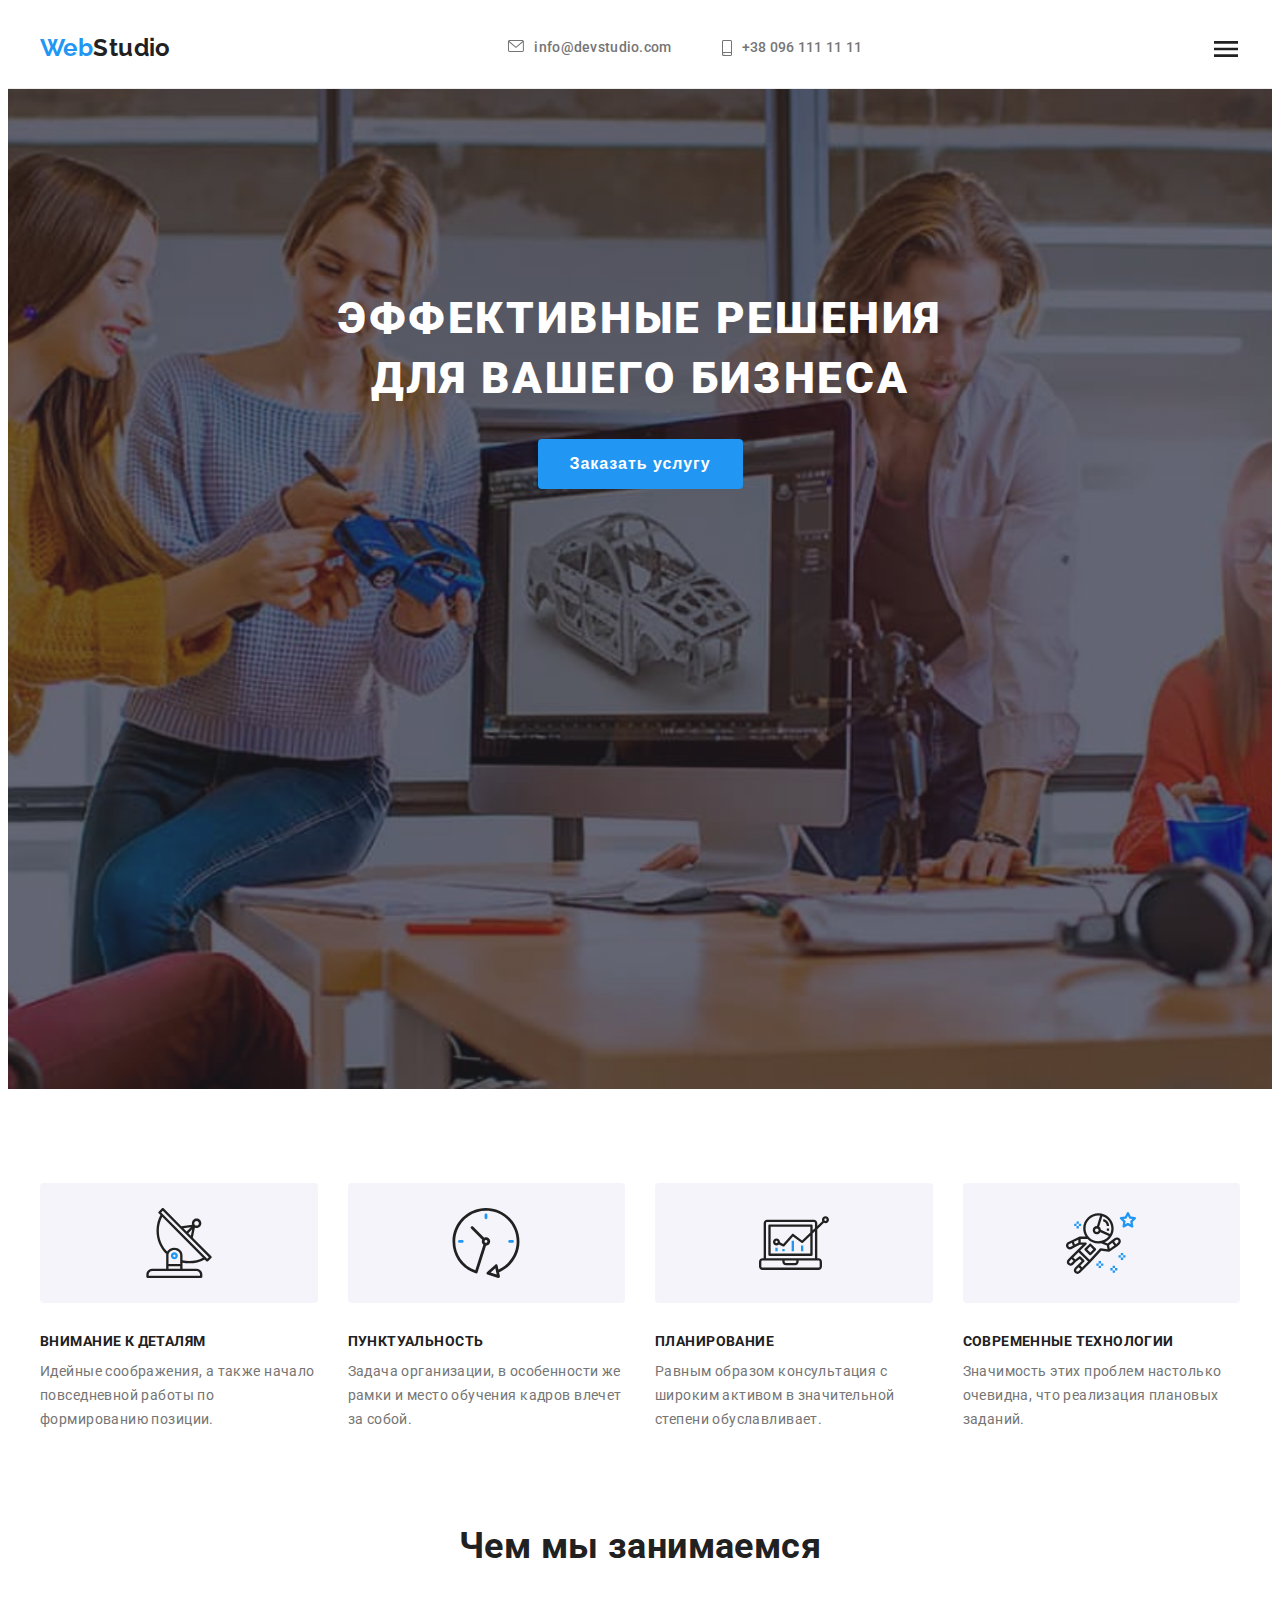
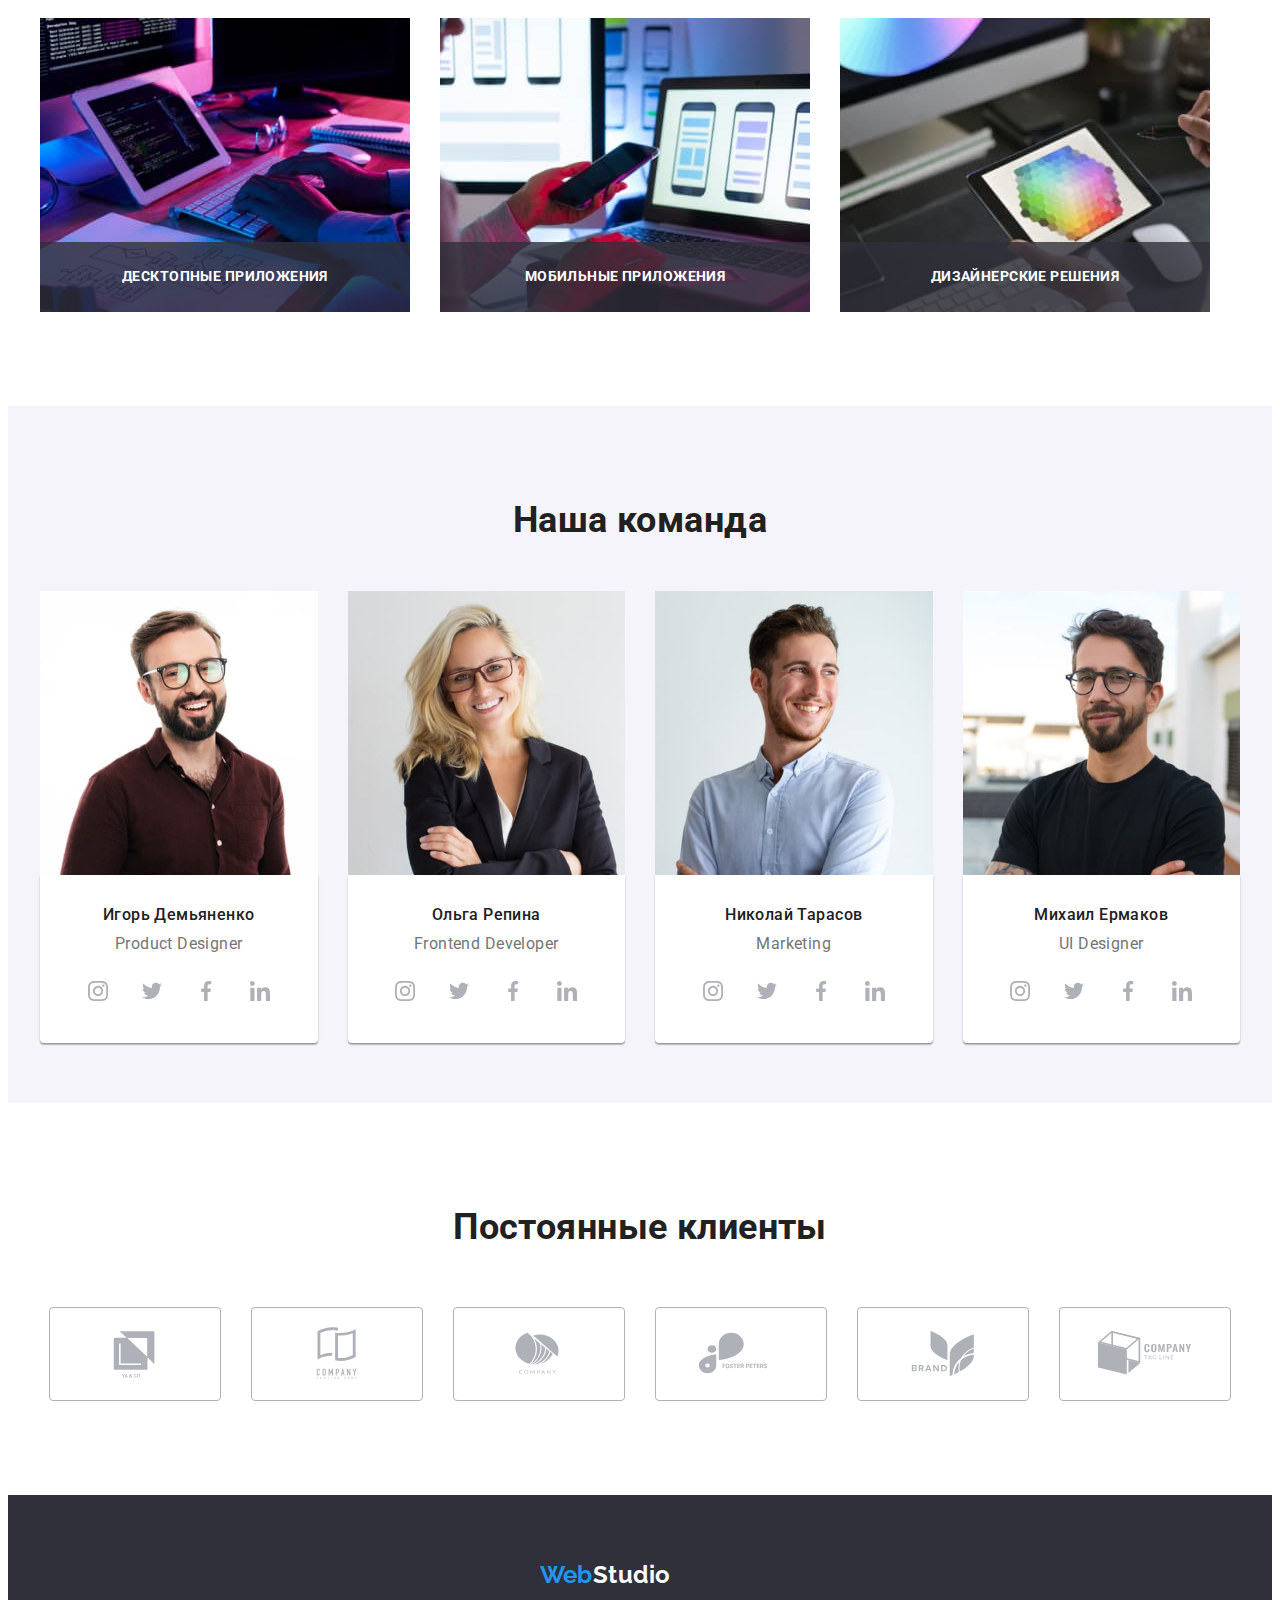
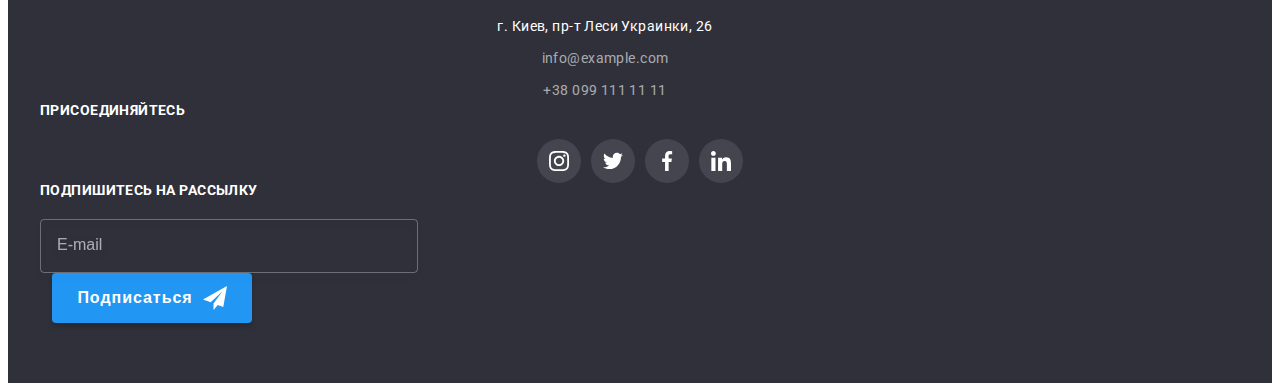
==== commit 517c7291: "add js btn" ====
--- a/index.html
+++ b/index.html
@@ -57,25 +57,24 @@
             >
           </li>
         </ul>
-        <button class="header-button" type="submit">
+        <button class="open-btn" type="submit">
          <svg class="header-icon" width="40" height="40">
             <use href="./images/icons.svg#mobile-header-menu"></use>
           </svg>
         </button>
       </div>
       <div class="mob-menu is-hidden">
-        <button class="header-close-button" type="submit">
-          
-          <svg class="close-icon" width="40" height="40">
+        <button class="close-btn" type="submit">
+           <svg class="close-icon" width="40" height="40">
             <use href="./images/icons.svg#icon-close"></use>
           </svg>
         </button>
         <ul class="mob-menu__list list">
           <li class="mob-menu__item">
-            <a class="mob-menu__link current link" href="./index.html">Студия</a>
+            <a class="mob-menu__link  current link" href="./index.html">Студия</a>
           </li>
           <li class="mob-menu__item">
-            <a class="mob-menu__link link" href="./portfolio.html">Портфолио</a>
+            <a class="mob-menu__link  link" href="./portfolio.html">Портфолио</a>
           </li>
           <li class="mob-menu__item">
             <a class="mob-menu__link link" href="">Контакты</a>
@@ -101,7 +100,6 @@
             <a class="mob-menu__soc-link" href="">LinkedIn</a>
           </li>
         </ul>
-      
       </div>
     </header>
     <main>
@@ -524,7 +522,7 @@
           </div>
       </section>
     </main>
-    <!---- <footer class="footer">
+     <footer class="footer">
       <div class="container">
         <div class="address-container">
           <a class="logo-footer link" href=""
@@ -611,7 +609,7 @@
           </form>
         </div>
       </div>
-    </footer> -->
+    </footer>
     <div class="backdrop is-hidden" data-modal>
       <div class="modal">
         <button type="button" class="modal-close-button" data-modal-close>
--- a/css/main.min.css
+++ b/css/main.min.css
@@ -1 +1 @@
-:root{--background-color: #ffffff;--accent-color: #2196f3;--dark-background: #2f303a;--tone-color: #f5f4fa;--text-color: #212121;--dark-text: #757575;--hover-button: #188ce8;--border-header-color: #ececec;--collection-color: #eeeeee;--soc-icon: #afb1b8}.visually-hidden{position:absolute;width:1px;height:1px;margin:-1px;border:0;padding:0;white-space:nowrap;clip-path:inset(100%);clip:rect(0 0 0 0);overflow:hidden}p,h1,h2,h3{margin:0}ul{margin:0;padding-left:0}.link{text-decoration:none}.list{list-style:none;padding:0;margin:0}img{display:block;max-width:100%;height:auto;width:100%}body{background-color:var(--backgroud-color);color:var(--text-color);font-family:"Roboto",Verdana,sans-serif;font-size:14px;letter-spacing:.03em}.container{width:100%;padding:0 15px;margin:0 auto}@media screen and (min-width: 480px){.container{max-width:480px}}@media screen and (min-width: 768px){.container{max-width:768px}}@media screen and (min-width: 1200px){.container{max-width:1200px}}.header{background-color:var(--background-color);border-bottom:1px solid var(--border-header-color)}.header .container{display:flex;align-items:center}.nav{display:flex}.nav__logo{display:block;padding:16px 0 16px 0;color:var(--text-color);font-family:"Raleway",sans-serif;font-weight:700;font-size:24px;line-height:1.17;text-decoration:none}.web{color:var(--accent-color)}.menu{display:none;flex-wrap:wrap;gap:50px}.menu .current::after{content:"";position:absolute;display:block;width:100%;height:4px;left:0;bottom:0;background-color:var(--accent-color);border-radius:2px}.menu .menu__link.current{color:var(--accent-color)}.menu__link{display:block;color:var(--text-color);font-weight:500;line-height:1.14;letter-spacing:.02em;padding-top:32px;padding-bottom:32px;transition:color 250ms cubic-bezier(0.4, 0, 0.2, 1);position:relative}.menu__link:hover,.menu__link:focus{color:var(--accent-color)}.contact{display:none}@media screen and (min-width: 1200px){.contact{display:flex;flex-wrap:wrap;gap:50px;margin-left:84px;margin-left:auto}}.contact__link{font-weight:500;line-height:1.14;letter-spacing:.02em;padding-top:32px;padding-bottom:32px;margin-left:auto;color:var(--dark-text);transition:color 250ms cubic-bezier(0.4, 0, 0.2, 1)}@media screen and (min-width: 1200px){.contact__link{display:flex}}.contact__link:hover,.contact__link:focus{color:var(--accent-color)}.contact__mail{fill:currentColor;margin-right:10px;width:16px;height:12px}.contact__tel{fill:currentColor;margin-right:10px;width:10px;height:16px}.header-button{display:block;margin-left:auto;width:40px;height:40px;background-color:var(--background-color);border:none;fill:var(--text-color);align-items:center;transition:fill 250ms cubic-bezier(0.4, 0, 0.2, 1)}.header-button:hover,.header-button:focus{fill:var(--accent-color)}.mob-menu{position:fixed;z-index:2;background-color:var(--background-color);top:0;left:0;width:100vw;height:100vh;padding:21px 83px 48px 40px;display:flex;flex-direction:column;height:100%;justify-content:space-between;overflow:auto}.header-close-button{position:absolute;right:8px;top:8px;display:flex;align-items:center;justify-content:center;width:40px;height:40px;border:none;cursor:pointer;background-color:var(--background-color);margin-bottom:8px;transition:fill 250ms cubic-bezier(0.4, 0, 0.2, 1)}.header-close-button:hover,.header-close-button:focus{fill:var(--accent-color)}.mob-menu__link{color:var(--text-color);font-weight:500;font-size:40px;line-height:1.17;letter-spacing:.02em;transition:color 250ms cubic-bezier(0.4, 0, 0.2, 1)}.mob-menu__link:hover,.mob-menu__link:focus{color:var(--accent-color)}.mob-menu__item:not(:last-child){margin-bottom:32px}.mob-menu__tel{display:block;font-weight:500;font-size:34px;line-height:1.18;letter-spacing:.02em;color:var(--accent-color);margin-top:306px;margin-bottom:32px}.mob-menu__mail{display:block;font-weight:500;font-size:24px;line-height:1.17;letter-spacing:.02em;color:var(--dark-text);margin-bottom:64px}.mob-menu__soc{display:flex;flex-wrap:wrap}.mob-menu__soc-link{display:inline;font-weight:500;font-size:17px;line-height:1.22;letter-spacing:.02em;color:var(--accent-color);text-decoration:none;padding:10px 0}.mob-menu__soc-item:not(:first-child){margin-left:10px}.mob-menu__soc-item:not(:last-child):after{content:"";border-left:1px solid rgba(33,33,33,.2);margin-left:10px}.current{color:var(--accent-color)}.hero{background-color:var(--dark-background);text-align:center;padding:118px 0 118px 0;background-image:linear-gradient(rgba(47, 48, 58, 0.4), rgba(47, 48, 58, 0.4)),url(../images/background_mobile.jpg);background-position:center;background-repeat:no-repeat;background-size:cover;max-width:480px;height:400px;margin:auto}@media(min-device-pixel-ratio: 2),(min-resolution: 192dpi),(min-resolution: 2dppx){.hero{background-image:linear-gradient(rgba(47, 48, 58, 0.4), rgba(47, 48, 58, 0.4)),url(../images/mobile2x.jpg)}}@media screen and (min-width: 768px){.hero{max-width:768px;background-image:linear-gradient(rgba(47, 48, 58, 0.4), rgba(47, 48, 58, 0.4)),url(../images/background_tablet.jpg)}}@media screen and (min-width: 768px)and (min-device-pixel-ratio: 2),screen and (min-width: 768px)and (min-resolution: 192dpi),screen and (min-width: 768px)and (min-resolution: 2dppx){.hero{background-image:linear-gradient(rgba(47, 48, 58, 0.4), rgba(47, 48, 58, 0.4)),url(../images/tablet2x.jpg)}}@media screen and (min-width: 1200px){.hero{padding-top:200px;padding-bottom:200px;max-width:1600px;height:600px;background-image:linear-gradient(rgba(47, 48, 58, 0.4), rgba(47, 48, 58, 0.4)),url(../images/background.jpg)}}@media screen and (min-width: 1200px)and (min-device-pixel-ratio: 2),screen and (min-width: 1200px)and (min-resolution: 192dpi),screen and (min-width: 1200px)and (min-resolution: 2dppx){.hero{background-image:linear-gradient(rgba(47, 48, 58, 0.4), rgba(47, 48, 58, 0.4)),url(../images/desktop2x.jpg)}}.hero-title{color:var(--background-color);font-weight:900;font-size:26px;line-height:1.61;letter-spacing:.06em;text-transform:uppercase;max-width:360px;margin:0 auto}@media screen and (min-width: 1200px){.hero-title{font-size:44px;line-height:1.36;max-width:696px}}.hero-button{color:var(--background-color);background-color:var(--accent-color);cursor:pointer;font-weight:700;font-size:16px;line-height:1.87;display:inline-block;align-items:center;letter-spacing:.06em;border-radius:4px;padding:10px 32px;min-width:200px;border:none;margin-top:30px;transition:background-color 250ms cubic-bezier(0.4, 0, 0.2, 1)}.hero-button:hover,.hero-button:focus{background-color:var(--hover-button)}.features{padding-top:60px;padding-bottom:60px}@media screen and (min-width: 1200px){.features{padding-top:94px;padding-bottom:94px}}.container .features-list{display:flex;flex-wrap:wrap;gap:30px;width:100%}@media screen and (min-width: 768px){.features-item{width:calc((100% - 30px)/2)}}@media screen and (min-width: 1200px){.features-item{width:calc((100% - 90px)/4)}}.features-heading{display:flex;justify-content:center;align-items:center;font-size:14px;font-weight:700;line-height:1.14;text-transform:uppercase;margin-bottom:10px}@media screen and (min-width: 1200px){.features-heading{display:inline-block}}.features-paragraph{color:var(--dark-text);line-height:1.71}.about-icon-wrap{display:flex;width:100%;height:120px;justify-content:center;align-items:center;border-radius:4px;background-color:var(--tone-color);margin-bottom:30px}.employment{padding-bottom:94px;display:none}@media screen and (min-width: 1200px){.employment{display:block}}.employment-title{font-weight:700;font-size:36px;line-height:1.16;text-align:center;margin-bottom:50px}.employment-list{display:flex}.employment-list__item{position:relative}.employment-list__item+.employment-list__item{margin-left:30px}.employment-list__name{display:flex;justify-content:center;align-items:center;font-weight:700;font-size:14px;line-height:1.14;text-align:center;text-transform:uppercase;height:70px;width:100%;position:absolute;color:var(--background-color);background-color:rgba(47,48,58,.8);bottom:0}.team{background-color:var(--tone-color);padding-bottom:60px}.team-list{background-color:var(--tone-color);display:flex;flex-wrap:wrap;gap:30px}.team-item{width:100%}@media screen and (min-width: 768px){.team-item{width:calc((100% - 30px)/2)}}@media screen and (min-width: 1200px){.team-item{width:calc((100% - 90px)/4)}}.team-header{padding:60px 0 30px 0;font-weight:700;font-size:28px;line-height:1.18;text-align:center}@media screen and (min-width: 1200px){.team-header{padding:94px 0 50px 0;font-size:36px;line-height:1.16}}.team-name{font-weight:500;font-size:16px;line-height:1.19;text-align:center;margin-bottom:10px}.team-paragraph{color:var(--dark-text);font-size:16px;line-height:1.19;text-align:center;margin-bottom:16px}.team-container{background-color:var(--background-color);box-shadow:0px 1px 3px rgba(0,0,0,.12),0px 1px 1px rgba(0,0,0,.14),0px 2px 1px rgba(0,0,0,.2);border-radius:0px 0px 4px 4px;padding-top:30px;padding-bottom:24px}@media screen and (min-width: 1200px){.team-container{padding-bottom:30px}}.masters-soc-list{display:flex;justify-content:center}.masters-soc-list .masters-soc-item:not(:last-child){margin-right:10px}.masters-soc-item{width:44px;height:44px}.masters-soc-link{display:flex;align-items:center;justify-content:center;width:100%;height:100%;border-radius:50%;fill:var(--soc-icon);transition:background-color 250ms cubic-bezier(0.4, 0, 0.2, 1),fill 250ms cubic-bezier(0.4, 0, 0.2, 1)}.masters-soc-link:hover,.masters-soc-link:focus{background-color:var(--accent-color);fill:var(--background-color)}.clients{padding:60px 0}@media screen and (min-width: 1200px){.clients{padding:94px 0}}.clients .link{display:flex;width:210px;height:92px;justify-content:center;align-items:center;border:1px solid var(--soc-icon);border-radius:4px;color:var(--soc-icon);transition:color 250ms cubic-bezier(0.4, 0, 0.2, 1),border-color 250ms cubic-bezier(0.4, 0, 0.2, 1)}@media screen and (min-width: 1200px){.clients .link{width:170px}}.clients .link:hover,.clients .link:focus{border-color:var(--accent-color);color:var(--accent-color)}.clients-title{font-size:28px;line-height:1.18;text-align:center;margin-bottom:30px}@media screen and (min-width: 1200px){.clients-title{font-size:36px;line-height:1.67;margin-bottom:50px}}.clients-list{display:flex;flex-wrap:wrap;gap:30px;justify-content:center}.clients-icon{fill:currentColor}.portfolio{padding-top:60px}@media screen and (min-width: 1200px){.portfolio{padding-top:94px}}.button-item{background-color:var(--tone-color);cursor:pointer;border:none;font-weight:500;font-size:16px;line-height:1.62;text-align:center;letter-spacing:.03em;border-radius:4px;padding:6px 22px;display:inline-block;transition:color 250ms cubic-bezier(0.4, 0, 0.2, 1),background-color 250ms cubic-bezier(0.4, 0, 0.2, 1),box-shadow 250ms cubic-bezier(0.4, 0, 0.2, 1)}.button-item:hover,.button-item:focus{color:var(--background-color);background-color:var(--accent-color);box-shadow:0px 3px 1px rgba(0,0,0,.1),0px 1px 2px rgba(0,0,0,.08),0px 2px 2px rgba(0,0,0,.12)}.button-list{display:flex;flex-wrap:wrap;gap:8px;margin-bottom:40px}@media screen and (min-width: 768px){.button-list{margin-bottom:30px;justify-content:center}}@media screen and (min-width: 1200px){.button-list{margin:bottom 50%;justify-content:center}}.collection{display:flex;flex-wrap:wrap;margin-top:-30px;margin-left:-30px}.collection-item{flex-basis:calc(100% - 30px);margin-left:30px;margin-top:30px}@media screen and (min-width: 768px){.collection-item{flex-basis:calc(50% - 30px)}}@media screen and (min-width: 1200px){.collection-item{flex-basis:calc(33.3333333333% - 30px)}}.collection-description{padding:20px 20px;padding:20px 24px;border:1px solid #eee;border-top:none}@media screen and (min-width: 768px){.collection-description{height:146px}}.img-cover{position:relative;overflow:hidden}.project-description{width:402px;font-size:18px;line-height:1.55;color:var(--background-color)}@media screen and (min-width: 768px){.project-description{width:306px}}@media screen and (min-width: 1200px){.project-description{width:322px}}.description-cover{display:flex;justify-content:center;align-items:center;position:absolute;top:0;height:100%;width:100%;background-color:rgba(33,150,243,.9);transform:translateY(100%);transition:transform 250ms cubic-bezier(0.4, 0, 0.2, 1)}.portfolio-link:hover .description-cover,.portfolio-link:focus .description-cover{transform:translateY(0)}.collection-title{color:var(--text-color);font-size:18px;line-height:2;letter-spacing:.06em}.collection-text{margin-top:4px;font-size:16px;line-height:1.88;color:var(--dark-text)}.collection-image{display:block;width:100%}.collection{padding-bottom:94px}.portfolio-link{display:block;transition:box-shadow 250ms cubic-bezier(0.4, 0, 0.2, 1),1px 4px 6px rgba(0,0,0,.16) cubic-bezier(0.4, 0, 0.2, 1)}.portfolio-link:hover,.portfolio-link:focus{box-shadow:0px 1px 1px rgba(0,0,0,.12),0px 4px 4px rgba(0,0,0,.06),1px 4px 6px rgba(0,0,0,.16)}.footer{background-color:var(--dark-background);padding:60px 0}.footer .container{align-items:baseline}.logo-footer{display:block;text-align:center;color:var(--accent-color);font-family:"Raleway",sans-serif;font-weight:700;font-size:24px;line-height:1.67;margin-bottom:20px}.footer-studio{color:var(--background-color)}.footer-contacts{display:block;text-align:center;font-style:normal;line-height:1.71;transition:color 250ms cubic-bezier(0.4, 0, 0.2, 1)}.footer-contacts:hover,.footer-contacts:focus{color:var(--accent-color)}.adress{color:var(--background-color)}.mail,.tel{color:rgba(255,255,255,.6)}.footer-list .link:not(:last-child){margin-bottom:8px}.footer-header{font-weight:700;font-size:14px;line-height:1.14;letter-spacing:.03em;text-transform:uppercase;color:var(--background-color);margin-bottom:20px}.footer-soc-list{display:flex;justify-content:center}.footer-soc-list .footer-soc-item:not(:last-child){margin-right:10px}.footer-soc-item{width:44px;height:44px}.footer-soc-link{display:flex;align-items:center;justify-content:center;width:100%;height:100%;border-radius:50%;fill:var(--background-color);background-color:rgba(255,255,255,.1);transition:background-color 250ms cubic-bezier(0.4, 0, 0.2, 1)}.footer-soc-link:hover,.footer-soc-link:focus{background-color:var(--accent-color)}.address-container{margin-right:70px}.footer-soc-container{margin-right:auto}.mailing-form{align-items:flex-end}.mailing-header{font-weight:700;font-size:14px;line-height:1.14;letter-spacing:.03em;text-transform:uppercase;color:var(--background-color);margin-bottom:20px}.mailing-input{min-width:358px;height:50px;border:1px solid rgba(255,255,255,.3);filter:drop-shadow(0px 4px 4px rgba(0, 0, 0, 0.15));border-radius:4px;background-color:rgba(0,0,0,0);outline:rgba(0,0,0,0);color:var(--background-color);padding-left:16px}.mailing-input::placeholder{font-weight:400;font-size:16px;line-height:1.25;color:rgba(255,255,255,.6)}.mailing-button{width:200px;height:50px;font-weight:700;font-size:16px;line-height:1.87;letter-spacing:.06em;box-shadow:0px 4px 4px rgba(0,0,0,.15);border-radius:4px;background-color:var(--accent-color);margin-left:12px;border:none;color:var(--background-color);fill:var(--background-color);display:flex;align-items:center;justify-content:center;cursor:pointer}.mailing-icon{margin-left:10px}.backdrop{position:fixed;top:0;left:0;width:100%;height:100%;background-color:rgba(0,0,0,.2);transition:opacity 350ms cubic-bezier(0.4, 0, 0.2, 1),visibility 350ms cubic-bezier(0.4, 0, 0.2, 1)}.modal{position:absolute;top:50%;left:50%;width:320px;height:609px;transform:translate(-50%, -50%) scale(1);background-color:var(--background-color);box-shadow:0px 1px 3px rgba(0,0,0,.12),0px 1px 1px rgba(0,0,0,.14),0px 2px 1px rgba(0,0,0,.2);border-radius:4px;transition:transform 250ms cubic-bezier(0.4, 0, 0.2, 1);padding:40px}@media screen and (min-width: 480px){.modal{width:450px;height:609px}}@media screen and (min-width: 1200px){.modal{width:528px;height:581px}}.backdrop.is-hidden .modal{transform:translate(-50%, -50%) scale(0)}.modal-close-button{position:absolute;right:8px;top:8px;display:flex;align-items:center;justify-content:center;width:30px;height:30px;border-radius:50%;border:1px solid rgba(0,0,0,.1);cursor:pointer;background-color:var(--background-color)}.close-icon{transition:fill 250ms cubic-bezier(0.4, 0, 0.2, 1)}.close-icon:hover,.close-icon:focus{fill:var(--accent-color)}.is-hidden{opacity:0;visibility:hidden;pointer-events:none}.modal-title{font-weight:700;font-size:20px;line-height:1.5;text-align:center;margin-bottom:12px}@media screen and (min-width: 1200px){.modal-title{line-height:1.15}}.modal-field{margin-bottom:10px}.modal-input{border:1px solid rgba(33,33,33,.2);border-radius:4px;width:100%;height:40px;background-color:rgba(0,0,0,0);padding-left:42px;outline:rgba(0,0,0,0);transition:border-color 250ms cubic-bezier(0.4, 0, 0.2, 1)}.modal-input:focus{border-color:var(--accent-color)}.input-icon{transition:fill 250ms cubic-bezier(0.4, 0, 0.2, 1)}.modal-input:focus+.input-icon{fill:var(--accent-color)}.modal-text{width:100%;height:120px;border:1px solid rgba(33,33,33,.2);border-radius:4px;padding:12px 16px;resize:none;outline:rgba(0,0,0,0);transition:border-color 250ms cubic-bezier(0.4, 0, 0.2, 1)}.modal-text:focus{border-color:var(--accent-color)}.modal-text::placeholder{font-size:12px;line-height:.86;letter-spacing:.01em;color:rgba(117,117,117,.5)}.modal-label{display:block;font-weight:400;font-size:12px;line-height:1.17;letter-spacing:.01em;color:var(--dark-text);margin-bottom:4px}.input-wrap{position:relative}.input-icon{position:absolute;left:12px;top:50%;transform:translateY(-50%)}.check-text{font-weight:400;font-size:7px;line-height:1.17;color:var(--dark-text);display:flex;align-items:center}@media screen and (min-width: 480px){.check-text{font-size:12px}}@media screen and (min-width: 1200px){.check-text{font-size:14px;line-height:1.71}}.check-text a{color:var(--accent-color)}.check-text span{width:16px;height:15px;border:1pt solid var(--text-color);border-radius:2px;margin-right:8px;display:flex;align-items:center;justify-content:center}.input-check:checked+.check-text span{background-color:var(--accent-color);border:none}.check-icon{fill:rgba(0,0,0,0)}.input-check:checked+.check-text .check-icon{fill:var(--background-color)}.modal-btn{display:block;color:var(--background-color);background-color:var(--accent-color);cursor:pointer;font-weight:700;font-size:16px;line-height:1.87;box-shadow:0px 4px 4px rgba(0,0,0,.15);align-items:center;letter-spacing:.06em;border-radius:4px;padding:10px 55px;min-width:200px;margin:0 auto;border:1px solid;transition:background-color 250ms cubic-bezier(0.4, 0, 0.2, 1)}.modal-btn:hover,.modal-btn:focus{background-color:var(--hover-button)}.modal-agreement{display:flex;justify-content:center;align-items:center;margin-top:20px;margin-bottom:30px}/*# sourceMappingURL=main.min.css.map */+:root{--background-color: #ffffff;--accent-color: #2196f3;--dark-background: #2f303a;--tone-color: #f5f4fa;--text-color: #212121;--dark-text: #757575;--hover-button: #188ce8;--border-header-color: #ececec;--collection-color: #eeeeee;--soc-icon: #afb1b8}.visually-hidden{position:absolute;width:1px;height:1px;margin:-1px;border:0;padding:0;white-space:nowrap;clip-path:inset(100%);clip:rect(0 0 0 0);overflow:hidden}p,h1,h2,h3{margin:0}ul{margin:0;padding-left:0}.link{text-decoration:none}.list{list-style:none;padding:0;margin:0}img{display:block;max-width:100%;height:auto;width:100%}body{background-color:var(--backgroud-color);color:var(--text-color);font-family:"Roboto",Verdana,sans-serif;font-size:14px;letter-spacing:.03em}.container{width:100%;padding:0 15px;margin:0 auto}@media screen and (min-width: 480px){.container{max-width:480px}}@media screen and (min-width: 768px){.container{max-width:768px}}@media screen and (min-width: 1200px){.container{max-width:1200px}}.header{background-color:var(--background-color);border-bottom:1px solid var(--border-header-color)}.header .container{display:flex;align-items:center}.nav{display:flex}.nav__logo{display:block;padding:16px 0 16px 0;color:var(--text-color);font-family:"Raleway",sans-serif;font-weight:700;font-size:24px;line-height:1.17;text-decoration:none}.web{color:var(--accent-color)}.menu{display:none;flex-wrap:wrap;gap:50px}.menu .current::after{content:"";position:absolute;display:block;width:100%;height:4px;left:0;bottom:0;background-color:var(--accent-color);border-radius:2px}.menu .menu__link.current{color:var(--accent-color)}.menu__link{display:block;color:var(--text-color);font-weight:500;line-height:1.14;letter-spacing:.02em;padding-top:32px;padding-bottom:32px;transition:color 250ms cubic-bezier(0.4, 0, 0.2, 1);position:relative}.menu__link:hover,.menu__link:focus{color:var(--accent-color)}.contact{display:none}@media screen and (min-width: 1200px){.contact{display:flex;flex-wrap:wrap;gap:50px;margin-left:84px;margin-left:auto}}.contact__link{font-weight:500;line-height:1.14;letter-spacing:.02em;padding-top:32px;padding-bottom:32px;margin-left:auto;color:var(--dark-text);transition:color 250ms cubic-bezier(0.4, 0, 0.2, 1)}@media screen and (min-width: 1200px){.contact__link{display:flex}}.contact__link:hover,.contact__link:focus{color:var(--accent-color)}.contact__mail{fill:currentColor;margin-right:10px;width:16px;height:12px}.contact__tel{fill:currentColor;margin-right:10px;width:10px;height:16px}.open-btn{display:block;margin-left:auto;width:40px;height:40px;background-color:var(--background-color);border:none;fill:var(--text-color);align-items:center;transition:fill 250ms cubic-bezier(0.4, 0, 0.2, 1)}.open-btn:hover,.open-btn:focus{fill:var(--accent-color)}.mob-menu{position:fixed;z-index:2;background-color:var(--background-color);top:0;left:0;width:100vw;height:100vh;padding:21px 83px 48px 40px;display:flex;flex-direction:column;height:100%;justify-content:space-between;overflow:auto}.close-btn{position:absolute;right:8px;top:8px;display:flex;align-items:center;justify-content:center;width:40px;height:40px;border:none;cursor:pointer;background-color:var(--background-color);margin-bottom:8px;transition:fill 250ms cubic-bezier(0.4, 0, 0.2, 1)}.close-btn:hover,.close-btn:focus{fill:var(--accent-color)}.mob-menu__link{color:var(--text-color);font-weight:500;font-size:40px;line-height:1.17;letter-spacing:.02em;transition:color 250ms cubic-bezier(0.4, 0, 0.2, 1)}.mob-menu__link:hover,.mob-menu__link:focus{color:var(--accent-color)}.mob-menu__item:not(:last-child){margin-bottom:32px}.mob-menu__tel{display:block;font-weight:500;font-size:34px;line-height:1.18;letter-spacing:.02em;color:var(--accent-color);margin-top:306px;margin-bottom:32px}.mob-menu__mail{display:block;font-weight:500;font-size:24px;line-height:1.17;letter-spacing:.02em;color:var(--dark-text);margin-bottom:64px}.mob-menu__soc{display:flex;flex-wrap:wrap}.mob-menu__soc-link{display:inline;font-weight:500;font-size:17px;line-height:1.22;letter-spacing:.02em;color:var(--accent-color);text-decoration:none;padding:10px 0}.mob-menu__soc-item:not(:first-child){margin-left:10px}.mob-menu__soc-item:not(:last-child):after{content:"";border-left:1px solid rgba(33,33,33,.2);margin-left:10px}.current{color:var(--accent-color)}.hero{background-color:var(--dark-background);text-align:center;padding:118px 0 118px 0;background-image:linear-gradient(rgba(47, 48, 58, 0.4), rgba(47, 48, 58, 0.4)),url(../images/background_mobile.jpg);background-position:center;background-repeat:no-repeat;background-size:cover;max-width:480px;height:400px;margin:auto}@media(min-device-pixel-ratio: 2),(min-resolution: 192dpi),(min-resolution: 2dppx){.hero{background-image:linear-gradient(rgba(47, 48, 58, 0.4), rgba(47, 48, 58, 0.4)),url(../images/mobile2x.jpg)}}@media screen and (min-width: 768px){.hero{max-width:768px;background-image:linear-gradient(rgba(47, 48, 58, 0.4), rgba(47, 48, 58, 0.4)),url(../images/background_tablet.jpg)}}@media screen and (min-width: 768px)and (min-device-pixel-ratio: 2),screen and (min-width: 768px)and (min-resolution: 192dpi),screen and (min-width: 768px)and (min-resolution: 2dppx){.hero{background-image:linear-gradient(rgba(47, 48, 58, 0.4), rgba(47, 48, 58, 0.4)),url(../images/tablet2x.jpg)}}@media screen and (min-width: 1200px){.hero{padding-top:200px;padding-bottom:200px;max-width:1600px;height:600px;background-image:linear-gradient(rgba(47, 48, 58, 0.4), rgba(47, 48, 58, 0.4)),url(../images/background.jpg)}}@media screen and (min-width: 1200px)and (min-device-pixel-ratio: 2),screen and (min-width: 1200px)and (min-resolution: 192dpi),screen and (min-width: 1200px)and (min-resolution: 2dppx){.hero{background-image:linear-gradient(rgba(47, 48, 58, 0.4), rgba(47, 48, 58, 0.4)),url(../images/desktop2x.jpg)}}.hero-title{color:var(--background-color);font-weight:900;font-size:26px;line-height:1.61;letter-spacing:.06em;text-transform:uppercase;max-width:360px;margin:0 auto}@media screen and (min-width: 1200px){.hero-title{font-size:44px;line-height:1.36;max-width:696px}}.hero-button{color:var(--background-color);background-color:var(--accent-color);cursor:pointer;font-weight:700;font-size:16px;line-height:1.87;display:inline-block;align-items:center;letter-spacing:.06em;border-radius:4px;padding:10px 32px;min-width:200px;border:none;margin-top:30px;transition:background-color 250ms cubic-bezier(0.4, 0, 0.2, 1)}.hero-button:hover,.hero-button:focus{background-color:var(--hover-button)}.features{padding-top:60px;padding-bottom:60px}@media screen and (min-width: 1200px){.features{padding-top:94px;padding-bottom:94px}}.container .features-list{display:flex;flex-wrap:wrap;gap:30px;width:100%}@media screen and (min-width: 768px){.features-item{width:calc((100% - 30px)/2)}}@media screen and (min-width: 1200px){.features-item{width:calc((100% - 90px)/4)}}.features-heading{display:flex;justify-content:center;align-items:center;font-size:14px;font-weight:700;line-height:1.14;text-transform:uppercase;margin-bottom:10px}@media screen and (min-width: 1200px){.features-heading{display:inline-block}}.features-paragraph{color:var(--dark-text);line-height:1.71}.about-icon-wrap{display:flex;width:100%;height:120px;justify-content:center;align-items:center;border-radius:4px;background-color:var(--tone-color);margin-bottom:30px}.employment{padding-bottom:94px;display:none}@media screen and (min-width: 1200px){.employment{display:block}}.employment-title{font-weight:700;font-size:36px;line-height:1.16;text-align:center;margin-bottom:50px}.employment-list{display:flex}.employment-list__item{position:relative}.employment-list__item+.employment-list__item{margin-left:30px}.employment-list__name{display:flex;justify-content:center;align-items:center;font-weight:700;font-size:14px;line-height:1.14;text-align:center;text-transform:uppercase;height:70px;width:100%;position:absolute;color:var(--background-color);background-color:rgba(47,48,58,.8);bottom:0}.team{background-color:var(--tone-color);padding-bottom:60px}.team-list{background-color:var(--tone-color);display:flex;flex-wrap:wrap;gap:30px}.team-item{width:100%}@media screen and (min-width: 768px){.team-item{width:calc((100% - 30px)/2)}}@media screen and (min-width: 1200px){.team-item{width:calc((100% - 90px)/4)}}.team-header{padding:60px 0 30px 0;font-weight:700;font-size:28px;line-height:1.18;text-align:center}@media screen and (min-width: 1200px){.team-header{padding:94px 0 50px 0;font-size:36px;line-height:1.16}}.team-name{font-weight:500;font-size:16px;line-height:1.19;text-align:center;margin-bottom:10px}.team-paragraph{color:var(--dark-text);font-size:16px;line-height:1.19;text-align:center;margin-bottom:16px}.team-container{background-color:var(--background-color);box-shadow:0px 1px 3px rgba(0,0,0,.12),0px 1px 1px rgba(0,0,0,.14),0px 2px 1px rgba(0,0,0,.2);border-radius:0px 0px 4px 4px;padding-top:30px;padding-bottom:24px}@media screen and (min-width: 1200px){.team-container{padding-bottom:30px}}.masters-soc-list{display:flex;justify-content:center}.masters-soc-list .masters-soc-item:not(:last-child){margin-right:10px}.masters-soc-item{width:44px;height:44px}.masters-soc-link{display:flex;align-items:center;justify-content:center;width:100%;height:100%;border-radius:50%;fill:var(--soc-icon);transition:background-color 250ms cubic-bezier(0.4, 0, 0.2, 1),fill 250ms cubic-bezier(0.4, 0, 0.2, 1)}.masters-soc-link:hover,.masters-soc-link:focus{background-color:var(--accent-color);fill:var(--background-color)}.clients{padding:60px 0}@media screen and (min-width: 1200px){.clients{padding:94px 0}}.clients .link{display:flex;width:210px;height:92px;justify-content:center;align-items:center;border:1px solid var(--soc-icon);border-radius:4px;color:var(--soc-icon);transition:color 250ms cubic-bezier(0.4, 0, 0.2, 1),border-color 250ms cubic-bezier(0.4, 0, 0.2, 1)}@media screen and (min-width: 1200px){.clients .link{width:170px}}.clients .link:hover,.clients .link:focus{border-color:var(--accent-color);color:var(--accent-color)}.clients-title{font-size:28px;line-height:1.18;text-align:center;margin-bottom:30px}@media screen and (min-width: 1200px){.clients-title{font-size:36px;line-height:1.67;margin-bottom:50px}}.clients-list{display:flex;flex-wrap:wrap;gap:30px;justify-content:center}.clients-icon{fill:currentColor}.portfolio{padding-top:60px}@media screen and (min-width: 1200px){.portfolio{padding-top:94px}}.button-item{background-color:var(--tone-color);cursor:pointer;border:none;font-weight:500;font-size:16px;line-height:1.62;text-align:center;letter-spacing:.03em;border-radius:4px;padding:6px 22px;display:inline-block;transition:color 250ms cubic-bezier(0.4, 0, 0.2, 1),background-color 250ms cubic-bezier(0.4, 0, 0.2, 1),box-shadow 250ms cubic-bezier(0.4, 0, 0.2, 1)}.button-item:hover,.button-item:focus{color:var(--background-color);background-color:var(--accent-color);box-shadow:0px 3px 1px rgba(0,0,0,.1),0px 1px 2px rgba(0,0,0,.08),0px 2px 2px rgba(0,0,0,.12)}.button-list{display:flex;flex-wrap:wrap;gap:8px;margin-bottom:40px}@media screen and (min-width: 768px){.button-list{margin-bottom:30px;justify-content:center}}@media screen and (min-width: 1200px){.button-list{margin:bottom 50%;justify-content:center}}.collection{display:flex;flex-wrap:wrap;margin-top:-30px;margin-left:-30px}.collection-item{flex-basis:calc(100% - 30px);margin-left:30px;margin-top:30px}@media screen and (min-width: 768px){.collection-item{flex-basis:calc(50% - 30px)}}@media screen and (min-width: 1200px){.collection-item{flex-basis:calc(33.3333333333% - 30px)}}.collection-description{padding:20px 20px;padding:20px 24px;border:1px solid #eee;border-top:none}@media screen and (min-width: 768px){.collection-description{height:146px}}.img-cover{position:relative;overflow:hidden}.project-description{width:402px;font-size:18px;line-height:1.55;color:var(--background-color)}@media screen and (min-width: 768px){.project-description{width:306px}}@media screen and (min-width: 1200px){.project-description{width:322px}}.description-cover{display:flex;justify-content:center;align-items:center;position:absolute;top:0;height:100%;width:100%;background-color:rgba(33,150,243,.9);transform:translateY(100%);transition:transform 250ms cubic-bezier(0.4, 0, 0.2, 1)}.portfolio-link:hover .description-cover,.portfolio-link:focus .description-cover{transform:translateY(0)}.collection-title{color:var(--text-color);font-size:18px;line-height:2;letter-spacing:.06em}.collection-text{margin-top:4px;font-size:16px;line-height:1.88;color:var(--dark-text)}.collection-image{display:block;width:100%}.collection{padding-bottom:94px}.portfolio-link{display:block;transition:box-shadow 250ms cubic-bezier(0.4, 0, 0.2, 1),1px 4px 6px rgba(0,0,0,.16) cubic-bezier(0.4, 0, 0.2, 1)}.portfolio-link:hover,.portfolio-link:focus{box-shadow:0px 1px 1px rgba(0,0,0,.12),0px 4px 4px rgba(0,0,0,.06),1px 4px 6px rgba(0,0,0,.16)}.footer{background-color:var(--dark-background);padding:60px 0}.footer .container{align-items:baseline}.logo-footer{display:block;text-align:center;color:var(--accent-color);font-family:"Raleway",sans-serif;font-weight:700;font-size:24px;line-height:1.67;margin-bottom:20px}.footer-studio{color:var(--background-color)}.footer-contacts{display:block;text-align:center;font-style:normal;line-height:1.71;transition:color 250ms cubic-bezier(0.4, 0, 0.2, 1)}.footer-contacts:hover,.footer-contacts:focus{color:var(--accent-color)}.adress{color:var(--background-color)}.mail,.tel{color:rgba(255,255,255,.6)}.footer-list .link:not(:last-child){margin-bottom:8px}.footer-header{font-weight:700;font-size:14px;line-height:1.14;letter-spacing:.03em;text-transform:uppercase;color:var(--background-color);margin-bottom:20px}.footer-soc-list{display:flex;justify-content:center}.footer-soc-list .footer-soc-item:not(:last-child){margin-right:10px}.footer-soc-item{width:44px;height:44px}.footer-soc-link{display:flex;align-items:center;justify-content:center;width:100%;height:100%;border-radius:50%;fill:var(--background-color);background-color:rgba(255,255,255,.1);transition:background-color 250ms cubic-bezier(0.4, 0, 0.2, 1)}.footer-soc-link:hover,.footer-soc-link:focus{background-color:var(--accent-color)}.address-container{margin-right:70px}.footer-soc-container{margin-right:auto}.mailing-form{align-items:flex-end}.mailing-header{font-weight:700;font-size:14px;line-height:1.14;letter-spacing:.03em;text-transform:uppercase;color:var(--background-color);margin-bottom:20px}.mailing-input{min-width:358px;height:50px;border:1px solid rgba(255,255,255,.3);filter:drop-shadow(0px 4px 4px rgba(0, 0, 0, 0.15));border-radius:4px;background-color:rgba(0,0,0,0);outline:rgba(0,0,0,0);color:var(--background-color);padding-left:16px}.mailing-input::placeholder{font-weight:400;font-size:16px;line-height:1.25;color:rgba(255,255,255,.6)}.mailing-button{width:200px;height:50px;font-weight:700;font-size:16px;line-height:1.87;letter-spacing:.06em;box-shadow:0px 4px 4px rgba(0,0,0,.15);border-radius:4px;background-color:var(--accent-color);margin-left:12px;border:none;color:var(--background-color);fill:var(--background-color);display:flex;align-items:center;justify-content:center;cursor:pointer}.mailing-icon{margin-left:10px}.backdrop{position:fixed;top:0;left:0;width:100%;height:100%;background-color:rgba(0,0,0,.2);transition:opacity 350ms cubic-bezier(0.4, 0, 0.2, 1),visibility 350ms cubic-bezier(0.4, 0, 0.2, 1)}.modal{position:absolute;top:50%;left:50%;width:320px;height:609px;transform:translate(-50%, -50%) scale(1);background-color:var(--background-color);box-shadow:0px 1px 3px rgba(0,0,0,.12),0px 1px 1px rgba(0,0,0,.14),0px 2px 1px rgba(0,0,0,.2);border-radius:4px;transition:transform 250ms cubic-bezier(0.4, 0, 0.2, 1);padding:40px}@media screen and (min-width: 480px){.modal{width:450px;height:609px}}@media screen and (min-width: 1200px){.modal{width:528px;height:581px}}.backdrop.is-hidden .modal{transform:translate(-50%, -50%) scale(0)}.modal-close-button{position:absolute;right:8px;top:8px;display:flex;align-items:center;justify-content:center;width:30px;height:30px;border-radius:50%;border:1px solid rgba(0,0,0,.1);cursor:pointer;background-color:var(--background-color)}.close-icon{transition:fill 250ms cubic-bezier(0.4, 0, 0.2, 1)}.close-icon:hover,.close-icon:focus{fill:var(--accent-color)}.is-hidden{opacity:0;visibility:hidden;pointer-events:none}.modal-title{font-weight:700;font-size:20px;line-height:1.5;text-align:center;margin-bottom:12px}@media screen and (min-width: 1200px){.modal-title{line-height:1.15}}.modal-field{margin-bottom:10px}.modal-input{border:1px solid rgba(33,33,33,.2);border-radius:4px;width:100%;height:40px;background-color:rgba(0,0,0,0);padding-left:42px;outline:rgba(0,0,0,0);transition:border-color 250ms cubic-bezier(0.4, 0, 0.2, 1)}.modal-input:focus{border-color:var(--accent-color)}.input-icon{transition:fill 250ms cubic-bezier(0.4, 0, 0.2, 1)}.modal-input:focus+.input-icon{fill:var(--accent-color)}.modal-text{width:100%;height:120px;border:1px solid rgba(33,33,33,.2);border-radius:4px;padding:12px 16px;resize:none;outline:rgba(0,0,0,0);transition:border-color 250ms cubic-bezier(0.4, 0, 0.2, 1)}.modal-text:focus{border-color:var(--accent-color)}.modal-text::placeholder{font-size:12px;line-height:.86;letter-spacing:.01em;color:rgba(117,117,117,.5)}.modal-label{display:block;font-weight:400;font-size:12px;line-height:1.17;letter-spacing:.01em;color:var(--dark-text);margin-bottom:4px}.input-wrap{position:relative}.input-icon{position:absolute;left:12px;top:50%;transform:translateY(-50%)}.check-text{font-weight:400;font-size:7px;line-height:1.17;color:var(--dark-text);display:flex;align-items:center}@media screen and (min-width: 480px){.check-text{font-size:12px}}@media screen and (min-width: 1200px){.check-text{font-size:14px;line-height:1.71}}.check-text a{color:var(--accent-color)}.check-text span{width:16px;height:15px;border:1pt solid var(--text-color);border-radius:2px;margin-right:8px;display:flex;align-items:center;justify-content:center}.input-check:checked+.check-text span{background-color:var(--accent-color);border:none}.check-icon{fill:rgba(0,0,0,0)}.input-check:checked+.check-text .check-icon{fill:var(--background-color)}.modal-btn{display:block;color:var(--background-color);background-color:var(--accent-color);cursor:pointer;font-weight:700;font-size:16px;line-height:1.87;box-shadow:0px 4px 4px rgba(0,0,0,.15);align-items:center;letter-spacing:.06em;border-radius:4px;padding:10px 55px;min-width:200px;margin:0 auto;border:1px solid;transition:background-color 250ms cubic-bezier(0.4, 0, 0.2, 1)}.modal-btn:hover,.modal-btn:focus{background-color:var(--hover-button)}.modal-agreement{display:flex;justify-content:center;align-items:center;margin-top:20px;margin-bottom:30px}/*# sourceMappingURL=main.min.css.map */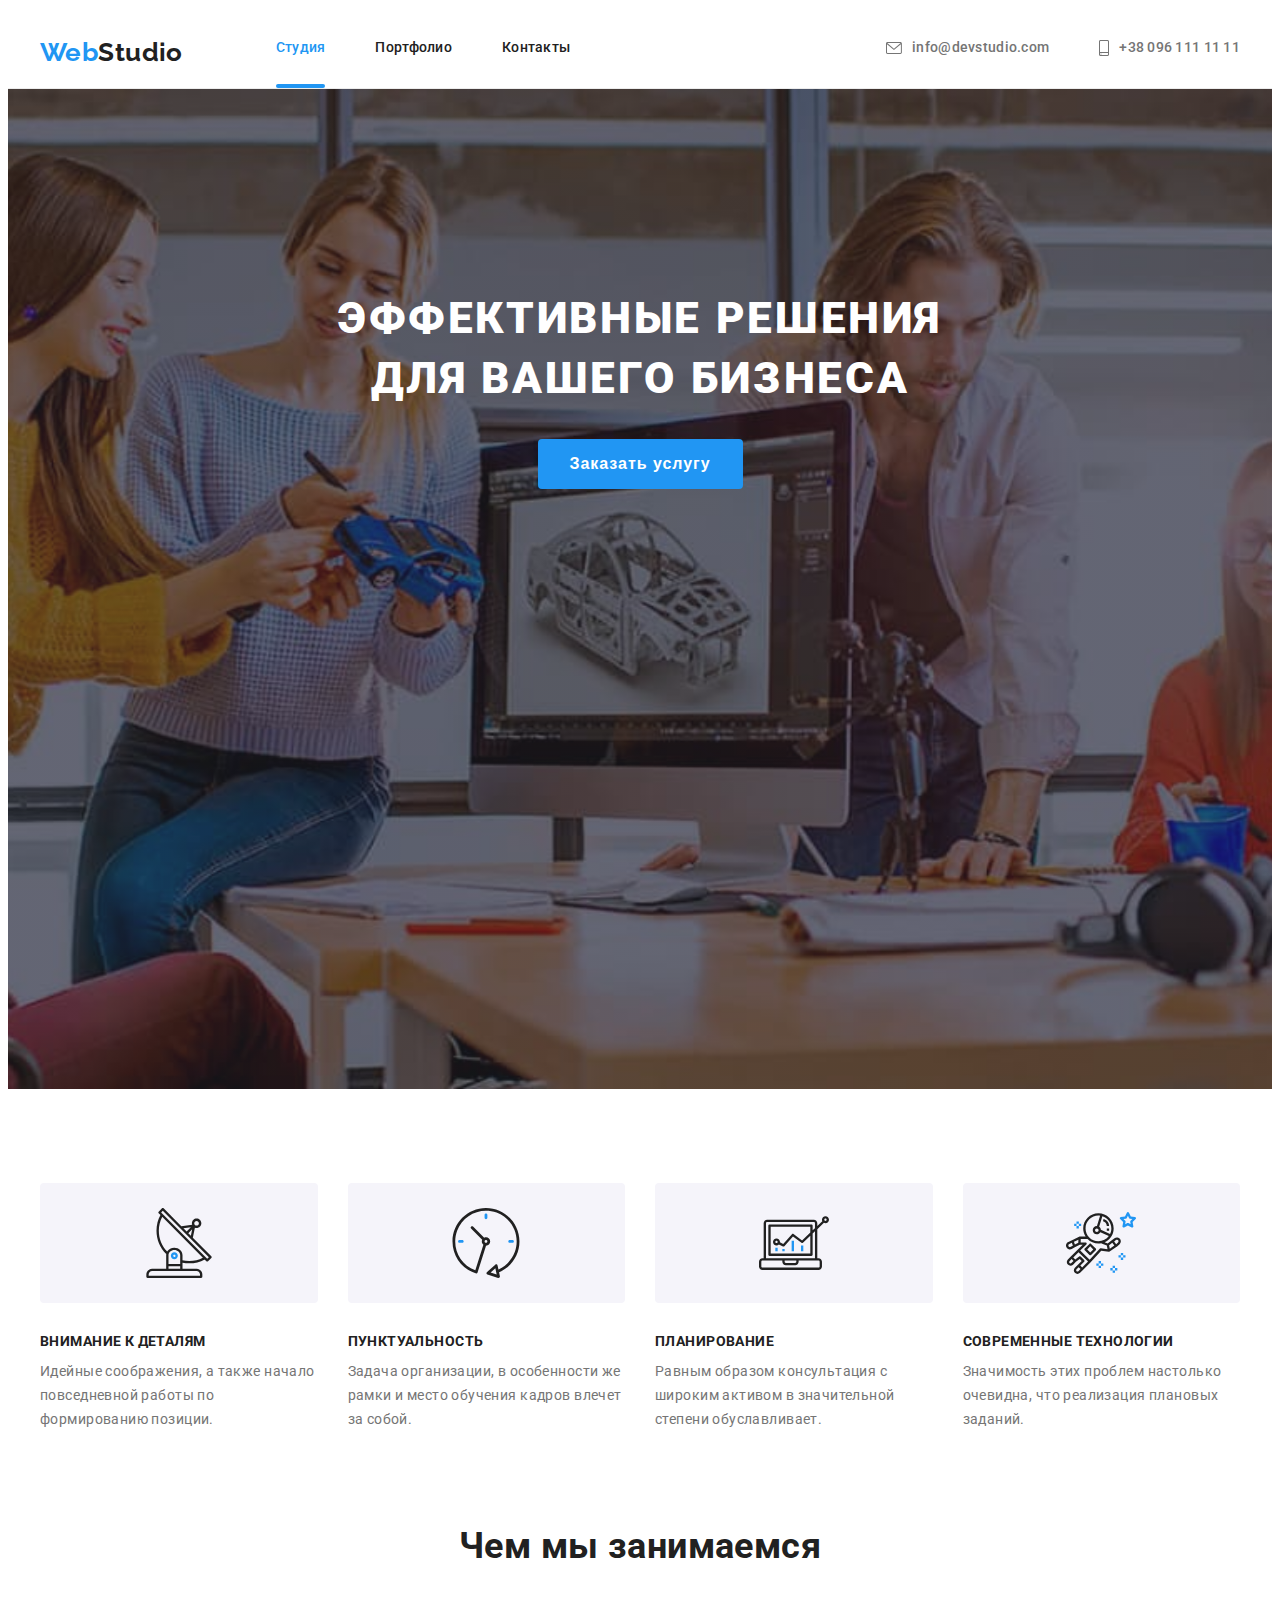
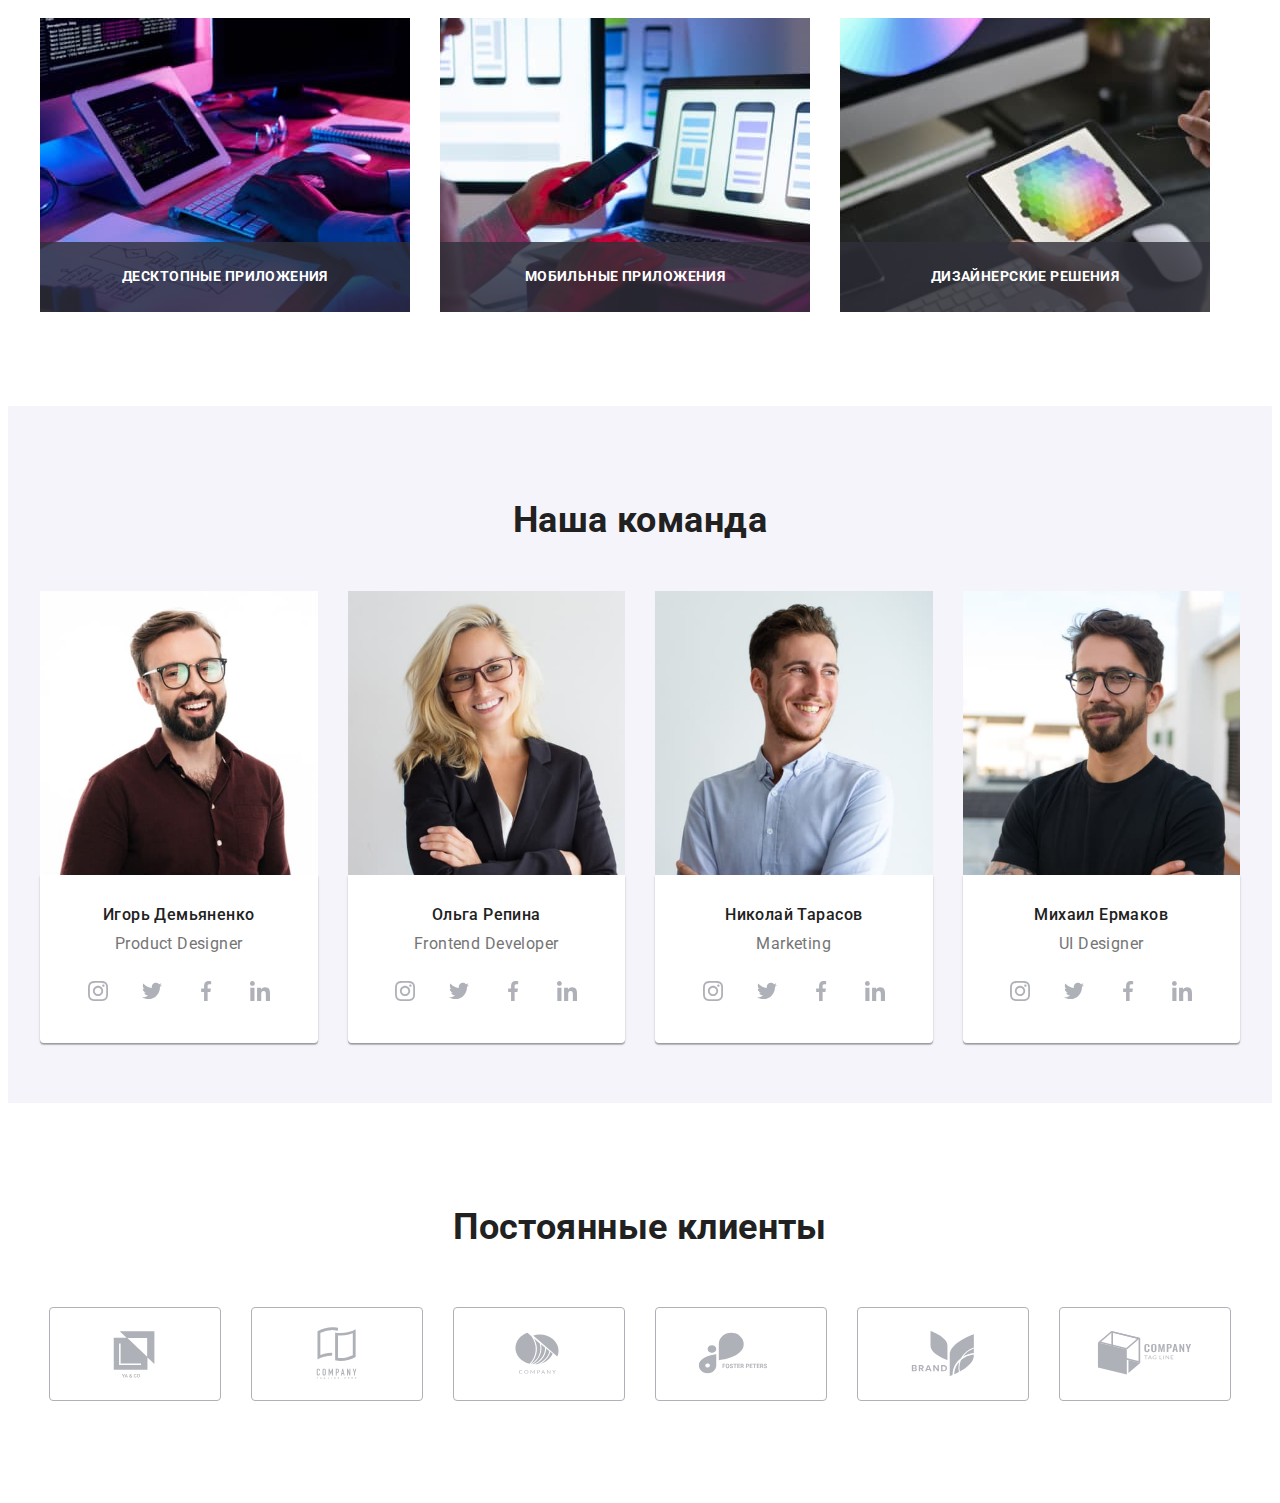
==== commit 7183dc2e: "add header" ====
--- a/index.html
+++ b/index.html
@@ -57,7 +57,7 @@
             >
           </li>
         </ul>
-        <button class="open-btn" type="submit">
+         <button class="open-btn" type="submit">
          <svg class="header-icon" width="40" height="40">
             <use href="./images/icons.svg#mobile-header-menu"></use>
           </svg>
@@ -71,7 +71,7 @@
         </button>
         <ul class="mob-menu__list list">
           <li class="mob-menu__item">
-            <a class="mob-menu__link  current link" href="./index.html">Студия</a>
+            <a class="mob-menu__link current link" href="./index.html">Студия</a>
           </li>
           <li class="mob-menu__item">
             <a class="mob-menu__link  link" href="./portfolio.html">Портфолио</a>
@@ -100,7 +100,7 @@
             <a class="mob-menu__soc-link" href="">LinkedIn</a>
           </li>
         </ul>
-      </div>
+       </div>
     </header>
     <main>
       <!--section_1-->
@@ -522,7 +522,7 @@
           </div>
       </section>
     </main>
-     <footer class="footer">
+     <!--<footer class="footer">
       <div class="container">
         <div class="address-container">
           <a class="logo-footer link" href=""
@@ -609,7 +609,7 @@
           </form>
         </div>
       </div>
-    </footer>
+    </footer>-->
     <div class="backdrop is-hidden" data-modal>
       <div class="modal">
         <button type="button" class="modal-close-button" data-modal-close>
--- a/css/main.min.css
+++ b/css/main.min.css
@@ -1 +1 @@
-:root{--background-color: #ffffff;--accent-color: #2196f3;--dark-background: #2f303a;--tone-color: #f5f4fa;--text-color: #212121;--dark-text: #757575;--hover-button: #188ce8;--border-header-color: #ececec;--collection-color: #eeeeee;--soc-icon: #afb1b8}.visually-hidden{position:absolute;width:1px;height:1px;margin:-1px;border:0;padding:0;white-space:nowrap;clip-path:inset(100%);clip:rect(0 0 0 0);overflow:hidden}p,h1,h2,h3{margin:0}ul{margin:0;padding-left:0}.link{text-decoration:none}.list{list-style:none;padding:0;margin:0}img{display:block;max-width:100%;height:auto;width:100%}body{background-color:var(--backgroud-color);color:var(--text-color);font-family:"Roboto",Verdana,sans-serif;font-size:14px;letter-spacing:.03em}.container{width:100%;padding:0 15px;margin:0 auto}@media screen and (min-width: 480px){.container{max-width:480px}}@media screen and (min-width: 768px){.container{max-width:768px}}@media screen and (min-width: 1200px){.container{max-width:1200px}}.header{background-color:var(--background-color);border-bottom:1px solid var(--border-header-color)}.header .container{display:flex;align-items:center}.nav{display:flex}.nav__logo{display:block;padding:16px 0 16px 0;color:var(--text-color);font-family:"Raleway",sans-serif;font-weight:700;font-size:24px;line-height:1.17;text-decoration:none}.web{color:var(--accent-color)}.menu{display:none;flex-wrap:wrap;gap:50px}.menu .current::after{content:"";position:absolute;display:block;width:100%;height:4px;left:0;bottom:0;background-color:var(--accent-color);border-radius:2px}.menu .menu__link.current{color:var(--accent-color)}.menu__link{display:block;color:var(--text-color);font-weight:500;line-height:1.14;letter-spacing:.02em;padding-top:32px;padding-bottom:32px;transition:color 250ms cubic-bezier(0.4, 0, 0.2, 1);position:relative}.menu__link:hover,.menu__link:focus{color:var(--accent-color)}.contact{display:none}@media screen and (min-width: 1200px){.contact{display:flex;flex-wrap:wrap;gap:50px;margin-left:84px;margin-left:auto}}.contact__link{font-weight:500;line-height:1.14;letter-spacing:.02em;padding-top:32px;padding-bottom:32px;margin-left:auto;color:var(--dark-text);transition:color 250ms cubic-bezier(0.4, 0, 0.2, 1)}@media screen and (min-width: 1200px){.contact__link{display:flex}}.contact__link:hover,.contact__link:focus{color:var(--accent-color)}.contact__mail{fill:currentColor;margin-right:10px;width:16px;height:12px}.contact__tel{fill:currentColor;margin-right:10px;width:10px;height:16px}.open-btn{display:block;margin-left:auto;width:40px;height:40px;background-color:var(--background-color);border:none;fill:var(--text-color);align-items:center;transition:fill 250ms cubic-bezier(0.4, 0, 0.2, 1)}.open-btn:hover,.open-btn:focus{fill:var(--accent-color)}.mob-menu{position:fixed;z-index:2;background-color:var(--background-color);top:0;left:0;width:100vw;height:100vh;padding:21px 83px 48px 40px;display:flex;flex-direction:column;height:100%;justify-content:space-between;overflow:auto}.close-btn{position:absolute;right:8px;top:8px;display:flex;align-items:center;justify-content:center;width:40px;height:40px;border:none;cursor:pointer;background-color:var(--background-color);margin-bottom:8px;transition:fill 250ms cubic-bezier(0.4, 0, 0.2, 1)}.close-btn:hover,.close-btn:focus{fill:var(--accent-color)}.mob-menu__link{color:var(--text-color);font-weight:500;font-size:40px;line-height:1.17;letter-spacing:.02em;transition:color 250ms cubic-bezier(0.4, 0, 0.2, 1)}.mob-menu__link:hover,.mob-menu__link:focus{color:var(--accent-color)}.mob-menu__item:not(:last-child){margin-bottom:32px}.mob-menu__tel{display:block;font-weight:500;font-size:34px;line-height:1.18;letter-spacing:.02em;color:var(--accent-color);margin-top:306px;margin-bottom:32px}.mob-menu__mail{display:block;font-weight:500;font-size:24px;line-height:1.17;letter-spacing:.02em;color:var(--dark-text);margin-bottom:64px}.mob-menu__soc{display:flex;flex-wrap:wrap}.mob-menu__soc-link{display:inline;font-weight:500;font-size:17px;line-height:1.22;letter-spacing:.02em;color:var(--accent-color);text-decoration:none;padding:10px 0}.mob-menu__soc-item:not(:first-child){margin-left:10px}.mob-menu__soc-item:not(:last-child):after{content:"";border-left:1px solid rgba(33,33,33,.2);margin-left:10px}.current{color:var(--accent-color)}.hero{background-color:var(--dark-background);text-align:center;padding:118px 0 118px 0;background-image:linear-gradient(rgba(47, 48, 58, 0.4), rgba(47, 48, 58, 0.4)),url(../images/background_mobile.jpg);background-position:center;background-repeat:no-repeat;background-size:cover;max-width:480px;height:400px;margin:auto}@media(min-device-pixel-ratio: 2),(min-resolution: 192dpi),(min-resolution: 2dppx){.hero{background-image:linear-gradient(rgba(47, 48, 58, 0.4), rgba(47, 48, 58, 0.4)),url(../images/mobile2x.jpg)}}@media screen and (min-width: 768px){.hero{max-width:768px;background-image:linear-gradient(rgba(47, 48, 58, 0.4), rgba(47, 48, 58, 0.4)),url(../images/background_tablet.jpg)}}@media screen and (min-width: 768px)and (min-device-pixel-ratio: 2),screen and (min-width: 768px)and (min-resolution: 192dpi),screen and (min-width: 768px)and (min-resolution: 2dppx){.hero{background-image:linear-gradient(rgba(47, 48, 58, 0.4), rgba(47, 48, 58, 0.4)),url(../images/tablet2x.jpg)}}@media screen and (min-width: 1200px){.hero{padding-top:200px;padding-bottom:200px;max-width:1600px;height:600px;background-image:linear-gradient(rgba(47, 48, 58, 0.4), rgba(47, 48, 58, 0.4)),url(../images/background.jpg)}}@media screen and (min-width: 1200px)and (min-device-pixel-ratio: 2),screen and (min-width: 1200px)and (min-resolution: 192dpi),screen and (min-width: 1200px)and (min-resolution: 2dppx){.hero{background-image:linear-gradient(rgba(47, 48, 58, 0.4), rgba(47, 48, 58, 0.4)),url(../images/desktop2x.jpg)}}.hero-title{color:var(--background-color);font-weight:900;font-size:26px;line-height:1.61;letter-spacing:.06em;text-transform:uppercase;max-width:360px;margin:0 auto}@media screen and (min-width: 1200px){.hero-title{font-size:44px;line-height:1.36;max-width:696px}}.hero-button{color:var(--background-color);background-color:var(--accent-color);cursor:pointer;font-weight:700;font-size:16px;line-height:1.87;display:inline-block;align-items:center;letter-spacing:.06em;border-radius:4px;padding:10px 32px;min-width:200px;border:none;margin-top:30px;transition:background-color 250ms cubic-bezier(0.4, 0, 0.2, 1)}.hero-button:hover,.hero-button:focus{background-color:var(--hover-button)}.features{padding-top:60px;padding-bottom:60px}@media screen and (min-width: 1200px){.features{padding-top:94px;padding-bottom:94px}}.container .features-list{display:flex;flex-wrap:wrap;gap:30px;width:100%}@media screen and (min-width: 768px){.features-item{width:calc((100% - 30px)/2)}}@media screen and (min-width: 1200px){.features-item{width:calc((100% - 90px)/4)}}.features-heading{display:flex;justify-content:center;align-items:center;font-size:14px;font-weight:700;line-height:1.14;text-transform:uppercase;margin-bottom:10px}@media screen and (min-width: 1200px){.features-heading{display:inline-block}}.features-paragraph{color:var(--dark-text);line-height:1.71}.about-icon-wrap{display:flex;width:100%;height:120px;justify-content:center;align-items:center;border-radius:4px;background-color:var(--tone-color);margin-bottom:30px}.employment{padding-bottom:94px;display:none}@media screen and (min-width: 1200px){.employment{display:block}}.employment-title{font-weight:700;font-size:36px;line-height:1.16;text-align:center;margin-bottom:50px}.employment-list{display:flex}.employment-list__item{position:relative}.employment-list__item+.employment-list__item{margin-left:30px}.employment-list__name{display:flex;justify-content:center;align-items:center;font-weight:700;font-size:14px;line-height:1.14;text-align:center;text-transform:uppercase;height:70px;width:100%;position:absolute;color:var(--background-color);background-color:rgba(47,48,58,.8);bottom:0}.team{background-color:var(--tone-color);padding-bottom:60px}.team-list{background-color:var(--tone-color);display:flex;flex-wrap:wrap;gap:30px}.team-item{width:100%}@media screen and (min-width: 768px){.team-item{width:calc((100% - 30px)/2)}}@media screen and (min-width: 1200px){.team-item{width:calc((100% - 90px)/4)}}.team-header{padding:60px 0 30px 0;font-weight:700;font-size:28px;line-height:1.18;text-align:center}@media screen and (min-width: 1200px){.team-header{padding:94px 0 50px 0;font-size:36px;line-height:1.16}}.team-name{font-weight:500;font-size:16px;line-height:1.19;text-align:center;margin-bottom:10px}.team-paragraph{color:var(--dark-text);font-size:16px;line-height:1.19;text-align:center;margin-bottom:16px}.team-container{background-color:var(--background-color);box-shadow:0px 1px 3px rgba(0,0,0,.12),0px 1px 1px rgba(0,0,0,.14),0px 2px 1px rgba(0,0,0,.2);border-radius:0px 0px 4px 4px;padding-top:30px;padding-bottom:24px}@media screen and (min-width: 1200px){.team-container{padding-bottom:30px}}.masters-soc-list{display:flex;justify-content:center}.masters-soc-list .masters-soc-item:not(:last-child){margin-right:10px}.masters-soc-item{width:44px;height:44px}.masters-soc-link{display:flex;align-items:center;justify-content:center;width:100%;height:100%;border-radius:50%;fill:var(--soc-icon);transition:background-color 250ms cubic-bezier(0.4, 0, 0.2, 1),fill 250ms cubic-bezier(0.4, 0, 0.2, 1)}.masters-soc-link:hover,.masters-soc-link:focus{background-color:var(--accent-color);fill:var(--background-color)}.clients{padding:60px 0}@media screen and (min-width: 1200px){.clients{padding:94px 0}}.clients .link{display:flex;width:210px;height:92px;justify-content:center;align-items:center;border:1px solid var(--soc-icon);border-radius:4px;color:var(--soc-icon);transition:color 250ms cubic-bezier(0.4, 0, 0.2, 1),border-color 250ms cubic-bezier(0.4, 0, 0.2, 1)}@media screen and (min-width: 1200px){.clients .link{width:170px}}.clients .link:hover,.clients .link:focus{border-color:var(--accent-color);color:var(--accent-color)}.clients-title{font-size:28px;line-height:1.18;text-align:center;margin-bottom:30px}@media screen and (min-width: 1200px){.clients-title{font-size:36px;line-height:1.67;margin-bottom:50px}}.clients-list{display:flex;flex-wrap:wrap;gap:30px;justify-content:center}.clients-icon{fill:currentColor}.portfolio{padding-top:60px}@media screen and (min-width: 1200px){.portfolio{padding-top:94px}}.button-item{background-color:var(--tone-color);cursor:pointer;border:none;font-weight:500;font-size:16px;line-height:1.62;text-align:center;letter-spacing:.03em;border-radius:4px;padding:6px 22px;display:inline-block;transition:color 250ms cubic-bezier(0.4, 0, 0.2, 1),background-color 250ms cubic-bezier(0.4, 0, 0.2, 1),box-shadow 250ms cubic-bezier(0.4, 0, 0.2, 1)}.button-item:hover,.button-item:focus{color:var(--background-color);background-color:var(--accent-color);box-shadow:0px 3px 1px rgba(0,0,0,.1),0px 1px 2px rgba(0,0,0,.08),0px 2px 2px rgba(0,0,0,.12)}.button-list{display:flex;flex-wrap:wrap;gap:8px;margin-bottom:40px}@media screen and (min-width: 768px){.button-list{margin-bottom:30px;justify-content:center}}@media screen and (min-width: 1200px){.button-list{margin:bottom 50%;justify-content:center}}.collection{display:flex;flex-wrap:wrap;margin-top:-30px;margin-left:-30px}.collection-item{flex-basis:calc(100% - 30px);margin-left:30px;margin-top:30px}@media screen and (min-width: 768px){.collection-item{flex-basis:calc(50% - 30px)}}@media screen and (min-width: 1200px){.collection-item{flex-basis:calc(33.3333333333% - 30px)}}.collection-description{padding:20px 20px;padding:20px 24px;border:1px solid #eee;border-top:none}@media screen and (min-width: 768px){.collection-description{height:146px}}.img-cover{position:relative;overflow:hidden}.project-description{width:402px;font-size:18px;line-height:1.55;color:var(--background-color)}@media screen and (min-width: 768px){.project-description{width:306px}}@media screen and (min-width: 1200px){.project-description{width:322px}}.description-cover{display:flex;justify-content:center;align-items:center;position:absolute;top:0;height:100%;width:100%;background-color:rgba(33,150,243,.9);transform:translateY(100%);transition:transform 250ms cubic-bezier(0.4, 0, 0.2, 1)}.portfolio-link:hover .description-cover,.portfolio-link:focus .description-cover{transform:translateY(0)}.collection-title{color:var(--text-color);font-size:18px;line-height:2;letter-spacing:.06em}.collection-text{margin-top:4px;font-size:16px;line-height:1.88;color:var(--dark-text)}.collection-image{display:block;width:100%}.collection{padding-bottom:94px}.portfolio-link{display:block;transition:box-shadow 250ms cubic-bezier(0.4, 0, 0.2, 1),1px 4px 6px rgba(0,0,0,.16) cubic-bezier(0.4, 0, 0.2, 1)}.portfolio-link:hover,.portfolio-link:focus{box-shadow:0px 1px 1px rgba(0,0,0,.12),0px 4px 4px rgba(0,0,0,.06),1px 4px 6px rgba(0,0,0,.16)}.footer{background-color:var(--dark-background);padding:60px 0}.footer .container{align-items:baseline}.logo-footer{display:block;text-align:center;color:var(--accent-color);font-family:"Raleway",sans-serif;font-weight:700;font-size:24px;line-height:1.67;margin-bottom:20px}.footer-studio{color:var(--background-color)}.footer-contacts{display:block;text-align:center;font-style:normal;line-height:1.71;transition:color 250ms cubic-bezier(0.4, 0, 0.2, 1)}.footer-contacts:hover,.footer-contacts:focus{color:var(--accent-color)}.adress{color:var(--background-color)}.mail,.tel{color:rgba(255,255,255,.6)}.footer-list .link:not(:last-child){margin-bottom:8px}.footer-header{font-weight:700;font-size:14px;line-height:1.14;letter-spacing:.03em;text-transform:uppercase;color:var(--background-color);margin-bottom:20px}.footer-soc-list{display:flex;justify-content:center}.footer-soc-list .footer-soc-item:not(:last-child){margin-right:10px}.footer-soc-item{width:44px;height:44px}.footer-soc-link{display:flex;align-items:center;justify-content:center;width:100%;height:100%;border-radius:50%;fill:var(--background-color);background-color:rgba(255,255,255,.1);transition:background-color 250ms cubic-bezier(0.4, 0, 0.2, 1)}.footer-soc-link:hover,.footer-soc-link:focus{background-color:var(--accent-color)}.address-container{margin-right:70px}.footer-soc-container{margin-right:auto}.mailing-form{align-items:flex-end}.mailing-header{font-weight:700;font-size:14px;line-height:1.14;letter-spacing:.03em;text-transform:uppercase;color:var(--background-color);margin-bottom:20px}.mailing-input{min-width:358px;height:50px;border:1px solid rgba(255,255,255,.3);filter:drop-shadow(0px 4px 4px rgba(0, 0, 0, 0.15));border-radius:4px;background-color:rgba(0,0,0,0);outline:rgba(0,0,0,0);color:var(--background-color);padding-left:16px}.mailing-input::placeholder{font-weight:400;font-size:16px;line-height:1.25;color:rgba(255,255,255,.6)}.mailing-button{width:200px;height:50px;font-weight:700;font-size:16px;line-height:1.87;letter-spacing:.06em;box-shadow:0px 4px 4px rgba(0,0,0,.15);border-radius:4px;background-color:var(--accent-color);margin-left:12px;border:none;color:var(--background-color);fill:var(--background-color);display:flex;align-items:center;justify-content:center;cursor:pointer}.mailing-icon{margin-left:10px}.backdrop{position:fixed;top:0;left:0;width:100%;height:100%;background-color:rgba(0,0,0,.2);transition:opacity 350ms cubic-bezier(0.4, 0, 0.2, 1),visibility 350ms cubic-bezier(0.4, 0, 0.2, 1)}.modal{position:absolute;top:50%;left:50%;width:320px;height:609px;transform:translate(-50%, -50%) scale(1);background-color:var(--background-color);box-shadow:0px 1px 3px rgba(0,0,0,.12),0px 1px 1px rgba(0,0,0,.14),0px 2px 1px rgba(0,0,0,.2);border-radius:4px;transition:transform 250ms cubic-bezier(0.4, 0, 0.2, 1);padding:40px}@media screen and (min-width: 480px){.modal{width:450px;height:609px}}@media screen and (min-width: 1200px){.modal{width:528px;height:581px}}.backdrop.is-hidden .modal{transform:translate(-50%, -50%) scale(0)}.modal-close-button{position:absolute;right:8px;top:8px;display:flex;align-items:center;justify-content:center;width:30px;height:30px;border-radius:50%;border:1px solid rgba(0,0,0,.1);cursor:pointer;background-color:var(--background-color)}.close-icon{transition:fill 250ms cubic-bezier(0.4, 0, 0.2, 1)}.close-icon:hover,.close-icon:focus{fill:var(--accent-color)}.is-hidden{opacity:0;visibility:hidden;pointer-events:none}.modal-title{font-weight:700;font-size:20px;line-height:1.5;text-align:center;margin-bottom:12px}@media screen and (min-width: 1200px){.modal-title{line-height:1.15}}.modal-field{margin-bottom:10px}.modal-input{border:1px solid rgba(33,33,33,.2);border-radius:4px;width:100%;height:40px;background-color:rgba(0,0,0,0);padding-left:42px;outline:rgba(0,0,0,0);transition:border-color 250ms cubic-bezier(0.4, 0, 0.2, 1)}.modal-input:focus{border-color:var(--accent-color)}.input-icon{transition:fill 250ms cubic-bezier(0.4, 0, 0.2, 1)}.modal-input:focus+.input-icon{fill:var(--accent-color)}.modal-text{width:100%;height:120px;border:1px solid rgba(33,33,33,.2);border-radius:4px;padding:12px 16px;resize:none;outline:rgba(0,0,0,0);transition:border-color 250ms cubic-bezier(0.4, 0, 0.2, 1)}.modal-text:focus{border-color:var(--accent-color)}.modal-text::placeholder{font-size:12px;line-height:.86;letter-spacing:.01em;color:rgba(117,117,117,.5)}.modal-label{display:block;font-weight:400;font-size:12px;line-height:1.17;letter-spacing:.01em;color:var(--dark-text);margin-bottom:4px}.input-wrap{position:relative}.input-icon{position:absolute;left:12px;top:50%;transform:translateY(-50%)}.check-text{font-weight:400;font-size:7px;line-height:1.17;color:var(--dark-text);display:flex;align-items:center}@media screen and (min-width: 480px){.check-text{font-size:12px}}@media screen and (min-width: 1200px){.check-text{font-size:14px;line-height:1.71}}.check-text a{color:var(--accent-color)}.check-text span{width:16px;height:15px;border:1pt solid var(--text-color);border-radius:2px;margin-right:8px;display:flex;align-items:center;justify-content:center}.input-check:checked+.check-text span{background-color:var(--accent-color);border:none}.check-icon{fill:rgba(0,0,0,0)}.input-check:checked+.check-text .check-icon{fill:var(--background-color)}.modal-btn{display:block;color:var(--background-color);background-color:var(--accent-color);cursor:pointer;font-weight:700;font-size:16px;line-height:1.87;box-shadow:0px 4px 4px rgba(0,0,0,.15);align-items:center;letter-spacing:.06em;border-radius:4px;padding:10px 55px;min-width:200px;margin:0 auto;border:1px solid;transition:background-color 250ms cubic-bezier(0.4, 0, 0.2, 1)}.modal-btn:hover,.modal-btn:focus{background-color:var(--hover-button)}.modal-agreement{display:flex;justify-content:center;align-items:center;margin-top:20px;margin-bottom:30px}/*# sourceMappingURL=main.min.css.map */+:root{--background-color: #ffffff;--accent-color: #2196f3;--dark-background: #2f303a;--tone-color: #f5f4fa;--text-color: #212121;--dark-text: #757575;--hover-button: #188ce8;--border-header-color: #ececec;--collection-color: #eeeeee;--soc-icon: #afb1b8}.visually-hidden{position:absolute;width:1px;height:1px;margin:-1px;border:0;padding:0;white-space:nowrap;clip-path:inset(100%);clip:rect(0 0 0 0);overflow:hidden}p,h1,h2,h3{margin:0}ul{margin:0;padding-left:0}.link{text-decoration:none}.list{list-style:none;padding:0;margin:0}img{display:block;max-width:100%;height:auto;width:100%}body{background-color:var(--backgroud-color);color:var(--text-color);font-family:"Roboto",Verdana,sans-serif;font-size:14px;letter-spacing:.03em}.container{width:100%;padding:0 15px;margin:0 auto}@media screen and (min-width: 480px){.container{max-width:480px}}@media screen and (min-width: 768px){.container{max-width:768px}}@media screen and (min-width: 1200px){.container{max-width:1200px}}.header{background-color:var(--background-color);border-bottom:1px solid var(--border-header-color);align-items:center}.header .container{display:flex;align-items:center}.nav{display:flex}.nav__logo{display:block;padding:16px 0 16px 0;color:var(--text-color);font-family:"Raleway",sans-serif;font-weight:700;font-size:24px;line-height:1.17;text-decoration:none}@media screen and (min-width: 768px){.nav__logo{margin-right:88px}}@media screen and (min-width: 1200px){.nav__logo{padding-top:24px;margin-right:93px;font-size:26px;line-height:1.19}}.web{color:var(--accent-color)}.menu{display:none;flex-wrap:wrap;gap:50px}.menu .current::after{content:"";position:absolute;display:block;width:100%;height:4px;left:0;bottom:0;background-color:var(--accent-color);border-radius:2px}@media screen and (min-width: 768px){.menu{display:flex}}@media screen and (min-width: 1200px){.menu{display:flex}}.menu__link{display:block;color:var(--text-color);font-weight:500;line-height:1.14;letter-spacing:.02em;padding-top:32px;padding-bottom:32px;transition:color 250ms cubic-bezier(0.4, 0, 0.2, 1);position:relative}.menu__link:hover,.menu__link:focus{color:var(--accent-color)}.contact{display:none;margin-left:auto}@media screen and (min-width: 768px){.contact{display:flex;flex-direction:column;gap:10px}}@media screen and (min-width: 1200px){.contact{display:flex;flex-direction:row;flex-wrap:wrap;gap:50px}}.contact__link{font-size:12px;font-weight:500;line-height:1.17;letter-spacing:.02em;padding-top:32px;padding-bottom:32px;margin-left:auto;color:var(--dark-text);transition:color 250ms cubic-bezier(0.4, 0, 0.2, 1)}.contact__link:hover,.contact__link:focus{color:var(--accent-color)}@media screen and (min-width: 1200px){.contact__link{display:flex;align-items:center;justify-content:center;font-size:14px;line-height:1.14}}.contact__mail{fill:currentColor;margin-right:8px;width:14px;height:10px}@media screen and (min-width: 1200px){.contact__mail{margin-right:10px;width:16px;height:12px}}.contact__tel{fill:currentColor;margin-right:8px;width:10px;height:14px}@media screen and (min-width: 1200px){.contact__tel{margin-right:10px;height:16px}}.open-btn{display:block;margin-left:auto;width:40px;height:40px;background-color:var(--background-color);border:none;fill:var(--text-color);align-items:center;transition:fill 250ms cubic-bezier(0.4, 0, 0.2, 1)}.open-btn:hover,.open-btn:focus{fill:var(--accent-color)}@media screen and (min-width: 768px){.open-btn{display:none}}@media screen and (min-width: 1200px){.open-btn{display:none}}.mob-menu{position:fixed;z-index:2;background-color:var(--background-color);top:0;left:0;width:100vw;height:100vh;padding:21px 83px 48px 40px;display:flex;flex-direction:column;height:100%;justify-content:space-between;overflow:auto}.close-btn{position:absolute;right:8px;top:8px;display:flex;align-items:center;justify-content:center;width:40px;height:40px;border:none;cursor:pointer;background-color:var(--background-color);margin-bottom:8px;transition:fill 250ms cubic-bezier(0.4, 0, 0.2, 1)}.close-btn:hover,.close-btn:focus{fill:var(--accent-color)}.mob-menu__link{color:var(--text-color);font-weight:500;font-size:40px;line-height:1.17;letter-spacing:.02em;transition:color 250ms cubic-bezier(0.4, 0, 0.2, 1)}.mob-menu__link:hover,.mob-menu__link:focus{color:var(--accent-color)}.mob-menu__item:not(:last-child){margin-bottom:32px}.mob-menu__tel{display:block;font-weight:500;font-size:34px;line-height:1.18;letter-spacing:.02em;color:var(--accent-color);margin-top:306px;margin-bottom:32px}.mob-menu__mail{display:block;font-weight:500;font-size:24px;line-height:1.17;letter-spacing:.02em;color:var(--dark-text);margin-bottom:64px}.mob-menu__soc{display:flex;flex-wrap:wrap}.mob-menu__soc-link{display:inline;font-weight:500;font-size:17px;line-height:1.22;letter-spacing:.02em;color:var(--accent-color);text-decoration:none;padding:10px 0}.mob-menu__soc-item:not(:first-child){margin-left:10px}.mob-menu__soc-item:not(:last-child):after{content:"";border-left:1px solid rgba(33,33,33,.2);margin-left:10px}.current{color:var(--accent-color)}.hero{background-color:var(--dark-background);text-align:center;padding:118px 0 118px 0;background-image:linear-gradient(rgba(47, 48, 58, 0.4), rgba(47, 48, 58, 0.4)),url(../images/background_mobile.jpg);background-position:center;background-repeat:no-repeat;background-size:cover;max-width:480px;height:400px;margin:auto}@media(min-device-pixel-ratio: 2),(min-resolution: 192dpi),(min-resolution: 2dppx){.hero{background-image:linear-gradient(rgba(47, 48, 58, 0.4), rgba(47, 48, 58, 0.4)),url(../images/mobile2x.jpg)}}@media screen and (min-width: 768px){.hero{max-width:768px;background-image:linear-gradient(rgba(47, 48, 58, 0.4), rgba(47, 48, 58, 0.4)),url(../images/background_tablet.jpg)}}@media screen and (min-width: 768px)and (min-device-pixel-ratio: 2),screen and (min-width: 768px)and (min-resolution: 192dpi),screen and (min-width: 768px)and (min-resolution: 2dppx){.hero{background-image:linear-gradient(rgba(47, 48, 58, 0.4), rgba(47, 48, 58, 0.4)),url(../images/tablet2x.jpg)}}@media screen and (min-width: 1200px){.hero{padding-top:200px;padding-bottom:200px;max-width:1600px;height:600px;background-image:linear-gradient(rgba(47, 48, 58, 0.4), rgba(47, 48, 58, 0.4)),url(../images/background.jpg)}}@media screen and (min-width: 1200px)and (min-device-pixel-ratio: 2),screen and (min-width: 1200px)and (min-resolution: 192dpi),screen and (min-width: 1200px)and (min-resolution: 2dppx){.hero{background-image:linear-gradient(rgba(47, 48, 58, 0.4), rgba(47, 48, 58, 0.4)),url(../images/desktop2x.jpg)}}.hero-title{color:var(--background-color);font-weight:900;font-size:26px;line-height:1.61;letter-spacing:.06em;text-transform:uppercase;max-width:360px;margin:0 auto}@media screen and (min-width: 1200px){.hero-title{font-size:44px;line-height:1.36;max-width:696px}}.hero-button{color:var(--background-color);background-color:var(--accent-color);cursor:pointer;font-weight:700;font-size:16px;line-height:1.87;display:inline-block;align-items:center;letter-spacing:.06em;border-radius:4px;padding:10px 32px;min-width:200px;border:none;margin-top:30px;transition:background-color 250ms cubic-bezier(0.4, 0, 0.2, 1)}.hero-button:hover,.hero-button:focus{background-color:var(--hover-button)}.features{padding-top:60px;padding-bottom:60px}@media screen and (min-width: 1200px){.features{padding-top:94px;padding-bottom:94px}}.container .features-list{display:flex;flex-wrap:wrap;gap:30px;width:100%}@media screen and (min-width: 768px){.features-item{width:calc((100% - 30px)/2)}}@media screen and (min-width: 1200px){.features-item{width:calc((100% - 90px)/4)}}.features-heading{display:flex;justify-content:center;align-items:center;font-size:14px;font-weight:700;line-height:1.14;text-transform:uppercase;margin-bottom:10px}@media screen and (min-width: 1200px){.features-heading{display:inline-block}}.features-paragraph{color:var(--dark-text);line-height:1.71}.about-icon-wrap{display:flex;width:100%;height:120px;justify-content:center;align-items:center;border-radius:4px;background-color:var(--tone-color);margin-bottom:30px}.employment{padding-bottom:94px;display:none}@media screen and (min-width: 1200px){.employment{display:block}}.employment-title{font-weight:700;font-size:36px;line-height:1.16;text-align:center;margin-bottom:50px}.employment-list{display:flex}.employment-list__item{position:relative}.employment-list__item+.employment-list__item{margin-left:30px}.employment-list__name{display:flex;justify-content:center;align-items:center;font-weight:700;font-size:14px;line-height:1.14;text-align:center;text-transform:uppercase;height:70px;width:100%;position:absolute;color:var(--background-color);background-color:rgba(47,48,58,.8);bottom:0}.team{background-color:var(--tone-color);padding-bottom:60px}.team-list{background-color:var(--tone-color);display:flex;flex-wrap:wrap;gap:30px}.team-item{width:100%}@media screen and (min-width: 768px){.team-item{width:calc((100% - 30px)/2)}}@media screen and (min-width: 1200px){.team-item{width:calc((100% - 90px)/4)}}.team-header{padding:60px 0 30px 0;font-weight:700;font-size:28px;line-height:1.18;text-align:center}@media screen and (min-width: 1200px){.team-header{padding:94px 0 50px 0;font-size:36px;line-height:1.16}}.team-name{font-weight:500;font-size:16px;line-height:1.19;text-align:center;margin-bottom:10px}.team-paragraph{color:var(--dark-text);font-size:16px;line-height:1.19;text-align:center;margin-bottom:16px}.team-container{background-color:var(--background-color);box-shadow:0px 1px 3px rgba(0,0,0,.12),0px 1px 1px rgba(0,0,0,.14),0px 2px 1px rgba(0,0,0,.2);border-radius:0px 0px 4px 4px;padding-top:30px;padding-bottom:24px}@media screen and (min-width: 1200px){.team-container{padding-bottom:30px}}.masters-soc-list{display:flex;justify-content:center}.masters-soc-list .masters-soc-item:not(:last-child){margin-right:10px}.masters-soc-item{width:44px;height:44px}.masters-soc-link{display:flex;align-items:center;justify-content:center;width:100%;height:100%;border-radius:50%;fill:var(--soc-icon);transition:background-color 250ms cubic-bezier(0.4, 0, 0.2, 1),fill 250ms cubic-bezier(0.4, 0, 0.2, 1)}.masters-soc-link:hover,.masters-soc-link:focus{background-color:var(--accent-color);fill:var(--background-color)}.clients{padding:60px 0}@media screen and (min-width: 1200px){.clients{padding:94px 0}}.clients .link{display:flex;width:210px;height:92px;justify-content:center;align-items:center;border:1px solid var(--soc-icon);border-radius:4px;color:var(--soc-icon);transition:color 250ms cubic-bezier(0.4, 0, 0.2, 1),border-color 250ms cubic-bezier(0.4, 0, 0.2, 1)}@media screen and (min-width: 1200px){.clients .link{width:170px}}.clients .link:hover,.clients .link:focus{border-color:var(--accent-color);color:var(--accent-color)}.clients-title{font-size:28px;line-height:1.18;text-align:center;margin-bottom:30px}@media screen and (min-width: 1200px){.clients-title{font-size:36px;line-height:1.67;margin-bottom:50px}}.clients-list{display:flex;flex-wrap:wrap;gap:30px;justify-content:center}.clients-icon{fill:currentColor}.portfolio{padding-top:60px}@media screen and (min-width: 1200px){.portfolio{padding-top:94px}}.button-item{background-color:var(--tone-color);cursor:pointer;border:none;font-weight:500;font-size:16px;line-height:1.62;text-align:center;letter-spacing:.03em;border-radius:4px;padding:6px 22px;display:inline-block;transition:color 250ms cubic-bezier(0.4, 0, 0.2, 1),background-color 250ms cubic-bezier(0.4, 0, 0.2, 1),box-shadow 250ms cubic-bezier(0.4, 0, 0.2, 1)}.button-item:hover,.button-item:focus{color:var(--background-color);background-color:var(--accent-color);box-shadow:0px 3px 1px rgba(0,0,0,.1),0px 1px 2px rgba(0,0,0,.08),0px 2px 2px rgba(0,0,0,.12)}.button-list{display:flex;flex-wrap:wrap;gap:8px;margin-bottom:40px}@media screen and (min-width: 768px){.button-list{margin-bottom:30px;justify-content:center}}@media screen and (min-width: 1200px){.button-list{margin:bottom 50%;justify-content:center}}.collection{display:flex;flex-wrap:wrap;margin-top:-30px;margin-left:-30px}.collection-item{flex-basis:calc(100% - 30px);margin-left:30px;margin-top:30px}@media screen and (min-width: 768px){.collection-item{flex-basis:calc(50% - 30px)}}@media screen and (min-width: 1200px){.collection-item{flex-basis:calc(33.3333333333% - 30px)}}.collection-description{padding:20px 20px;padding:20px 24px;border:1px solid #eee;border-top:none}@media screen and (min-width: 768px){.collection-description{height:146px}}.img-cover{position:relative;overflow:hidden}.project-description{width:402px;font-size:18px;line-height:1.55;color:var(--background-color)}@media screen and (min-width: 768px){.project-description{width:306px}}@media screen and (min-width: 1200px){.project-description{width:322px}}.description-cover{display:flex;justify-content:center;align-items:center;position:absolute;top:0;height:100%;width:100%;background-color:rgba(33,150,243,.9);transform:translateY(100%);transition:transform 250ms cubic-bezier(0.4, 0, 0.2, 1)}.portfolio-link:hover .description-cover,.portfolio-link:focus .description-cover{transform:translateY(0)}.collection-title{color:var(--text-color);font-size:18px;line-height:2;letter-spacing:.06em}.collection-text{margin-top:4px;font-size:16px;line-height:1.88;color:var(--dark-text)}.collection-image{display:block;width:100%}.collection{padding-bottom:94px}.portfolio-link{display:block;transition:box-shadow 250ms cubic-bezier(0.4, 0, 0.2, 1),1px 4px 6px rgba(0,0,0,.16) cubic-bezier(0.4, 0, 0.2, 1)}.portfolio-link:hover,.portfolio-link:focus{box-shadow:0px 1px 1px rgba(0,0,0,.12),0px 4px 4px rgba(0,0,0,.06),1px 4px 6px rgba(0,0,0,.16)}.footer{background-color:var(--dark-background);padding:60px 0}.footer .container{display:flex}.logo-footer{display:block;color:var(--accent-color);font-family:"Raleway",sans-serif;font-weight:700;font-size:26px;line-height:1.19;margin-bottom:20px}.footer-studio{color:var(--background-color)}.footer-contacts{font-style:normal;line-height:1.71;transition:color 250ms cubic-bezier(0.4, 0, 0.2, 1)}.footer-contacts:hover,.footer-contacts:focus{color:var(--accent-color)}.adress{color:var(--background-color)}.mail,.tel{color:rgba(255,255,255,.6)}.footer-list .link:not(:last-child){margin-bottom:9px}.footer-header{font-weight:700;font-size:14px;line-height:1.14;letter-spacing:.03em;text-transform:uppercase;color:var(--background-color);margin-bottom:20px}.footer-soc-list{display:flex;justify-content:center}.footer-soc-list .footer-soc-item:not(:last-child){margin-right:10px}.footer-soc-item{width:44px;height:44px}.footer-soc-link{display:flex;align-items:center;justify-content:center;width:100%;height:100%;border-radius:50%;fill:var(--background-color);background-color:rgba(255,255,255,.1);transition:background-color 250ms cubic-bezier(0.4, 0, 0.2, 1)}.footer-soc-link:hover,.footer-soc-link:focus{background-color:var(--accent-color)}.address-container{margin-right:70px}.footer-soc-container{margin-right:auto}.mailing-form{display:flex;align-items:flex-end}.mailing-header{font-weight:700;font-size:14px;line-height:1.14;letter-spacing:.03em;text-transform:uppercase;color:var(--background-color);margin-bottom:20px}.mailing-input{min-width:358px;height:50px;border:1px solid rgba(255,255,255,.3);filter:drop-shadow(0px 4px 4px rgba(0, 0, 0, 0.15));border-radius:4px;background-color:rgba(0,0,0,0);outline:rgba(0,0,0,0);color:var(--background-color);padding-left:16px}.mailing-input::placeholder{font-weight:400;font-size:16px;line-height:1.25;color:rgba(255,255,255,.6)}.mailing-button{width:200px;height:50px;font-weight:700;font-size:16px;line-height:1.87;letter-spacing:.06em;box-shadow:0px 4px 4px rgba(0,0,0,.15);border-radius:4px;background-color:var(--accent-color);margin-left:12px;border:none;color:var(--background-color);fill:var(--background-color);display:flex;align-items:center;justify-content:center;cursor:pointer}.mailing-icon{margin-left:10px}.backdrop{position:fixed;top:0;left:0;width:100%;height:100%;background-color:rgba(0,0,0,.2);transition:opacity 350ms cubic-bezier(0.4, 0, 0.2, 1),visibility 350ms cubic-bezier(0.4, 0, 0.2, 1)}.modal{position:absolute;top:50%;left:50%;width:320px;height:609px;transform:translate(-50%, -50%) scale(1);background-color:var(--background-color);box-shadow:0px 1px 3px rgba(0,0,0,.12),0px 1px 1px rgba(0,0,0,.14),0px 2px 1px rgba(0,0,0,.2);border-radius:4px;transition:transform 250ms cubic-bezier(0.4, 0, 0.2, 1);padding:40px}@media screen and (min-width: 480px){.modal{width:450px;height:609px}}@media screen and (min-width: 1200px){.modal{width:528px;height:581px}}.backdrop.is-hidden .modal{transform:translate(-50%, -50%) scale(0)}.modal-close-button{position:absolute;right:8px;top:8px;display:flex;align-items:center;justify-content:center;width:30px;height:30px;border-radius:50%;border:1px solid rgba(0,0,0,.1);cursor:pointer;background-color:var(--background-color)}.close-icon{transition:fill 250ms cubic-bezier(0.4, 0, 0.2, 1)}.close-icon:hover,.close-icon:focus{fill:var(--accent-color)}.is-hidden{opacity:0;visibility:hidden;pointer-events:none}.modal-title{font-weight:700;font-size:20px;line-height:1.5;text-align:center;margin-bottom:12px}@media screen and (min-width: 1200px){.modal-title{line-height:1.15}}.modal-field{margin-bottom:10px}.modal-input{border:1px solid rgba(33,33,33,.2);border-radius:4px;width:100%;height:40px;background-color:rgba(0,0,0,0);padding-left:42px;outline:rgba(0,0,0,0);transition:border-color 250ms cubic-bezier(0.4, 0, 0.2, 1)}.modal-input:focus{border-color:var(--accent-color)}.input-icon{transition:fill 250ms cubic-bezier(0.4, 0, 0.2, 1)}.modal-input:focus+.input-icon{fill:var(--accent-color)}.modal-text{width:100%;height:120px;border:1px solid rgba(33,33,33,.2);border-radius:4px;padding:12px 16px;resize:none;outline:rgba(0,0,0,0);transition:border-color 250ms cubic-bezier(0.4, 0, 0.2, 1)}.modal-text:focus{border-color:var(--accent-color)}.modal-text::placeholder{font-size:12px;line-height:.86;letter-spacing:.01em;color:rgba(117,117,117,.5)}.modal-label{display:block;font-weight:400;font-size:12px;line-height:1.17;letter-spacing:.01em;color:var(--dark-text);margin-bottom:4px}.input-wrap{position:relative}.input-icon{position:absolute;left:12px;top:50%;transform:translateY(-50%)}.check-text{font-weight:400;font-size:7px;line-height:1.17;color:var(--dark-text);display:flex;align-items:center}@media screen and (min-width: 480px){.check-text{font-size:12px}}@media screen and (min-width: 1200px){.check-text{font-size:14px;line-height:1.71}}.check-text a{color:var(--accent-color)}.check-text span{width:16px;height:15px;border:1pt solid var(--text-color);border-radius:2px;margin-right:8px;display:flex;align-items:center;justify-content:center}.input-check:checked+.check-text span{background-color:var(--accent-color);border:none}.check-icon{fill:rgba(0,0,0,0)}.input-check:checked+.check-text .check-icon{fill:var(--background-color)}.modal-btn{display:block;color:var(--background-color);background-color:var(--accent-color);cursor:pointer;font-weight:700;font-size:16px;line-height:1.87;box-shadow:0px 4px 4px rgba(0,0,0,.15);align-items:center;letter-spacing:.06em;border-radius:4px;padding:10px 55px;min-width:200px;margin:0 auto;border:1px solid;transition:background-color 250ms cubic-bezier(0.4, 0, 0.2, 1)}.modal-btn:hover,.modal-btn:focus{background-color:var(--hover-button)}.modal-agreement{display:flex;justify-content:center;align-items:center;margin-top:20px;margin-bottom:30px}/*# sourceMappingURL=main.min.css.map */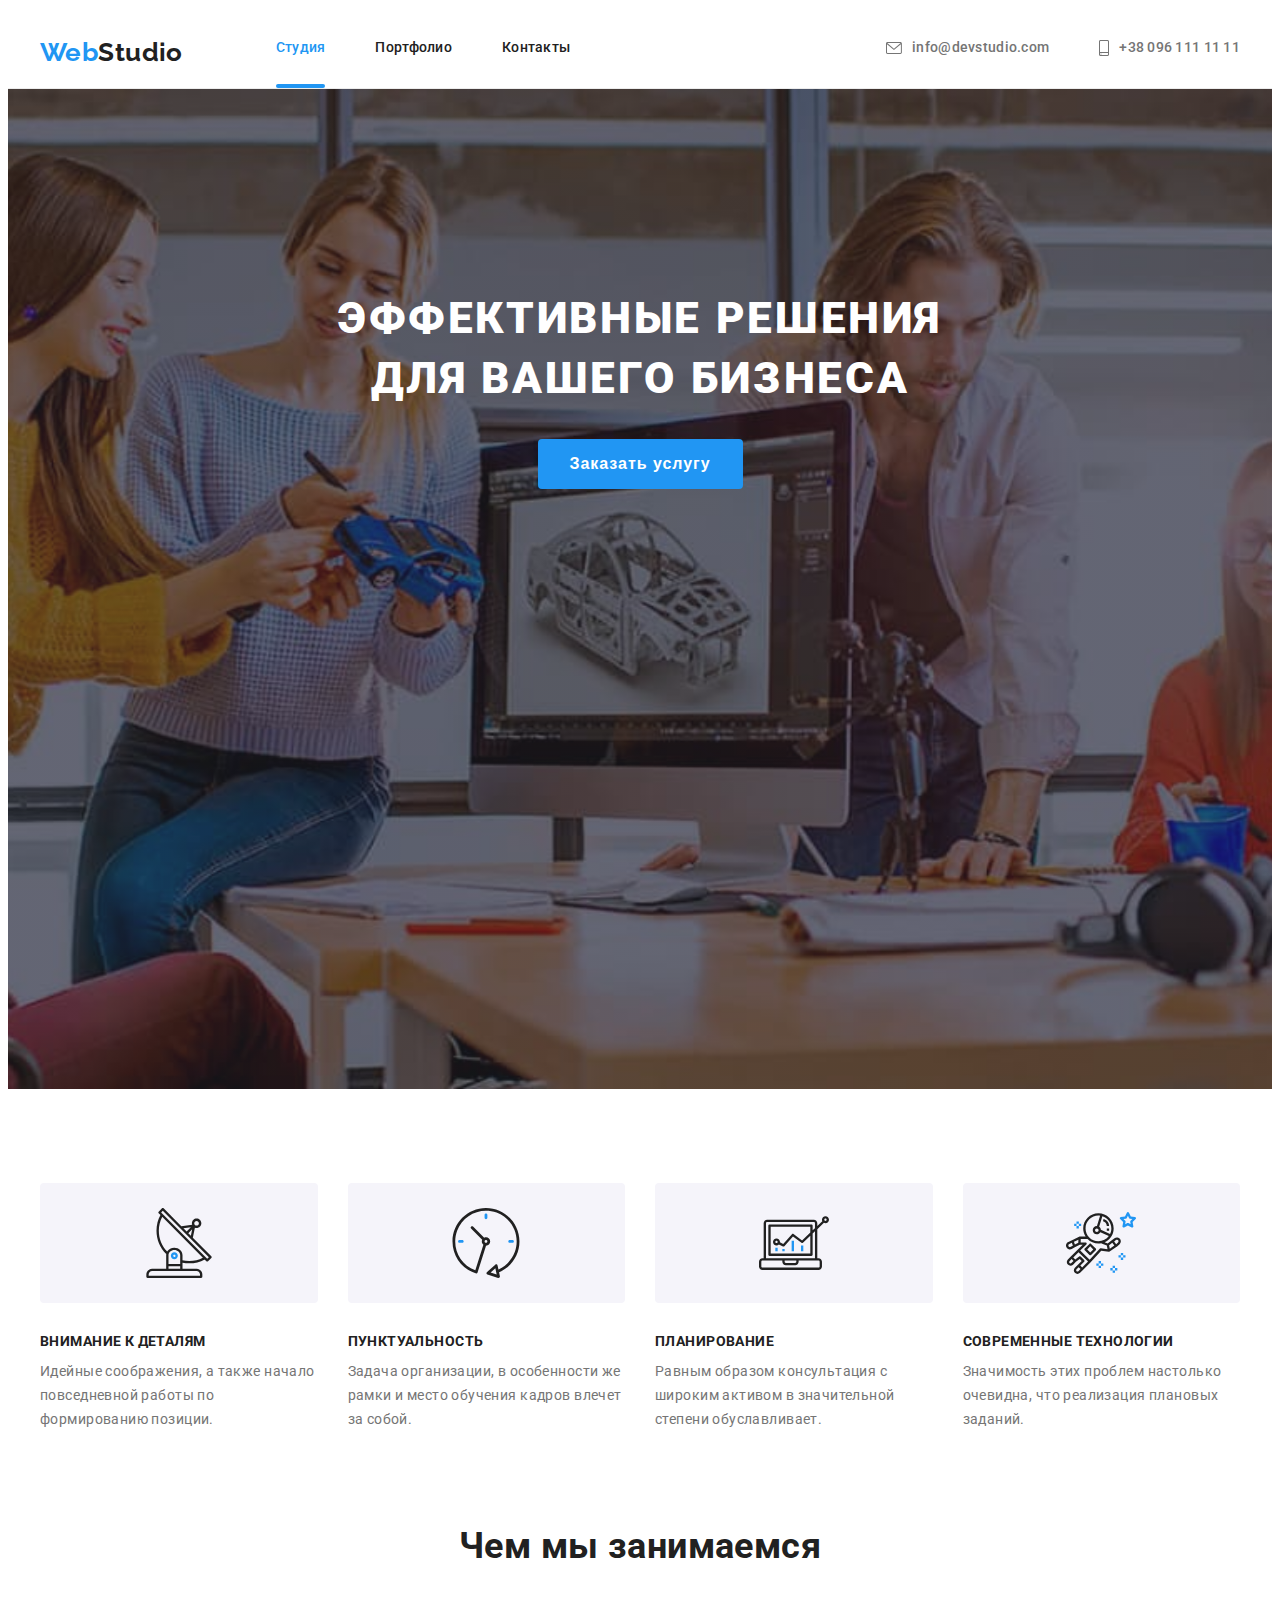
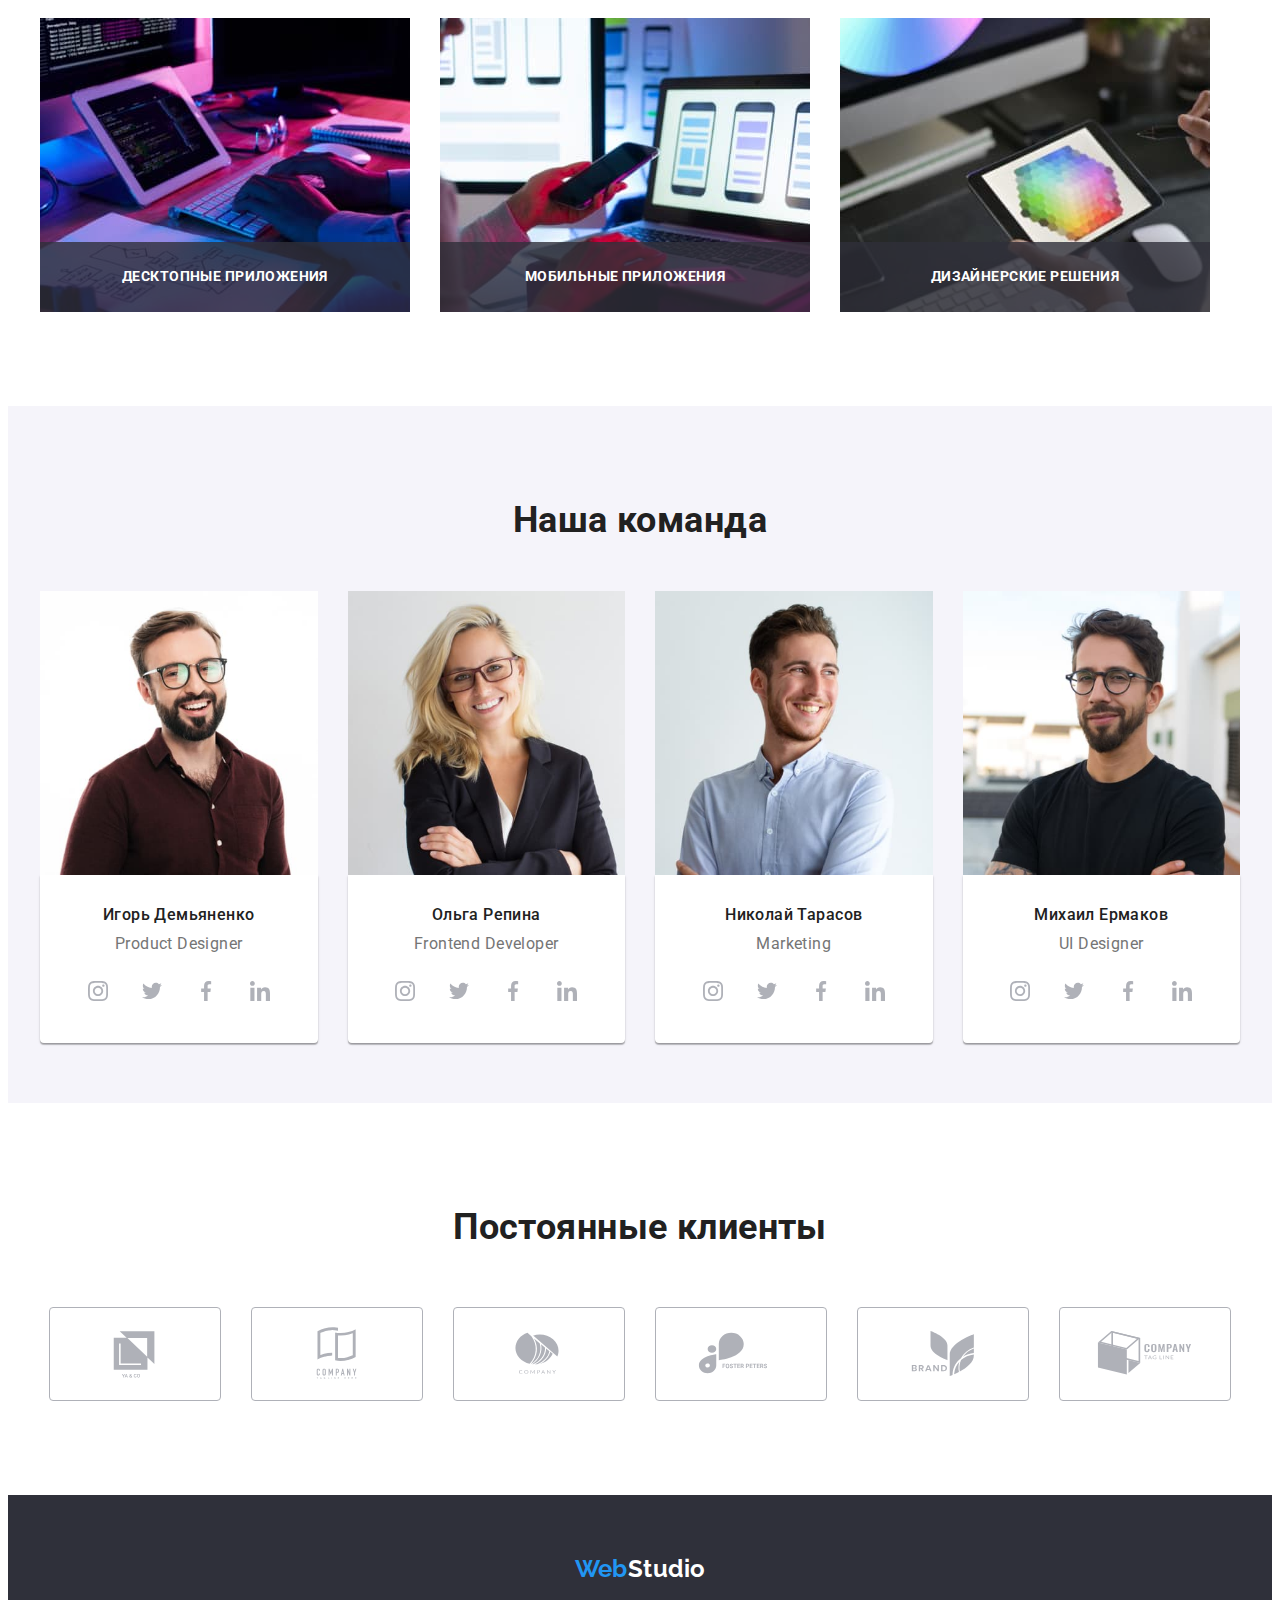
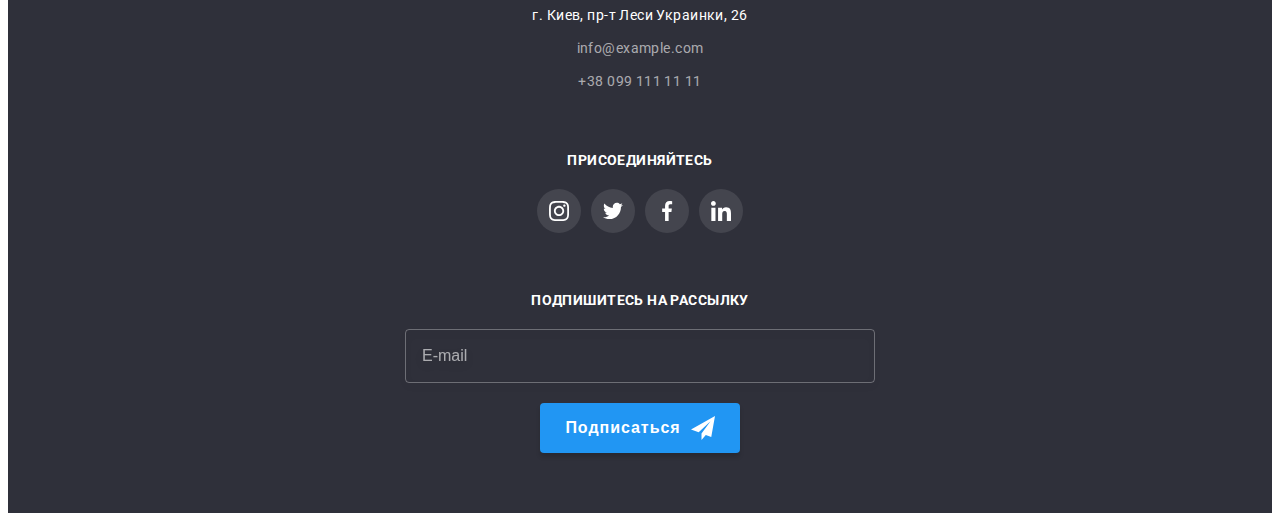
==== commit 21a06ee1: "add mobile footer" ====
--- a/index.html
+++ b/index.html
@@ -21,6 +21,7 @@
     <link rel="stylesheet" href="./css/main.min.css" />
   </head>
   <body>
+    <!--Header-->
     <header class="header">
       <div class="container">
         <a class="logo nav__logo" href="./index.html"
@@ -57,6 +58,7 @@
             >
           </li>
         </ul>
+        <!--MobMenu-->
          <button class="open-btn" type="submit">
          <svg class="header-icon" width="40" height="40">
             <use href="./images/icons.svg#mobile-header-menu"></use>
@@ -103,7 +105,7 @@
        </div>
     </header>
     <main>
-      <!--section_1-->
+      <!--section_1_Hero-->
       <section class="hero section">
         <div class="container">
           <h1 class="hero-title">Эффективные решения для вашего бизнеса</h1>
@@ -112,7 +114,7 @@
           </button>
         </div>
       </section>
-      <!--section_2-->
+      <!--section_2_Feautures-->
       <section class="features section">
         <div class="container">
           <h2 class="visually-hidden">список</h2>
@@ -169,7 +171,7 @@
           </ul>
         </div>
       </section>
-      <!--section_3-->
+      <!--section_3_Employment-->
       <section class="employment section">
         <div class="container">
           <h2 class="employment-title">Чем мы занимаемся</h2>
@@ -204,6 +206,7 @@
           </ul>
         </div>
       </section>
+      <!--section_4_Team-->
       <section class="team section">
         <div class="container">
           <h2 class="team-header">Наша команда</h2>
@@ -471,7 +474,7 @@
           </ul>
         </div>
       </section>
-      <!--section_5-->
+      <!--section_5_Clients-->
       <section class="clients">
         <div class="container">
           <h2 class="clients-title">Постоянные клиенты</h2>
@@ -522,8 +525,10 @@
           </div>
       </section>
     </main>
-     <!--<footer class="footer">
+    <!--Footer-->
+    <footer class="footer">
       <div class="container">
+        <div class="address-container-wrapper">
         <div class="address-container">
           <a class="logo-footer link" href=""
             >Web<span class="footer-studio">Studio</span></a
@@ -587,6 +592,7 @@
             </li>
           </ul>
         </div>
+      </div>
         <div class="footer-mailing">
           <h2 class="mailing-header">Подпишитесь на рассылку</h2>
           <form class="mailing-form">
@@ -609,7 +615,8 @@
           </form>
         </div>
       </div>
-    </footer>-->
+    </footer> 
+    <!--Modal-->
     <div class="backdrop is-hidden" data-modal>
       <div class="modal">
         <button type="button" class="modal-close-button" data-modal-close>
--- a/css/main.min.css
+++ b/css/main.min.css
@@ -1 +1 @@
-:root{--background-color: #ffffff;--accent-color: #2196f3;--dark-background: #2f303a;--tone-color: #f5f4fa;--text-color: #212121;--dark-text: #757575;--hover-button: #188ce8;--border-header-color: #ececec;--collection-color: #eeeeee;--soc-icon: #afb1b8}.visually-hidden{position:absolute;width:1px;height:1px;margin:-1px;border:0;padding:0;white-space:nowrap;clip-path:inset(100%);clip:rect(0 0 0 0);overflow:hidden}p,h1,h2,h3{margin:0}ul{margin:0;padding-left:0}.link{text-decoration:none}.list{list-style:none;padding:0;margin:0}img{display:block;max-width:100%;height:auto;width:100%}body{background-color:var(--backgroud-color);color:var(--text-color);font-family:"Roboto",Verdana,sans-serif;font-size:14px;letter-spacing:.03em}.container{width:100%;padding:0 15px;margin:0 auto}@media screen and (min-width: 480px){.container{max-width:480px}}@media screen and (min-width: 768px){.container{max-width:768px}}@media screen and (min-width: 1200px){.container{max-width:1200px}}.header{background-color:var(--background-color);border-bottom:1px solid var(--border-header-color);align-items:center}.header .container{display:flex;align-items:center}.nav{display:flex}.nav__logo{display:block;padding:16px 0 16px 0;color:var(--text-color);font-family:"Raleway",sans-serif;font-weight:700;font-size:24px;line-height:1.17;text-decoration:none}@media screen and (min-width: 768px){.nav__logo{margin-right:88px}}@media screen and (min-width: 1200px){.nav__logo{padding-top:24px;margin-right:93px;font-size:26px;line-height:1.19}}.web{color:var(--accent-color)}.menu{display:none;flex-wrap:wrap;gap:50px}.menu .current::after{content:"";position:absolute;display:block;width:100%;height:4px;left:0;bottom:0;background-color:var(--accent-color);border-radius:2px}@media screen and (min-width: 768px){.menu{display:flex}}@media screen and (min-width: 1200px){.menu{display:flex}}.menu__link{display:block;color:var(--text-color);font-weight:500;line-height:1.14;letter-spacing:.02em;padding-top:32px;padding-bottom:32px;transition:color 250ms cubic-bezier(0.4, 0, 0.2, 1);position:relative}.menu__link:hover,.menu__link:focus{color:var(--accent-color)}.contact{display:none;margin-left:auto}@media screen and (min-width: 768px){.contact{display:flex;flex-direction:column;gap:10px}}@media screen and (min-width: 1200px){.contact{display:flex;flex-direction:row;flex-wrap:wrap;gap:50px}}.contact__link{font-size:12px;font-weight:500;line-height:1.17;letter-spacing:.02em;padding-top:32px;padding-bottom:32px;margin-left:auto;color:var(--dark-text);transition:color 250ms cubic-bezier(0.4, 0, 0.2, 1)}.contact__link:hover,.contact__link:focus{color:var(--accent-color)}@media screen and (min-width: 1200px){.contact__link{display:flex;align-items:center;justify-content:center;font-size:14px;line-height:1.14}}.contact__mail{fill:currentColor;margin-right:8px;width:14px;height:10px}@media screen and (min-width: 1200px){.contact__mail{margin-right:10px;width:16px;height:12px}}.contact__tel{fill:currentColor;margin-right:8px;width:10px;height:14px}@media screen and (min-width: 1200px){.contact__tel{margin-right:10px;height:16px}}.open-btn{display:block;margin-left:auto;width:40px;height:40px;background-color:var(--background-color);border:none;fill:var(--text-color);align-items:center;transition:fill 250ms cubic-bezier(0.4, 0, 0.2, 1)}.open-btn:hover,.open-btn:focus{fill:var(--accent-color)}@media screen and (min-width: 768px){.open-btn{display:none}}@media screen and (min-width: 1200px){.open-btn{display:none}}.mob-menu{position:fixed;z-index:2;background-color:var(--background-color);top:0;left:0;width:100vw;height:100vh;padding:21px 83px 48px 40px;display:flex;flex-direction:column;height:100%;justify-content:space-between;overflow:auto}.close-btn{position:absolute;right:8px;top:8px;display:flex;align-items:center;justify-content:center;width:40px;height:40px;border:none;cursor:pointer;background-color:var(--background-color);margin-bottom:8px;transition:fill 250ms cubic-bezier(0.4, 0, 0.2, 1)}.close-btn:hover,.close-btn:focus{fill:var(--accent-color)}.mob-menu__link{color:var(--text-color);font-weight:500;font-size:40px;line-height:1.17;letter-spacing:.02em;transition:color 250ms cubic-bezier(0.4, 0, 0.2, 1)}.mob-menu__link:hover,.mob-menu__link:focus{color:var(--accent-color)}.mob-menu__item:not(:last-child){margin-bottom:32px}.mob-menu__tel{display:block;font-weight:500;font-size:34px;line-height:1.18;letter-spacing:.02em;color:var(--accent-color);margin-top:306px;margin-bottom:32px}.mob-menu__mail{display:block;font-weight:500;font-size:24px;line-height:1.17;letter-spacing:.02em;color:var(--dark-text);margin-bottom:64px}.mob-menu__soc{display:flex;flex-wrap:wrap}.mob-menu__soc-link{display:inline;font-weight:500;font-size:17px;line-height:1.22;letter-spacing:.02em;color:var(--accent-color);text-decoration:none;padding:10px 0}.mob-menu__soc-item:not(:first-child){margin-left:10px}.mob-menu__soc-item:not(:last-child):after{content:"";border-left:1px solid rgba(33,33,33,.2);margin-left:10px}.current{color:var(--accent-color)}.hero{background-color:var(--dark-background);text-align:center;padding:118px 0 118px 0;background-image:linear-gradient(rgba(47, 48, 58, 0.4), rgba(47, 48, 58, 0.4)),url(../images/background_mobile.jpg);background-position:center;background-repeat:no-repeat;background-size:cover;max-width:480px;height:400px;margin:auto}@media(min-device-pixel-ratio: 2),(min-resolution: 192dpi),(min-resolution: 2dppx){.hero{background-image:linear-gradient(rgba(47, 48, 58, 0.4), rgba(47, 48, 58, 0.4)),url(../images/mobile2x.jpg)}}@media screen and (min-width: 768px){.hero{max-width:768px;background-image:linear-gradient(rgba(47, 48, 58, 0.4), rgba(47, 48, 58, 0.4)),url(../images/background_tablet.jpg)}}@media screen and (min-width: 768px)and (min-device-pixel-ratio: 2),screen and (min-width: 768px)and (min-resolution: 192dpi),screen and (min-width: 768px)and (min-resolution: 2dppx){.hero{background-image:linear-gradient(rgba(47, 48, 58, 0.4), rgba(47, 48, 58, 0.4)),url(../images/tablet2x.jpg)}}@media screen and (min-width: 1200px){.hero{padding-top:200px;padding-bottom:200px;max-width:1600px;height:600px;background-image:linear-gradient(rgba(47, 48, 58, 0.4), rgba(47, 48, 58, 0.4)),url(../images/background.jpg)}}@media screen and (min-width: 1200px)and (min-device-pixel-ratio: 2),screen and (min-width: 1200px)and (min-resolution: 192dpi),screen and (min-width: 1200px)and (min-resolution: 2dppx){.hero{background-image:linear-gradient(rgba(47, 48, 58, 0.4), rgba(47, 48, 58, 0.4)),url(../images/desktop2x.jpg)}}.hero-title{color:var(--background-color);font-weight:900;font-size:26px;line-height:1.61;letter-spacing:.06em;text-transform:uppercase;max-width:360px;margin:0 auto}@media screen and (min-width: 1200px){.hero-title{font-size:44px;line-height:1.36;max-width:696px}}.hero-button{color:var(--background-color);background-color:var(--accent-color);cursor:pointer;font-weight:700;font-size:16px;line-height:1.87;display:inline-block;align-items:center;letter-spacing:.06em;border-radius:4px;padding:10px 32px;min-width:200px;border:none;margin-top:30px;transition:background-color 250ms cubic-bezier(0.4, 0, 0.2, 1)}.hero-button:hover,.hero-button:focus{background-color:var(--hover-button)}.features{padding-top:60px;padding-bottom:60px}@media screen and (min-width: 1200px){.features{padding-top:94px;padding-bottom:94px}}.container .features-list{display:flex;flex-wrap:wrap;gap:30px;width:100%}@media screen and (min-width: 768px){.features-item{width:calc((100% - 30px)/2)}}@media screen and (min-width: 1200px){.features-item{width:calc((100% - 90px)/4)}}.features-heading{display:flex;justify-content:center;align-items:center;font-size:14px;font-weight:700;line-height:1.14;text-transform:uppercase;margin-bottom:10px}@media screen and (min-width: 1200px){.features-heading{display:inline-block}}.features-paragraph{color:var(--dark-text);line-height:1.71}.about-icon-wrap{display:flex;width:100%;height:120px;justify-content:center;align-items:center;border-radius:4px;background-color:var(--tone-color);margin-bottom:30px}.employment{padding-bottom:94px;display:none}@media screen and (min-width: 1200px){.employment{display:block}}.employment-title{font-weight:700;font-size:36px;line-height:1.16;text-align:center;margin-bottom:50px}.employment-list{display:flex}.employment-list__item{position:relative}.employment-list__item+.employment-list__item{margin-left:30px}.employment-list__name{display:flex;justify-content:center;align-items:center;font-weight:700;font-size:14px;line-height:1.14;text-align:center;text-transform:uppercase;height:70px;width:100%;position:absolute;color:var(--background-color);background-color:rgba(47,48,58,.8);bottom:0}.team{background-color:var(--tone-color);padding-bottom:60px}.team-list{background-color:var(--tone-color);display:flex;flex-wrap:wrap;gap:30px}.team-item{width:100%}@media screen and (min-width: 768px){.team-item{width:calc((100% - 30px)/2)}}@media screen and (min-width: 1200px){.team-item{width:calc((100% - 90px)/4)}}.team-header{padding:60px 0 30px 0;font-weight:700;font-size:28px;line-height:1.18;text-align:center}@media screen and (min-width: 1200px){.team-header{padding:94px 0 50px 0;font-size:36px;line-height:1.16}}.team-name{font-weight:500;font-size:16px;line-height:1.19;text-align:center;margin-bottom:10px}.team-paragraph{color:var(--dark-text);font-size:16px;line-height:1.19;text-align:center;margin-bottom:16px}.team-container{background-color:var(--background-color);box-shadow:0px 1px 3px rgba(0,0,0,.12),0px 1px 1px rgba(0,0,0,.14),0px 2px 1px rgba(0,0,0,.2);border-radius:0px 0px 4px 4px;padding-top:30px;padding-bottom:24px}@media screen and (min-width: 1200px){.team-container{padding-bottom:30px}}.masters-soc-list{display:flex;justify-content:center}.masters-soc-list .masters-soc-item:not(:last-child){margin-right:10px}.masters-soc-item{width:44px;height:44px}.masters-soc-link{display:flex;align-items:center;justify-content:center;width:100%;height:100%;border-radius:50%;fill:var(--soc-icon);transition:background-color 250ms cubic-bezier(0.4, 0, 0.2, 1),fill 250ms cubic-bezier(0.4, 0, 0.2, 1)}.masters-soc-link:hover,.masters-soc-link:focus{background-color:var(--accent-color);fill:var(--background-color)}.clients{padding:60px 0}@media screen and (min-width: 1200px){.clients{padding:94px 0}}.clients .link{display:flex;width:210px;height:92px;justify-content:center;align-items:center;border:1px solid var(--soc-icon);border-radius:4px;color:var(--soc-icon);transition:color 250ms cubic-bezier(0.4, 0, 0.2, 1),border-color 250ms cubic-bezier(0.4, 0, 0.2, 1)}@media screen and (min-width: 1200px){.clients .link{width:170px}}.clients .link:hover,.clients .link:focus{border-color:var(--accent-color);color:var(--accent-color)}.clients-title{font-size:28px;line-height:1.18;text-align:center;margin-bottom:30px}@media screen and (min-width: 1200px){.clients-title{font-size:36px;line-height:1.67;margin-bottom:50px}}.clients-list{display:flex;flex-wrap:wrap;gap:30px;justify-content:center}.clients-icon{fill:currentColor}.portfolio{padding-top:60px}@media screen and (min-width: 1200px){.portfolio{padding-top:94px}}.button-item{background-color:var(--tone-color);cursor:pointer;border:none;font-weight:500;font-size:16px;line-height:1.62;text-align:center;letter-spacing:.03em;border-radius:4px;padding:6px 22px;display:inline-block;transition:color 250ms cubic-bezier(0.4, 0, 0.2, 1),background-color 250ms cubic-bezier(0.4, 0, 0.2, 1),box-shadow 250ms cubic-bezier(0.4, 0, 0.2, 1)}.button-item:hover,.button-item:focus{color:var(--background-color);background-color:var(--accent-color);box-shadow:0px 3px 1px rgba(0,0,0,.1),0px 1px 2px rgba(0,0,0,.08),0px 2px 2px rgba(0,0,0,.12)}.button-list{display:flex;flex-wrap:wrap;gap:8px;margin-bottom:40px}@media screen and (min-width: 768px){.button-list{margin-bottom:30px;justify-content:center}}@media screen and (min-width: 1200px){.button-list{margin:bottom 50%;justify-content:center}}.collection{display:flex;flex-wrap:wrap;margin-top:-30px;margin-left:-30px}.collection-item{flex-basis:calc(100% - 30px);margin-left:30px;margin-top:30px}@media screen and (min-width: 768px){.collection-item{flex-basis:calc(50% - 30px)}}@media screen and (min-width: 1200px){.collection-item{flex-basis:calc(33.3333333333% - 30px)}}.collection-description{padding:20px 20px;padding:20px 24px;border:1px solid #eee;border-top:none}@media screen and (min-width: 768px){.collection-description{height:146px}}.img-cover{position:relative;overflow:hidden}.project-description{width:402px;font-size:18px;line-height:1.55;color:var(--background-color)}@media screen and (min-width: 768px){.project-description{width:306px}}@media screen and (min-width: 1200px){.project-description{width:322px}}.description-cover{display:flex;justify-content:center;align-items:center;position:absolute;top:0;height:100%;width:100%;background-color:rgba(33,150,243,.9);transform:translateY(100%);transition:transform 250ms cubic-bezier(0.4, 0, 0.2, 1)}.portfolio-link:hover .description-cover,.portfolio-link:focus .description-cover{transform:translateY(0)}.collection-title{color:var(--text-color);font-size:18px;line-height:2;letter-spacing:.06em}.collection-text{margin-top:4px;font-size:16px;line-height:1.88;color:var(--dark-text)}.collection-image{display:block;width:100%}.collection{padding-bottom:94px}.portfolio-link{display:block;transition:box-shadow 250ms cubic-bezier(0.4, 0, 0.2, 1),1px 4px 6px rgba(0,0,0,.16) cubic-bezier(0.4, 0, 0.2, 1)}.portfolio-link:hover,.portfolio-link:focus{box-shadow:0px 1px 1px rgba(0,0,0,.12),0px 4px 4px rgba(0,0,0,.06),1px 4px 6px rgba(0,0,0,.16)}.footer{background-color:var(--dark-background);padding:60px 0}.footer .container{display:flex}.logo-footer{display:block;color:var(--accent-color);font-family:"Raleway",sans-serif;font-weight:700;font-size:26px;line-height:1.19;margin-bottom:20px}.footer-studio{color:var(--background-color)}.footer-contacts{font-style:normal;line-height:1.71;transition:color 250ms cubic-bezier(0.4, 0, 0.2, 1)}.footer-contacts:hover,.footer-contacts:focus{color:var(--accent-color)}.adress{color:var(--background-color)}.mail,.tel{color:rgba(255,255,255,.6)}.footer-list .link:not(:last-child){margin-bottom:9px}.footer-header{font-weight:700;font-size:14px;line-height:1.14;letter-spacing:.03em;text-transform:uppercase;color:var(--background-color);margin-bottom:20px}.footer-soc-list{display:flex;justify-content:center}.footer-soc-list .footer-soc-item:not(:last-child){margin-right:10px}.footer-soc-item{width:44px;height:44px}.footer-soc-link{display:flex;align-items:center;justify-content:center;width:100%;height:100%;border-radius:50%;fill:var(--background-color);background-color:rgba(255,255,255,.1);transition:background-color 250ms cubic-bezier(0.4, 0, 0.2, 1)}.footer-soc-link:hover,.footer-soc-link:focus{background-color:var(--accent-color)}.address-container{margin-right:70px}.footer-soc-container{margin-right:auto}.mailing-form{display:flex;align-items:flex-end}.mailing-header{font-weight:700;font-size:14px;line-height:1.14;letter-spacing:.03em;text-transform:uppercase;color:var(--background-color);margin-bottom:20px}.mailing-input{min-width:358px;height:50px;border:1px solid rgba(255,255,255,.3);filter:drop-shadow(0px 4px 4px rgba(0, 0, 0, 0.15));border-radius:4px;background-color:rgba(0,0,0,0);outline:rgba(0,0,0,0);color:var(--background-color);padding-left:16px}.mailing-input::placeholder{font-weight:400;font-size:16px;line-height:1.25;color:rgba(255,255,255,.6)}.mailing-button{width:200px;height:50px;font-weight:700;font-size:16px;line-height:1.87;letter-spacing:.06em;box-shadow:0px 4px 4px rgba(0,0,0,.15);border-radius:4px;background-color:var(--accent-color);margin-left:12px;border:none;color:var(--background-color);fill:var(--background-color);display:flex;align-items:center;justify-content:center;cursor:pointer}.mailing-icon{margin-left:10px}.backdrop{position:fixed;top:0;left:0;width:100%;height:100%;background-color:rgba(0,0,0,.2);transition:opacity 350ms cubic-bezier(0.4, 0, 0.2, 1),visibility 350ms cubic-bezier(0.4, 0, 0.2, 1)}.modal{position:absolute;top:50%;left:50%;width:320px;height:609px;transform:translate(-50%, -50%) scale(1);background-color:var(--background-color);box-shadow:0px 1px 3px rgba(0,0,0,.12),0px 1px 1px rgba(0,0,0,.14),0px 2px 1px rgba(0,0,0,.2);border-radius:4px;transition:transform 250ms cubic-bezier(0.4, 0, 0.2, 1);padding:40px}@media screen and (min-width: 480px){.modal{width:450px;height:609px}}@media screen and (min-width: 1200px){.modal{width:528px;height:581px}}.backdrop.is-hidden .modal{transform:translate(-50%, -50%) scale(0)}.modal-close-button{position:absolute;right:8px;top:8px;display:flex;align-items:center;justify-content:center;width:30px;height:30px;border-radius:50%;border:1px solid rgba(0,0,0,.1);cursor:pointer;background-color:var(--background-color)}.close-icon{transition:fill 250ms cubic-bezier(0.4, 0, 0.2, 1)}.close-icon:hover,.close-icon:focus{fill:var(--accent-color)}.is-hidden{opacity:0;visibility:hidden;pointer-events:none}.modal-title{font-weight:700;font-size:20px;line-height:1.5;text-align:center;margin-bottom:12px}@media screen and (min-width: 1200px){.modal-title{line-height:1.15}}.modal-field{margin-bottom:10px}.modal-input{border:1px solid rgba(33,33,33,.2);border-radius:4px;width:100%;height:40px;background-color:rgba(0,0,0,0);padding-left:42px;outline:rgba(0,0,0,0);transition:border-color 250ms cubic-bezier(0.4, 0, 0.2, 1)}.modal-input:focus{border-color:var(--accent-color)}.input-icon{transition:fill 250ms cubic-bezier(0.4, 0, 0.2, 1)}.modal-input:focus+.input-icon{fill:var(--accent-color)}.modal-text{width:100%;height:120px;border:1px solid rgba(33,33,33,.2);border-radius:4px;padding:12px 16px;resize:none;outline:rgba(0,0,0,0);transition:border-color 250ms cubic-bezier(0.4, 0, 0.2, 1)}.modal-text:focus{border-color:var(--accent-color)}.modal-text::placeholder{font-size:12px;line-height:.86;letter-spacing:.01em;color:rgba(117,117,117,.5)}.modal-label{display:block;font-weight:400;font-size:12px;line-height:1.17;letter-spacing:.01em;color:var(--dark-text);margin-bottom:4px}.input-wrap{position:relative}.input-icon{position:absolute;left:12px;top:50%;transform:translateY(-50%)}.check-text{font-weight:400;font-size:7px;line-height:1.17;color:var(--dark-text);display:flex;align-items:center}@media screen and (min-width: 480px){.check-text{font-size:12px}}@media screen and (min-width: 1200px){.check-text{font-size:14px;line-height:1.71}}.check-text a{color:var(--accent-color)}.check-text span{width:16px;height:15px;border:1pt solid var(--text-color);border-radius:2px;margin-right:8px;display:flex;align-items:center;justify-content:center}.input-check:checked+.check-text span{background-color:var(--accent-color);border:none}.check-icon{fill:rgba(0,0,0,0)}.input-check:checked+.check-text .check-icon{fill:var(--background-color)}.modal-btn{display:block;color:var(--background-color);background-color:var(--accent-color);cursor:pointer;font-weight:700;font-size:16px;line-height:1.87;box-shadow:0px 4px 4px rgba(0,0,0,.15);align-items:center;letter-spacing:.06em;border-radius:4px;padding:10px 55px;min-width:200px;margin:0 auto;border:1px solid;transition:background-color 250ms cubic-bezier(0.4, 0, 0.2, 1)}.modal-btn:hover,.modal-btn:focus{background-color:var(--hover-button)}.modal-agreement{display:flex;justify-content:center;align-items:center;margin-top:20px;margin-bottom:30px}/*# sourceMappingURL=main.min.css.map */+:root{--background-color: #ffffff;--accent-color: #2196f3;--dark-background: #2f303a;--tone-color: #f5f4fa;--text-color: #212121;--dark-text: #757575;--hover-button: #188ce8;--border-header-color: #ececec;--collection-color: #eeeeee;--soc-icon: #afb1b8}.visually-hidden{position:absolute;width:1px;height:1px;margin:-1px;border:0;padding:0;white-space:nowrap;clip-path:inset(100%);clip:rect(0 0 0 0);overflow:hidden}p,h1,h2,h3{margin:0}ul{margin:0;padding-left:0}.link{text-decoration:none}.list{list-style:none;padding:0;margin:0}img{display:block;max-width:100%;height:auto;width:100%}body{background-color:var(--backgroud-color);color:var(--text-color);font-family:"Roboto",Verdana,sans-serif;font-size:14px;letter-spacing:.03em}.container{width:100%;padding:0 15px;margin:0 auto}@media screen and (min-width: 480px){.container{max-width:480px}}@media screen and (min-width: 768px){.container{max-width:768px}}@media screen and (min-width: 1200px){.container{max-width:1200px}}.header{background-color:var(--background-color);border-bottom:1px solid var(--border-header-color);align-items:center}.header .container{display:flex;align-items:center}.nav{display:flex}.nav__logo{display:block;padding:16px 0 16px 0;color:var(--text-color);font-family:"Raleway",sans-serif;font-weight:700;font-size:24px;line-height:1.17;text-decoration:none}@media screen and (min-width: 768px){.nav__logo{margin-right:88px}}@media screen and (min-width: 1200px){.nav__logo{padding-top:24px;margin-right:93px;font-size:26px;line-height:1.19}}.web{color:var(--accent-color)}.menu{display:none;flex-wrap:wrap;gap:50px}.menu .current::after{content:"";position:absolute;display:block;width:100%;height:4px;left:0;bottom:0;background-color:var(--accent-color);border-radius:2px}@media screen and (min-width: 768px){.menu{display:flex}}@media screen and (min-width: 1200px){.menu{display:flex}}.menu__link{display:block;color:var(--text-color);font-weight:500;line-height:1.14;letter-spacing:.02em;padding-top:32px;padding-bottom:32px;transition:color 250ms cubic-bezier(0.4, 0, 0.2, 1);position:relative}.menu__link:hover,.menu__link:focus{color:var(--accent-color)}.contact{display:none;margin-left:auto}@media screen and (min-width: 768px){.contact{display:flex;flex-direction:column;gap:10px}}@media screen and (min-width: 1200px){.contact{display:flex;flex-direction:row;flex-wrap:wrap;gap:50px}}.contact__link{font-size:12px;font-weight:500;line-height:1.17;letter-spacing:.02em;padding-top:32px;padding-bottom:32px;margin-left:auto;color:var(--dark-text);transition:color 250ms cubic-bezier(0.4, 0, 0.2, 1)}.contact__link:hover,.contact__link:focus{color:var(--accent-color)}@media screen and (min-width: 1200px){.contact__link{display:flex;align-items:center;justify-content:center;font-size:14px;line-height:1.14}}.contact__mail{fill:currentColor;margin-right:8px;width:14px;height:10px}@media screen and (min-width: 1200px){.contact__mail{margin-right:10px;width:16px;height:12px}}.contact__tel{fill:currentColor;margin-right:8px;width:10px;height:14px}@media screen and (min-width: 1200px){.contact__tel{margin-right:10px;height:16px}}.open-btn{display:block;margin-left:auto;width:40px;height:40px;background-color:var(--background-color);border:none;fill:var(--text-color);align-items:center;transition:fill 250ms cubic-bezier(0.4, 0, 0.2, 1)}.open-btn:hover,.open-btn:focus{fill:var(--accent-color)}@media screen and (min-width: 768px){.open-btn{display:none}}@media screen and (min-width: 1200px){.open-btn{display:none}}.mob-menu{position:fixed;z-index:2;background-color:var(--background-color);top:0;left:0;width:100vw;height:100vh;padding:21px 83px 48px 40px;display:flex;flex-direction:column;height:100%;justify-content:space-between;overflow:auto}.close-btn{position:absolute;right:8px;top:8px;display:flex;align-items:center;justify-content:center;width:40px;height:40px;border:none;cursor:pointer;background-color:var(--background-color);margin-bottom:8px;transition:fill 250ms cubic-bezier(0.4, 0, 0.2, 1)}.close-btn:hover,.close-btn:focus{fill:var(--accent-color)}.mob-menu__link{color:var(--text-color);font-weight:500;font-size:40px;line-height:1.17;letter-spacing:.02em;transition:color 250ms cubic-bezier(0.4, 0, 0.2, 1)}.mob-menu__link:hover,.mob-menu__link:focus{color:var(--accent-color)}.mob-menu__item:not(:last-child){margin-bottom:32px}.mob-menu__tel{display:block;font-weight:500;font-size:34px;line-height:1.18;letter-spacing:.02em;color:var(--accent-color);margin-top:306px;margin-bottom:32px}.mob-menu__mail{display:block;font-weight:500;font-size:24px;line-height:1.17;letter-spacing:.02em;color:var(--dark-text);margin-bottom:64px}.mob-menu__soc{display:flex;flex-wrap:wrap}.mob-menu__soc-link{display:inline;font-weight:500;font-size:17px;line-height:1.22;letter-spacing:.02em;color:var(--accent-color);text-decoration:none;padding:10px 0}.mob-menu__soc-item:not(:first-child){margin-left:10px}.mob-menu__soc-item:not(:last-child):after{content:"";border-left:1px solid rgba(33,33,33,.2);margin-left:10px}.current{color:var(--accent-color)}.hero{background-color:var(--dark-background);text-align:center;padding:118px 0 118px 0;background-image:linear-gradient(rgba(47, 48, 58, 0.4), rgba(47, 48, 58, 0.4)),url(../images/background_mobile.jpg);background-position:center;background-repeat:no-repeat;background-size:cover;max-width:480px;height:400px;margin:auto}@media(min-device-pixel-ratio: 2),(min-resolution: 192dpi),(min-resolution: 2dppx){.hero{background-image:linear-gradient(rgba(47, 48, 58, 0.4), rgba(47, 48, 58, 0.4)),url(../images/mobile2x.jpg)}}@media screen and (min-width: 768px){.hero{max-width:768px;background-image:linear-gradient(rgba(47, 48, 58, 0.4), rgba(47, 48, 58, 0.4)),url(../images/background_tablet.jpg)}}@media screen and (min-width: 768px)and (min-device-pixel-ratio: 2),screen and (min-width: 768px)and (min-resolution: 192dpi),screen and (min-width: 768px)and (min-resolution: 2dppx){.hero{background-image:linear-gradient(rgba(47, 48, 58, 0.4), rgba(47, 48, 58, 0.4)),url(../images/tablet2x.jpg)}}@media screen and (min-width: 1200px){.hero{padding-top:200px;padding-bottom:200px;max-width:1600px;height:600px;background-image:linear-gradient(rgba(47, 48, 58, 0.4), rgba(47, 48, 58, 0.4)),url(../images/background.jpg)}}@media screen and (min-width: 1200px)and (min-device-pixel-ratio: 2),screen and (min-width: 1200px)and (min-resolution: 192dpi),screen and (min-width: 1200px)and (min-resolution: 2dppx){.hero{background-image:linear-gradient(rgba(47, 48, 58, 0.4), rgba(47, 48, 58, 0.4)),url(../images/desktop2x.jpg)}}.hero-title{color:var(--background-color);font-weight:900;font-size:26px;line-height:1.61;letter-spacing:.06em;text-transform:uppercase;max-width:360px;margin:0 auto}@media screen and (min-width: 1200px){.hero-title{font-size:44px;line-height:1.36;max-width:696px}}.hero-button{color:var(--background-color);background-color:var(--accent-color);cursor:pointer;font-weight:700;font-size:16px;line-height:1.87;display:inline-block;align-items:center;letter-spacing:.06em;border-radius:4px;padding:10px 32px;min-width:200px;border:none;margin-top:30px;transition:background-color 250ms cubic-bezier(0.4, 0, 0.2, 1)}.hero-button:hover,.hero-button:focus{background-color:var(--hover-button)}.features{padding-top:60px;padding-bottom:60px}@media screen and (min-width: 1200px){.features{padding-top:94px;padding-bottom:94px}}.container .features-list{display:flex;flex-wrap:wrap;gap:30px;width:100%}@media screen and (min-width: 768px){.features-item{width:calc((100% - 30px)/2)}}@media screen and (min-width: 1200px){.features-item{width:calc((100% - 90px)/4)}}.features-heading{display:flex;justify-content:center;align-items:center;font-size:14px;font-weight:700;line-height:1.14;text-transform:uppercase;margin-bottom:10px}@media screen and (min-width: 1200px){.features-heading{display:inline-block}}.features-paragraph{color:var(--dark-text);line-height:1.71}.about-icon-wrap{display:flex;width:100%;height:120px;justify-content:center;align-items:center;border-radius:4px;background-color:var(--tone-color);margin-bottom:30px}.employment{padding-bottom:94px;display:none}@media screen and (min-width: 1200px){.employment{display:block}}.employment-title{font-weight:700;font-size:36px;line-height:1.16;text-align:center;margin-bottom:50px}.employment-list{display:flex}.employment-list__item{position:relative}.employment-list__item+.employment-list__item{margin-left:30px}.employment-list__name{display:flex;justify-content:center;align-items:center;font-weight:700;font-size:14px;line-height:1.14;text-align:center;text-transform:uppercase;height:70px;width:100%;position:absolute;color:var(--background-color);background-color:rgba(47,48,58,.8);bottom:0}.team{background-color:var(--tone-color);padding-bottom:60px}.team-list{background-color:var(--tone-color);display:flex;flex-wrap:wrap;gap:30px}.team-item{width:100%}@media screen and (min-width: 768px){.team-item{width:calc((100% - 30px)/2)}}@media screen and (min-width: 1200px){.team-item{width:calc((100% - 90px)/4)}}.team-header{padding:60px 0 30px 0;font-weight:700;font-size:28px;line-height:1.18;text-align:center}@media screen and (min-width: 1200px){.team-header{padding:94px 0 50px 0;font-size:36px;line-height:1.16}}.team-name{font-weight:500;font-size:16px;line-height:1.19;text-align:center;margin-bottom:10px}.team-paragraph{color:var(--dark-text);font-size:16px;line-height:1.19;text-align:center;margin-bottom:16px}.team-container{background-color:var(--background-color);box-shadow:0px 1px 3px rgba(0,0,0,.12),0px 1px 1px rgba(0,0,0,.14),0px 2px 1px rgba(0,0,0,.2);border-radius:0px 0px 4px 4px;padding-top:30px;padding-bottom:24px}@media screen and (min-width: 1200px){.team-container{padding-bottom:30px}}.masters-soc-list{display:flex;justify-content:center}.masters-soc-list .masters-soc-item:not(:last-child){margin-right:10px}.masters-soc-item{width:44px;height:44px}.masters-soc-link{display:flex;align-items:center;justify-content:center;width:100%;height:100%;border-radius:50%;fill:var(--soc-icon);transition:background-color 250ms cubic-bezier(0.4, 0, 0.2, 1),fill 250ms cubic-bezier(0.4, 0, 0.2, 1)}.masters-soc-link:hover,.masters-soc-link:focus{background-color:var(--accent-color);fill:var(--background-color)}.clients{padding:60px 0}@media screen and (min-width: 1200px){.clients{padding:94px 0}}.clients .link{display:flex;width:210px;height:92px;justify-content:center;align-items:center;border:1px solid var(--soc-icon);border-radius:4px;color:var(--soc-icon);transition:color 250ms cubic-bezier(0.4, 0, 0.2, 1),border-color 250ms cubic-bezier(0.4, 0, 0.2, 1)}@media screen and (min-width: 1200px){.clients .link{width:170px}}.clients .link:hover,.clients .link:focus{border-color:var(--accent-color);color:var(--accent-color)}.clients-title{font-size:28px;line-height:1.18;text-align:center;margin-bottom:30px}@media screen and (min-width: 1200px){.clients-title{font-size:36px;line-height:1.67;margin-bottom:50px}}.clients-list{display:flex;flex-wrap:wrap;gap:30px;justify-content:center}.clients-icon{fill:currentColor}.portfolio{padding-top:60px}@media screen and (min-width: 1200px){.portfolio{padding-top:94px}}.button-item{background-color:var(--tone-color);cursor:pointer;border:none;font-weight:500;font-size:16px;line-height:1.62;text-align:center;letter-spacing:.03em;border-radius:4px;padding:6px 22px;display:inline-block;transition:color 250ms cubic-bezier(0.4, 0, 0.2, 1),background-color 250ms cubic-bezier(0.4, 0, 0.2, 1),box-shadow 250ms cubic-bezier(0.4, 0, 0.2, 1)}.button-item:hover,.button-item:focus{color:var(--background-color);background-color:var(--accent-color);box-shadow:0px 3px 1px rgba(0,0,0,.1),0px 1px 2px rgba(0,0,0,.08),0px 2px 2px rgba(0,0,0,.12)}.button-list{display:flex;flex-wrap:wrap;gap:8px;margin-bottom:40px}@media screen and (min-width: 768px){.button-list{margin-bottom:30px;justify-content:center}}@media screen and (min-width: 1200px){.button-list{margin:bottom 50%;justify-content:center}}.collection{display:flex;flex-wrap:wrap;margin-top:-30px;margin-left:-30px}.collection-item{flex-basis:calc(100% - 30px);margin-left:30px;margin-top:30px}@media screen and (min-width: 768px){.collection-item{flex-basis:calc(50% - 30px)}}@media screen and (min-width: 1200px){.collection-item{flex-basis:calc(33.3333333333% - 30px)}}.collection-description{padding:20px 20px;padding:20px 24px;border:1px solid #eee;border-top:none}@media screen and (min-width: 768px){.collection-description{height:146px}}.img-cover{position:relative;overflow:hidden}.project-description{width:402px;font-size:18px;line-height:1.55;color:var(--background-color)}@media screen and (min-width: 768px){.project-description{width:306px}}@media screen and (min-width: 1200px){.project-description{width:322px}}.description-cover{display:flex;justify-content:center;align-items:center;position:absolute;top:0;height:100%;width:100%;background-color:rgba(33,150,243,.9);transform:translateY(100%);transition:transform 250ms cubic-bezier(0.4, 0, 0.2, 1)}.portfolio-link:hover .description-cover,.portfolio-link:focus .description-cover{transform:translateY(0)}.collection-title{color:var(--text-color);font-size:18px;line-height:2;letter-spacing:.06em}.collection-text{margin-top:4px;font-size:16px;line-height:1.88;color:var(--dark-text)}.collection-image{display:block;width:100%}.collection{padding-bottom:94px}.portfolio-link{display:block;transition:box-shadow 250ms cubic-bezier(0.4, 0, 0.2, 1),1px 4px 6px rgba(0,0,0,.16) cubic-bezier(0.4, 0, 0.2, 1)}.portfolio-link:hover,.portfolio-link:focus{box-shadow:0px 1px 1px rgba(0,0,0,.12),0px 4px 4px rgba(0,0,0,.06),1px 4px 6px rgba(0,0,0,.16)}.footer{background-color:var(--dark-background);padding:60px 0;text-align:center;font-weight:400;font-size:14px;line-height:1.71}.address-container{margin-bottom:60px}.logo-footer{display:block;color:var(--accent-color);font-family:"Raleway",sans-serif;font-weight:700;font-size:24px;line-height:1.19;margin-bottom:20px}.footer-studio{color:var(--background-color)}.address-container-wrapper{margin-bottom:60px}.footer-contacts{display:block;font-style:normal;line-height:1.71;transition:color 250ms cubic-bezier(0.4, 0, 0.2, 1)}.footer-contacts:hover,.footer-contacts:focus{color:var(--accent-color)}.adress{color:var(--background-color)}.mail,.tel{color:rgba(255,255,255,.6)}.footer-list .link:not(:last-child){margin-bottom:9px}.footer-header{display:block;font-weight:700;font-size:14px;line-height:1.14;letter-spacing:.03em;text-transform:uppercase;color:var(--background-color);margin-bottom:20px}.footer-soc-list{display:flex;justify-content:center}.footer-soc-list .footer-soc-item:not(:last-child){margin-right:10px}.footer-soc-item{width:44px;height:44px}.footer-soc-link{display:flex;align-items:center;justify-content:center;width:100%;height:100%;border-radius:50%;fill:var(--background-color);background-color:rgba(255,255,255,.1);transition:background-color 250ms cubic-bezier(0.4, 0, 0.2, 1)}.footer-soc-link:hover,.footer-soc-link:focus{background-color:var(--accent-color)}.footer-soc-container{margin-right:auto}.mailing-header{font-weight:700;font-size:14px;line-height:1.14;letter-spacing:.03em;text-transform:uppercase;color:var(--background-color);margin-bottom:20px}.mailing-input{min-width:100%;height:50px;border:1px solid rgba(255,255,255,.3);filter:drop-shadow(0px 4px 4px rgba(0, 0, 0, 0.15));border-radius:4px;background-color:rgba(0,0,0,0);outline:rgba(0,0,0,0);color:var(--background-color);padding-left:16px;margin-bottom:20px}.mailing-input::placeholder{font-weight:400;font-size:16px;line-height:1.25;color:rgba(255,255,255,.6)}.mailing-button{margin:0 auto;width:200px;height:50px;font-weight:700;font-size:16px;line-height:1.87;letter-spacing:.06em;box-shadow:0px 4px 4px rgba(0,0,0,.15);border-radius:4px;background-color:var(--accent-color);border:none;color:var(--background-color);fill:var(--background-color);display:flex;align-items:center;justify-content:center;cursor:pointer}.mailing-icon{margin-left:10px}@media screen and (min-width: 768px){.mailing-input{min-width:450px}.address-container-wrapper{justify-content:space-around}}.backdrop{position:fixed;top:0;left:0;width:100%;height:100%;background-color:rgba(0,0,0,.2);transition:opacity 350ms cubic-bezier(0.4, 0, 0.2, 1),visibility 350ms cubic-bezier(0.4, 0, 0.2, 1)}.modal{position:absolute;top:50%;left:50%;width:320px;height:609px;transform:translate(-50%, -50%) scale(1);background-color:var(--background-color);box-shadow:0px 1px 3px rgba(0,0,0,.12),0px 1px 1px rgba(0,0,0,.14),0px 2px 1px rgba(0,0,0,.2);border-radius:4px;transition:transform 250ms cubic-bezier(0.4, 0, 0.2, 1);padding:40px}@media screen and (min-width: 480px){.modal{width:450px;height:609px}}@media screen and (min-width: 1200px){.modal{width:528px;height:581px}}.backdrop.is-hidden .modal{transform:translate(-50%, -50%) scale(0)}.modal-close-button{position:absolute;right:8px;top:8px;display:flex;align-items:center;justify-content:center;width:30px;height:30px;border-radius:50%;border:1px solid rgba(0,0,0,.1);cursor:pointer;background-color:var(--background-color)}.close-icon{transition:fill 250ms cubic-bezier(0.4, 0, 0.2, 1)}.close-icon:hover,.close-icon:focus{fill:var(--accent-color)}.is-hidden{opacity:0;visibility:hidden;pointer-events:none}.modal-title{font-weight:700;font-size:20px;line-height:1.5;text-align:center;margin-bottom:12px}@media screen and (min-width: 1200px){.modal-title{line-height:1.15}}.modal-field{margin-bottom:10px}.modal-input{border:1px solid rgba(33,33,33,.2);border-radius:4px;width:100%;height:40px;background-color:rgba(0,0,0,0);padding-left:42px;outline:rgba(0,0,0,0);transition:border-color 250ms cubic-bezier(0.4, 0, 0.2, 1)}.modal-input:focus{border-color:var(--accent-color)}.input-icon{transition:fill 250ms cubic-bezier(0.4, 0, 0.2, 1)}.modal-input:focus+.input-icon{fill:var(--accent-color)}.modal-text{width:100%;height:120px;border:1px solid rgba(33,33,33,.2);border-radius:4px;padding:12px 16px;resize:none;outline:rgba(0,0,0,0);transition:border-color 250ms cubic-bezier(0.4, 0, 0.2, 1)}.modal-text:focus{border-color:var(--accent-color)}.modal-text::placeholder{font-size:12px;line-height:.86;letter-spacing:.01em;color:rgba(117,117,117,.5)}.modal-label{display:block;font-weight:400;font-size:12px;line-height:1.17;letter-spacing:.01em;color:var(--dark-text);margin-bottom:4px}.input-wrap{position:relative}.input-icon{position:absolute;left:12px;top:50%;transform:translateY(-50%)}.check-text{font-weight:400;font-size:7px;line-height:1.17;color:var(--dark-text);display:flex;align-items:center}@media screen and (min-width: 480px){.check-text{font-size:12px}}@media screen and (min-width: 1200px){.check-text{font-size:14px;line-height:1.71}}.check-text a{color:var(--accent-color)}.check-text span{width:16px;height:15px;border:1pt solid var(--text-color);border-radius:2px;margin-right:8px;display:flex;align-items:center;justify-content:center}.input-check:checked+.check-text span{background-color:var(--accent-color);border:none}.check-icon{fill:rgba(0,0,0,0)}.input-check:checked+.check-text .check-icon{fill:var(--background-color)}.modal-btn{display:block;color:var(--background-color);background-color:var(--accent-color);cursor:pointer;font-weight:700;font-size:16px;line-height:1.87;box-shadow:0px 4px 4px rgba(0,0,0,.15);align-items:center;letter-spacing:.06em;border-radius:4px;padding:10px 55px;min-width:200px;margin:0 auto;border:1px solid;transition:background-color 250ms cubic-bezier(0.4, 0, 0.2, 1)}.modal-btn:hover,.modal-btn:focus{background-color:var(--hover-button)}.modal-agreement{display:flex;justify-content:center;align-items:center;margin-top:20px;margin-bottom:30px}/*# sourceMappingURL=main.min.css.map */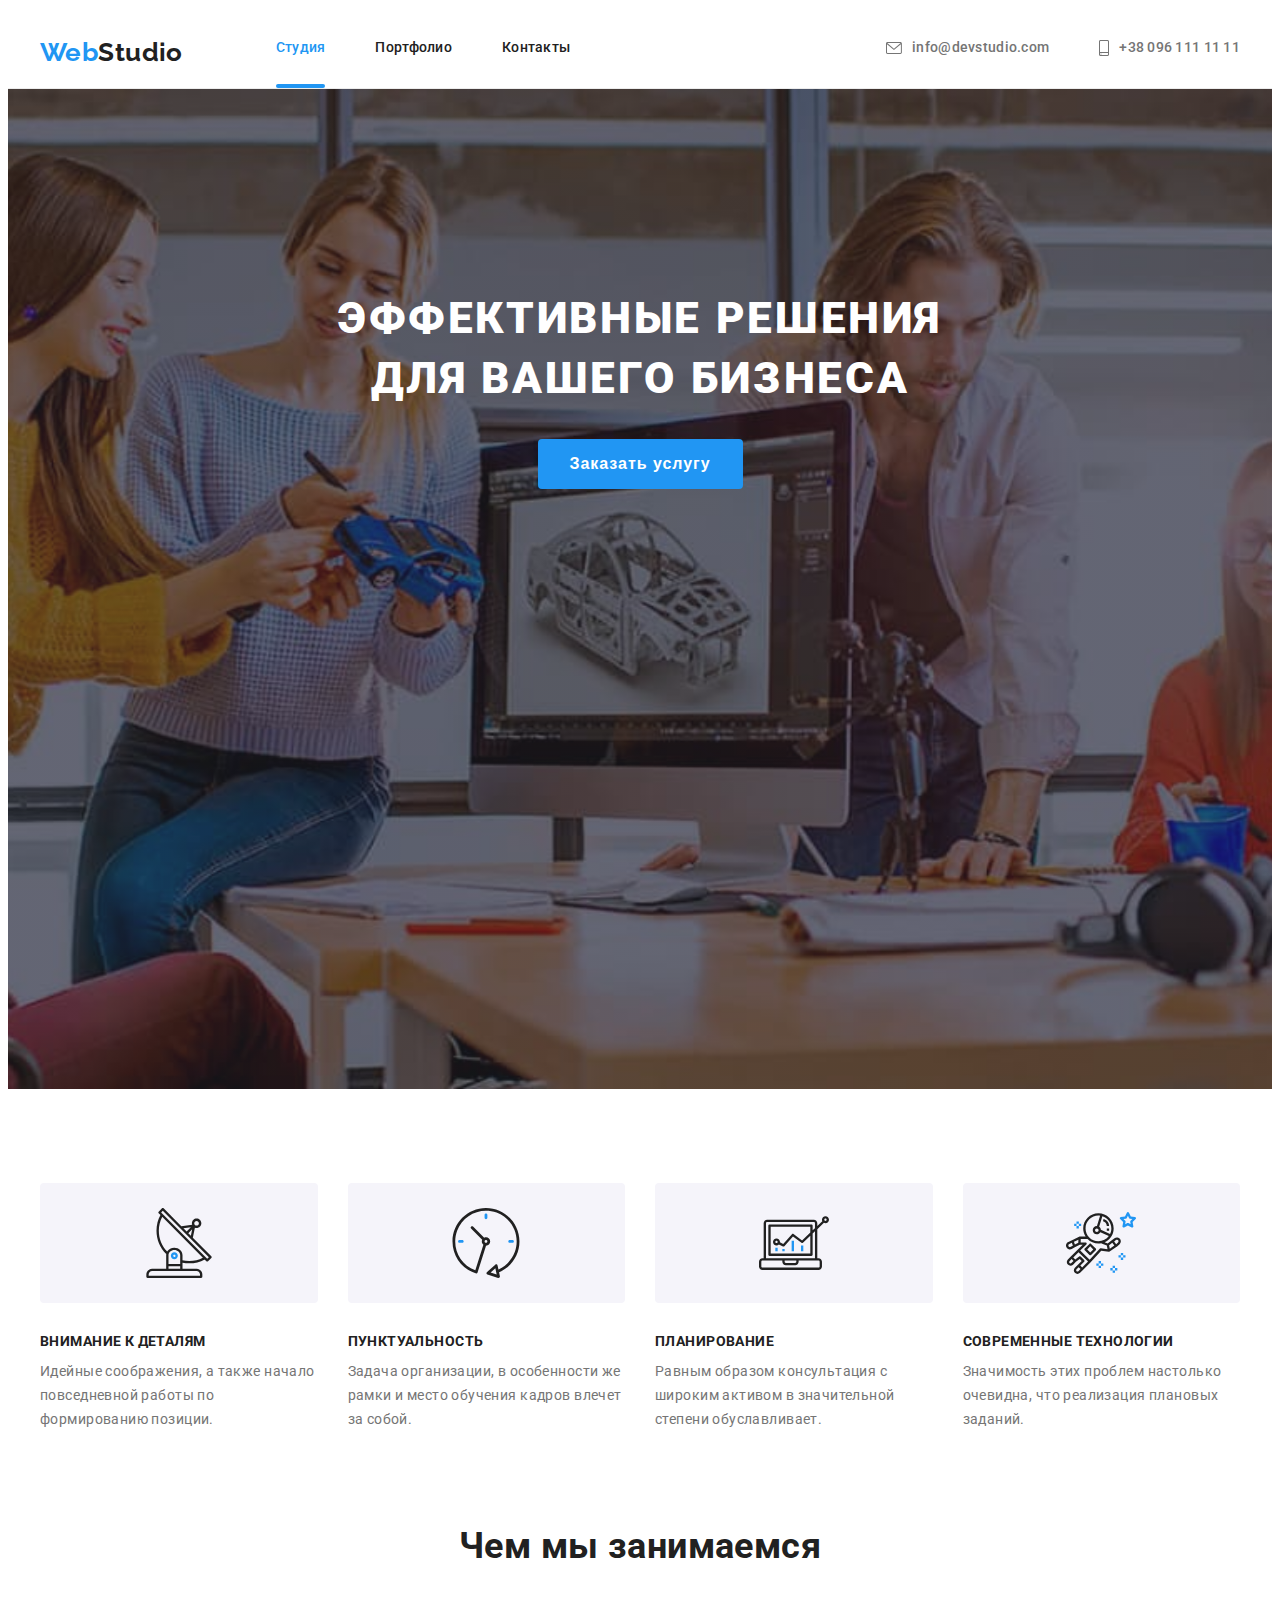
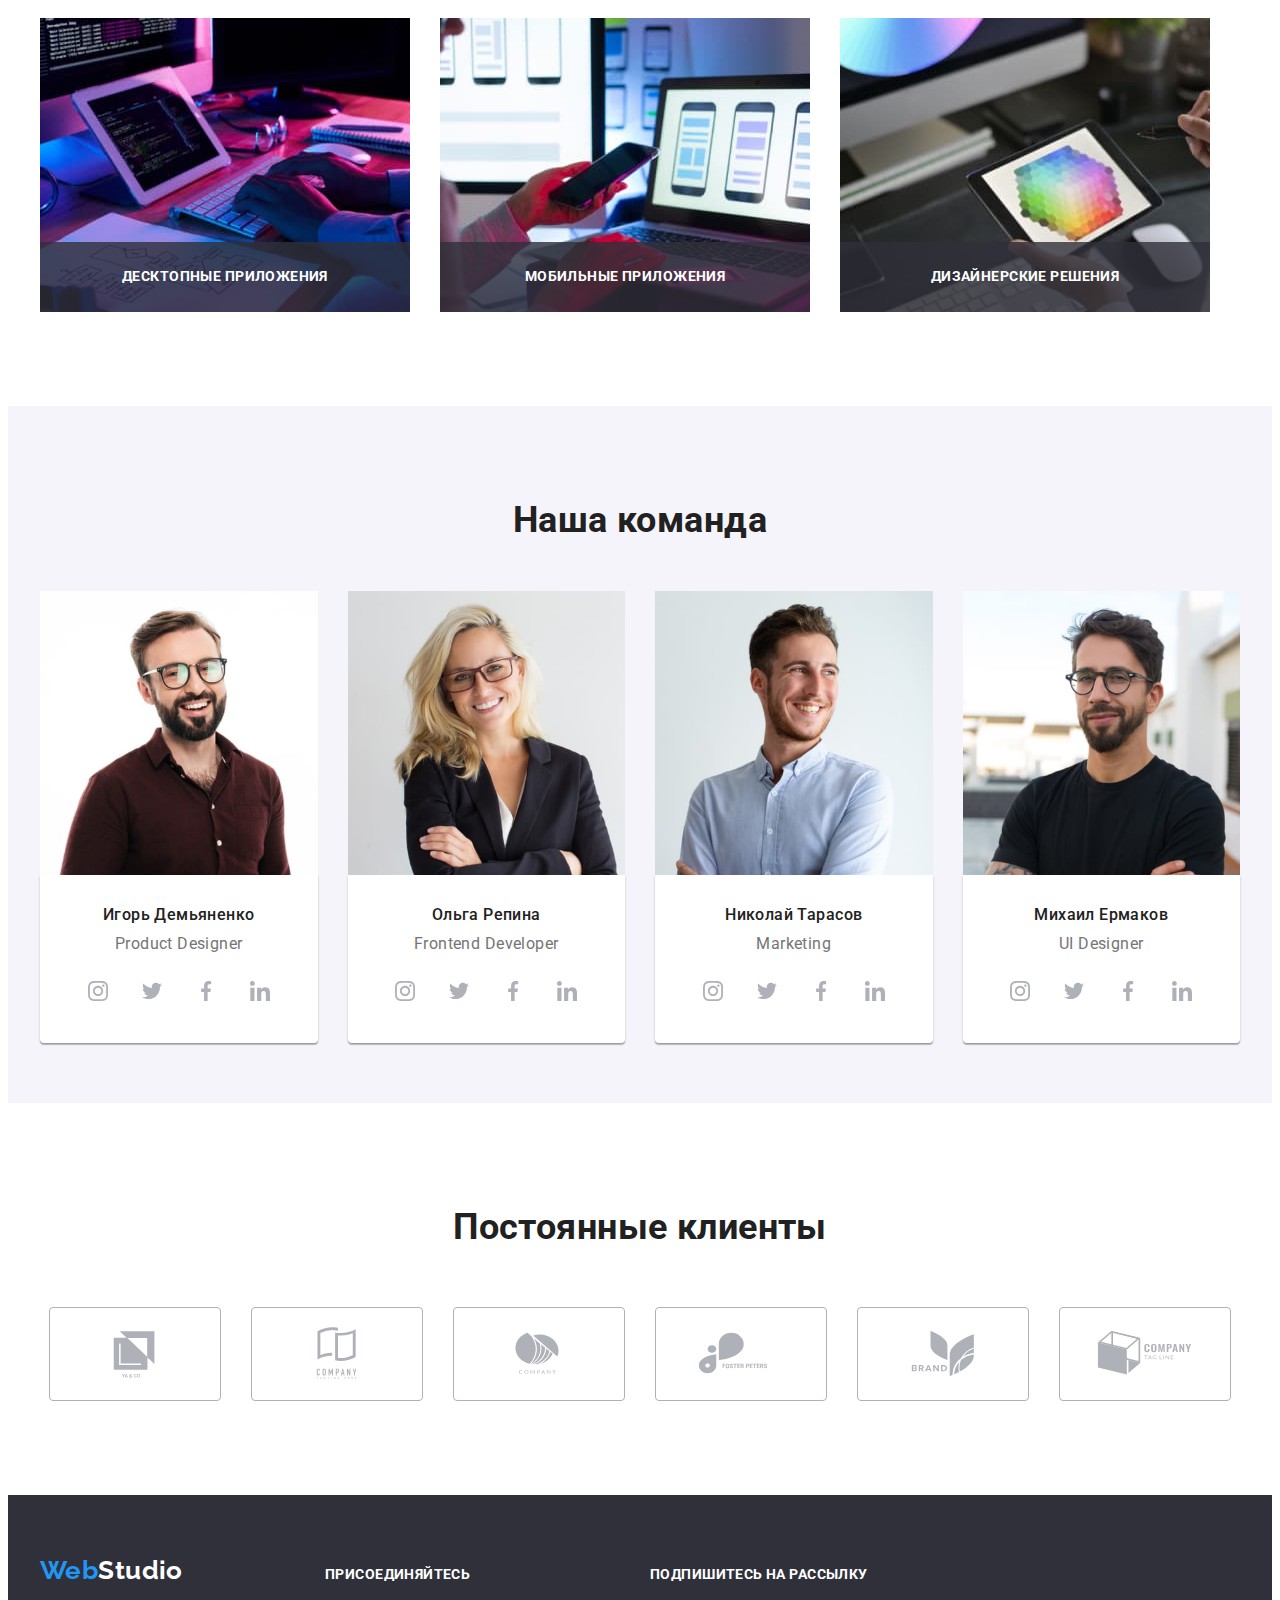
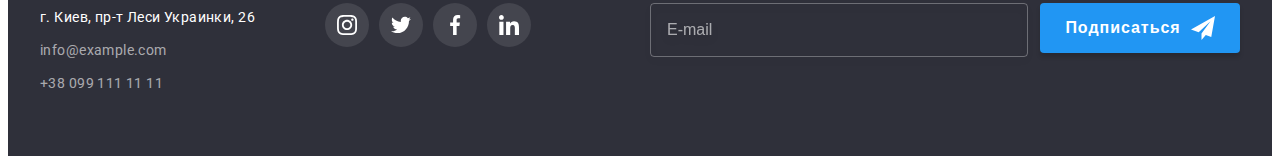
==== commit 165ce86b: "add final version" ====
--- a/index.html
+++ b/index.html
@@ -604,7 +604,7 @@
               required
               id="mail-name"
               placeholder="E-mail"
-              name="mail-name"
+              
             />
             <button class="mailing-button" type="submit">
               Подписаться
--- a/css/main.min.css
+++ b/css/main.min.css
@@ -1 +1 @@
-:root{--background-color: #ffffff;--accent-color: #2196f3;--dark-background: #2f303a;--tone-color: #f5f4fa;--text-color: #212121;--dark-text: #757575;--hover-button: #188ce8;--border-header-color: #ececec;--collection-color: #eeeeee;--soc-icon: #afb1b8}.visually-hidden{position:absolute;width:1px;height:1px;margin:-1px;border:0;padding:0;white-space:nowrap;clip-path:inset(100%);clip:rect(0 0 0 0);overflow:hidden}p,h1,h2,h3{margin:0}ul{margin:0;padding-left:0}.link{text-decoration:none}.list{list-style:none;padding:0;margin:0}img{display:block;max-width:100%;height:auto;width:100%}body{background-color:var(--backgroud-color);color:var(--text-color);font-family:"Roboto",Verdana,sans-serif;font-size:14px;letter-spacing:.03em}.container{width:100%;padding:0 15px;margin:0 auto}@media screen and (min-width: 480px){.container{max-width:480px}}@media screen and (min-width: 768px){.container{max-width:768px}}@media screen and (min-width: 1200px){.container{max-width:1200px}}.header{background-color:var(--background-color);border-bottom:1px solid var(--border-header-color);align-items:center}.header .container{display:flex;align-items:center}.nav{display:flex}.nav__logo{display:block;padding:16px 0 16px 0;color:var(--text-color);font-family:"Raleway",sans-serif;font-weight:700;font-size:24px;line-height:1.17;text-decoration:none}@media screen and (min-width: 768px){.nav__logo{margin-right:88px}}@media screen and (min-width: 1200px){.nav__logo{padding-top:24px;margin-right:93px;font-size:26px;line-height:1.19}}.web{color:var(--accent-color)}.menu{display:none;flex-wrap:wrap;gap:50px}.menu .current::after{content:"";position:absolute;display:block;width:100%;height:4px;left:0;bottom:0;background-color:var(--accent-color);border-radius:2px}@media screen and (min-width: 768px){.menu{display:flex}}@media screen and (min-width: 1200px){.menu{display:flex}}.menu__link{display:block;color:var(--text-color);font-weight:500;line-height:1.14;letter-spacing:.02em;padding-top:32px;padding-bottom:32px;transition:color 250ms cubic-bezier(0.4, 0, 0.2, 1);position:relative}.menu__link:hover,.menu__link:focus{color:var(--accent-color)}.contact{display:none;margin-left:auto}@media screen and (min-width: 768px){.contact{display:flex;flex-direction:column;gap:10px}}@media screen and (min-width: 1200px){.contact{display:flex;flex-direction:row;flex-wrap:wrap;gap:50px}}.contact__link{font-size:12px;font-weight:500;line-height:1.17;letter-spacing:.02em;padding-top:32px;padding-bottom:32px;margin-left:auto;color:var(--dark-text);transition:color 250ms cubic-bezier(0.4, 0, 0.2, 1)}.contact__link:hover,.contact__link:focus{color:var(--accent-color)}@media screen and (min-width: 1200px){.contact__link{display:flex;align-items:center;justify-content:center;font-size:14px;line-height:1.14}}.contact__mail{fill:currentColor;margin-right:8px;width:14px;height:10px}@media screen and (min-width: 1200px){.contact__mail{margin-right:10px;width:16px;height:12px}}.contact__tel{fill:currentColor;margin-right:8px;width:10px;height:14px}@media screen and (min-width: 1200px){.contact__tel{margin-right:10px;height:16px}}.open-btn{display:block;margin-left:auto;width:40px;height:40px;background-color:var(--background-color);border:none;fill:var(--text-color);align-items:center;transition:fill 250ms cubic-bezier(0.4, 0, 0.2, 1)}.open-btn:hover,.open-btn:focus{fill:var(--accent-color)}@media screen and (min-width: 768px){.open-btn{display:none}}@media screen and (min-width: 1200px){.open-btn{display:none}}.mob-menu{position:fixed;z-index:2;background-color:var(--background-color);top:0;left:0;width:100vw;height:100vh;padding:21px 83px 48px 40px;display:flex;flex-direction:column;height:100%;justify-content:space-between;overflow:auto}.close-btn{position:absolute;right:8px;top:8px;display:flex;align-items:center;justify-content:center;width:40px;height:40px;border:none;cursor:pointer;background-color:var(--background-color);margin-bottom:8px;transition:fill 250ms cubic-bezier(0.4, 0, 0.2, 1)}.close-btn:hover,.close-btn:focus{fill:var(--accent-color)}.mob-menu__link{color:var(--text-color);font-weight:500;font-size:40px;line-height:1.17;letter-spacing:.02em;transition:color 250ms cubic-bezier(0.4, 0, 0.2, 1)}.mob-menu__link:hover,.mob-menu__link:focus{color:var(--accent-color)}.mob-menu__item:not(:last-child){margin-bottom:32px}.mob-menu__tel{display:block;font-weight:500;font-size:34px;line-height:1.18;letter-spacing:.02em;color:var(--accent-color);margin-top:306px;margin-bottom:32px}.mob-menu__mail{display:block;font-weight:500;font-size:24px;line-height:1.17;letter-spacing:.02em;color:var(--dark-text);margin-bottom:64px}.mob-menu__soc{display:flex;flex-wrap:wrap}.mob-menu__soc-link{display:inline;font-weight:500;font-size:17px;line-height:1.22;letter-spacing:.02em;color:var(--accent-color);text-decoration:none;padding:10px 0}.mob-menu__soc-item:not(:first-child){margin-left:10px}.mob-menu__soc-item:not(:last-child):after{content:"";border-left:1px solid rgba(33,33,33,.2);margin-left:10px}.current{color:var(--accent-color)}.hero{background-color:var(--dark-background);text-align:center;padding:118px 0 118px 0;background-image:linear-gradient(rgba(47, 48, 58, 0.4), rgba(47, 48, 58, 0.4)),url(../images/background_mobile.jpg);background-position:center;background-repeat:no-repeat;background-size:cover;max-width:480px;height:400px;margin:auto}@media(min-device-pixel-ratio: 2),(min-resolution: 192dpi),(min-resolution: 2dppx){.hero{background-image:linear-gradient(rgba(47, 48, 58, 0.4), rgba(47, 48, 58, 0.4)),url(../images/mobile2x.jpg)}}@media screen and (min-width: 768px){.hero{max-width:768px;background-image:linear-gradient(rgba(47, 48, 58, 0.4), rgba(47, 48, 58, 0.4)),url(../images/background_tablet.jpg)}}@media screen and (min-width: 768px)and (min-device-pixel-ratio: 2),screen and (min-width: 768px)and (min-resolution: 192dpi),screen and (min-width: 768px)and (min-resolution: 2dppx){.hero{background-image:linear-gradient(rgba(47, 48, 58, 0.4), rgba(47, 48, 58, 0.4)),url(../images/tablet2x.jpg)}}@media screen and (min-width: 1200px){.hero{padding-top:200px;padding-bottom:200px;max-width:1600px;height:600px;background-image:linear-gradient(rgba(47, 48, 58, 0.4), rgba(47, 48, 58, 0.4)),url(../images/background.jpg)}}@media screen and (min-width: 1200px)and (min-device-pixel-ratio: 2),screen and (min-width: 1200px)and (min-resolution: 192dpi),screen and (min-width: 1200px)and (min-resolution: 2dppx){.hero{background-image:linear-gradient(rgba(47, 48, 58, 0.4), rgba(47, 48, 58, 0.4)),url(../images/desktop2x.jpg)}}.hero-title{color:var(--background-color);font-weight:900;font-size:26px;line-height:1.61;letter-spacing:.06em;text-transform:uppercase;max-width:360px;margin:0 auto}@media screen and (min-width: 1200px){.hero-title{font-size:44px;line-height:1.36;max-width:696px}}.hero-button{color:var(--background-color);background-color:var(--accent-color);cursor:pointer;font-weight:700;font-size:16px;line-height:1.87;display:inline-block;align-items:center;letter-spacing:.06em;border-radius:4px;padding:10px 32px;min-width:200px;border:none;margin-top:30px;transition:background-color 250ms cubic-bezier(0.4, 0, 0.2, 1)}.hero-button:hover,.hero-button:focus{background-color:var(--hover-button)}.features{padding-top:60px;padding-bottom:60px}@media screen and (min-width: 1200px){.features{padding-top:94px;padding-bottom:94px}}.container .features-list{display:flex;flex-wrap:wrap;gap:30px;width:100%}@media screen and (min-width: 768px){.features-item{width:calc((100% - 30px)/2)}}@media screen and (min-width: 1200px){.features-item{width:calc((100% - 90px)/4)}}.features-heading{display:flex;justify-content:center;align-items:center;font-size:14px;font-weight:700;line-height:1.14;text-transform:uppercase;margin-bottom:10px}@media screen and (min-width: 1200px){.features-heading{display:inline-block}}.features-paragraph{color:var(--dark-text);line-height:1.71}.about-icon-wrap{display:flex;width:100%;height:120px;justify-content:center;align-items:center;border-radius:4px;background-color:var(--tone-color);margin-bottom:30px}.employment{padding-bottom:94px;display:none}@media screen and (min-width: 1200px){.employment{display:block}}.employment-title{font-weight:700;font-size:36px;line-height:1.16;text-align:center;margin-bottom:50px}.employment-list{display:flex}.employment-list__item{position:relative}.employment-list__item+.employment-list__item{margin-left:30px}.employment-list__name{display:flex;justify-content:center;align-items:center;font-weight:700;font-size:14px;line-height:1.14;text-align:center;text-transform:uppercase;height:70px;width:100%;position:absolute;color:var(--background-color);background-color:rgba(47,48,58,.8);bottom:0}.team{background-color:var(--tone-color);padding-bottom:60px}.team-list{background-color:var(--tone-color);display:flex;flex-wrap:wrap;gap:30px}.team-item{width:100%}@media screen and (min-width: 768px){.team-item{width:calc((100% - 30px)/2)}}@media screen and (min-width: 1200px){.team-item{width:calc((100% - 90px)/4)}}.team-header{padding:60px 0 30px 0;font-weight:700;font-size:28px;line-height:1.18;text-align:center}@media screen and (min-width: 1200px){.team-header{padding:94px 0 50px 0;font-size:36px;line-height:1.16}}.team-name{font-weight:500;font-size:16px;line-height:1.19;text-align:center;margin-bottom:10px}.team-paragraph{color:var(--dark-text);font-size:16px;line-height:1.19;text-align:center;margin-bottom:16px}.team-container{background-color:var(--background-color);box-shadow:0px 1px 3px rgba(0,0,0,.12),0px 1px 1px rgba(0,0,0,.14),0px 2px 1px rgba(0,0,0,.2);border-radius:0px 0px 4px 4px;padding-top:30px;padding-bottom:24px}@media screen and (min-width: 1200px){.team-container{padding-bottom:30px}}.masters-soc-list{display:flex;justify-content:center}.masters-soc-list .masters-soc-item:not(:last-child){margin-right:10px}.masters-soc-item{width:44px;height:44px}.masters-soc-link{display:flex;align-items:center;justify-content:center;width:100%;height:100%;border-radius:50%;fill:var(--soc-icon);transition:background-color 250ms cubic-bezier(0.4, 0, 0.2, 1),fill 250ms cubic-bezier(0.4, 0, 0.2, 1)}.masters-soc-link:hover,.masters-soc-link:focus{background-color:var(--accent-color);fill:var(--background-color)}.clients{padding:60px 0}@media screen and (min-width: 1200px){.clients{padding:94px 0}}.clients .link{display:flex;width:210px;height:92px;justify-content:center;align-items:center;border:1px solid var(--soc-icon);border-radius:4px;color:var(--soc-icon);transition:color 250ms cubic-bezier(0.4, 0, 0.2, 1),border-color 250ms cubic-bezier(0.4, 0, 0.2, 1)}@media screen and (min-width: 1200px){.clients .link{width:170px}}.clients .link:hover,.clients .link:focus{border-color:var(--accent-color);color:var(--accent-color)}.clients-title{font-size:28px;line-height:1.18;text-align:center;margin-bottom:30px}@media screen and (min-width: 1200px){.clients-title{font-size:36px;line-height:1.67;margin-bottom:50px}}.clients-list{display:flex;flex-wrap:wrap;gap:30px;justify-content:center}.clients-icon{fill:currentColor}.portfolio{padding-top:60px}@media screen and (min-width: 1200px){.portfolio{padding-top:94px}}.button-item{background-color:var(--tone-color);cursor:pointer;border:none;font-weight:500;font-size:16px;line-height:1.62;text-align:center;letter-spacing:.03em;border-radius:4px;padding:6px 22px;display:inline-block;transition:color 250ms cubic-bezier(0.4, 0, 0.2, 1),background-color 250ms cubic-bezier(0.4, 0, 0.2, 1),box-shadow 250ms cubic-bezier(0.4, 0, 0.2, 1)}.button-item:hover,.button-item:focus{color:var(--background-color);background-color:var(--accent-color);box-shadow:0px 3px 1px rgba(0,0,0,.1),0px 1px 2px rgba(0,0,0,.08),0px 2px 2px rgba(0,0,0,.12)}.button-list{display:flex;flex-wrap:wrap;gap:8px;margin-bottom:40px}@media screen and (min-width: 768px){.button-list{margin-bottom:30px;justify-content:center}}@media screen and (min-width: 1200px){.button-list{margin:bottom 50%;justify-content:center}}.collection{display:flex;flex-wrap:wrap;margin-top:-30px;margin-left:-30px}.collection-item{flex-basis:calc(100% - 30px);margin-left:30px;margin-top:30px}@media screen and (min-width: 768px){.collection-item{flex-basis:calc(50% - 30px)}}@media screen and (min-width: 1200px){.collection-item{flex-basis:calc(33.3333333333% - 30px)}}.collection-description{padding:20px 20px;padding:20px 24px;border:1px solid #eee;border-top:none}@media screen and (min-width: 768px){.collection-description{height:146px}}.img-cover{position:relative;overflow:hidden}.project-description{width:402px;font-size:18px;line-height:1.55;color:var(--background-color)}@media screen and (min-width: 768px){.project-description{width:306px}}@media screen and (min-width: 1200px){.project-description{width:322px}}.description-cover{display:flex;justify-content:center;align-items:center;position:absolute;top:0;height:100%;width:100%;background-color:rgba(33,150,243,.9);transform:translateY(100%);transition:transform 250ms cubic-bezier(0.4, 0, 0.2, 1)}.portfolio-link:hover .description-cover,.portfolio-link:focus .description-cover{transform:translateY(0)}.collection-title{color:var(--text-color);font-size:18px;line-height:2;letter-spacing:.06em}.collection-text{margin-top:4px;font-size:16px;line-height:1.88;color:var(--dark-text)}.collection-image{display:block;width:100%}.collection{padding-bottom:94px}.portfolio-link{display:block;transition:box-shadow 250ms cubic-bezier(0.4, 0, 0.2, 1),1px 4px 6px rgba(0,0,0,.16) cubic-bezier(0.4, 0, 0.2, 1)}.portfolio-link:hover,.portfolio-link:focus{box-shadow:0px 1px 1px rgba(0,0,0,.12),0px 4px 4px rgba(0,0,0,.06),1px 4px 6px rgba(0,0,0,.16)}.footer{background-color:var(--dark-background);padding:60px 0;text-align:center;font-weight:400;font-size:14px;line-height:1.71}.address-container{margin-bottom:60px}.logo-footer{display:block;color:var(--accent-color);font-family:"Raleway",sans-serif;font-weight:700;font-size:24px;line-height:1.19;margin-bottom:20px}.footer-studio{color:var(--background-color)}.address-container-wrapper{margin-bottom:60px}.footer-contacts{display:block;font-style:normal;line-height:1.71;transition:color 250ms cubic-bezier(0.4, 0, 0.2, 1)}.footer-contacts:hover,.footer-contacts:focus{color:var(--accent-color)}.adress{color:var(--background-color)}.mail,.tel{color:rgba(255,255,255,.6)}.footer-list .link:not(:last-child){margin-bottom:9px}.footer-header{display:block;font-weight:700;font-size:14px;line-height:1.14;letter-spacing:.03em;text-transform:uppercase;color:var(--background-color);margin-bottom:20px}.footer-soc-list{display:flex;justify-content:center}.footer-soc-list .footer-soc-item:not(:last-child){margin-right:10px}.footer-soc-item{width:44px;height:44px}.footer-soc-link{display:flex;align-items:center;justify-content:center;width:100%;height:100%;border-radius:50%;fill:var(--background-color);background-color:rgba(255,255,255,.1);transition:background-color 250ms cubic-bezier(0.4, 0, 0.2, 1)}.footer-soc-link:hover,.footer-soc-link:focus{background-color:var(--accent-color)}.footer-soc-container{margin-right:auto}.mailing-header{font-weight:700;font-size:14px;line-height:1.14;letter-spacing:.03em;text-transform:uppercase;color:var(--background-color);margin-bottom:20px}.mailing-input{min-width:100%;height:50px;border:1px solid rgba(255,255,255,.3);filter:drop-shadow(0px 4px 4px rgba(0, 0, 0, 0.15));border-radius:4px;background-color:rgba(0,0,0,0);outline:rgba(0,0,0,0);color:var(--background-color);padding-left:16px;margin-bottom:20px}.mailing-input::placeholder{font-weight:400;font-size:16px;line-height:1.25;color:rgba(255,255,255,.6)}.mailing-button{margin:0 auto;width:200px;height:50px;font-weight:700;font-size:16px;line-height:1.87;letter-spacing:.06em;box-shadow:0px 4px 4px rgba(0,0,0,.15);border-radius:4px;background-color:var(--accent-color);border:none;color:var(--background-color);fill:var(--background-color);display:flex;align-items:center;justify-content:center;cursor:pointer}.mailing-icon{margin-left:10px}@media screen and (min-width: 768px){.mailing-input{min-width:450px}.address-container-wrapper{justify-content:space-around}}.backdrop{position:fixed;top:0;left:0;width:100%;height:100%;background-color:rgba(0,0,0,.2);transition:opacity 350ms cubic-bezier(0.4, 0, 0.2, 1),visibility 350ms cubic-bezier(0.4, 0, 0.2, 1)}.modal{position:absolute;top:50%;left:50%;width:320px;height:609px;transform:translate(-50%, -50%) scale(1);background-color:var(--background-color);box-shadow:0px 1px 3px rgba(0,0,0,.12),0px 1px 1px rgba(0,0,0,.14),0px 2px 1px rgba(0,0,0,.2);border-radius:4px;transition:transform 250ms cubic-bezier(0.4, 0, 0.2, 1);padding:40px}@media screen and (min-width: 480px){.modal{width:450px;height:609px}}@media screen and (min-width: 1200px){.modal{width:528px;height:581px}}.backdrop.is-hidden .modal{transform:translate(-50%, -50%) scale(0)}.modal-close-button{position:absolute;right:8px;top:8px;display:flex;align-items:center;justify-content:center;width:30px;height:30px;border-radius:50%;border:1px solid rgba(0,0,0,.1);cursor:pointer;background-color:var(--background-color)}.close-icon{transition:fill 250ms cubic-bezier(0.4, 0, 0.2, 1)}.close-icon:hover,.close-icon:focus{fill:var(--accent-color)}.is-hidden{opacity:0;visibility:hidden;pointer-events:none}.modal-title{font-weight:700;font-size:20px;line-height:1.5;text-align:center;margin-bottom:12px}@media screen and (min-width: 1200px){.modal-title{line-height:1.15}}.modal-field{margin-bottom:10px}.modal-input{border:1px solid rgba(33,33,33,.2);border-radius:4px;width:100%;height:40px;background-color:rgba(0,0,0,0);padding-left:42px;outline:rgba(0,0,0,0);transition:border-color 250ms cubic-bezier(0.4, 0, 0.2, 1)}.modal-input:focus{border-color:var(--accent-color)}.input-icon{transition:fill 250ms cubic-bezier(0.4, 0, 0.2, 1)}.modal-input:focus+.input-icon{fill:var(--accent-color)}.modal-text{width:100%;height:120px;border:1px solid rgba(33,33,33,.2);border-radius:4px;padding:12px 16px;resize:none;outline:rgba(0,0,0,0);transition:border-color 250ms cubic-bezier(0.4, 0, 0.2, 1)}.modal-text:focus{border-color:var(--accent-color)}.modal-text::placeholder{font-size:12px;line-height:.86;letter-spacing:.01em;color:rgba(117,117,117,.5)}.modal-label{display:block;font-weight:400;font-size:12px;line-height:1.17;letter-spacing:.01em;color:var(--dark-text);margin-bottom:4px}.input-wrap{position:relative}.input-icon{position:absolute;left:12px;top:50%;transform:translateY(-50%)}.check-text{font-weight:400;font-size:7px;line-height:1.17;color:var(--dark-text);display:flex;align-items:center}@media screen and (min-width: 480px){.check-text{font-size:12px}}@media screen and (min-width: 1200px){.check-text{font-size:14px;line-height:1.71}}.check-text a{color:var(--accent-color)}.check-text span{width:16px;height:15px;border:1pt solid var(--text-color);border-radius:2px;margin-right:8px;display:flex;align-items:center;justify-content:center}.input-check:checked+.check-text span{background-color:var(--accent-color);border:none}.check-icon{fill:rgba(0,0,0,0)}.input-check:checked+.check-text .check-icon{fill:var(--background-color)}.modal-btn{display:block;color:var(--background-color);background-color:var(--accent-color);cursor:pointer;font-weight:700;font-size:16px;line-height:1.87;box-shadow:0px 4px 4px rgba(0,0,0,.15);align-items:center;letter-spacing:.06em;border-radius:4px;padding:10px 55px;min-width:200px;margin:0 auto;border:1px solid;transition:background-color 250ms cubic-bezier(0.4, 0, 0.2, 1)}.modal-btn:hover,.modal-btn:focus{background-color:var(--hover-button)}.modal-agreement{display:flex;justify-content:center;align-items:center;margin-top:20px;margin-bottom:30px}/*# sourceMappingURL=main.min.css.map */+:root{--background-color: #ffffff;--accent-color: #2196f3;--dark-background: #2f303a;--tone-color: #f5f4fa;--text-color: #212121;--dark-text: #757575;--hover-button: #188ce8;--border-header-color: #ececec;--collection-color: #eeeeee;--soc-icon: #afb1b8}.visually-hidden{position:absolute;width:1px;height:1px;margin:-1px;border:0;padding:0;white-space:nowrap;clip-path:inset(100%);clip:rect(0 0 0 0);overflow:hidden}p,h1,h2,h3{margin:0}ul{margin:0;padding-left:0}.link{text-decoration:none}.list{list-style:none;padding:0;margin:0}img{display:block;max-width:100%;height:auto;width:100%}body{background-color:var(--backgroud-color);color:var(--text-color);font-family:"Roboto",Verdana,sans-serif;font-size:14px;letter-spacing:.03em}.container{width:100%;padding:0 15px;margin:0 auto}@media screen and (min-width: 480px){.container{max-width:480px}}@media screen and (min-width: 768px){.container{max-width:768px}}@media screen and (min-width: 1200px){.container{max-width:1200px}}.header{background-color:var(--background-color);border-bottom:1px solid var(--border-header-color);align-items:center}.header .container{display:flex;align-items:center}.nav{display:flex}.nav__logo{display:block;padding:16px 0 16px 0;color:var(--text-color);font-family:"Raleway",sans-serif;font-weight:700;font-size:24px;line-height:1.17;text-decoration:none}@media screen and (min-width: 768px){.nav__logo{margin-right:88px}}@media screen and (min-width: 1200px){.nav__logo{padding-top:24px;margin-right:93px;font-size:26px;line-height:1.19}}.web{color:var(--accent-color)}.menu{display:none;flex-wrap:wrap;gap:50px}.menu .current::after{content:"";position:absolute;display:block;width:100%;height:4px;left:0;bottom:0;background-color:var(--accent-color);border-radius:2px}@media screen and (min-width: 768px){.menu{display:flex}}@media screen and (min-width: 1200px){.menu{display:flex}}.menu__link{display:block;color:var(--text-color);font-weight:500;line-height:1.14;letter-spacing:.02em;padding-top:32px;padding-bottom:32px;transition:color 250ms cubic-bezier(0.4, 0, 0.2, 1);position:relative}.menu__link:hover,.menu__link:focus{color:var(--accent-color)}.contact{display:none;margin-left:auto}@media screen and (min-width: 768px){.contact{display:flex;flex-direction:column;gap:10px}}@media screen and (min-width: 1200px){.contact{display:flex;flex-direction:row;flex-wrap:wrap;gap:50px}}.contact__link{font-size:12px;font-weight:500;line-height:1.17;letter-spacing:.02em;padding-top:32px;padding-bottom:32px;margin-left:auto;color:var(--dark-text);transition:color 250ms cubic-bezier(0.4, 0, 0.2, 1)}.contact__link:hover,.contact__link:focus{color:var(--accent-color)}@media screen and (min-width: 1200px){.contact__link{display:flex;align-items:center;justify-content:center;font-size:14px;line-height:1.14}}.contact__mail{fill:currentColor;margin-right:8px;width:14px;height:10px}@media screen and (min-width: 1200px){.contact__mail{margin-right:10px;width:16px;height:12px}}.contact__tel{fill:currentColor;margin-right:8px;width:10px;height:14px}@media screen and (min-width: 1200px){.contact__tel{margin-right:10px;height:16px}}.open-btn{display:block;margin-left:auto;width:40px;height:40px;background-color:var(--background-color);border:none;fill:var(--text-color);align-items:center;transition:fill 250ms cubic-bezier(0.4, 0, 0.2, 1)}.open-btn:hover,.open-btn:focus{fill:var(--accent-color)}@media screen and (min-width: 768px){.open-btn{display:none}}@media screen and (min-width: 1200px){.open-btn{display:none}}.mob-menu{position:fixed;z-index:2;background-color:var(--background-color);top:0;left:0;width:100vw;height:100vh;padding:21px 83px 48px 40px;display:flex;flex-direction:column;height:100%;justify-content:space-between;overflow:auto}.close-btn{position:absolute;right:8px;top:8px;display:flex;align-items:center;justify-content:center;width:40px;height:40px;border:none;cursor:pointer;background-color:var(--background-color);margin-bottom:8px;transition:fill 250ms cubic-bezier(0.4, 0, 0.2, 1)}.close-btn:hover,.close-btn:focus{fill:var(--accent-color)}.mob-menu__link{color:var(--text-color);font-weight:500;font-size:40px;line-height:1.17;letter-spacing:.02em;transition:color 250ms cubic-bezier(0.4, 0, 0.2, 1)}.mob-menu__link:hover,.mob-menu__link:focus{color:var(--accent-color)}.mob-menu__item:not(:last-child){margin-bottom:32px}.mob-menu__tel{display:block;font-weight:500;font-size:34px;line-height:1.18;letter-spacing:.02em;color:var(--accent-color);margin-top:306px;margin-bottom:32px}.mob-menu__mail{display:block;font-weight:500;font-size:24px;line-height:1.17;letter-spacing:.02em;color:var(--dark-text);margin-bottom:64px}.mob-menu__soc{display:flex;flex-wrap:wrap}.mob-menu__soc-link{display:inline;font-weight:500;font-size:17px;line-height:1.22;letter-spacing:.02em;color:var(--accent-color);text-decoration:none;padding:10px 0}.mob-menu__soc-item:not(:first-child){margin-left:10px}.mob-menu__soc-item:not(:last-child):after{content:"";border-left:1px solid rgba(33,33,33,.2);margin-left:10px}.current{color:var(--accent-color)}.hero{background-color:var(--dark-background);text-align:center;padding:118px 0 118px 0;background-image:linear-gradient(rgba(47, 48, 58, 0.4), rgba(47, 48, 58, 0.4)),url(../images/background_mobile.jpg);background-position:center;background-repeat:no-repeat;background-size:cover;max-width:480px;height:400px;margin:auto}@media(min-device-pixel-ratio: 2),(min-resolution: 192dpi),(min-resolution: 2dppx){.hero{background-image:linear-gradient(rgba(47, 48, 58, 0.4), rgba(47, 48, 58, 0.4)),url(../images/mobile2x.jpg)}}@media screen and (min-width: 768px){.hero{max-width:768px;background-image:linear-gradient(rgba(47, 48, 58, 0.4), rgba(47, 48, 58, 0.4)),url(../images/background_tablet.jpg)}}@media screen and (min-width: 768px)and (min-device-pixel-ratio: 2),screen and (min-width: 768px)and (min-resolution: 192dpi),screen and (min-width: 768px)and (min-resolution: 2dppx){.hero{background-image:linear-gradient(rgba(47, 48, 58, 0.4), rgba(47, 48, 58, 0.4)),url(../images/tablet2x.jpg)}}@media screen and (min-width: 1200px){.hero{padding-top:200px;padding-bottom:200px;max-width:1600px;height:600px;background-image:linear-gradient(rgba(47, 48, 58, 0.4), rgba(47, 48, 58, 0.4)),url(../images/background.jpg)}}@media screen and (min-width: 1200px)and (min-device-pixel-ratio: 2),screen and (min-width: 1200px)and (min-resolution: 192dpi),screen and (min-width: 1200px)and (min-resolution: 2dppx){.hero{background-image:linear-gradient(rgba(47, 48, 58, 0.4), rgba(47, 48, 58, 0.4)),url(../images/desktop2x.jpg)}}.hero-title{color:var(--background-color);font-weight:900;font-size:26px;line-height:1.61;letter-spacing:.06em;text-transform:uppercase;max-width:360px;margin:0 auto}@media screen and (min-width: 1200px){.hero-title{font-size:44px;line-height:1.36;max-width:696px}}.hero-button{color:var(--background-color);background-color:var(--accent-color);cursor:pointer;font-weight:700;font-size:16px;line-height:1.87;display:inline-block;align-items:center;letter-spacing:.06em;border-radius:4px;padding:10px 32px;min-width:200px;border:none;margin-top:30px;transition:background-color 250ms cubic-bezier(0.4, 0, 0.2, 1)}.hero-button:hover,.hero-button:focus{background-color:var(--hover-button)}.features{padding-top:60px;padding-bottom:60px}@media screen and (min-width: 1200px){.features{padding-top:94px;padding-bottom:94px}}.container .features-list{display:flex;flex-wrap:wrap;gap:30px;width:100%}@media screen and (min-width: 768px){.features-item{width:calc((100% - 30px)/2)}}@media screen and (min-width: 1200px){.features-item{width:calc((100% - 90px)/4)}}.features-heading{display:flex;justify-content:center;align-items:center;font-size:14px;font-weight:700;line-height:1.14;text-transform:uppercase;margin-bottom:10px}@media screen and (min-width: 1200px){.features-heading{display:inline-block}}.features-paragraph{color:var(--dark-text);line-height:1.71}.about-icon-wrap{display:flex;width:100%;height:120px;justify-content:center;align-items:center;border-radius:4px;background-color:var(--tone-color);margin-bottom:30px}.employment{padding-bottom:94px;display:none}@media screen and (min-width: 1200px){.employment{display:block}}.employment-title{font-weight:700;font-size:36px;line-height:1.16;text-align:center;margin-bottom:50px}.employment-list{display:flex}.employment-list__item{position:relative}.employment-list__item+.employment-list__item{margin-left:30px}.employment-list__name{display:flex;justify-content:center;align-items:center;font-weight:700;font-size:14px;line-height:1.14;text-align:center;text-transform:uppercase;height:70px;width:100%;position:absolute;color:var(--background-color);background-color:rgba(47,48,58,.8);bottom:0}.team{background-color:var(--tone-color);padding-bottom:60px}.team-list{background-color:var(--tone-color);display:flex;flex-wrap:wrap;gap:30px}.team-item{width:100%}@media screen and (min-width: 768px){.team-item{width:calc((100% - 30px)/2)}}@media screen and (min-width: 1200px){.team-item{width:calc((100% - 90px)/4)}}.team-header{padding:60px 0 30px 0;font-weight:700;font-size:28px;line-height:1.18;text-align:center}@media screen and (min-width: 1200px){.team-header{padding:94px 0 50px 0;font-size:36px;line-height:1.16}}.team-name{font-weight:500;font-size:16px;line-height:1.19;text-align:center;margin-bottom:10px}.team-paragraph{color:var(--dark-text);font-size:16px;line-height:1.19;text-align:center;margin-bottom:16px}.team-container{background-color:var(--background-color);box-shadow:0px 1px 3px rgba(0,0,0,.12),0px 1px 1px rgba(0,0,0,.14),0px 2px 1px rgba(0,0,0,.2);border-radius:0px 0px 4px 4px;padding-top:30px;padding-bottom:24px}@media screen and (min-width: 1200px){.team-container{padding-bottom:30px}}.masters-soc-list{display:flex;justify-content:center}.masters-soc-list .masters-soc-item:not(:last-child){margin-right:10px}.masters-soc-item{width:44px;height:44px}.masters-soc-link{display:flex;align-items:center;justify-content:center;width:100%;height:100%;border-radius:50%;fill:var(--soc-icon);transition:background-color 250ms cubic-bezier(0.4, 0, 0.2, 1),fill 250ms cubic-bezier(0.4, 0, 0.2, 1)}.masters-soc-link:hover,.masters-soc-link:focus{background-color:var(--accent-color);fill:var(--background-color)}.clients{padding:60px 0}@media screen and (min-width: 1200px){.clients{padding:94px 0}}.clients .link{display:flex;width:210px;height:92px;justify-content:center;align-items:center;border:1px solid var(--soc-icon);border-radius:4px;color:var(--soc-icon);transition:color 250ms cubic-bezier(0.4, 0, 0.2, 1),border-color 250ms cubic-bezier(0.4, 0, 0.2, 1)}@media screen and (min-width: 1200px){.clients .link{width:170px}}.clients .link:hover,.clients .link:focus{border-color:var(--accent-color);color:var(--accent-color)}.clients-title{font-size:28px;line-height:1.18;text-align:center;margin-bottom:30px}@media screen and (min-width: 1200px){.clients-title{font-size:36px;line-height:1.67;margin-bottom:50px}}.clients-list{display:flex;flex-wrap:wrap;gap:30px;justify-content:center}.clients-icon{fill:currentColor}.portfolio{padding-top:60px}@media screen and (min-width: 1200px){.portfolio{padding-top:94px}}.button-item{background-color:var(--tone-color);cursor:pointer;border:none;font-weight:500;font-size:16px;line-height:1.62;text-align:center;letter-spacing:.03em;border-radius:4px;padding:6px 22px;display:inline-block;transition:color 250ms cubic-bezier(0.4, 0, 0.2, 1),background-color 250ms cubic-bezier(0.4, 0, 0.2, 1),box-shadow 250ms cubic-bezier(0.4, 0, 0.2, 1)}.button-item:hover,.button-item:focus{color:var(--background-color);background-color:var(--accent-color);box-shadow:0px 3px 1px rgba(0,0,0,.1),0px 1px 2px rgba(0,0,0,.08),0px 2px 2px rgba(0,0,0,.12)}.button-list{display:flex;flex-wrap:wrap;gap:8px;margin-bottom:40px}@media screen and (min-width: 768px){.button-list{margin-bottom:30px;justify-content:center}}@media screen and (min-width: 1200px){.button-list{margin:bottom 50%;justify-content:center}}.collection{display:flex;flex-wrap:wrap;margin-top:-30px;margin-left:-30px}.collection-item{flex-basis:calc(100% - 30px);margin-left:30px;margin-top:30px}@media screen and (min-width: 768px){.collection-item{flex-basis:calc(50% - 30px)}}@media screen and (min-width: 1200px){.collection-item{flex-basis:calc(33.3333333333% - 30px)}}.collection-description{padding:20px 20px;padding:20px 24px;border:1px solid #eee;border-top:none}@media screen and (min-width: 768px){.collection-description{height:146px}}.img-cover{position:relative;overflow:hidden}.project-description{width:402px;font-size:18px;line-height:1.55;color:var(--background-color)}@media screen and (min-width: 768px){.project-description{width:306px}}@media screen and (min-width: 1200px){.project-description{width:322px}}.description-cover{display:flex;justify-content:center;align-items:center;position:absolute;top:0;height:100%;width:100%;background-color:rgba(33,150,243,.9);transform:translateY(100%);transition:transform 250ms cubic-bezier(0.4, 0, 0.2, 1)}.portfolio-link:hover .description-cover,.portfolio-link:focus .description-cover{transform:translateY(0)}.collection-title{color:var(--text-color);font-size:18px;line-height:2;letter-spacing:.06em}.collection-text{margin-top:4px;font-size:16px;line-height:1.88;color:var(--dark-text)}.collection-image{display:block;width:100%}.collection{padding-bottom:94px}.portfolio-link{display:block;transition:box-shadow 250ms cubic-bezier(0.4, 0, 0.2, 1),1px 4px 6px rgba(0,0,0,.16) cubic-bezier(0.4, 0, 0.2, 1)}.portfolio-link:hover,.portfolio-link:focus{box-shadow:0px 1px 1px rgba(0,0,0,.12),0px 4px 4px rgba(0,0,0,.06),1px 4px 6px rgba(0,0,0,.16)}.footer{background-color:var(--dark-background);padding:60px 0;text-align:center;font-weight:400;font-size:14px;line-height:1.71}.address-container{margin-bottom:60px}.logo-footer{display:block;color:var(--accent-color);font-family:"Raleway",sans-serif;font-weight:700;font-size:24px;line-height:1.19;margin-bottom:20px}.footer-studio{color:var(--background-color)}.address-container-wrapper{margin-bottom:60px}.footer-contacts{font-style:normal;line-height:1.71;transition:color 250ms cubic-bezier(0.4, 0, 0.2, 1)}.footer-contacts:hover,.footer-contacts:focus{color:var(--accent-color)}.adress{color:var(--background-color)}.mail,.tel{color:rgba(255,255,255,.6)}.footer-list .link:not(:last-child){margin-bottom:9px}.footer-header{display:block;font-weight:700;font-size:14px;line-height:1.14;letter-spacing:.03em;text-transform:uppercase;color:var(--background-color);margin-bottom:20px}.footer-soc-list{display:flex;justify-content:center}.footer-soc-list .footer-soc-item:not(:last-child){margin-right:10px}.footer-soc-link{display:flex;align-items:center;justify-content:center;width:44px;height:44px;border-radius:50%;fill:var(--background-color);background-color:rgba(255,255,255,.1);transition:background-color 250ms cubic-bezier(0.4, 0, 0.2, 1)}.footer-soc-link:hover,.footer-soc-link:focus{background-color:var(--accent-color)}.mailing-header{display:block;font-weight:700;font-size:14px;line-height:1.14;letter-spacing:.03em;text-transform:uppercase;color:var(--background-color);margin-bottom:20px}.mailing-input{width:100%;height:50px;border:1px solid rgba(255,255,255,.3);filter:drop-shadow(0px 4px 4px rgba(0, 0, 0, 0.15));border-radius:4px;background-color:rgba(0,0,0,0);outline:rgba(0,0,0,0);color:var(--background-color);padding-left:16px;margin-bottom:20px}.mailing-input::placeholder{font-weight:400;font-size:16px;line-height:1.25;color:rgba(255,255,255,.6)}.mailing-button{margin:0 auto;width:200px;height:50px;font-weight:700;font-size:16px;line-height:1.87;letter-spacing:.06em;box-shadow:0px 4px 4px rgba(0,0,0,.15);border-radius:4px;background-color:var(--accent-color);border:none;color:var(--background-color);fill:var(--background-color);display:flex;align-items:center;justify-content:center;cursor:pointer}.mailing-icon{margin-left:10px}@media screen and (min-width: 768px){.mailing-input{width:450px}.address-container-wrapper{display:flex;justify-content:space-around;margin-bottom:0}}@media screen and (min-width: 1200px){.footer{text-align:left}.footer .container{display:flex;align-items:baseline}.logo-footer{font-size:26px}.address-container-wrapper{margin-right:auto;margin-bottom:0;align-items:baseline}.address-container{margin-right:70px;margin-bottom:0}.footer-soc-container{margin-right:auto;margin-bottom:0}.mailing-form{display:flex}.mailing-input{margin-right:12px;width:358px;margin-bottom:0}.mailing-button{margin:0}}.backdrop{position:fixed;top:0;left:0;width:100%;height:100%;background-color:rgba(0,0,0,.2);transition:opacity 350ms cubic-bezier(0.4, 0, 0.2, 1),visibility 350ms cubic-bezier(0.4, 0, 0.2, 1)}.modal{position:absolute;top:50%;left:50%;width:320px;height:609px;transform:translate(-50%, -50%) scale(1);background-color:var(--background-color);box-shadow:0px 1px 3px rgba(0,0,0,.12),0px 1px 1px rgba(0,0,0,.14),0px 2px 1px rgba(0,0,0,.2);border-radius:4px;transition:transform 250ms cubic-bezier(0.4, 0, 0.2, 1);padding:40px}@media screen and (min-width: 480px){.modal{width:450px;height:609px}}@media screen and (min-width: 1200px){.modal{width:528px;height:581px}}.backdrop.is-hidden .modal{transform:translate(-50%, -50%) scale(0)}.modal-close-button{position:absolute;right:8px;top:8px;display:flex;align-items:center;justify-content:center;width:30px;height:30px;border-radius:50%;border:1px solid rgba(0,0,0,.1);cursor:pointer;background-color:var(--background-color)}.close-icon{transition:fill 250ms cubic-bezier(0.4, 0, 0.2, 1)}.close-icon:hover,.close-icon:focus{fill:var(--accent-color)}.is-hidden{opacity:0;visibility:hidden;pointer-events:none}.modal-title{font-weight:700;font-size:20px;line-height:1.5;text-align:center;margin-bottom:12px}@media screen and (min-width: 1200px){.modal-title{line-height:1.15}}.modal-field{margin-bottom:10px}.modal-input{border:1px solid rgba(33,33,33,.2);border-radius:4px;width:100%;height:40px;background-color:rgba(0,0,0,0);padding-left:42px;outline:rgba(0,0,0,0);transition:border-color 250ms cubic-bezier(0.4, 0, 0.2, 1)}.modal-input:focus{border-color:var(--accent-color)}.input-icon{transition:fill 250ms cubic-bezier(0.4, 0, 0.2, 1)}.modal-input:focus+.input-icon{fill:var(--accent-color)}.modal-text{width:100%;height:120px;border:1px solid rgba(33,33,33,.2);border-radius:4px;padding:12px 16px;resize:none;outline:rgba(0,0,0,0);transition:border-color 250ms cubic-bezier(0.4, 0, 0.2, 1)}.modal-text:focus{border-color:var(--accent-color)}.modal-text::placeholder{font-size:12px;line-height:.86;letter-spacing:.01em;color:rgba(117,117,117,.5)}.modal-label{display:block;font-weight:400;font-size:12px;line-height:1.17;letter-spacing:.01em;color:var(--dark-text);margin-bottom:4px}.input-wrap{position:relative}.input-icon{position:absolute;left:12px;top:50%;transform:translateY(-50%)}.check-text{font-weight:400;font-size:7px;line-height:1.17;color:var(--dark-text);display:flex;align-items:center}@media screen and (min-width: 480px){.check-text{font-size:12px}}@media screen and (min-width: 1200px){.check-text{font-size:14px;line-height:1.71}}.check-text a{color:var(--accent-color)}.check-text span{width:16px;height:15px;border:1pt solid var(--text-color);border-radius:2px;margin-right:8px;display:flex;align-items:center;justify-content:center}.input-check:checked+.check-text span{background-color:var(--accent-color);border:none}.check-icon{fill:rgba(0,0,0,0)}.input-check:checked+.check-text .check-icon{fill:var(--background-color)}.modal-btn{display:block;color:var(--background-color);background-color:var(--accent-color);cursor:pointer;font-weight:700;font-size:16px;line-height:1.87;box-shadow:0px 4px 4px rgba(0,0,0,.15);align-items:center;letter-spacing:.06em;border-radius:4px;padding:10px 55px;min-width:200px;margin:0 auto;border:1px solid;transition:background-color 250ms cubic-bezier(0.4, 0, 0.2, 1)}.modal-btn:hover,.modal-btn:focus{background-color:var(--hover-button)}.modal-agreement{display:flex;justify-content:center;align-items:center;margin-top:20px;margin-bottom:30px}/*# sourceMappingURL=main.min.css.map */